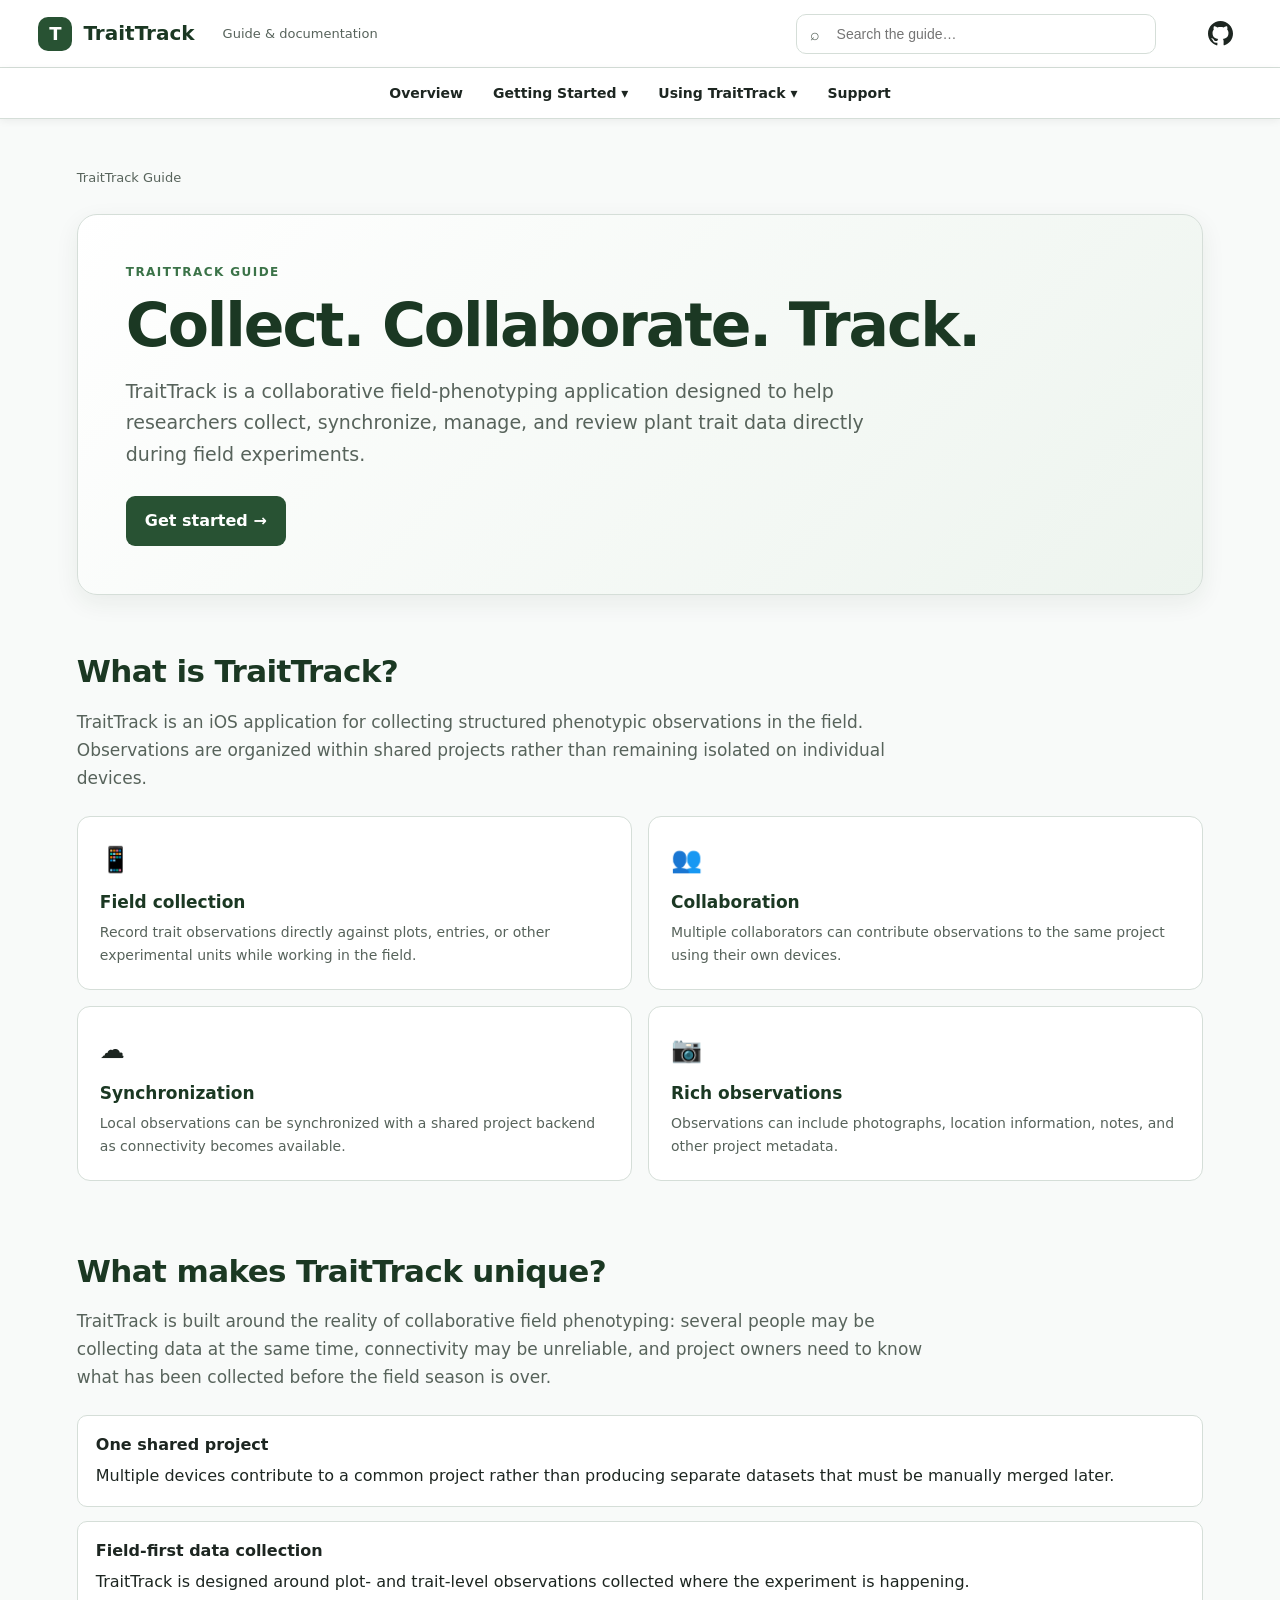
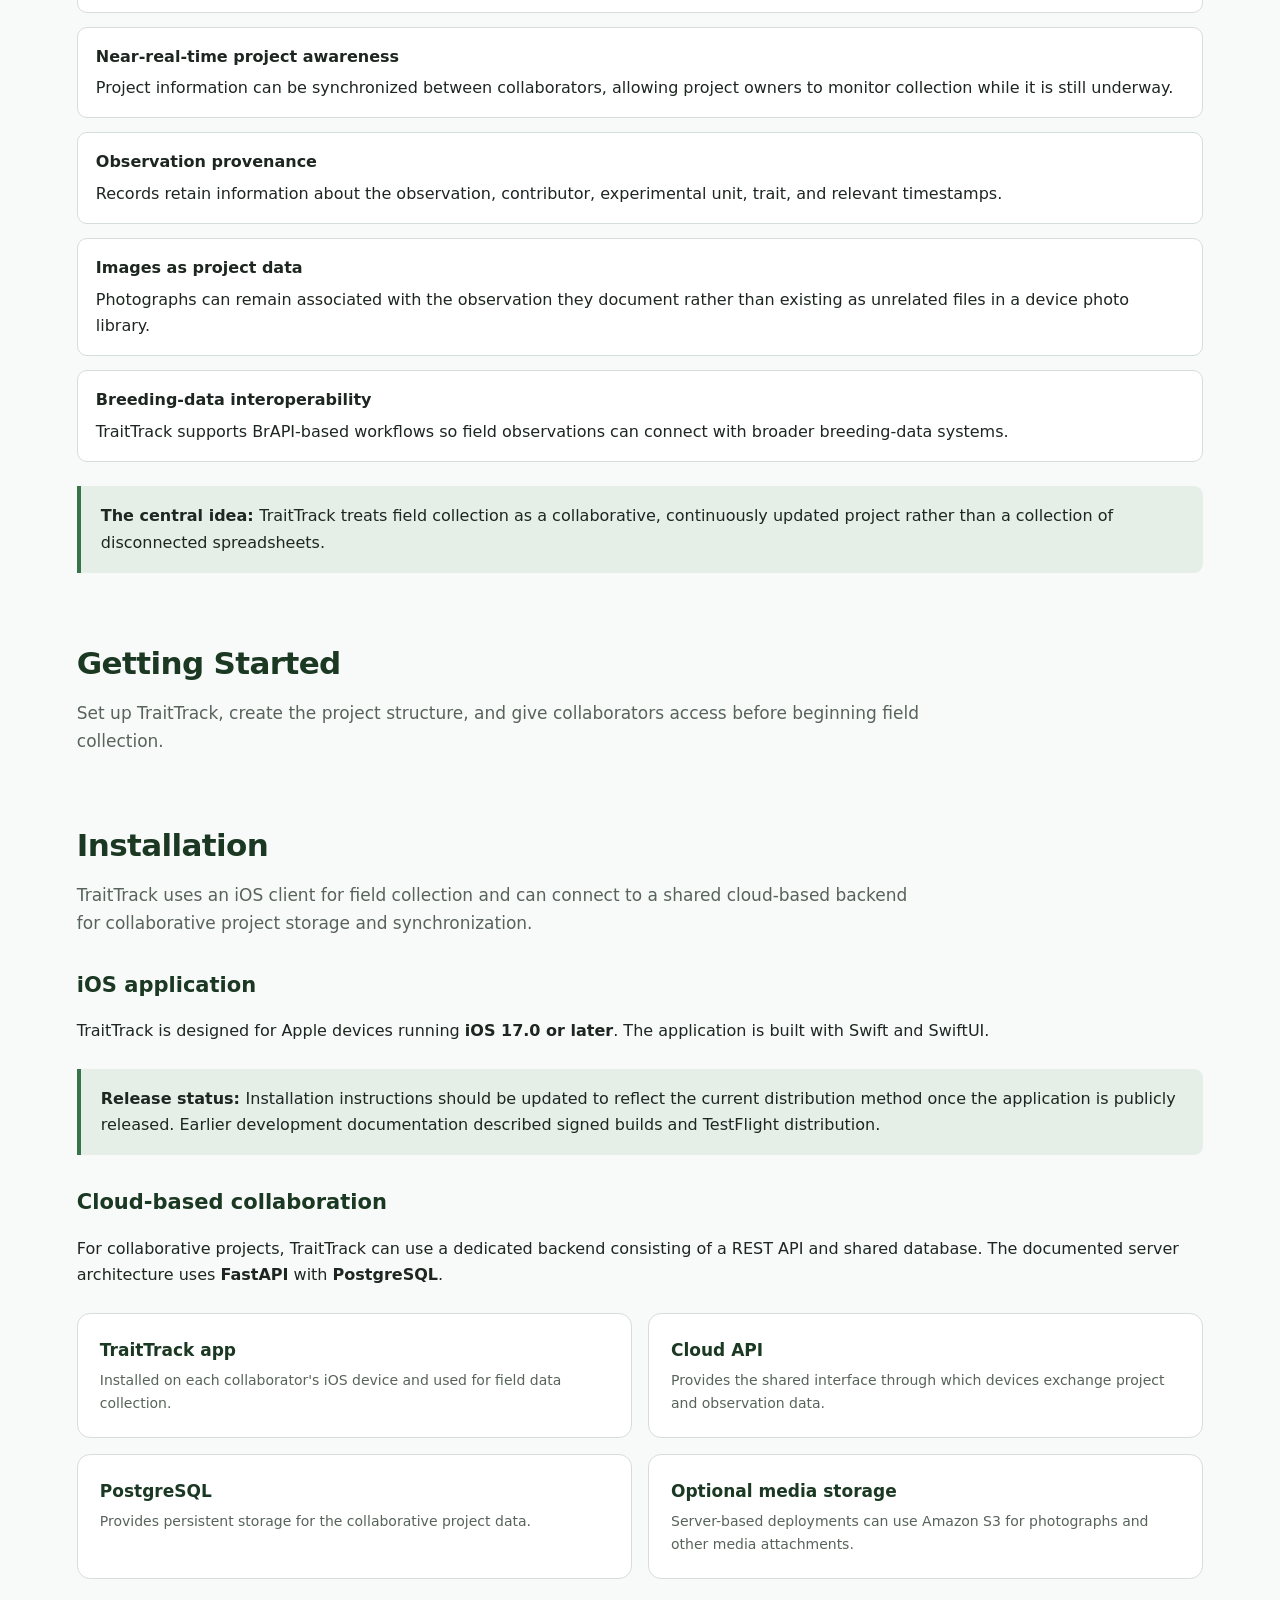
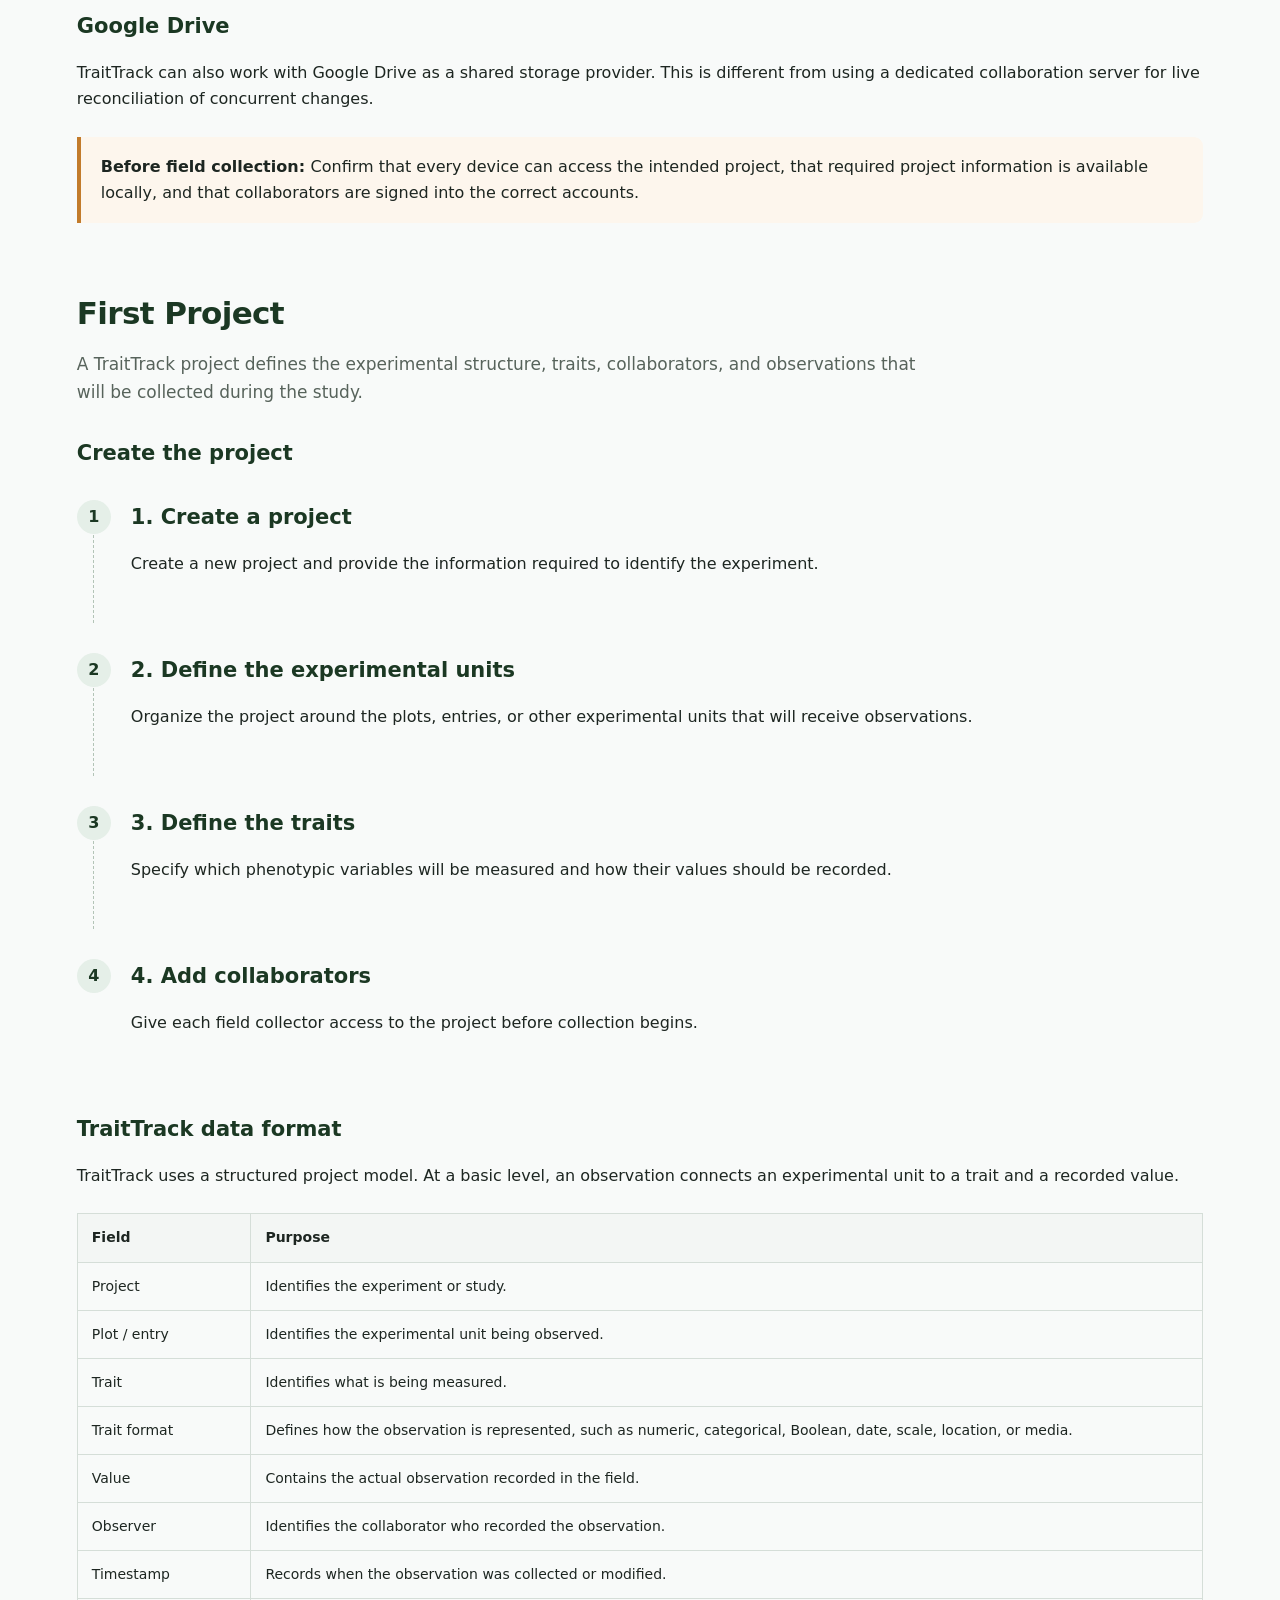
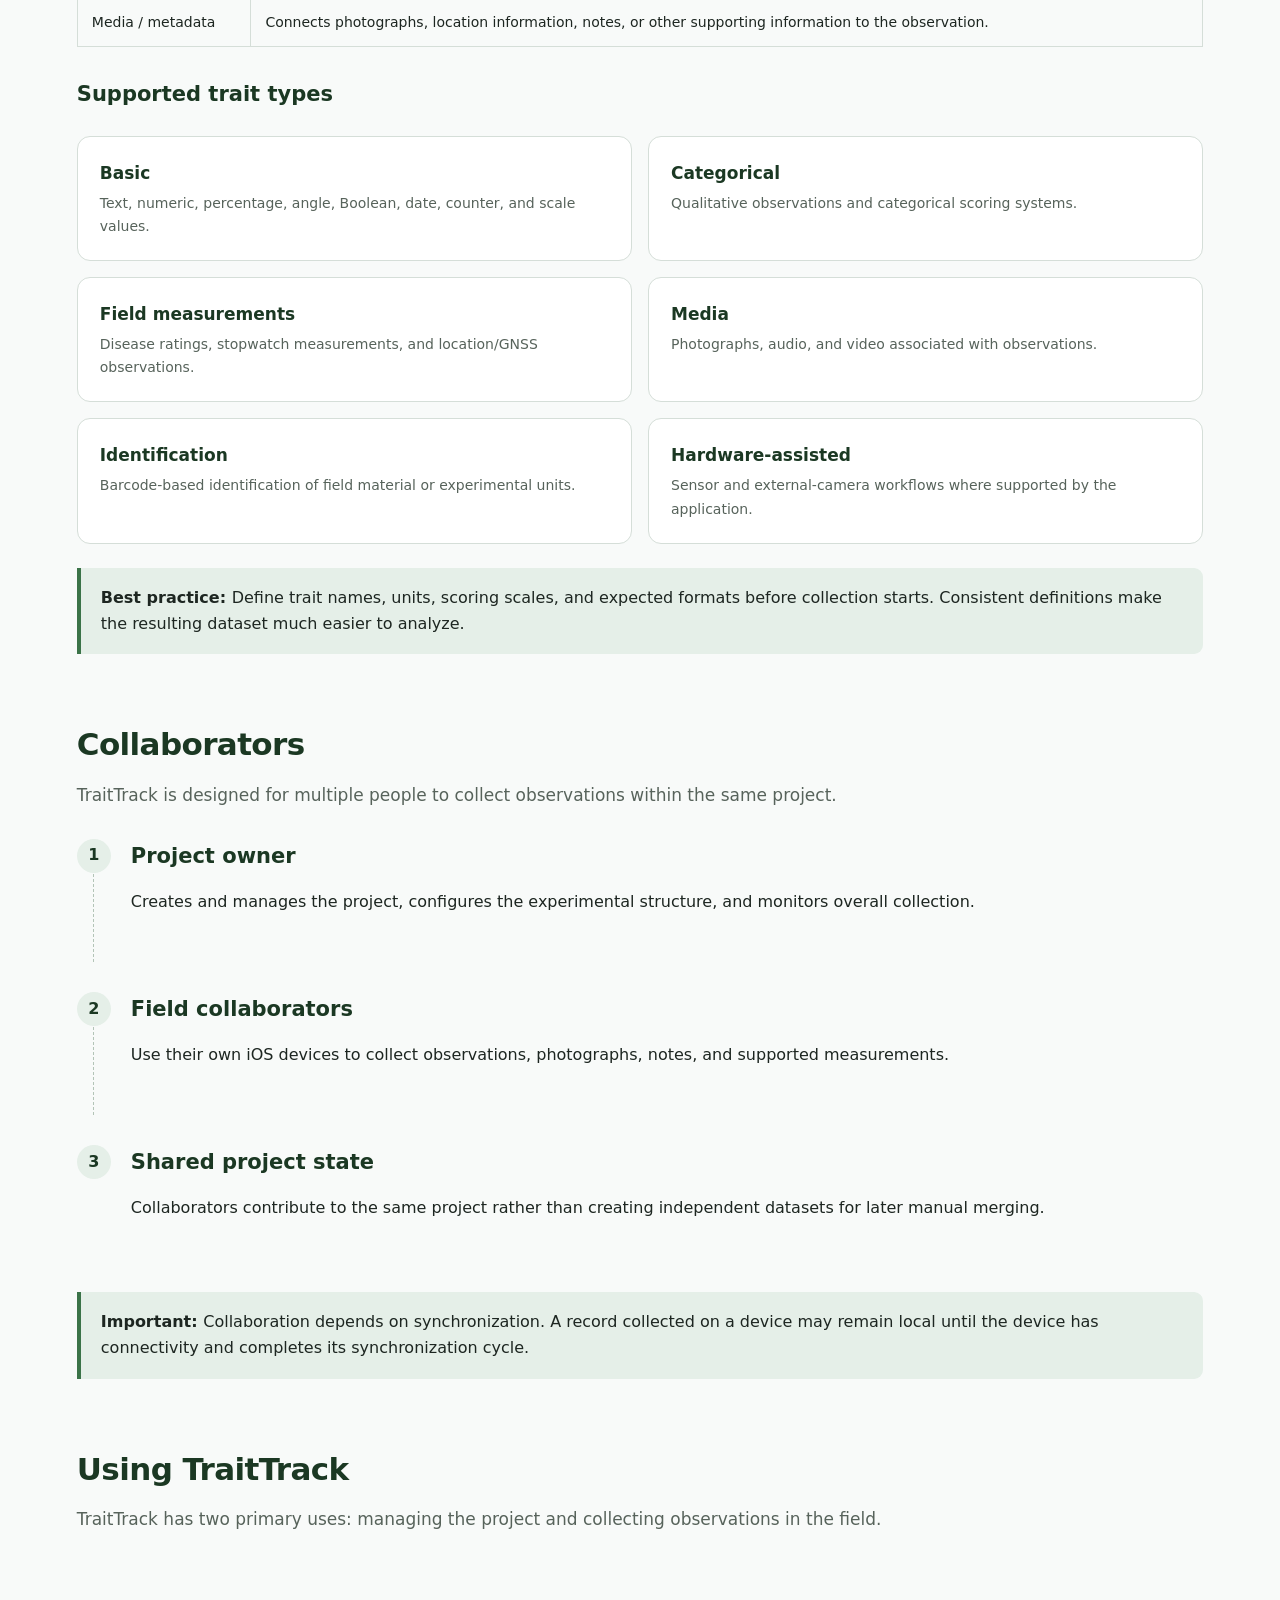
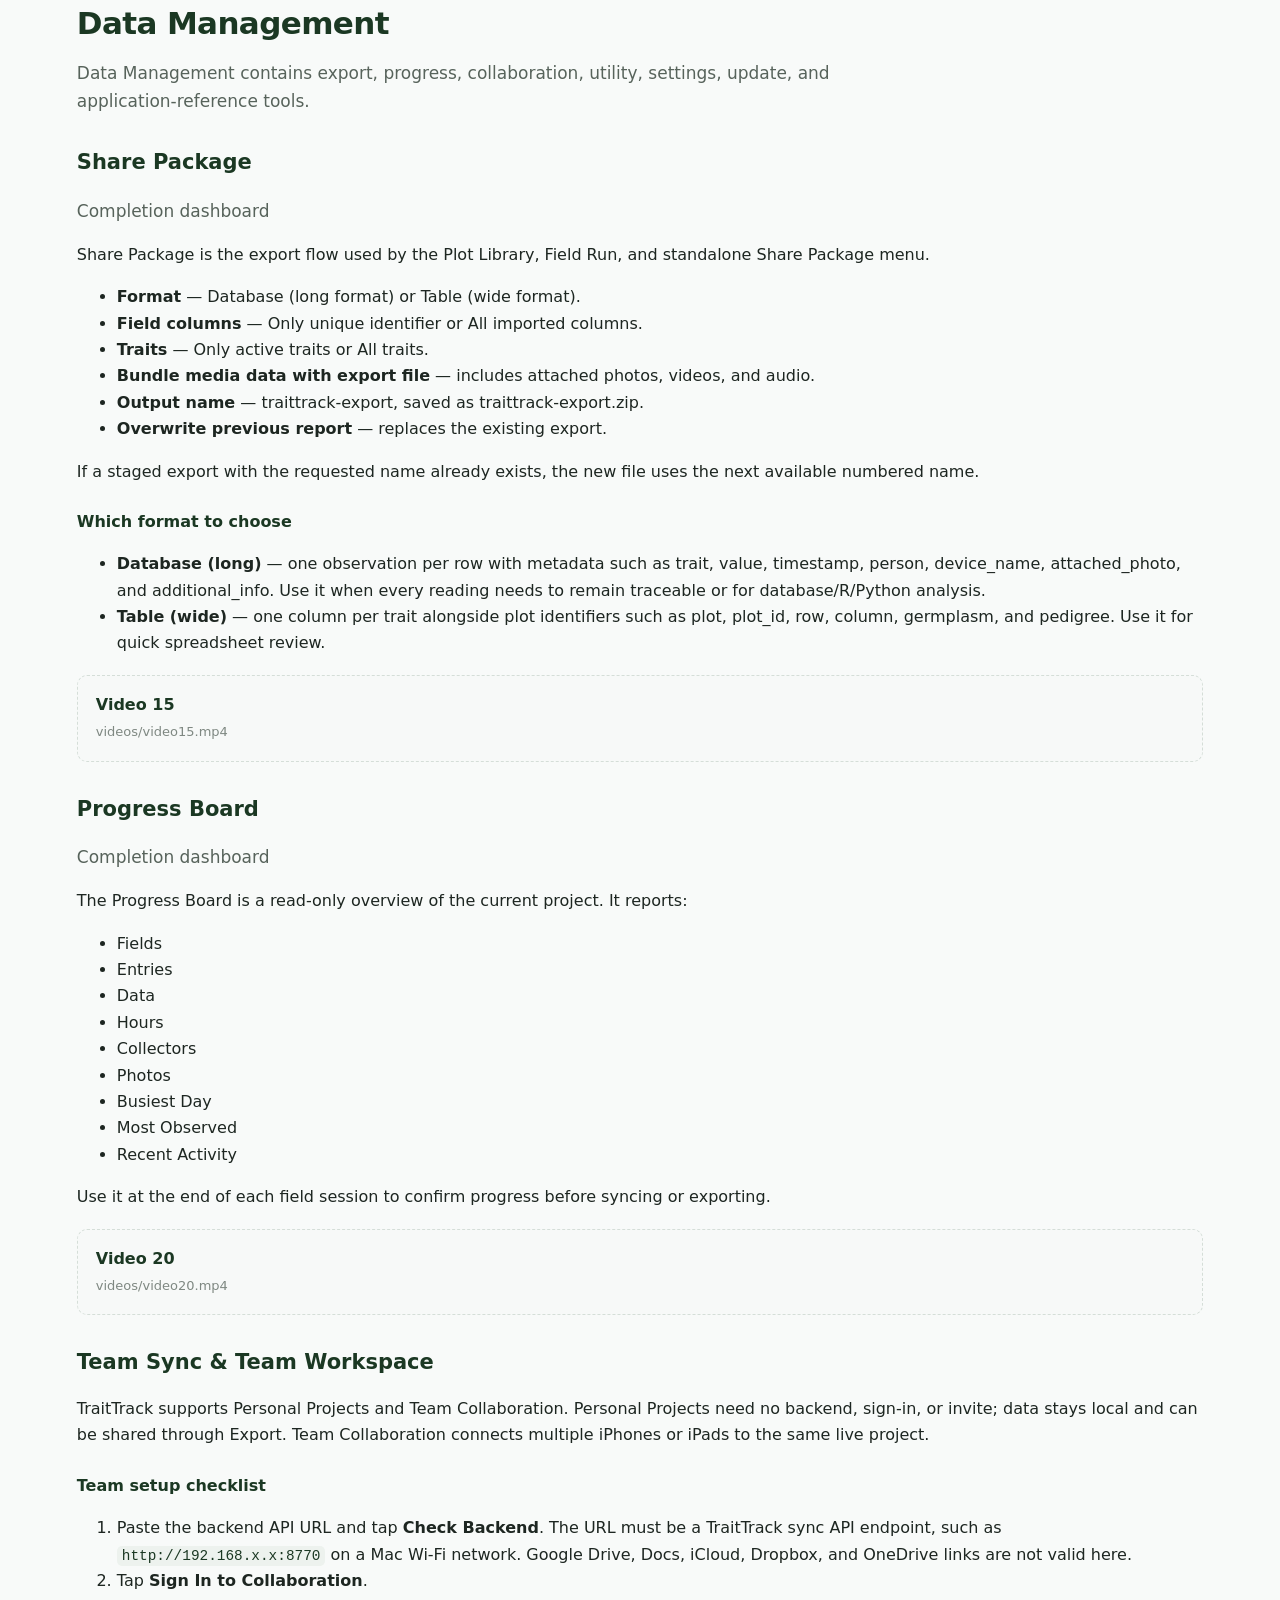
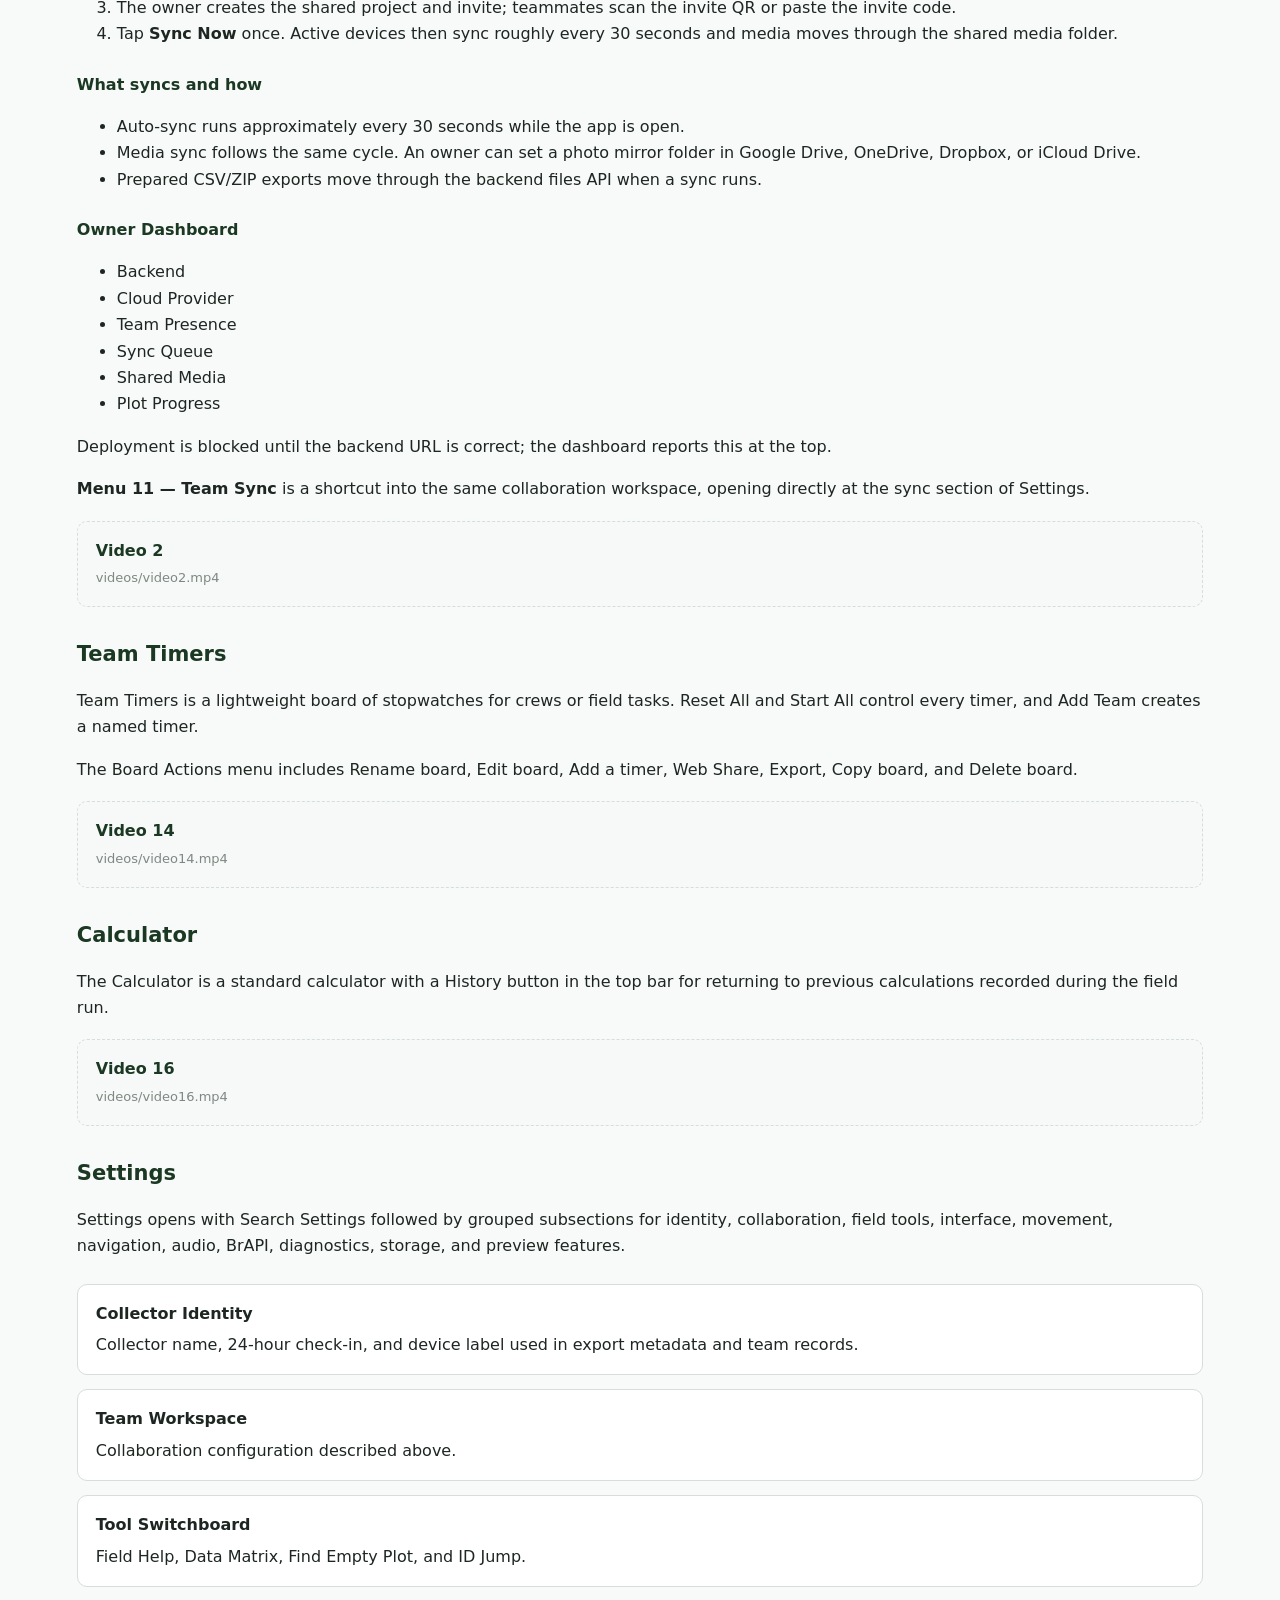
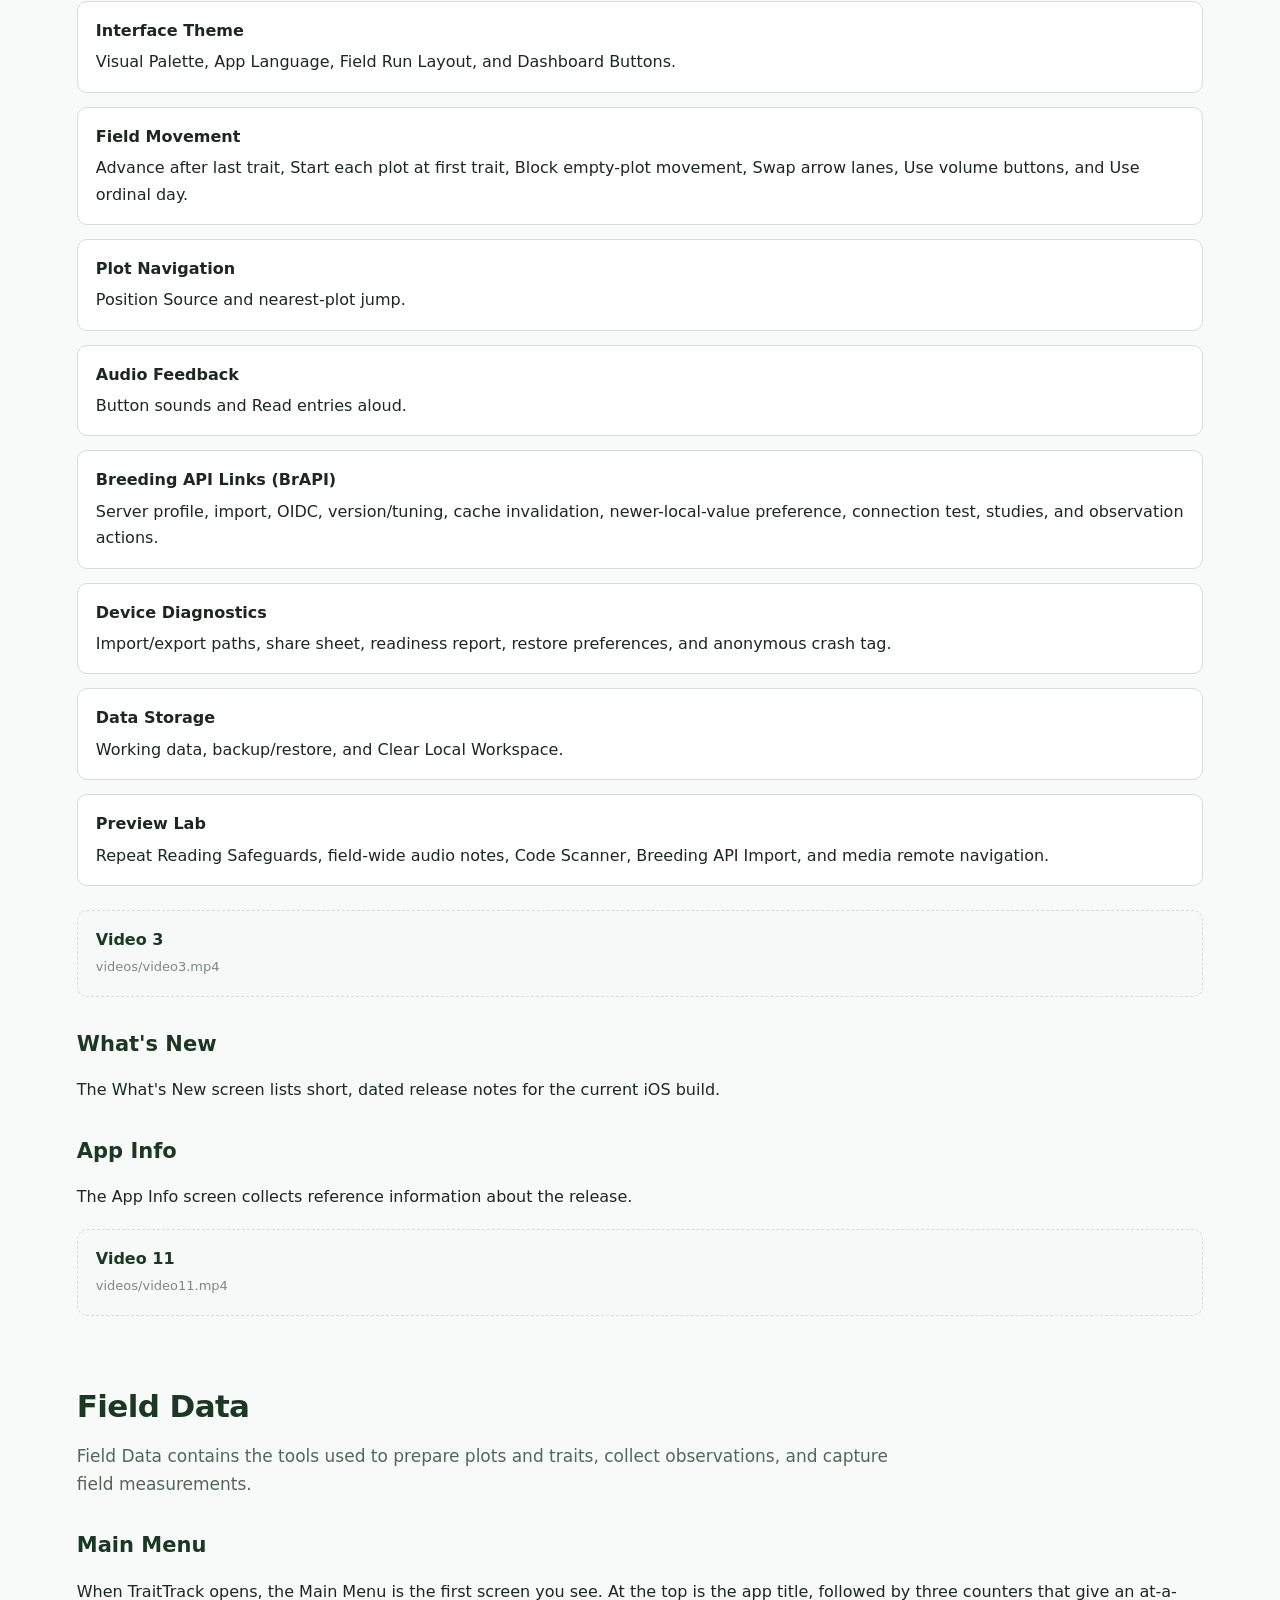
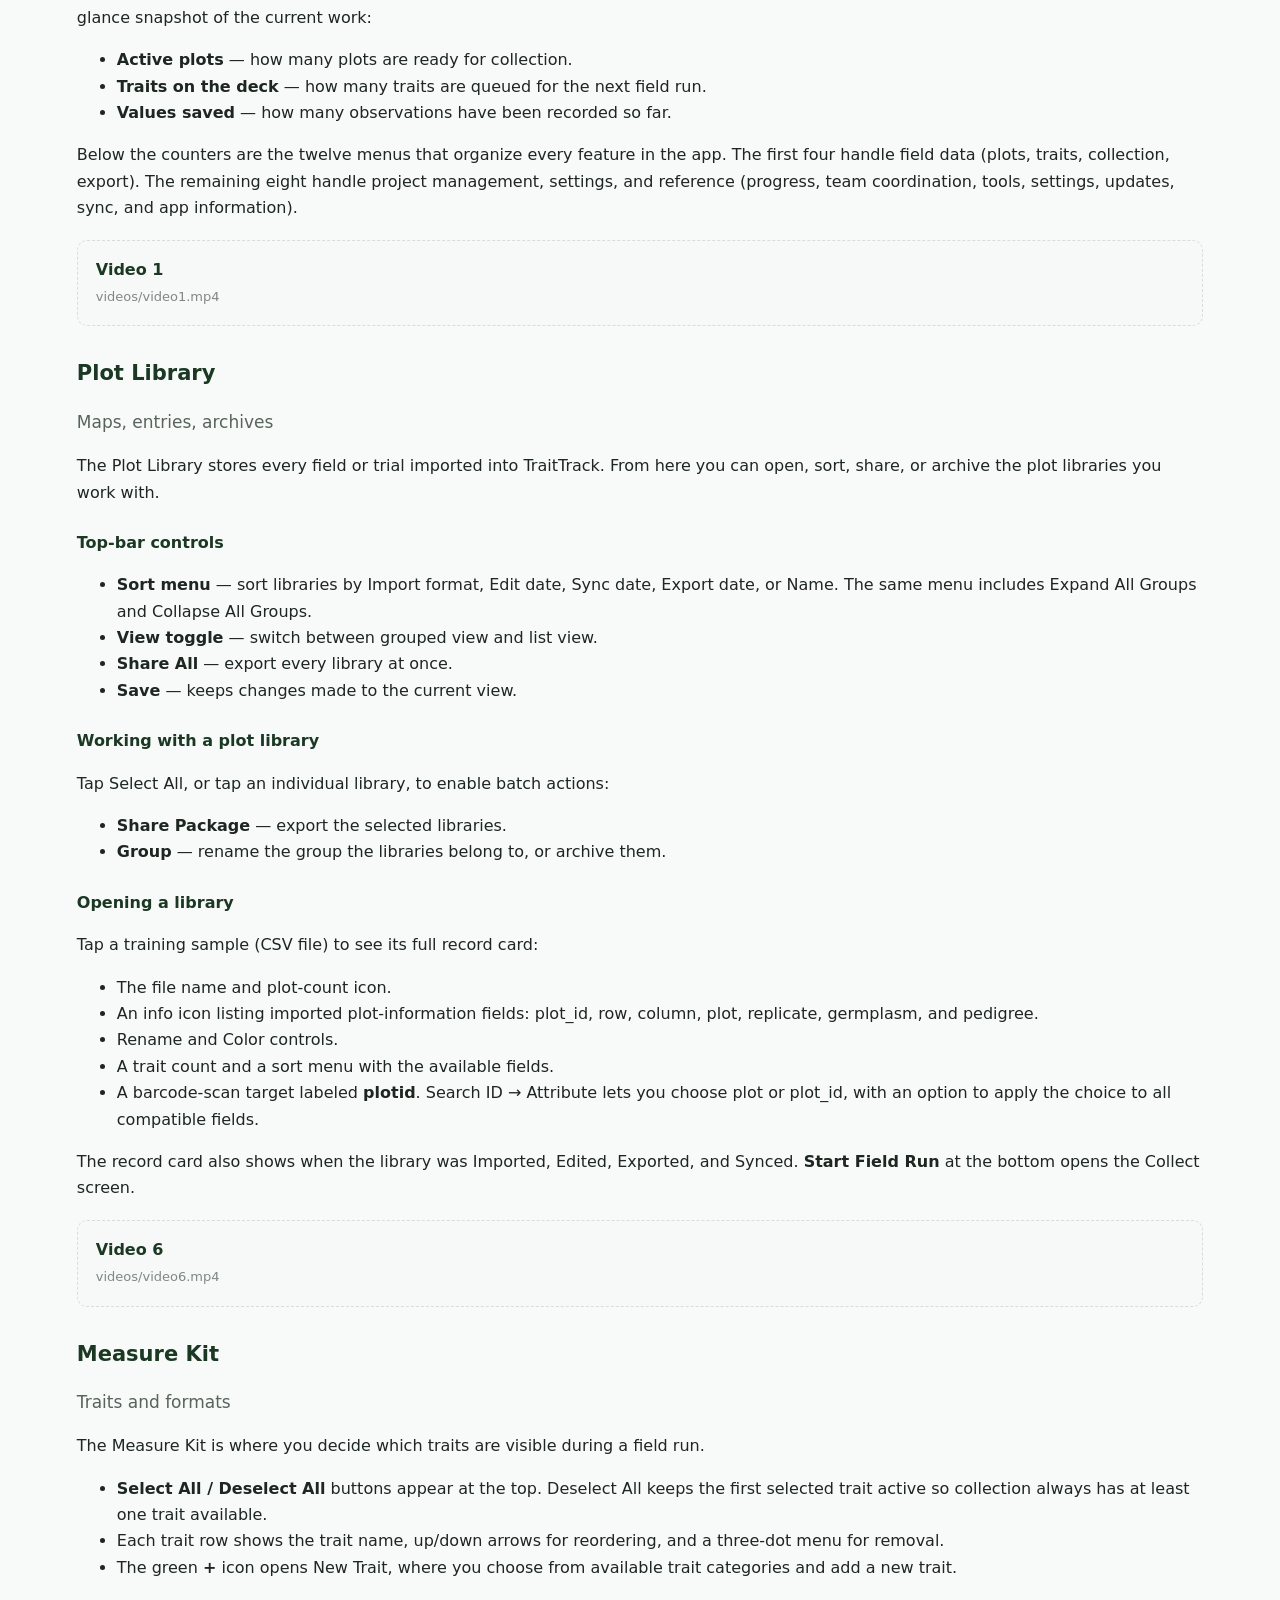
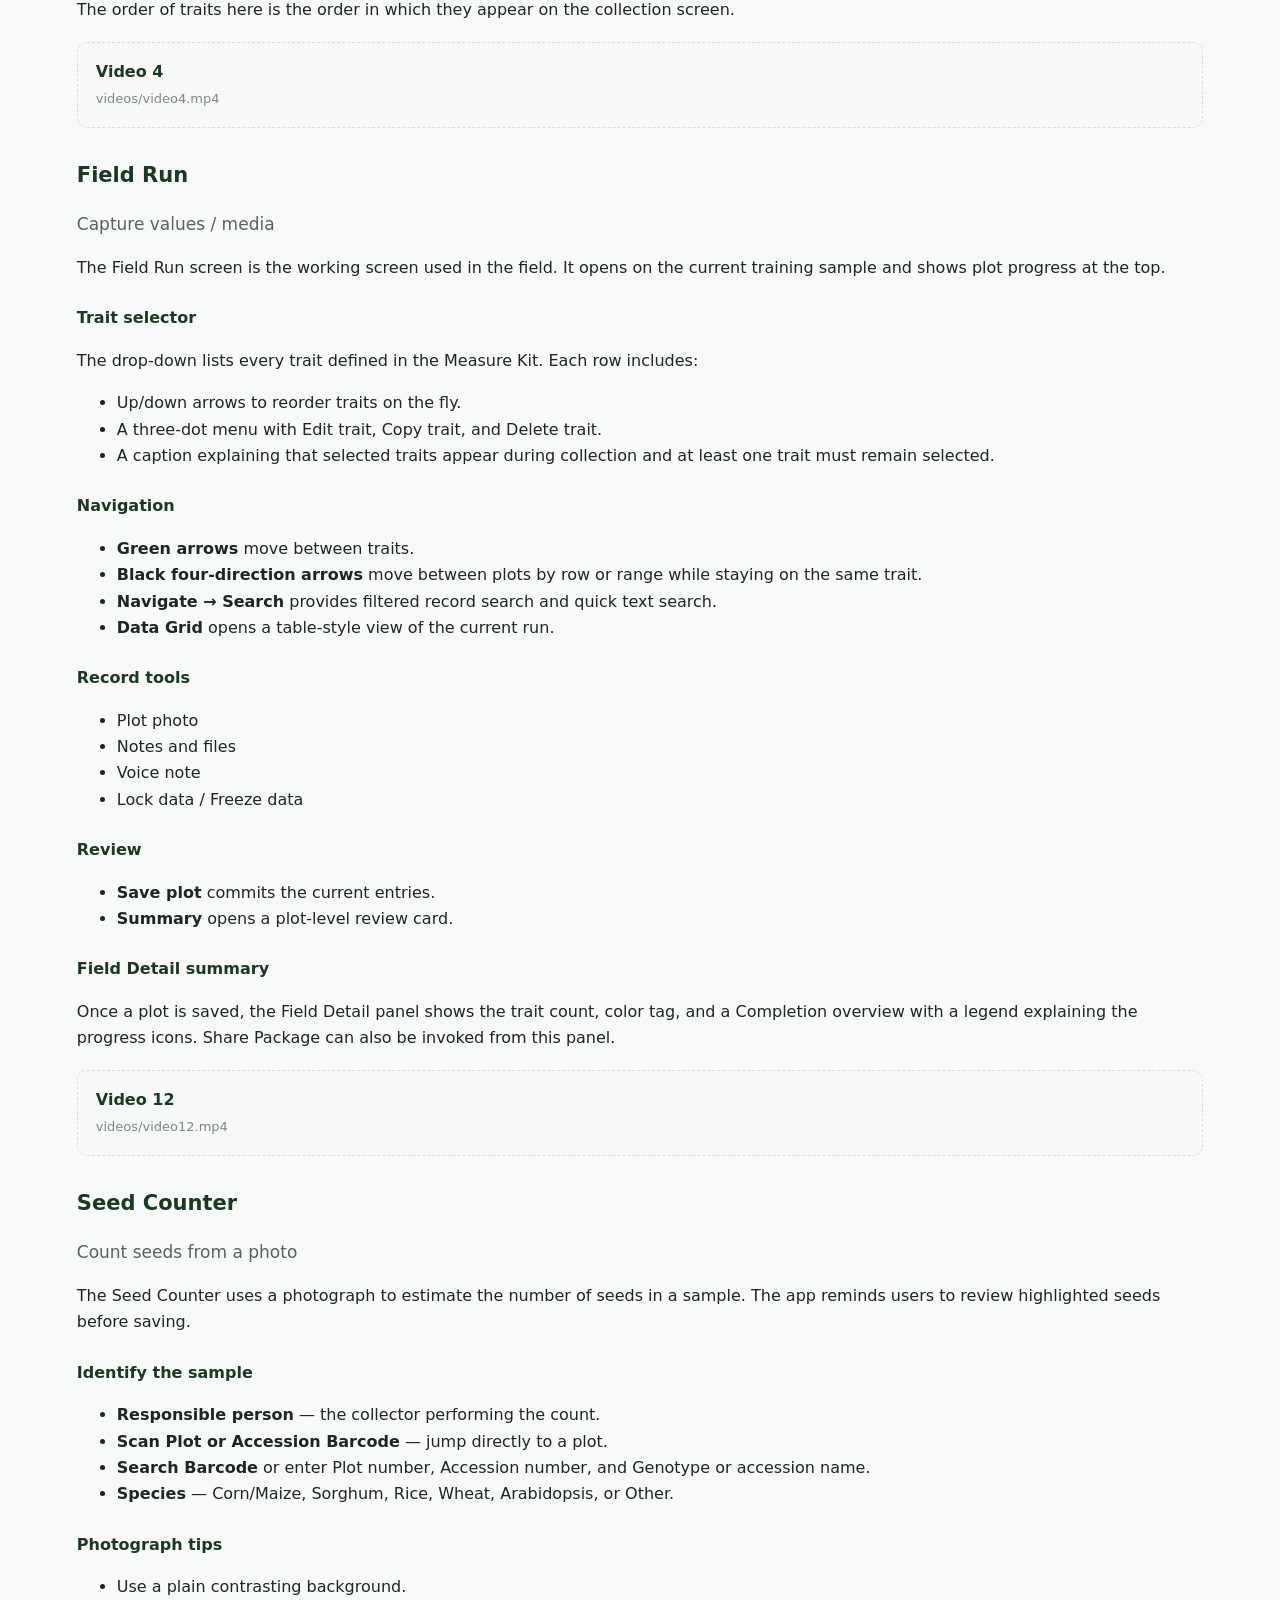
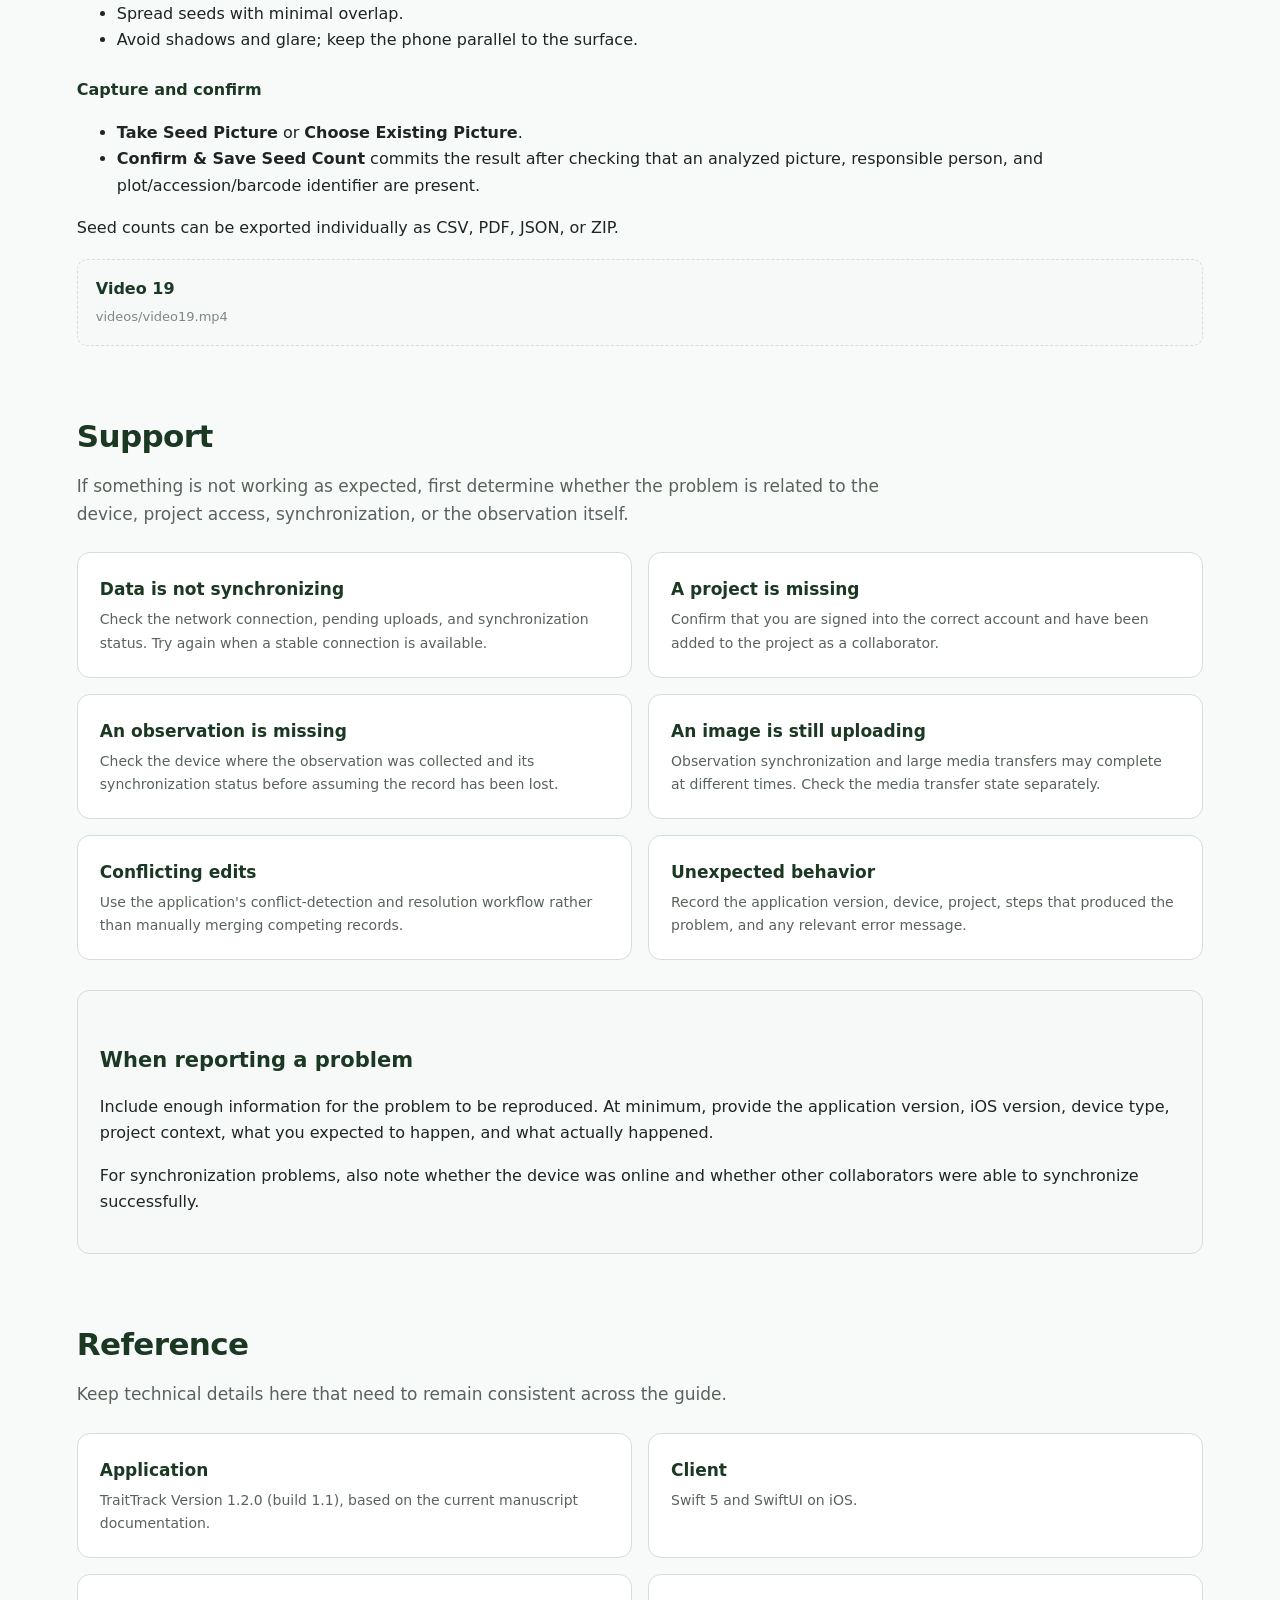
==== docs/index.html @ 4c983003 "Update TraitTrack documentation and styling" ====
<!DOCTYPE html>
<html lang="en">
<head>

<meta charset="UTF-8">
<meta name="viewport" content="width=device-width, initial-scale=1.0">

<title>TraitTrack Guide</title>

<link rel="stylesheet" href="TraitTrack_website_css_v3.css">

<style>

/* =========================================================
   VERSION 2 — NAVIGATION
   ========================================================= */

html {
  scroll-behavior: smooth;
  scroll-padding-top: 120px;
}

.top-nav {
  position: sticky;
  top: 0;
  z-index: 1000;

  display: flex;
  align-items: center;
  justify-content: center;
  flex-wrap: wrap;

  gap: 2px;
  padding: 0 20px;

  background: white;
  border-bottom: 1px solid var(--border);

  box-shadow: 0 2px 8px rgba(0, 0, 0, 0.06);
}

.nav-dropdown {
  position: relative;
}

.nav-dropdown-btn {
  border: none;
  background: transparent;

  padding: 17px 14px;

  font-family: inherit;
  font-size: 14px;
  font-weight: 600;

  color: var(--text);

  cursor: pointer;
  white-space: nowrap;

  transition:
    background 0.15s ease,
    color 0.15s ease;
}

.nav-dropdown-btn:hover,
.nav-dropdown:hover .nav-dropdown-btn {
  background: #f3f6f4;
  color: var(--accent);
}

.dropdown-content {
  display: none;

  position: absolute;
  top: 100%;
  left: 0;

  min-width: 235px;

  background: white;

  border: 1px solid var(--border);
  border-top: none;

  border-radius: 0 0 10px 10px;

  box-shadow: 0 10px 25px rgba(0, 0, 0, 0.12);

  padding: 8px 0;
}

.nav-dropdown:hover .dropdown-content {
  display: block;
}

.dropdown-content a {
  display: block;

  padding: 10px 16px;

  color: var(--text);
  text-decoration: none;

  font-size: 14px;
  line-height: 1.4;

  transition:
    background 0.15s ease,
    color 0.15s ease;
}

.dropdown-content a:hover {
  background: #f3f6f4;
  color: var(--accent);
}


/* =========================================================
   MOBILE NAVIGATION
   ========================================================= */

@media (max-width: 900px) {

  .top-nav {
    justify-content: flex-start;
    overflow-x: auto;
    flex-wrap: nowrap;

    padding: 0 10px;

    scrollbar-width: thin;
  }

  .nav-dropdown-btn {
    padding: 15px 11px;
    font-size: 13px;
  }

  .dropdown-content {
    position: fixed;

    left: 10px;
    right: 10px;

    min-width: auto;

    border: 1px solid var(--border);
    border-radius: 10px;

    margin-top: 0;
  }

}

@media (max-width: 650px) {

  .top-nav {
    display: none;
  }

  .menu-btn {
    display: block !important;
  }

}


/* =========================================================
   CONTENT / NAVIGATION SPACING
   ========================================================= */

main {
  width: 100%;
}

section {
  scroll-margin-top: 120px;
}


/* =========================================================
   VERSION LABEL
   ========================================================= */

.version-label {
  display: inline-block;

  margin-bottom: 12px;

  padding: 5px 10px;

  border: 1px solid var(--border);
  border-radius: 999px;

  font-size: 13px;
  font-weight: 700;

  color: var(--accent);

  background: #f3f6f4;
}


/* =========================================================
   SEARCH HIGHLIGHT
   ========================================================= */

.search-match {
  background: #fff3a8;
  border-radius: 3px;
  padding: 0 2px;
}


/* =========================================================
   SIMPLE TABLE
   ========================================================= */

.data-table {
  width: 100%;
  border-collapse: collapse;
  margin: 24px 0;
  font-size: 14px;
}

.data-table th,
.data-table td {
  padding: 12px 14px;
  border: 1px solid var(--border);
  text-align: left;
  vertical-align: top;
}

.data-table th {
  font-weight: 700;
  background: #f3f6f4;
}


/* =========================================================
   FEATURE LIST
   ========================================================= */

.feature-list {
  display: grid;
  gap: 14px;
  margin: 24px 0;
}

.feature-item {
  padding: 16px 18px;

  border: 1px solid var(--border);
  border-radius: 10px;

  background: white;
}

.feature-item strong {
  display: block;
  margin-bottom: 5px;
}


/* =========================================================
   SUPPORT BOX
   ========================================================= */

.support-box {
  margin-top: 30px;
  padding: 22px;

  border: 1px solid var(--border);
  border-radius: 12px;

  background: #f7f9f8;
}


.video-placeholder {
  margin: 18px 0 28px;
  padding: 16px 18px;
  border: 1px dashed var(--border);
  border-radius: 10px;
  background: #f7f9f8;
  color: var(--text);
}
.video-placeholder span {
  font-size: 13px;
  opacity: 0.75;
}

</style>

</head>


<body>


<!-- =======================================================
     HEADER
     ======================================================= -->

<header class="header">

  <div class="header-inner">

    <a class="logo" href="#top">
      <span class="logo-mark">T</span>TraitTrack
    </a>

    <span class="tagline">
      Guide & documentation
    </span>

    <div class="search">

      <span>⌕</span>

      <input
        id="searchInput"
        type="search"
        placeholder="Search the guide…"
      >

    </div>


    <!-- GitHub -->

    <a
      class="github-link"
      href="https://github.com/schnable-lab/TraitTrack/tree/main"
      target="_blank"
      rel="noopener noreferrer"
      aria-label="TraitTrack GitHub repository"
      title="View TraitTrack on GitHub"
    >

      <svg
        class="github-icon"
        viewBox="0 0 24 24"
        aria-hidden="true"
      >

        <path d="M12 0C5.37 0 0 5.37 0 12c0 5.3 3.438 9.8 8.205 11.385.6.113.82-.258.82-.577
        0-.285-.01-1.04-.015-2.04-3.338.725-4.042-1.61-4.042-1.61-.546-1.387-1.333-1.756-1.333-1.756
        -1.089-.745.084-.73.084-.73 1.205.085 1.84 1.237 1.84 1.237
        1.07 1.835 2.809 1.305 3.495.998.108-.776.418-1.305.762-1.605
        -2.665-.3-5.466-1.332-5.466-5.93 0-1.31.465-2.38 1.235-3.22
        -.124-.303-.535-1.523.117-3.176 0 0 1.008-.322 3.3 1.23
        .957-.266 1.98-.399 3-.405 1.02.006 2.043.139 3 .405
        2.29-1.552 3.295-1.23 3.295-1.23.655 1.653.244 2.873.12 3.176
        .77.84 1.233 1.91 1.233 3.22 0 4.61-2.805 5.625-5.475 5.92
        .43.372.823 1.102.823 2.222 0 1.606-.015 2.896-.015 3.286
        0 .322.216.696.825.576C20.565 21.796 24 17.297 24 12
        24 5.37 18.63 0 12 0z"/>

      </svg>

    </a>

  </div>

</header>



<!-- =======================================================
     TOP NAVIGATION
     ======================================================= -->

<nav class="top-nav" id="topNav">


  <!-- OVERVIEW -->

  <div class="nav-dropdown">

    <button class="nav-dropdown-btn">
      Overview
    </button>

    <div class="dropdown-content">

      <a href="#overview">
        What is TraitTrack?
      </a>

      <a href="#unique">
        What makes TraitTrack unique?
      </a>

    </div>

  </div>



  <!-- GETTING STARTED -->

  <div class="nav-dropdown">

    <button class="nav-dropdown-btn">
      Getting Started ▾
    </button>

    <div class="dropdown-content">

      <a href="#installation">
        Installation
      </a>

      <a href="#first-project">
        First Project
      </a>

      <a href="#collaborators">
        Collaborators
      </a>

    </div>

  </div>



  <!-- USING TRAITTRACK -->

  <div class="nav-dropdown">

    <button class="nav-dropdown-btn">
      Using TraitTrack ▾
    </button>

    <div class="dropdown-content">

      <a href="#field-data">
        Field Data
      </a>

      <a href="#data-management">
        Data Management
      </a>

    </div>

  </div>



  <!-- SUPPORT -->

  <div class="nav-dropdown">

    <button class="nav-dropdown-btn">
      Support
    </button>

    <div class="dropdown-content">

      <a href="#support">
        Troubleshooting
      </a>

      <a href="#reference">
        Reference
      </a>

    </div>

  </div>


</nav>



<!-- =======================================================
     MAIN CONTENT
     ======================================================= -->

<main id="top">


  <div class="breadcrumb">
    TraitTrack Guide
  </div>



  <!-- =====================================================
       VERSION 2 HERO
       ===================================================== -->

  <section class="hero" id="overview">

    <div class="eyebrow">
      TraitTrack Guide
    </div>

    <h1>
      Collect. Collaborate. Track.
    </h1>

    <p>
      TraitTrack is a collaborative field-phenotyping
      application designed to help researchers collect,
      synchronize, manage, and review plant trait data directly
      during field experiments.
    </p>

    <a class="button" href="#installation">
      Get started →
    </a>

  </section>



  <!-- =====================================================
       OVERVIEW — WHAT IS TRAITTRACK?
       ===================================================== -->

  <section>

    <h2>
      What is TraitTrack?
    </h2>

    <p class="lead">
      TraitTrack is an iOS application for collecting
      structured phenotypic observations in the field.
      Observations are organized within shared projects rather
      than remaining isolated on individual devices.
    </p>

    <div class="grid">

      <div class="card">

        <div class="card-icon">
          📱
        </div>

        <h3>
          Field collection
        </h3>

        <p>
          Record trait observations directly against plots,
          entries, or other experimental units while working
          in the field.
        </p>

      </div>


      <div class="card">

        <div class="card-icon">
          👥
        </div>

        <h3>
          Collaboration
        </h3>

        <p>
          Multiple collaborators can contribute observations
          to the same project using their own devices.
        </p>

      </div>


      <div class="card">

        <div class="card-icon">
          ☁️
        </div>

        <h3>
          Synchronization
        </h3>

        <p>
          Local observations can be synchronized with a shared
          project backend as connectivity becomes available.
        </p>

      </div>


      <div class="card">

        <div class="card-icon">
          📷
        </div>

        <h3>
          Rich observations
        </h3>

        <p>
          Observations can include photographs, location
          information, notes, and other project metadata.
        </p>

      </div>

    </div>

  </section>



  <!-- =====================================================
       WHAT MAKES TRAITTRACK UNIQUE?
       ===================================================== -->

  <section id="unique">

    <h2>
      What makes TraitTrack unique?
    </h2>

    <p class="lead">
      TraitTrack is built around the reality of collaborative
      field phenotyping: several people may be collecting data
      at the same time, connectivity may be unreliable, and
      project owners need to know what has been collected before
      the field season is over.
    </p>


    <div class="feature-list">

      <div class="feature-item">

        <strong>
          One shared project
        </strong>

        Multiple devices contribute to a common project rather
        than producing separate datasets that must be manually
        merged later.

      </div>


      <div class="feature-item">

        <strong>
          Field-first data collection
        </strong>

        TraitTrack is designed around plot- and trait-level
        observations collected where the experiment is happening.

      </div>


      <div class="feature-item">

        <strong>
          Near-real-time project awareness
        </strong>

        Project information can be synchronized between
        collaborators, allowing project owners to monitor
        collection while it is still underway.

      </div>


      <div class="feature-item">

        <strong>
          Observation provenance
        </strong>

        Records retain information about the observation,
        contributor, experimental unit, trait, and relevant
        timestamps.

      </div>


      <div class="feature-item">

        <strong>
          Images as project data
        </strong>

        Photographs can remain associated with the observation
        they document rather than existing as unrelated files
        in a device photo library.

      </div>


      <div class="feature-item">

        <strong>
          Breeding-data interoperability
        </strong>

        TraitTrack supports BrAPI-based workflows so field
        observations can connect with broader breeding-data
        systems.

      </div>

    </div>


    <div class="callout">

      <strong>
        The central idea:
      </strong>

      TraitTrack treats field collection as a collaborative,
      continuously updated project rather than a collection of
      disconnected spreadsheets.

    </div>

  </section>



  <!-- =====================================================
       GETTING STARTED
       ===================================================== -->

  <section>

    <h2>
      Getting Started
    </h2>

    <p class="lead">
      Set up TraitTrack, create the project structure, and give
      collaborators access before beginning field collection.
    </p>

  </section>



  <!-- =====================================================
       INSTALLATION
       ===================================================== -->

  <section id="installation">

    <h2>
      Installation
    </h2>

    <p class="lead">
      TraitTrack uses an iOS client for field collection and can
      connect to a shared cloud-based backend for collaborative
      project storage and synchronization.
    </p>


    <h3>
      iOS application
    </h3>

    <p>
      TraitTrack is designed for Apple devices running
      <strong>iOS 17.0 or later</strong>. The application is
      built with Swift and SwiftUI.
    </p>


    <div class="callout">

      <strong>
        Release status:
      </strong>

      Installation instructions should be updated to reflect
      the current distribution method once the application is
      publicly released. Earlier development documentation
      described signed builds and TestFlight distribution.

    </div>


    <h3>
      Cloud-based collaboration
    </h3>

    <p>
      For collaborative projects, TraitTrack can use a dedicated
      backend consisting of a REST API and shared database.
      The documented server architecture uses
      <strong>FastAPI</strong> with <strong>PostgreSQL</strong>.
    </p>


    <div class="grid">

      <div class="card">

        <h3>
          TraitTrack app
        </h3>

        <p>
          Installed on each collaborator's iOS device and used
          for field data collection.
        </p>

      </div>


      <div class="card">

        <h3>
          Cloud API
        </h3>

        <p>
          Provides the shared interface through which devices
          exchange project and observation data.
        </p>

      </div>


      <div class="card">

        <h3>
          PostgreSQL
        </h3>

        <p>
          Provides persistent storage for the collaborative
          project data.
        </p>

      </div>


      <div class="card">

        <h3>
          Optional media storage
        </h3>

        <p>
          Server-based deployments can use Amazon S3 for
          photographs and other media attachments.
        </p>

      </div>

    </div>


    <h3>
      Google Drive
    </h3>

    <p>
      TraitTrack can also work with Google Drive as a shared
      storage provider. This is different from using a dedicated
      collaboration server for live reconciliation of
      concurrent changes.
    </p>


    <div class="callout warning">

      <strong>
        Before field collection:
      </strong>

      Confirm that every device can access the intended project,
      that required project information is available locally,
      and that collaborators are signed into the correct accounts.

    </div>

  </section>



  <!-- =====================================================
       FIRST PROJECT
       ===================================================== -->

  <section id="first-project">

    <h2>
      First Project
    </h2>

    <p class="lead">
      A TraitTrack project defines the experimental structure,
      traits, collaborators, and observations that will be
      collected during the study.
    </p>


    <h3>
      Create the project
    </h3>

    <div class="steps">

      <div class="step">

        <h3>
          1. Create a project
        </h3>

        <p>
          Create a new project and provide the information
          required to identify the experiment.
        </p>

      </div>


      <div class="step">

        <h3>
          2. Define the experimental units
        </h3>

        <p>
          Organize the project around the plots, entries, or
          other experimental units that will receive observations.
        </p>

      </div>


      <div class="step">

        <h3>
          3. Define the traits
        </h3>

        <p>
          Specify which phenotypic variables will be measured
          and how their values should be recorded.
        </p>

      </div>


      <div class="step">

        <h3>
          4. Add collaborators
        </h3>

        <p>
          Give each field collector access to the project before
          collection begins.
        </p>

      </div>

    </div>



    <h3>
      TraitTrack data format
    </h3>

    <p>
      TraitTrack uses a structured project model. At a basic
      level, an observation connects an experimental unit to a
      trait and a recorded value.
    </p>


    <table class="data-table">

      <thead>

        <tr>
          <th>Field</th>
          <th>Purpose</th>
        </tr>

      </thead>

      <tbody>

        <tr>

          <td>
            Project
          </td>

          <td>
            Identifies the experiment or study.
          </td>

        </tr>


        <tr>

          <td>
            Plot / entry
          </td>

          <td>
            Identifies the experimental unit being observed.
          </td>

        </tr>


        <tr>

          <td>
            Trait
          </td>

          <td>
            Identifies what is being measured.
          </td>

        </tr>


        <tr>

          <td>
            Trait format
          </td>

          <td>
            Defines how the observation is represented, such as
            numeric, categorical, Boolean, date, scale, location,
            or media.
          </td>

        </tr>


        <tr>

          <td>
            Value
          </td>

          <td>
            Contains the actual observation recorded in the field.
          </td>

        </tr>


        <tr>

          <td>
            Observer
          </td>

          <td>
            Identifies the collaborator who recorded the observation.
          </td>

        </tr>


        <tr>

          <td>
            Timestamp
          </td>

          <td>
            Records when the observation was collected or modified.
          </td>

        </tr>


        <tr>

          <td>
            Media / metadata
          </td>

          <td>
            Connects photographs, location information, notes,
            or other supporting information to the observation.
          </td>

        </tr>

      </tbody>

    </table>


    <h3>
      Supported trait types
    </h3>

    <div class="grid">

      <div class="card">

        <h3>
          Basic
        </h3>

        <p>
          Text, numeric, percentage, angle, Boolean, date,
          counter, and scale values.
        </p>

      </div>


      <div class="card">

        <h3>
          Categorical
        </h3>

        <p>
          Qualitative observations and categorical scoring systems.
        </p>

      </div>


      <div class="card">

        <h3>
          Field measurements
        </h3>

        <p>
          Disease ratings, stopwatch measurements, and
          location/GNSS observations.
        </p>

      </div>


      <div class="card">

        <h3>
          Media
        </h3>

        <p>
          Photographs, audio, and video associated with observations.
        </p>

      </div>


      <div class="card">

        <h3>
          Identification
        </h3>

        <p>
          Barcode-based identification of field material or
          experimental units.
        </p>

      </div>


      <div class="card">

        <h3>
          Hardware-assisted
        </h3>

        <p>
          Sensor and external-camera workflows where supported
          by the application.
        </p>

      </div>

    </div>


    <div class="callout">

      <strong>
        Best practice:
      </strong>

      Define trait names, units, scoring scales, and expected
      formats before collection starts. Consistent definitions
      make the resulting dataset much easier to analyze.

    </div>

  </section>



  <!-- =====================================================
       COLLABORATORS
       ===================================================== -->

  <section id="collaborators">

    <h2>
      Collaborators
    </h2>

    <p class="lead">
      TraitTrack is designed for multiple people to collect
      observations within the same project.
    </p>


    <div class="steps">

      <div class="step">

        <h3>
          Project owner
        </h3>

        <p>
          Creates and manages the project, configures the
          experimental structure, and monitors overall collection.
        </p>

      </div>


      <div class="step">

        <h3>
          Field collaborators
        </h3>

        <p>
          Use their own iOS devices to collect observations,
          photographs, notes, and supported measurements.
        </p>

      </div>


      <div class="step">

        <h3>
          Shared project state
        </h3>

        <p>
          Collaborators contribute to the same project rather
          than creating independent datasets for later manual
          merging.
        </p>

      </div>

    </div>


    <div class="callout">

      <strong>
        Important:
      </strong>

      Collaboration depends on synchronization. A record
      collected on a device may remain local until the device
      has connectivity and completes its synchronization cycle.

    </div>

  </section>



  <!-- =====================================================
       USING TRAITTRACK
       ===================================================== -->

  <section>

    <h2>
      Using TraitTrack
    </h2>

    <p class="lead">
      TraitTrack has two primary uses: managing the project and
      collecting observations in the field.
    </p>

  </section>




  <section id="data-management">
    <h2>Data Management</h2>
    <p class="lead">
      Data Management contains export, progress, collaboration, utility, settings, update,
      and application-reference tools.
    </p>

    <h3 id="share-package">Share Package</h3>
    <p class="lead">Completion dashboard</p>
    <p>
      Share Package is the export flow used by the Plot Library, Field Run, and standalone
      Share Package menu.
    </p>
    <ul>
      <li><strong>Format</strong> — Database (long format) or Table (wide format).</li>
      <li><strong>Field columns</strong> — Only unique identifier or All imported columns.</li>
      <li><strong>Traits</strong> — Only active traits or All traits.</li>
      <li><strong>Bundle media data with export file</strong> — includes attached photos, videos, and audio.</li>
      <li><strong>Output name</strong> — traittrack-export, saved as traittrack-export.zip.</li>
      <li><strong>Overwrite previous report</strong> — replaces the existing export.</li>
    </ul>
    <p>
      If a staged export with the requested name already exists, the new file uses the next
      available numbered name.
    </p>
    <h4>Which format to choose</h4>
    <ul>
      <li><strong>Database (long)</strong> — one observation per row with metadata such as trait,
        value, timestamp, person, device_name, attached_photo, and additional_info. Use it when
        every reading needs to remain traceable or for database/R/Python analysis.</li>
      <li><strong>Table (wide)</strong> — one column per trait alongside plot identifiers such as
        plot, plot_id, row, column, germplasm, and pedigree. Use it for quick spreadsheet review.</li>
    </ul>
    <div class="video-placeholder"><strong>Video 15</strong><br><span>videos/video15.mp4</span></div>

    <h3 id="progress-board">Progress Board</h3>
    <p class="lead">Completion dashboard</p>
    <p>The Progress Board is a read-only overview of the current project. It reports:</p>
    <ul>
      <li>Fields</li><li>Entries</li><li>Data</li><li>Hours</li><li>Collectors</li>
      <li>Photos</li><li>Busiest Day</li><li>Most Observed</li><li>Recent Activity</li>
    </ul>
    <p>Use it at the end of each field session to confirm progress before syncing or exporting.</p>
    <div class="video-placeholder"><strong>Video 20</strong><br><span>videos/video20.mp4</span></div>

    <h3 id="team-sync">Team Sync &amp; Team Workspace</h3>
    <p>
      TraitTrack supports Personal Projects and Team Collaboration. Personal Projects need no
      backend, sign-in, or invite; data stays local and can be shared through Export. Team
      Collaboration connects multiple iPhones or iPads to the same live project.
    </p>
    <h4>Team setup checklist</h4>
    <ol>
      <li>Paste the backend API URL and tap <strong>Check Backend</strong>. The URL must be a
        TraitTrack sync API endpoint, such as <code>http://192.168.x.x:8770</code> on a Mac Wi-Fi
        network. Google Drive, Docs, iCloud, Dropbox, and OneDrive links are not valid here.</li>
      <li>Tap <strong>Sign In to Collaboration</strong>.</li>
      <li>The owner creates the shared project and invite; teammates scan the invite QR or paste the invite code.</li>
      <li>Tap <strong>Sync Now</strong> once. Active devices then sync roughly every 30 seconds and
        media moves through the shared media folder.</li>
    </ol>
    <h4>What syncs and how</h4>
    <ul>
      <li>Auto-sync runs approximately every 30 seconds while the app is open.</li>
      <li>Media sync follows the same cycle. An owner can set a photo mirror folder in Google Drive,
        OneDrive, Dropbox, or iCloud Drive.</li>
      <li>Prepared CSV/ZIP exports move through the backend files API when a sync runs.</li>
    </ul>
    <h4>Owner Dashboard</h4>
    <ul>
      <li>Backend</li><li>Cloud Provider</li><li>Team Presence</li><li>Sync Queue</li>
      <li>Shared Media</li><li>Plot Progress</li>
    </ul>
    <p>Deployment is blocked until the backend URL is correct; the dashboard reports this at the top.</p>
    <p><strong>Menu 11 — Team Sync</strong> is a shortcut into the same collaboration workspace,
      opening directly at the sync section of Settings.</p>
    <div class="video-placeholder"><strong>Video 2</strong><br><span>videos/video2.mp4</span></div>

    <h3 id="team-timers">Team Timers</h3>
    <p>
      Team Timers is a lightweight board of stopwatches for crews or field tasks. Reset All and
      Start All control every timer, and Add Team creates a named timer.
    </p>
    <p>The Board Actions menu includes Rename board, Edit board, Add a timer, Web Share, Export,
      Copy board, and Delete board.</p>
    <div class="video-placeholder"><strong>Video 14</strong><br><span>videos/video14.mp4</span></div>

    <h3 id="calculator">Calculator</h3>
    <p>
      The Calculator is a standard calculator with a History button in the top bar for returning
      to previous calculations recorded during the field run.
    </p>
    <div class="video-placeholder"><strong>Video 16</strong><br><span>videos/video16.mp4</span></div>

    <h3 id="settings">Settings</h3>
    <p>
      Settings opens with Search Settings followed by grouped subsections for identity,
      collaboration, field tools, interface, movement, navigation, audio, BrAPI, diagnostics,
      storage, and preview features.
    </p>
    <div class="feature-list">
      <div class="feature-item"><strong>Collector Identity</strong> Collector name, 24-hour check-in,
        and device label used in export metadata and team records.</div>
      <div class="feature-item"><strong>Team Workspace</strong> Collaboration configuration described above.</div>
      <div class="feature-item"><strong>Tool Switchboard</strong> Field Help, Data Matrix, Find Empty Plot, and ID Jump.</div>
      <div class="feature-item"><strong>Interface Theme</strong> Visual Palette, App Language, Field Run Layout, and Dashboard Buttons.</div>
      <div class="feature-item"><strong>Field Movement</strong> Advance after last trait, Start each plot at first trait,
        Block empty-plot movement, Swap arrow lanes, Use volume buttons, and Use ordinal day.</div>
      <div class="feature-item"><strong>Plot Navigation</strong> Position Source and nearest-plot jump.</div>
      <div class="feature-item"><strong>Audio Feedback</strong> Button sounds and Read entries aloud.</div>
      <div class="feature-item"><strong>Breeding API Links (BrAPI)</strong> Server profile, import, OIDC, version/tuning,
        cache invalidation, newer-local-value preference, connection test, studies, and observation actions.</div>
      <div class="feature-item"><strong>Device Diagnostics</strong> Import/export paths, share sheet, readiness report,
        restore preferences, and anonymous crash tag.</div>
      <div class="feature-item"><strong>Data Storage</strong> Working data, backup/restore, and Clear Local Workspace.</div>
      <div class="feature-item"><strong>Preview Lab</strong> Repeat Reading Safeguards, field-wide audio notes,
        Code Scanner, Breeding API Import, and media remote navigation.</div>
    </div>
    <div class="video-placeholder"><strong>Video 3</strong><br><span>videos/video3.mp4</span></div>

    <h3 id="whats-new">What's New</h3>
    <p>
      The What's New screen lists short, dated release notes for the current iOS build.
    </p>

    <h3 id="app-info">App Info</h3>
    <p>
      The App Info screen collects reference information about the release.
    </p>
    <div class="video-placeholder"><strong>Video 11</strong><br><span>videos/video11.mp4</span></div>
  </section>



  <section id="field-data">
    <h2>Field Data</h2>
    <p class="lead">
      Field Data contains the tools used to prepare plots and traits, collect observations,
      and capture field measurements.
    </p>

    <h3 id="main-menu">Main Menu</h3>
    <p>
      When TraitTrack opens, the Main Menu is the first screen you see. At the top is the app
      title, followed by three counters that give an at-a-glance snapshot of the current work:
    </p>
    <ul>
      <li><strong>Active plots</strong> — how many plots are ready for collection.</li>
      <li><strong>Traits on the deck</strong> — how many traits are queued for the next field run.</li>
      <li><strong>Values saved</strong> — how many observations have been recorded so far.</li>
    </ul>
    <p>
      Below the counters are the twelve menus that organize every feature in the app. The first
      four handle field data (plots, traits, collection, export). The remaining eight handle
      project management, settings, and reference (progress, team coordination, tools, settings,
      updates, sync, and app information).
    </p>
    <div class="video-placeholder"><strong>Video 1</strong><br><span>videos/video1.mp4</span></div>

    <h3 id="plot-library">Plot Library</h3>
    <p class="lead">Maps, entries, archives</p>
    <p>
      The Plot Library stores every field or trial imported into TraitTrack. From here you can
      open, sort, share, or archive the plot libraries you work with.
    </p>
    <h4>Top-bar controls</h4>
    <ul>
      <li><strong>Sort menu</strong> — sort libraries by Import format, Edit date, Sync date,
      Export date, or Name. The same menu includes Expand All Groups and Collapse All Groups.</li>
      <li><strong>View toggle</strong> — switch between grouped view and list view.</li>
      <li><strong>Share All</strong> — export every library at once.</li>
      <li><strong>Save</strong> — keeps changes made to the current view.</li>
    </ul>
    <h4>Working with a plot library</h4>
    <p>Tap Select All, or tap an individual library, to enable batch actions:</p>
    <ul>
      <li><strong>Share Package</strong> — export the selected libraries.</li>
      <li><strong>Group</strong> — rename the group the libraries belong to, or archive them.</li>
    </ul>
    <h4>Opening a library</h4>
    <p>Tap a training sample (CSV file) to see its full record card:</p>
    <ul>
      <li>The file name and plot-count icon.</li>
      <li>An info icon listing imported plot-information fields: plot_id, row, column, plot,
        replicate, germplasm, and pedigree.</li>
      <li>Rename and Color controls.</li>
      <li>A trait count and a sort menu with the available fields.</li>
      <li>A barcode-scan target labeled <strong>plotid</strong>. Search ID → Attribute lets you
        choose plot or plot_id, with an option to apply the choice to all compatible fields.</li>
    </ul>
    <p>
      The record card also shows when the library was Imported, Edited, Exported, and Synced.
      <strong>Start Field Run</strong> at the bottom opens the Collect screen.
    </p>
    <div class="video-placeholder"><strong>Video 6</strong><br><span>videos/video6.mp4</span></div>

    <h3 id="measure-kit">Measure Kit</h3>
    <p class="lead">Traits and formats</p>
    <p>
      The Measure Kit is where you decide which traits are visible during a field run.
    </p>
    <ul>
      <li><strong>Select All / Deselect All</strong> buttons appear at the top. Deselect All keeps
        the first selected trait active so collection always has at least one trait available.</li>
      <li>Each trait row shows the trait name, up/down arrows for reordering, and a three-dot menu
        for removal.</li>
      <li>The green <strong>+</strong> icon opens New Trait, where you choose from available trait
        categories and add a new trait.</li>
    </ul>
    <p>The order of traits here is the order in which they appear on the collection screen.</p>
    <div class="video-placeholder"><strong>Video 4</strong><br><span>videos/video4.mp4</span></div>

    <h3 id="field-run">Field Run</h3>
    <p class="lead">Capture values / media</p>
    <p>
      The Field Run screen is the working screen used in the field. It opens on the current
      training sample and shows plot progress at the top.
    </p>
    <h4>Trait selector</h4>
    <p>The drop-down lists every trait defined in the Measure Kit. Each row includes:</p>
    <ul>
      <li>Up/down arrows to reorder traits on the fly.</li>
      <li>A three-dot menu with Edit trait, Copy trait, and Delete trait.</li>
      <li>A caption explaining that selected traits appear during collection and at least one
        trait must remain selected.</li>
    </ul>
    <h4>Navigation</h4>
    <ul>
      <li><strong>Green arrows</strong> move between traits.</li>
      <li><strong>Black four-direction arrows</strong> move between plots by row or range while
        staying on the same trait.</li>
      <li><strong>Navigate → Search</strong> provides filtered record search and quick text search.</li>
      <li><strong>Data Grid</strong> opens a table-style view of the current run.</li>
    </ul>
    <h4>Record tools</h4>
    <ul>
      <li>Plot photo</li>
      <li>Notes and files</li>
      <li>Voice note</li>
      <li>Lock data / Freeze data</li>
    </ul>
    <h4>Review</h4>
    <ul>
      <li><strong>Save plot</strong> commits the current entries.</li>
      <li><strong>Summary</strong> opens a plot-level review card.</li>
    </ul>
    <h4>Field Detail summary</h4>
    <p>
      Once a plot is saved, the Field Detail panel shows the trait count, color tag, and a
      Completion overview with a legend explaining the progress icons. Share Package can also
      be invoked from this panel.
    </p>
    <div class="video-placeholder"><strong>Video 12</strong><br><span>videos/video12.mp4</span></div>

    <h3 id="seed-counter">Seed Counter</h3>
    <p class="lead">Count seeds from a photo</p>
    <p>
      The Seed Counter uses a photograph to estimate the number of seeds in a sample. The app
      reminds users to review highlighted seeds before saving.
    </p>
    <h4>Identify the sample</h4>
    <ul>
      <li><strong>Responsible person</strong> — the collector performing the count.</li>
      <li><strong>Scan Plot or Accession Barcode</strong> — jump directly to a plot.</li>
      <li><strong>Search Barcode</strong> or enter Plot number, Accession number, and Genotype or accession name.</li>
      <li><strong>Species</strong> — Corn/Maize, Sorghum, Rice, Wheat, Arabidopsis, or Other.</li>
    </ul>
    <h4>Photograph tips</h4>
    <ul>
      <li>Use a plain contrasting background.</li>
      <li>Spread seeds with minimal overlap.</li>
      <li>Avoid shadows and glare; keep the phone parallel to the surface.</li>
    </ul>
    <h4>Capture and confirm</h4>
    <ul>
      <li><strong>Take Seed Picture</strong> or <strong>Choose Existing Picture</strong>.</li>
      <li><strong>Confirm &amp; Save Seed Count</strong> commits the result after checking that an
        analyzed picture, responsible person, and plot/accession/barcode identifier are present.</li>
    </ul>
    <p>Seed counts can be exported individually as CSV, PDF, JSON, or ZIP.</p>
    <div class="video-placeholder"><strong>Video 19</strong><br><span>videos/video19.mp4</span></div>
  </section>


  <!-- =====================================================
       SUPPORT
       ===================================================== -->

  <section id="support">

    <h2>
      Support
    </h2>

    <p class="lead">
      If something is not working as expected, first determine
      whether the problem is related to the device, project
      access, synchronization, or the observation itself.
    </p>


    <div class="grid">

      <div class="card">

        <h3>
          Data is not synchronizing
        </h3>

        <p>
          Check the network connection, pending uploads, and
          synchronization status. Try again when a stable
          connection is available.
        </p>

      </div>


      <div class="card">

        <h3>
          A project is missing
        </h3>

        <p>
          Confirm that you are signed into the correct account
          and have been added to the project as a collaborator.
        </p>

      </div>


      <div class="card">

        <h3>
          An observation is missing
        </h3>

        <p>
          Check the device where the observation was collected
          and its synchronization status before assuming the
          record has been lost.
        </p>

      </div>


      <div class="card">

        <h3>
          An image is still uploading
        </h3>

        <p>
          Observation synchronization and large media transfers
          may complete at different times. Check the media
          transfer state separately.
        </p>

      </div>


      <div class="card">

        <h3>
          Conflicting edits
        </h3>

        <p>
          Use the application's conflict-detection and
          resolution workflow rather than manually merging
          competing records.
        </p>

      </div>


      <div class="card">

        <h3>
          Unexpected behavior
        </h3>

        <p>
          Record the application version, device, project,
          steps that produced the problem, and any relevant
          error message.
        </p>

      </div>

    </div>


    <div class="support-box">

      <h3>
        When reporting a problem
      </h3>

      <p>
        Include enough information for the problem to be
        reproduced. At minimum, provide the application version,
        iOS version, device type, project context, what you
        expected to happen, and what actually happened.
      </p>

      <p>
        For synchronization problems, also note whether the
        device was online and whether other collaborators were
        able to synchronize successfully.
      </p>

    </div>

  </section>



  <!-- =====================================================
       REFERENCE
       ===================================================== -->

  <section id="reference">

    <h2>
      Reference
    </h2>

    <p class="lead">
      Keep technical details here that need to remain consistent
      across the guide.
    </p>


    <div class="grid">

      <div class="card">

        <h3>
          Application
        </h3>

        <p>
          TraitTrack Version 1.2.0 (build 1.1), based on the
          current manuscript documentation.
        </p>

      </div>


      <div class="card">

        <h3>
          Client
        </h3>

        <p>
          Swift 5 and SwiftUI on iOS.
        </p>

      </div>


      <div class="card">

        <h3>
          Collaboration backend
        </h3>

        <p>
          FastAPI and PostgreSQL, with optional Amazon S3
          media storage.
        </p>

      </div>


      <div class="card">

        <h3>
          Interoperability
        </h3>

        <p>
          BrAPI support connects TraitTrack with breeding-data
          systems and existing breeding workflows.
        </p>

      </div>

    </div>


    <div class="callout warning">

      <strong>
        Version note:
      </strong>

      Update this guide whenever the application's interface,
      release status, supported operating systems, data model,
      synchronization behavior, or backend architecture changes.

    </div>

  </section>



  <!-- =====================================================
       FEEDBACK
       ===================================================== -->

  <div class="feedback">

    <strong>
      Was this guide helpful?
    </strong>

    <br>


    <button
      onclick="this.textContent='Thanks!'"
      style="
        margin-top:12px;
        border:1px solid var(--border);
        background:white;
        padding:9px 16px;
        border-radius:8px;
        cursor:pointer;
      "
    >
      👍 Yes
    </button>


    <button
      onclick="this.textContent='Thanks for the feedback!'"
      style="
        margin-top:12px;
        border:1px solid var(--border);
        background:white;
        padding:9px 16px;
        border-radius:8px;
        cursor:pointer;
      "
    >
      👎 No
    </button>

  </div>



  <!-- =====================================================
       FOOTER
       ===================================================== -->

  <footer class="footer">

    <p>
      <strong>
        TraitTrack Guide
      </strong>

      · Documentation for collaborative field phenotyping
      and plant trait data collection.
    </p>

    <p>
      Content should be updated as the TraitTrack application,
      backend, and release status change.
    </p>

  </footer>


</main>



<!-- =======================================================
     JAVASCRIPT
     ======================================================= -->

<!-- Cursor-following dog -->
<div class="cursor-dog" id="cursorDog">
  <img src="../jamesschnable.jpg" alt="">
</div>

</body>
</html>
---- docs/TraitTrack_website_css_v3.css ----
/* =========================================================
   TraitTrack Guide — shared site stylesheet
   ========================================================= */

:root {
  --green: #285233;
  --green-dark: #1b3823;
  --green-light: #e5efe8;
  --green-accent: #3b7348;
  --text: #1d2621;
  --muted: #57635b;
  --border: #d5ded8;
  --bg: #f8faf9;
  --sidebar: #eef2ef;
  --card: #ffffff;
  --surface: #ffffff;
  --shadow: 0 8px 24px rgba(27, 56, 35, .07);
}

* {
  box-sizing: border-box;
}

html {
  scroll-behavior: smooth;
  scroll-padding-top: 95px;
}

body {
  margin: 0;
  font-family: Inter, ui-sans-serif, system-ui, -apple-system, BlinkMacSystemFont,
    "Segoe UI", sans-serif;
  color: var(--text);
  background: var(--bg);
  line-height: 1.65;
}

a {
  color: var(--green-accent);
  text-decoration: none;
}

a:hover {
  text-decoration: underline;
}

/* =========================================================
   HEADER
   ========================================================= */

.header {
  position: sticky;
  top: 0;
  z-index: 20;
  height: 68px;
  background: rgba(255, 255, 255, .98);
  backdrop-filter: blur(12px);
  border-bottom: 1px solid var(--border);
  display: flex;
  align-items: center;
}

.header-inner {
  width: min(1400px, 94%);
  margin: auto;
  display: flex;
  align-items: center;
  gap: 28px;
}

.github-link {
  display: flex;
  align-items: center;
  justify-content: center;
  width: 42px;
  height: 42px;
  margin-left: 16px;
  color: var(--text);
  text-decoration: none;
  border-radius: 8px;
  transition: background-color .2s ease, transform .2s ease;
}

.github-link:hover {
  background: var(--surface);
  transform: translateY(-1px);
  text-decoration: none;
}

.github-icon {
  width: 25px;
  height: 25px;
  fill: currentColor;
}

.logo {
  display: flex;
  align-items: center;
  gap: 11px;
  font-weight: 800;
  font-size: 20px;
  color: var(--green-dark);
  white-space: nowrap;
}

.logo-mark {
  width: 34px;
  height: 34px;
  border-radius: 10px;
  background: var(--green);
  display: grid;
  place-items: center;
  color: white;
  font-size: 18px;
}

.tagline {
  color: var(--muted);
  font-size: 13px;
}

.search {
  margin-left: auto;
  position: relative;
  width: min(360px, 32vw);
}

.search input {
  width: 100%;
  padding: 11px 15px 11px 40px;
  border: 1px solid var(--border);
  border-radius: 10px;
  font-size: 14px;
  background: #fff;
  outline: none;
  transition: border-color .15s, box-shadow .15s;
}

.search input:focus {
  border-color: var(--green-accent);
  box-shadow: 0 0 0 3px var(--green-light);
}

.search span {
  position: absolute;
  left: 14px;
  top: 8px;
  color: var(--muted);
}

.menu-btn {
  display: none;
  border: 0;
  background: none;
  font-size: 24px;
  cursor: pointer;
}

/* =========================================================
   TWO-COLUMN LAYOUT
   ========================================================= */

.layout {
  display: grid;
  grid-template-columns: 260px minmax(0, 1fr);
  max-width: 1400px;
  width: 94%;
  margin: auto;
}

.sidebar {
  position: sticky;
  top: 68px;
  height: calc(100vh - 68px);
  overflow: auto;
  padding: 28px 16px 40px 0;
  background: var(--bg);
  border-right: 1px solid var(--border);
}

.nav-group {
  margin-bottom: 20px;
  padding-left: 8px;
  border-left: 2px solid transparent;
}

.nav-group:hover {
  border-left-color: var(--green-accent);
}

.nav-title {
  font-size: 11px;
  text-transform: uppercase;
  letter-spacing: .08em;
  color: var(--green-dark);
  font-weight: 800;
  margin: 0 0 6px 10px;
}

.nav a {
  display: block;
  padding: 6px 10px;
  border-radius: 6px;
  color: var(--muted);
  font-size: 13.5px;
  transition: all .15s ease;
}

.nav a:hover,
.nav a.active {
  background: var(--green-light);
  color: var(--green-dark);
  text-decoration: none;
  font-weight: 600;
}

main {
  min-width: 0;
  padding: 48px 6% 90px;
}

.breadcrumb {
  font-size: 13px;
  color: var(--muted);
  margin-bottom: 26px;
}

/* =========================================================
   CONTENT
   ========================================================= */

.hero {
  padding: 48px;
  border: 1px solid var(--border);
  border-radius: 20px;
  background: linear-gradient(135deg, #fff, #edf4ee);
  margin-bottom: 58px;
  box-shadow: var(--shadow);
}

.eyebrow {
  font-size: 12px;
  text-transform: uppercase;
  letter-spacing: .12em;
  color: var(--green-accent);
  font-weight: 800;
}

h1 {
  font-size: clamp(38px, 5vw, 60px);
  line-height: 1.08;
  letter-spacing: -.035em;
  margin: 10px 0 18px;
  color: var(--green-dark);
}

.hero p {
  font-size: 19px;
  max-width: 760px;
  color: var(--muted);
  margin: 0 0 26px;
}

.button {
  display: inline-block;
  background: var(--green);
  color: white;
  padding: 12px 19px;
  border-radius: 9px;
  font-weight: 700;
  transition: background .15s;
}

.button:hover {
  background: var(--green-dark);
  text-decoration: none;
}

section {
  scroll-margin-top: 95px;
  margin-bottom: 72px;
}

h2 {
  font-size: 31px;
  line-height: 1.2;
  letter-spacing: -.02em;
  color: var(--green-dark);
  margin: 0 0 12px;
}

h3 {
  font-size: 21px;
  color: var(--green-dark);
  margin: 30px 0 8px;
}

h4 {
  color: var(--green-dark);
  font-size: 16px;
  margin: 24px 0 8px;
}

.lead {
  font-size: 17px;
  color: var(--muted);
  max-width: 850px;
}

.grid {
  display: grid;
  grid-template-columns: repeat(2, minmax(0, 1fr));
  gap: 16px;
  margin-top: 24px;
}

.card {
  border: 1px solid var(--border);
  border-radius: 13px;
  padding: 22px;
  background: var(--card);
  transition: .18s;
}

.card:hover {
  transform: translateY(-2px);
  box-shadow: var(--shadow);
  border-color: #b5c7bc;
}

.card-icon {
  font-size: 25px;
  margin-bottom: 8px;
}

.card h3 {
  margin: 0 0 5px;
  font-size: 17px;
}

.card p {
  margin: 0;
  color: var(--muted);
  font-size: 14px;
}

.steps {
  counter-reset: step;
  margin-top: 25px;
}

.step {
  position: relative;
  padding: 0 0 30px 54px;
}

.step::before {
  counter-increment: step;
  content: counter(step);
  position: absolute;
  left: 0;
  top: 0;
  width: 34px;
  height: 34px;
  border-radius: 50%;
  background: var(--green-light);
  color: var(--green-dark);
  display: grid;
  place-items: center;
  font-weight: 800;
}

.step:not(:last-child)::after {
  content: "";
  position: absolute;
  left: 16px;
  top: 35px;
  bottom: 0;
  border-left: 1px dashed #b3c4b7;
}

.screenshot {
  height: 230px;
  border: 1px dashed #aab9ae;
  border-radius: 14px;
  background: #f2f6f3;
  display: flex;
  align-items: center;
  justify-content: center;
  color: var(--muted);
  margin: 18px 0 26px;
  text-align: center;
  padding: 20px;
}

.callout {
  border-left: 4px solid var(--green-accent);
  background: var(--green-light);
  padding: 17px 20px;
  border-radius: 0 9px 9px 0;
  margin: 24px 0;
}

.warning {
  border-left-color: #c27b2b;
  background: #fdf6ed;
}

.code,
code {
  font-family: ui-monospace, SFMono-Regular, Menlo, monospace;
}

.code {
  background: #1b241e;
  color: #e3ebe5;
  border-radius: 10px;
  padding: 18px;
  overflow: auto;
  font-size: 13px;
}

code {
  padding: 2px 5px;
  border-radius: 5px;
  background: #edf2ee;
  color: var(--green-dark);
  font-size: .9em;
}

.feature-list {
  display: grid;
  gap: 14px;
  margin: 24px 0;
}

.feature-item {
  padding: 16px 18px;
  border: 1px solid var(--border);
  border-radius: 10px;
  background: white;
}

.feature-item strong {
  display: block;
  margin-bottom: 5px;
}

.data-table {
  width: 100%;
  border-collapse: collapse;
  margin: 24px 0;
  font-size: 14px;
}

.data-table th,
.data-table td {
  padding: 12px 14px;
  border: 1px solid var(--border);
  text-align: left;
  vertical-align: top;
}

.data-table th {
  font-weight: 700;
  background: #f3f6f4;
}

.video-placeholder {
  margin: 18px 0 28px;
  padding: 16px 18px;
  border: 1px dashed #aab9ae;
  border-radius: 10px;
  background: #f7f9f8;
  color: var(--text);
}

.video-placeholder strong {
  color: var(--green-dark);
}

.video-placeholder span {
  font-size: 13px;
  color: var(--muted);
}

.support-box {
  margin-top: 30px;
  padding: 22px;
  border: 1px solid var(--border);
  border-radius: 12px;
  background: #f7f9f8;
}

.footer {
  border-top: 1px solid var(--border);
  padding-top: 28px;
  color: var(--muted);
  font-size: 13px;
}

.feedback {
  margin-top: 55px;
  padding: 25px;
  border: 1px solid var(--border);
  border-radius: 12px;
  text-align: center;
  background: var(--card);
}

.no-results {
  display: none;
  padding: 20px;
  color: var(--muted);
}

/* =========================================================
   RESPONSIVE
   ========================================================= */

@media (max-width: 900px) {
  .tagline {
    display: none;
  }

  .search {
    width: 250px;
  }

  .layout {
    display: block;
    width: 100%;
  }

  .sidebar {
    position: fixed;
    left: -290px;
    top: 68px;
    width: 275px;
    background: white;
    z-index: 15;
    padding: 25px 22px;
    height: calc(100vh - 68px);
    transition: .2s;
    box-shadow: 8px 0 25px rgba(0, 0, 0, .08);
  }

  .sidebar.open {
    left: 0;
  }

  .menu-btn {
    display: block;
  }

  main {
    padding: 36px 6% 70px;
  }

  .data-table {
    display: block;
    overflow-x: auto;
    white-space: normal;
  }
}

@media (max-width: 650px) {
  .header-inner {
    gap: 10px;
  }

  .logo {
    font-size: 17px;
  }

  .search {
    display: none;
  }

  .github-link {
    margin-left: auto;
  }

  .hero {
    padding: 30px 24px;
  }

  .grid {
    grid-template-columns: 1fr;
  }

  h1 {
    font-size: 42px;
  }

  h2 {
    font-size: 27px;
  }

  h3 {
    font-size: 20px;
  }
}
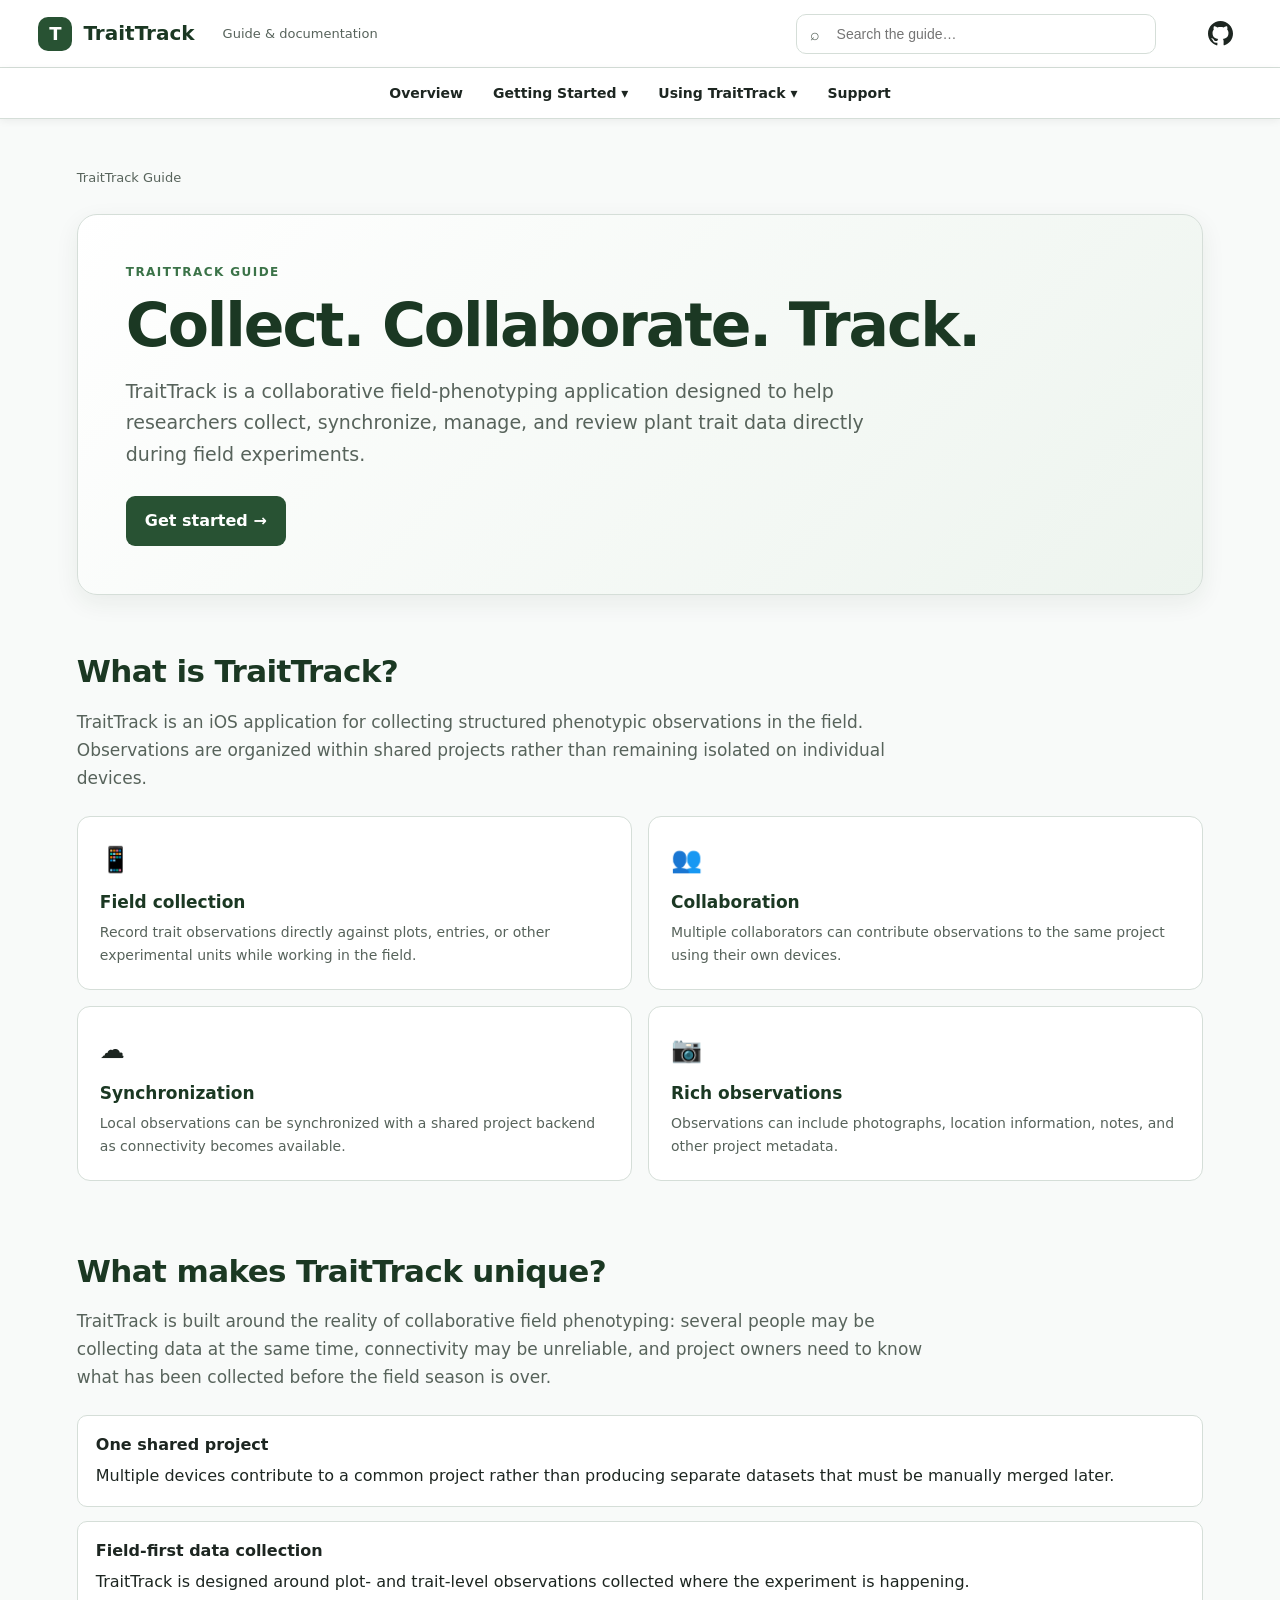
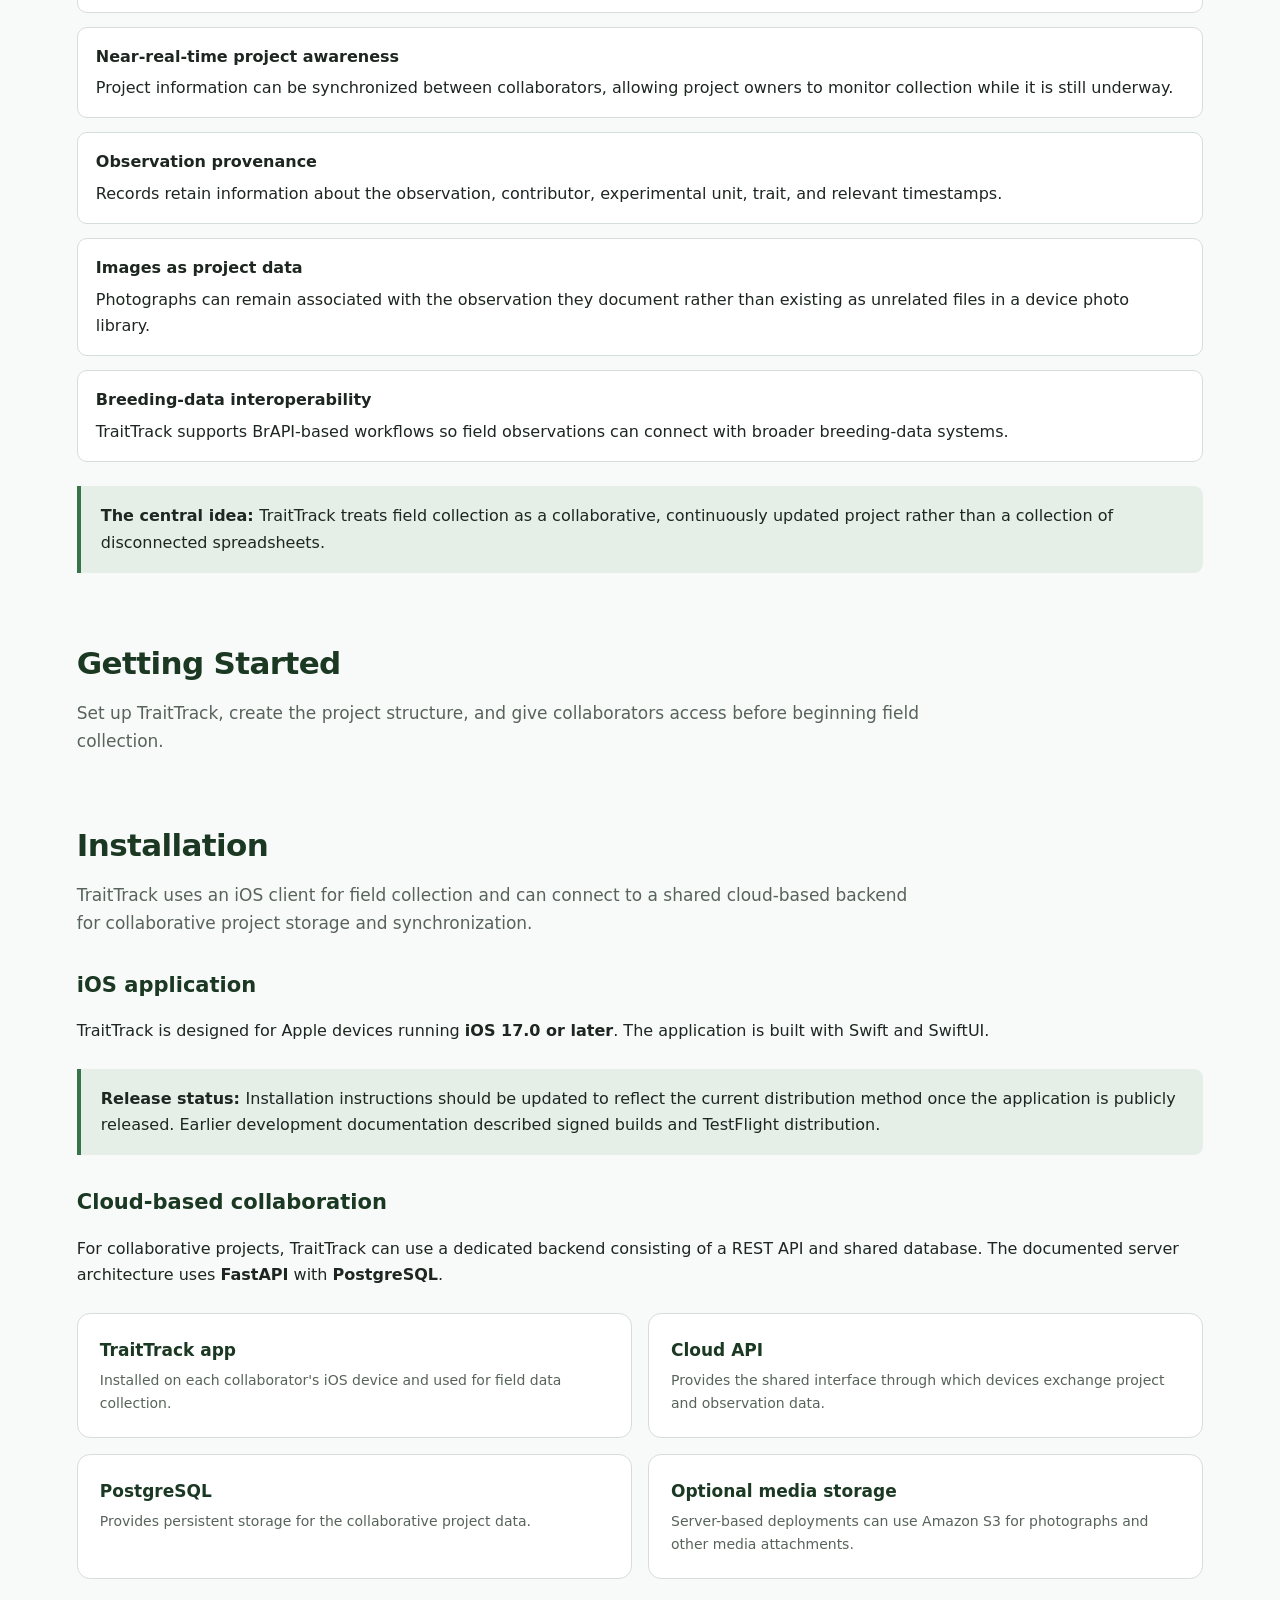
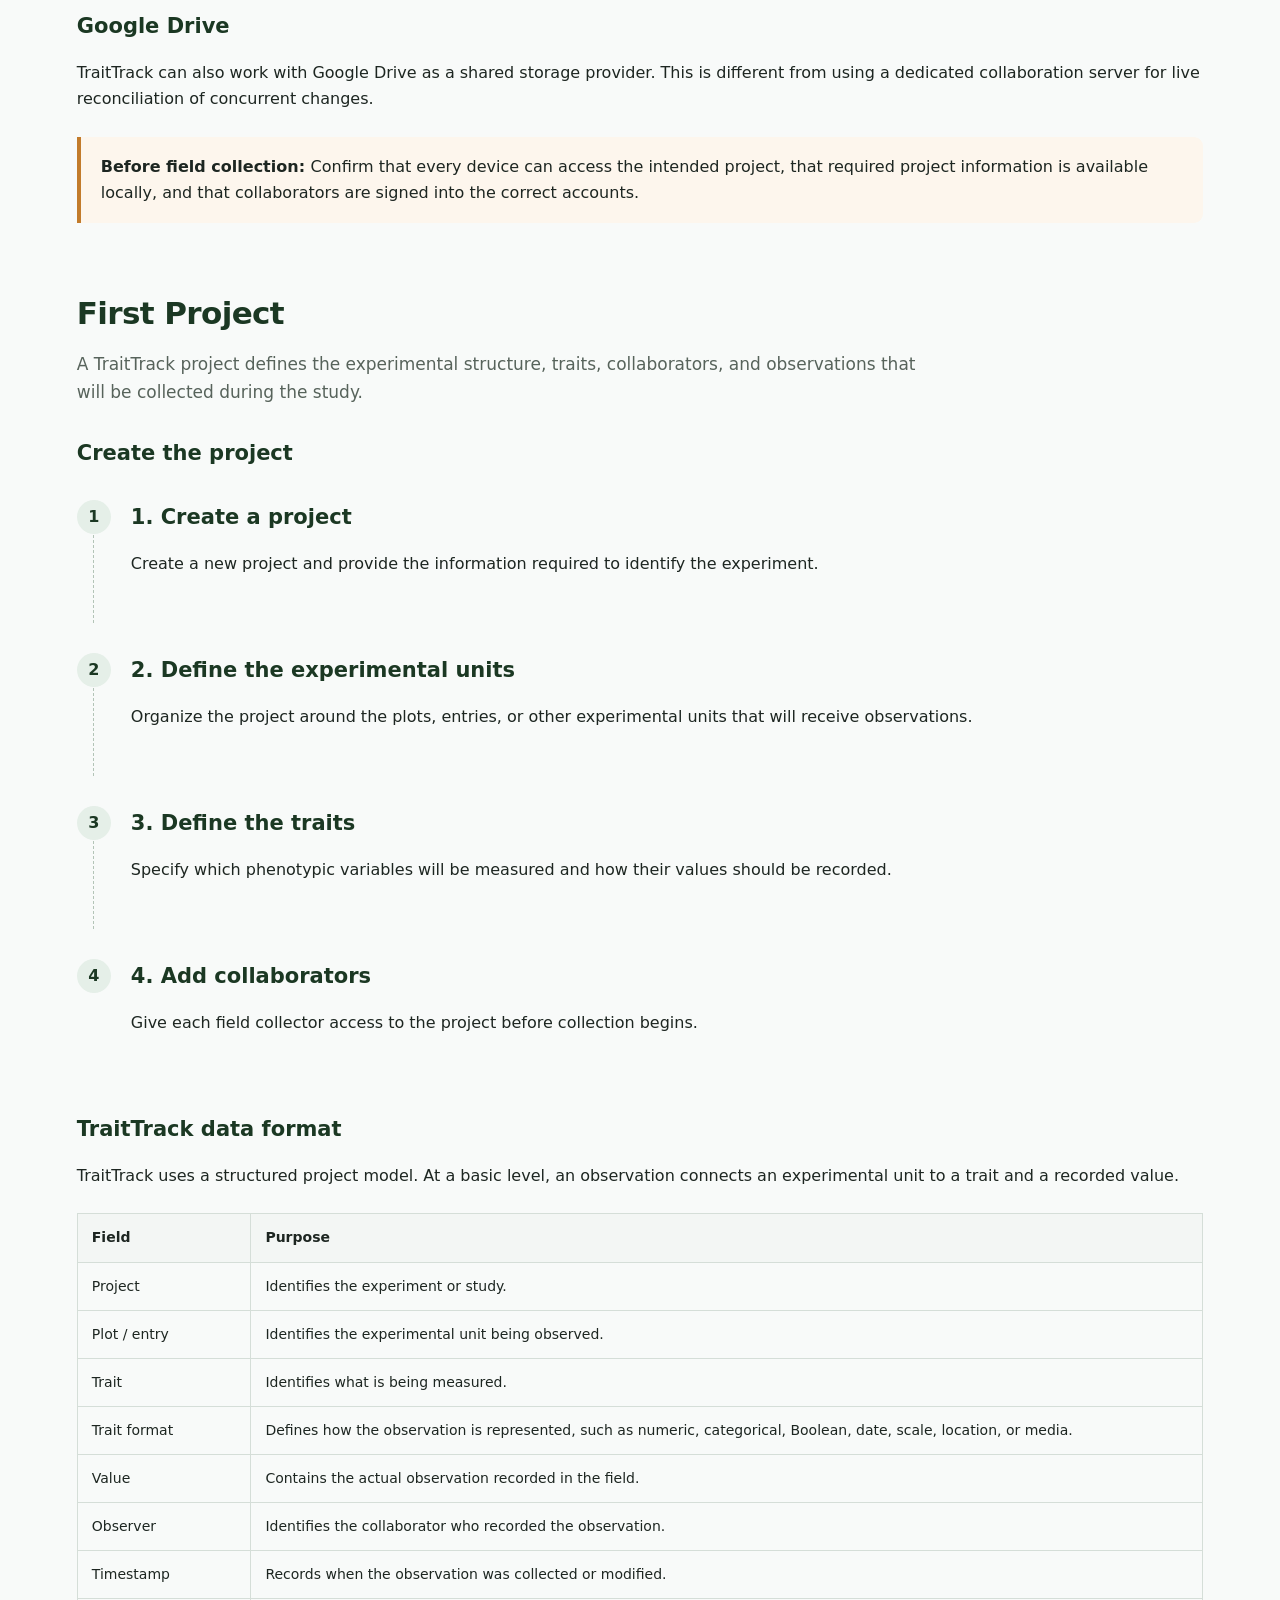
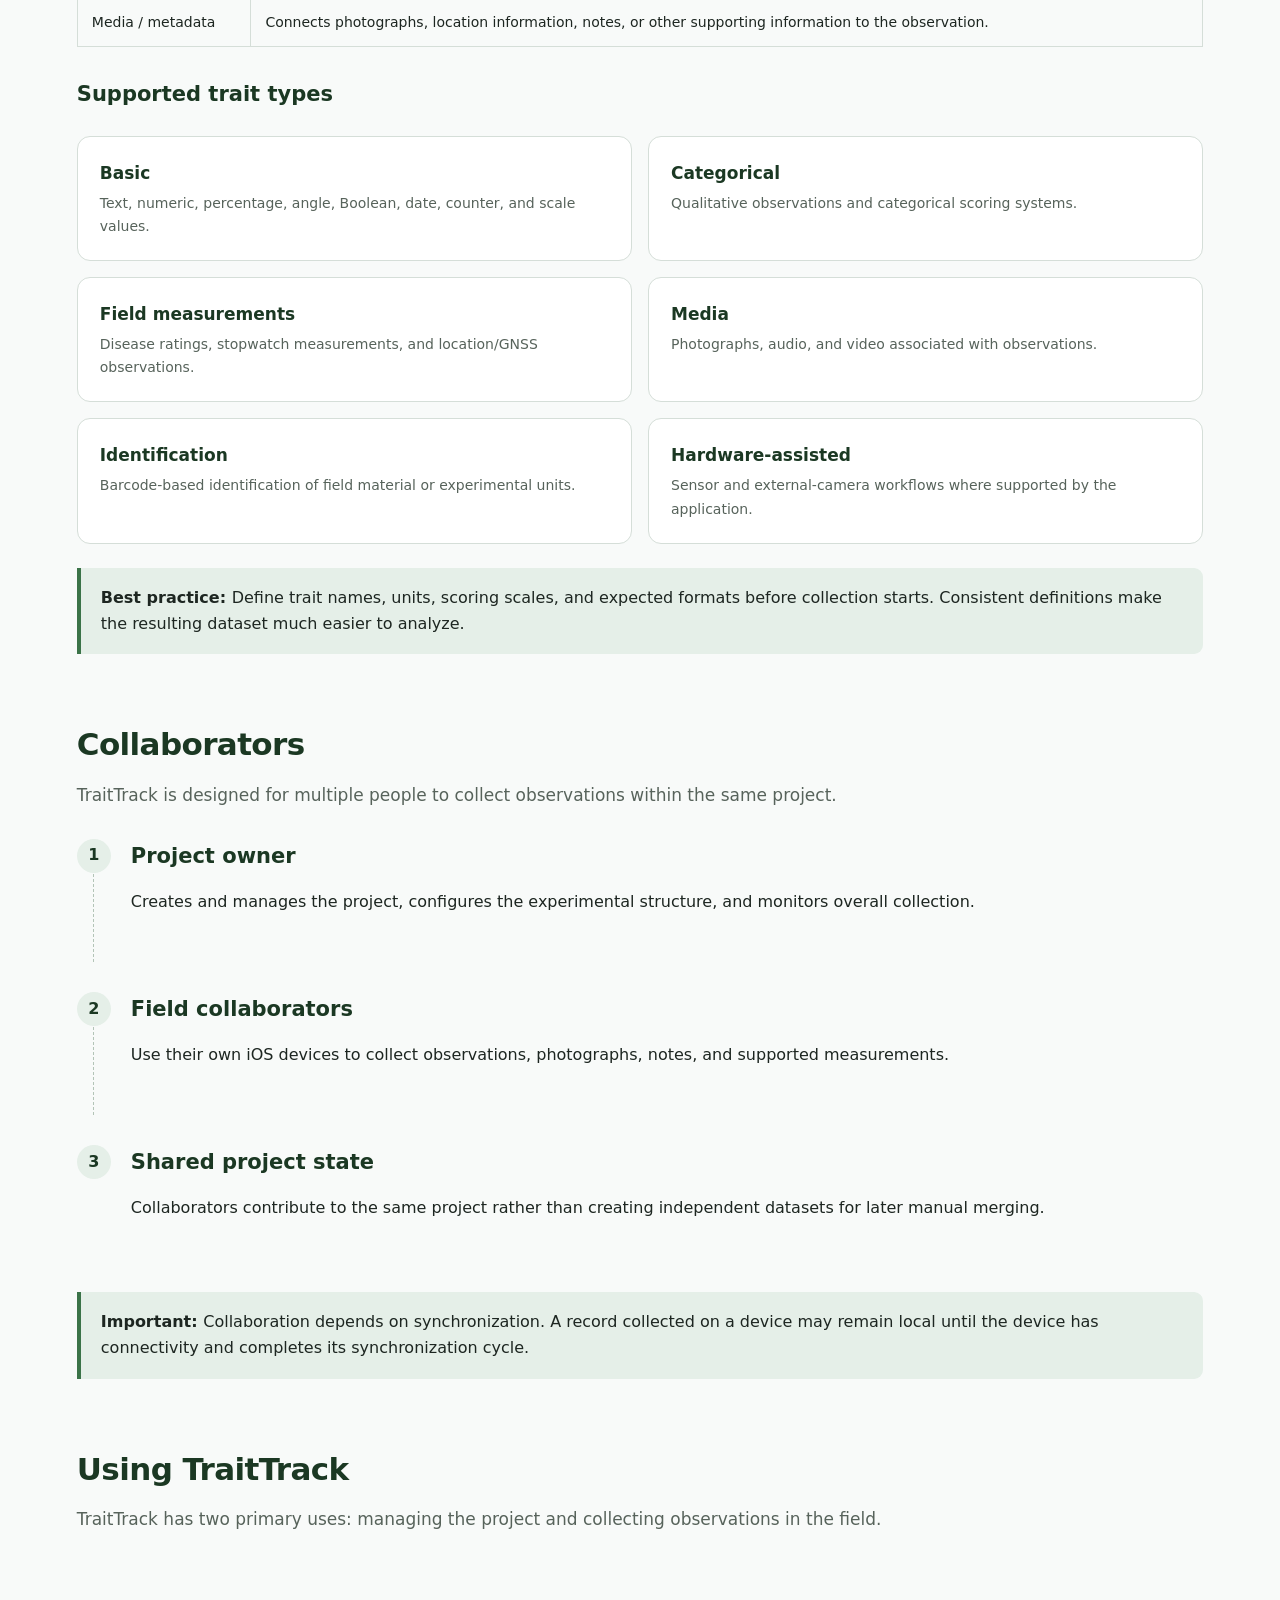
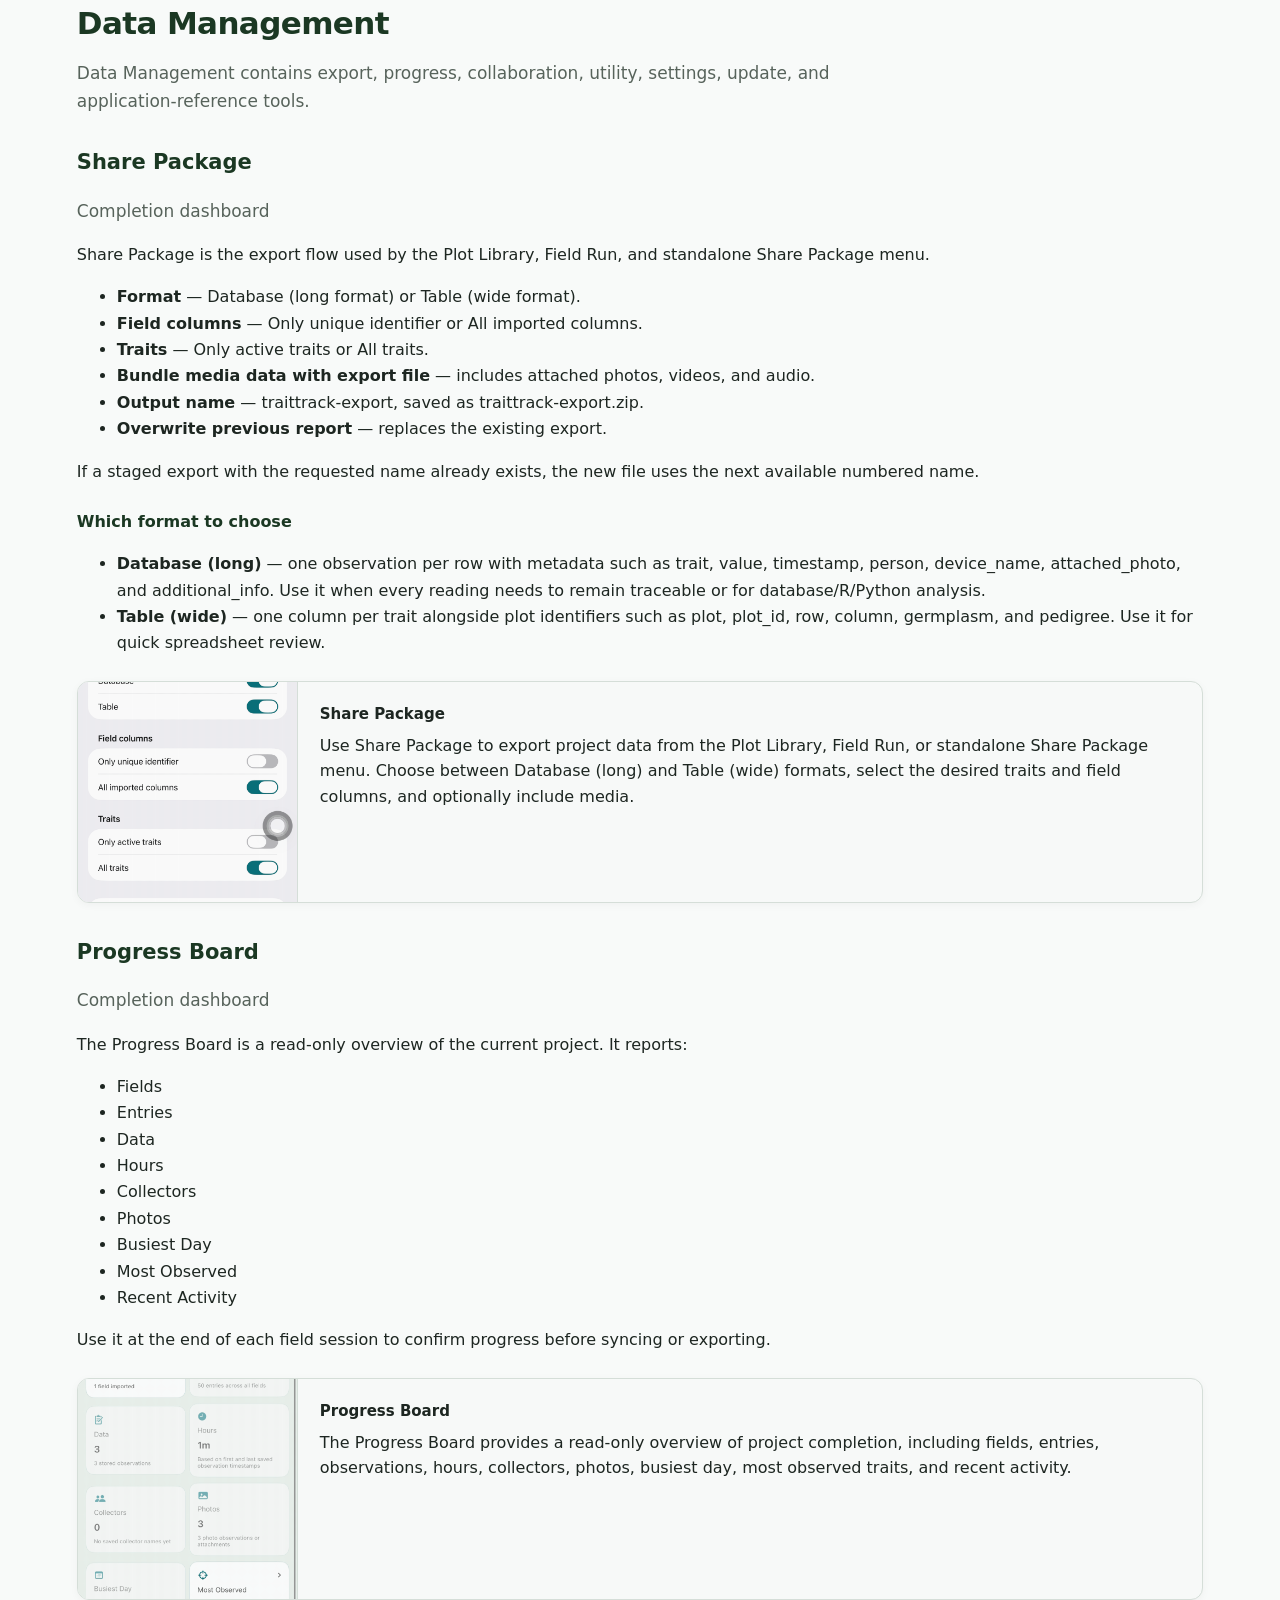
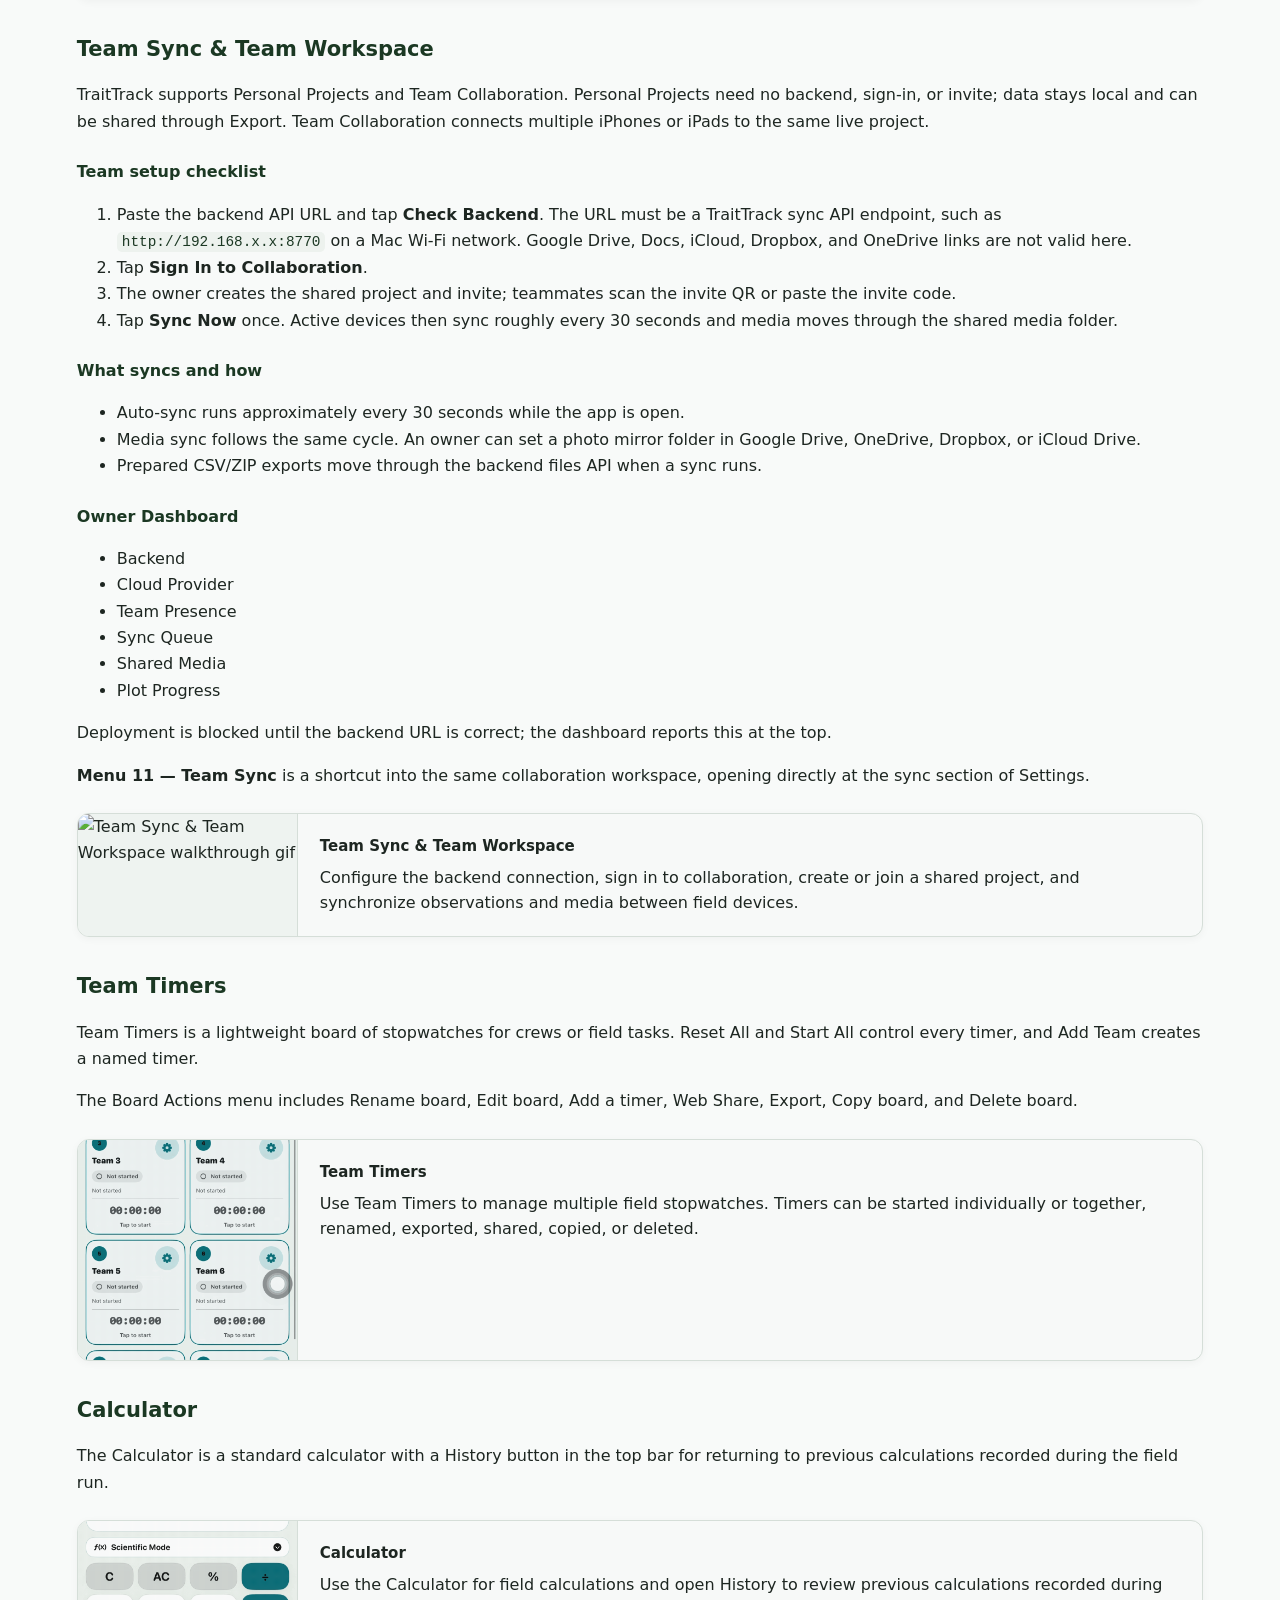
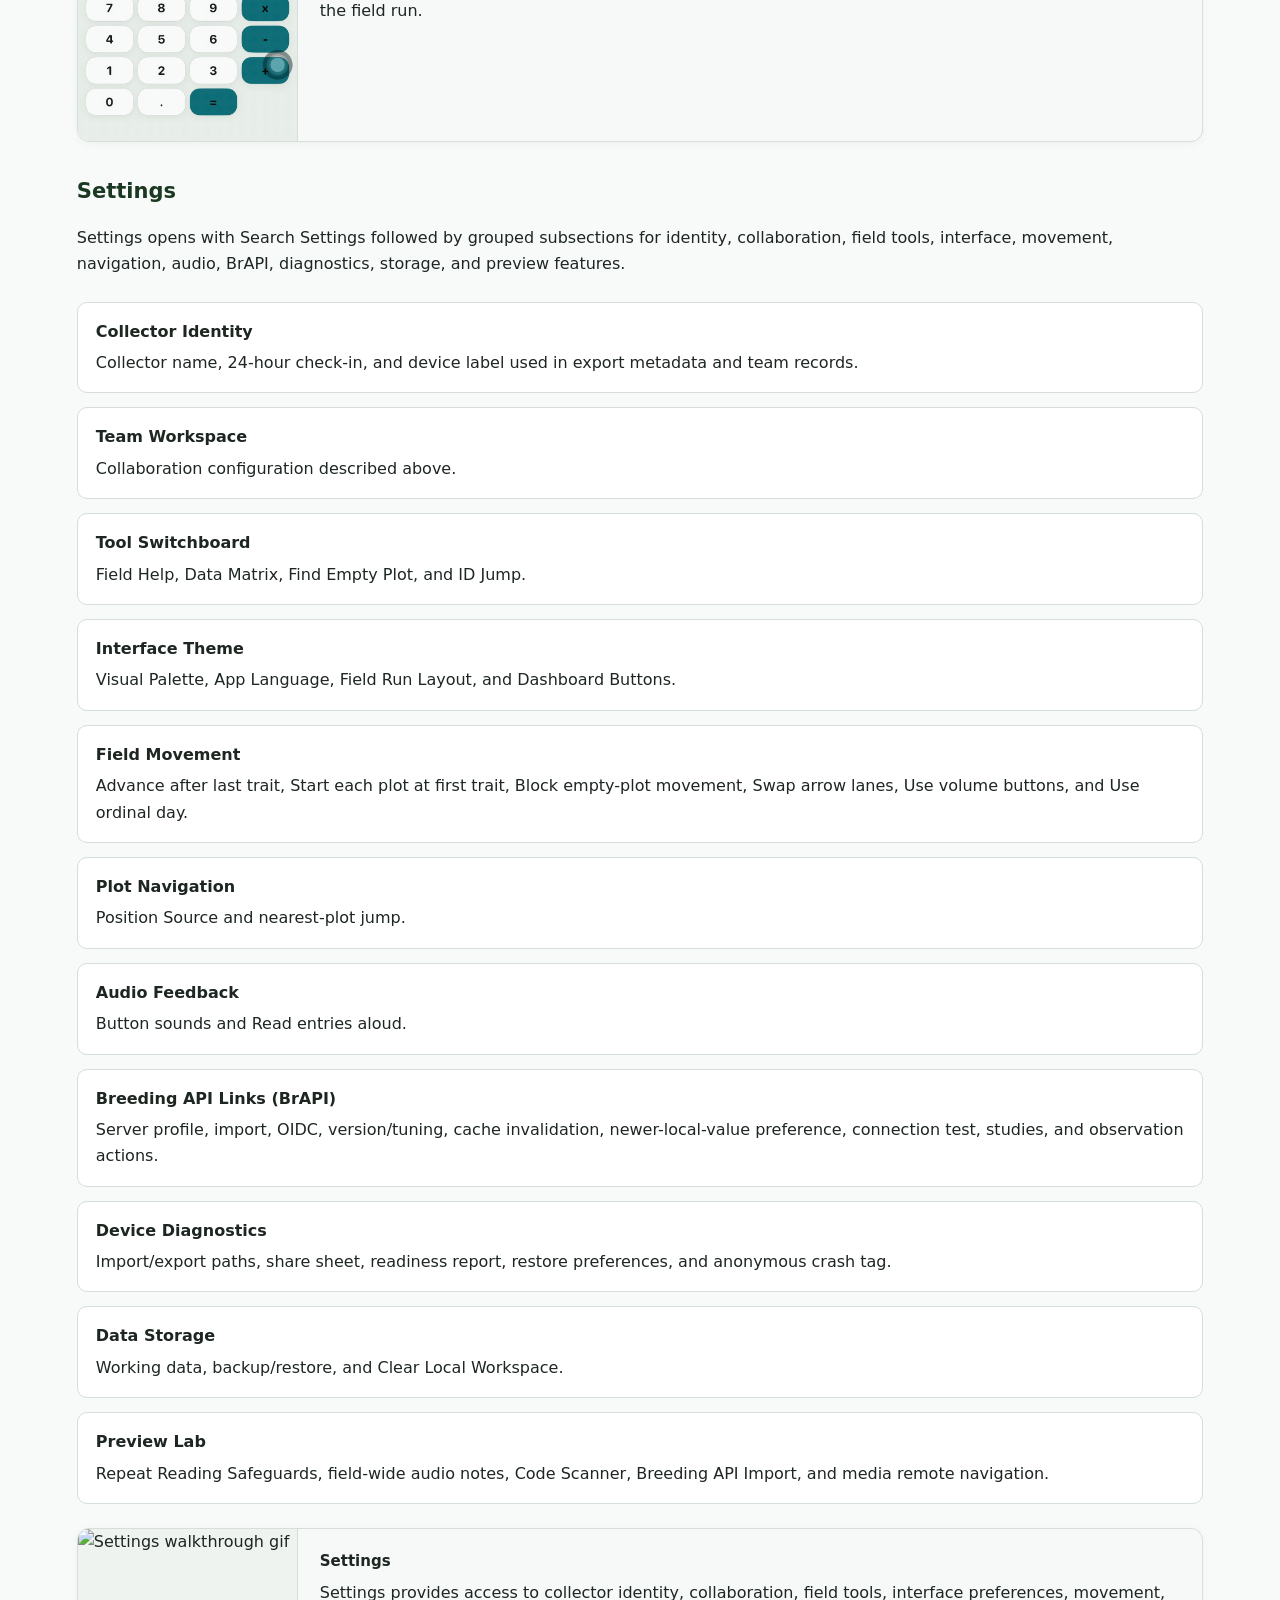
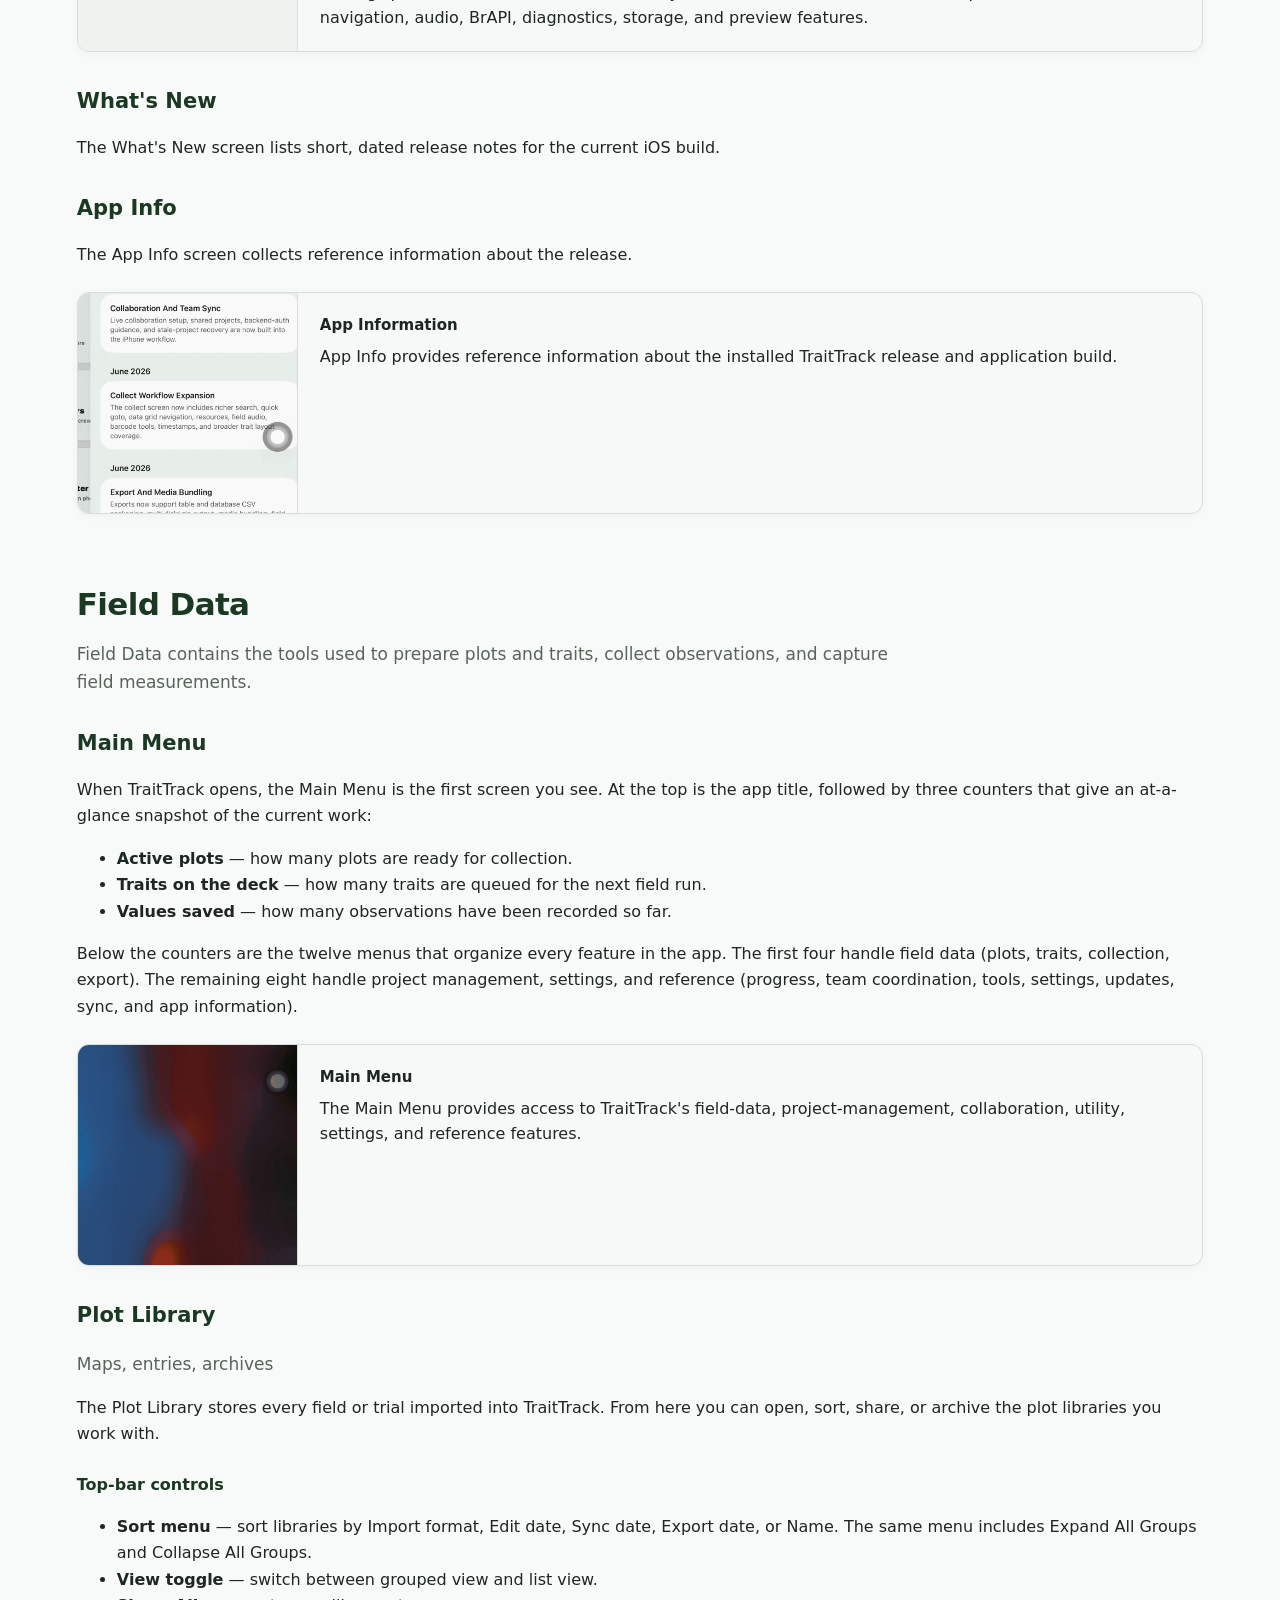
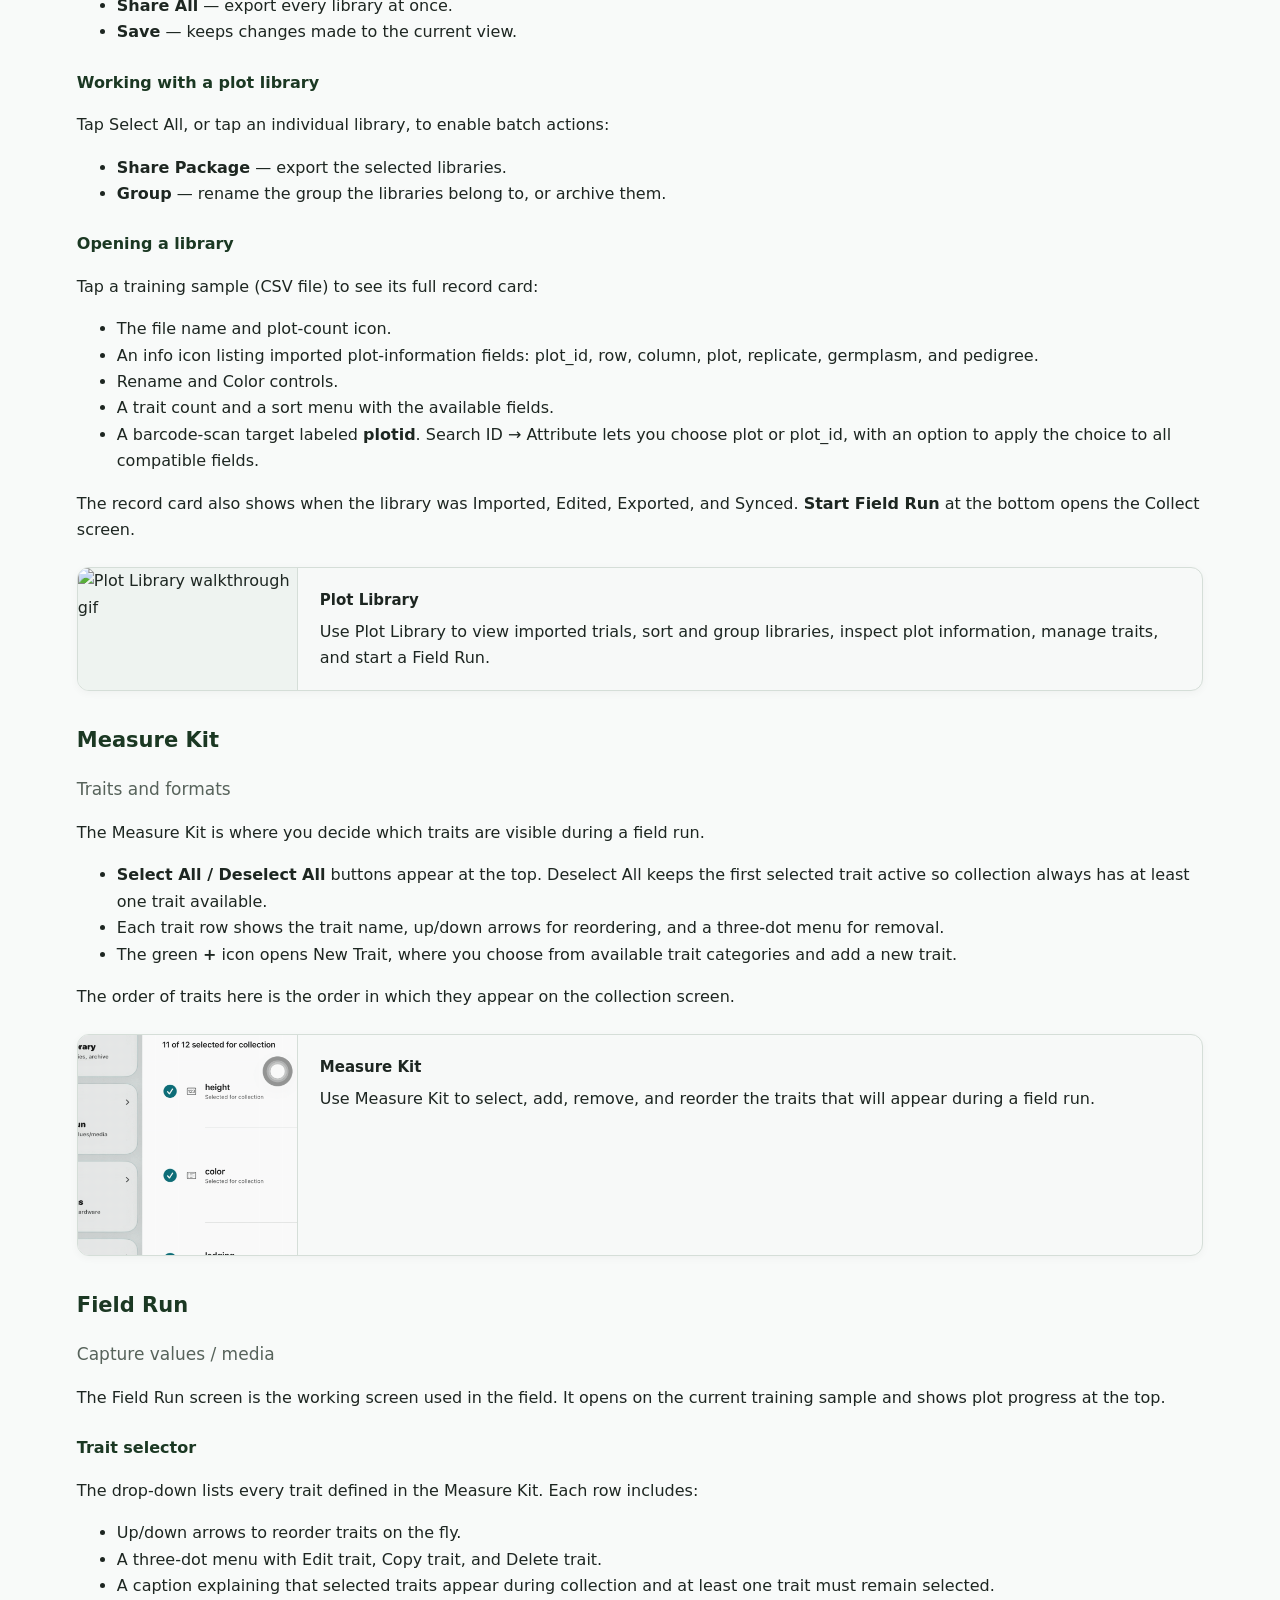
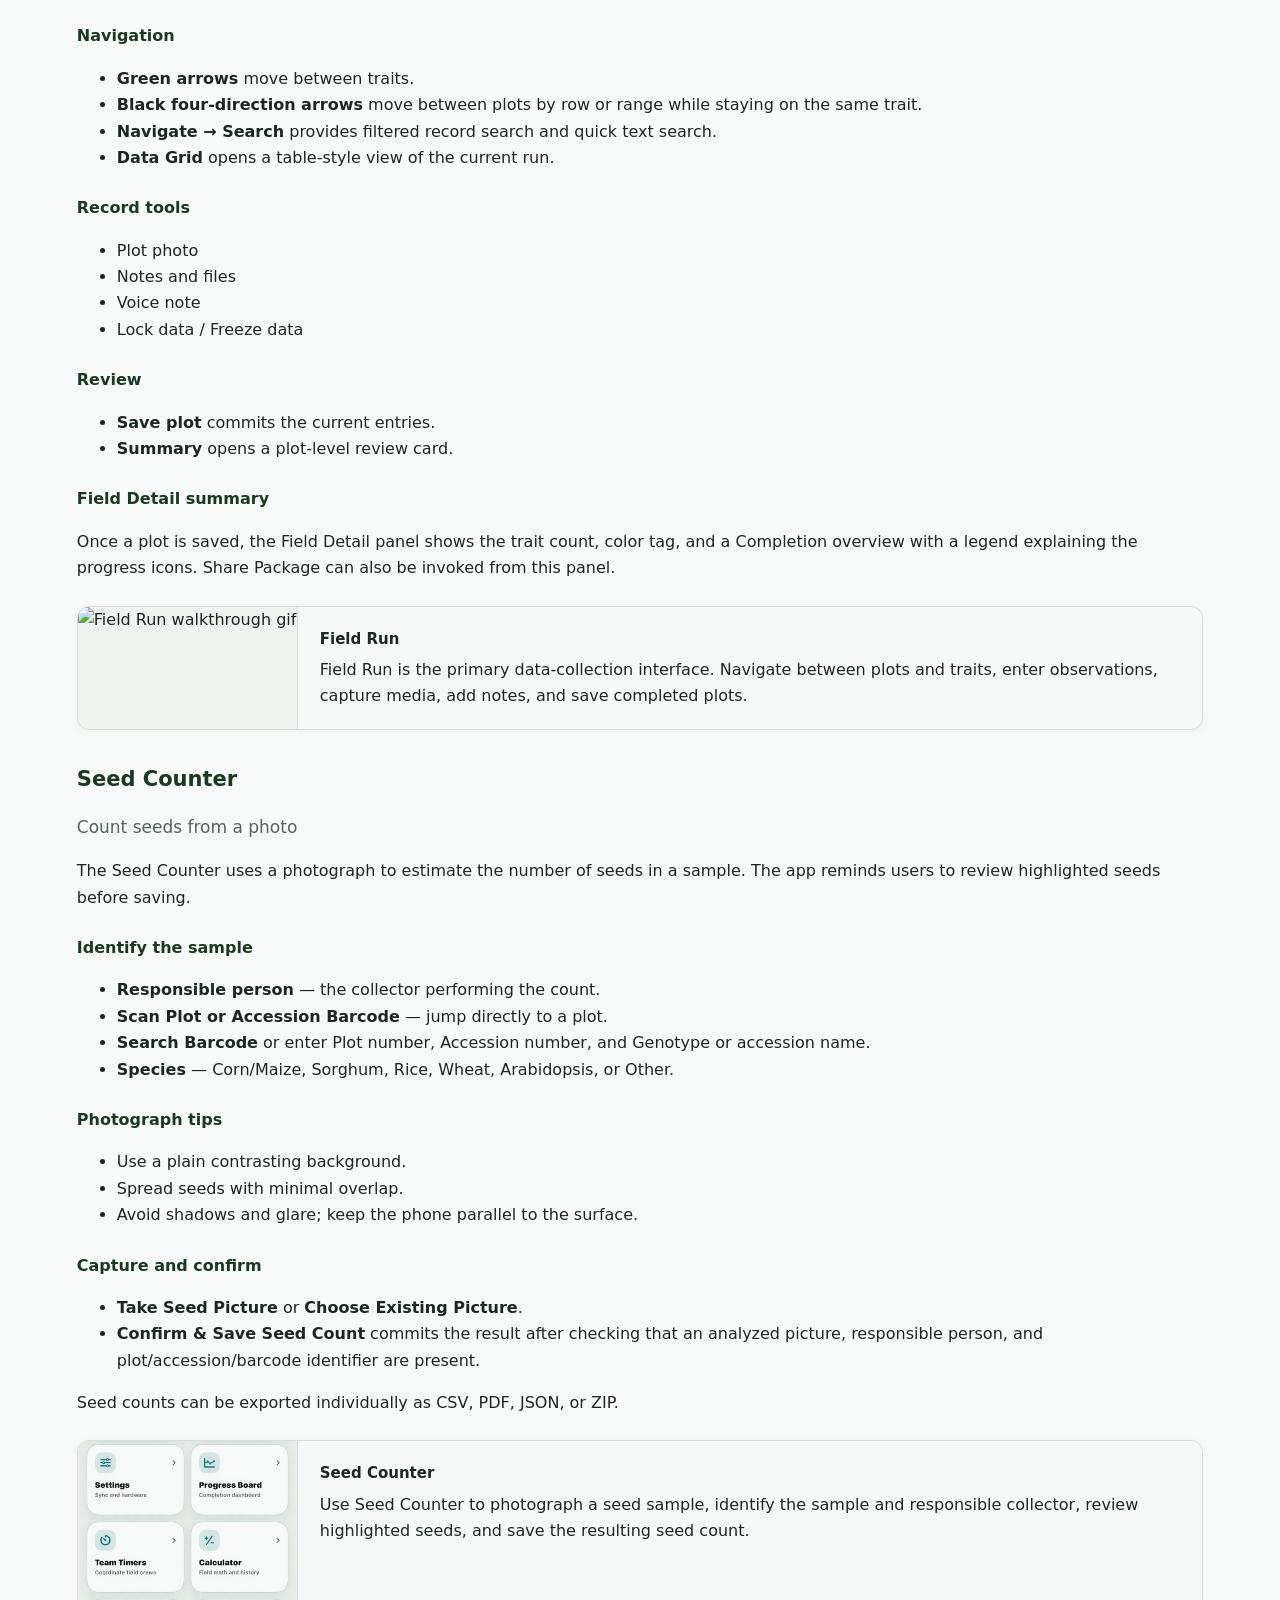
==== commit fda630a5: "Add gifs" ====
--- a/docs/index.html
+++ b/docs/index.html
@@ -1349,7 +1349,19 @@
       <li><strong>Table (wide)</strong> — one column per trait alongside plot identifiers such as
         plot, plot_id, row, column, germplasm, and pedigree. Use it for quick spreadsheet review.</li>
     </ul>
-    <div class="video-placeholder"><strong>Video 15</strong><br><span>videos/video15.mp4</span></div>
+
+    <div class="guide-placeholder">
+      <img class="guide-gif" src="images/15.gif" alt="Share Package walkthrough gif" loading="lazy">
+      <div class="guide-placeholder-content">
+        <strong>Share Package</strong>
+        <p>
+          Use Share Package to export project data from the Plot Library,
+          Field Run, or standalone Share Package menu. Choose between
+          Database (long) and Table (wide) formats, select the desired
+          traits and field columns, and optionally include media.
+        </p>
+      </div>
+    </div>
 
     <h3 id="progress-board">Progress Board</h3>
     <p class="lead">Completion dashboard</p>
@@ -1359,7 +1371,19 @@
       <li>Photos</li><li>Busiest Day</li><li>Most Observed</li><li>Recent Activity</li>
     </ul>
     <p>Use it at the end of each field session to confirm progress before syncing or exporting.</p>
-    <div class="video-placeholder"><strong>Video 20</strong><br><span>videos/video20.mp4</span></div>
+
+    <div class="guide-placeholder">
+      <img class="guide-gif" src="images/20.gif" alt="Progress Board walkthrough gif" loading="lazy">
+      <div class="guide-placeholder-content">
+        <strong>Progress Board</strong>
+        <p>
+          The Progress Board provides a read-only overview of project
+          completion, including fields, entries, observations, hours,
+          collectors, photos, busiest day, most observed traits, and
+          recent activity.
+        </p>
+      </div>
+    </div>
 
     <h3 id="team-sync">Team Sync &amp; Team Workspace</h3>
     <p>
@@ -1392,7 +1416,18 @@
     <p>Deployment is blocked until the backend URL is correct; the dashboard reports this at the top.</p>
     <p><strong>Menu 11 — Team Sync</strong> is a shortcut into the same collaboration workspace,
       opening directly at the sync section of Settings.</p>
-    <div class="video-placeholder"><strong>Video 2</strong><br><span>videos/video2.mp4</span></div>
+
+    <div class="guide-placeholder">
+      <img class="guide-gif" src="images/2.gif" alt="Team Sync &amp; Team Workspace walkthrough gif" loading="lazy">
+      <div class="guide-placeholder-content">
+        <strong>Team Sync &amp; Team Workspace</strong>
+        <p>
+          Configure the backend connection, sign in to collaboration,
+          create or join a shared project, and synchronize observations
+          and media between field devices.
+        </p>
+      </div>
+    </div>
 
     <h3 id="team-timers">Team Timers</h3>
     <p>
@@ -1401,14 +1436,35 @@
     </p>
     <p>The Board Actions menu includes Rename board, Edit board, Add a timer, Web Share, Export,
       Copy board, and Delete board.</p>
-    <div class="video-placeholder"><strong>Video 14</strong><br><span>videos/video14.mp4</span></div>
+
+    <div class="guide-placeholder">
+      <img class="guide-gif" src="images/14.gif" alt="Team Timers walkthrough gif" loading="lazy">
+      <div class="guide-placeholder-content">
+        <strong>Team Timers</strong>
+        <p>
+          Use Team Timers to manage multiple field stopwatches. Timers
+          can be started individually or together, renamed, exported,
+          shared, copied, or deleted.
+        </p>
+      </div>
+    </div>
 
     <h3 id="calculator">Calculator</h3>
     <p>
       The Calculator is a standard calculator with a History button in the top bar for returning
       to previous calculations recorded during the field run.
     </p>
-    <div class="video-placeholder"><strong>Video 16</strong><br><span>videos/video16.mp4</span></div>
+
+    <div class="guide-placeholder">
+      <img class="guide-gif" src="images/16.gif" alt="Calculator walkthrough gif" loading="lazy">
+      <div class="guide-placeholder-content">
+        <strong>Calculator</strong>
+        <p>
+          Use the Calculator for field calculations and open History
+          to review previous calculations recorded during the field run.
+        </p>
+      </div>
+    </div>
 
     <h3 id="settings">Settings</h3>
     <p>
@@ -1434,7 +1490,18 @@
       <div class="feature-item"><strong>Preview Lab</strong> Repeat Reading Safeguards, field-wide audio notes,
         Code Scanner, Breeding API Import, and media remote navigation.</div>
     </div>
-    <div class="video-placeholder"><strong>Video 3</strong><br><span>videos/video3.mp4</span></div>
+
+    <div class="guide-placeholder">
+      <img class="guide-gif" src="images/3.gif" alt="Settings walkthrough gif" loading="lazy">
+      <div class="guide-placeholder-content">
+        <strong>Settings</strong>
+        <p>
+          Settings provides access to collector identity, collaboration,
+          field tools, interface preferences, movement, navigation,
+          audio, BrAPI, diagnostics, storage, and preview features.
+        </p>
+      </div>
+    </div>
 
     <h3 id="whats-new">What's New</h3>
     <p>
@@ -1445,7 +1512,18 @@
     <p>
       The App Info screen collects reference information about the release.
     </p>
-    <div class="video-placeholder"><strong>Video 11</strong><br><span>videos/video11.mp4</span></div>
+
+    <div class="guide-placeholder">
+      <img class="guide-gif" src="images/11.gif" alt="App Information walkthrough gif" loading="lazy">
+      <div class="guide-placeholder-content">
+        <strong>App Information</strong>
+        <p>
+          App Info provides reference information about the installed
+          TraitTrack release and application build.
+        </p>
+      </div>
+    </div>
+
   </section>
 
 
@@ -1473,7 +1551,19 @@
       project management, settings, and reference (progress, team coordination, tools, settings,
       updates, sync, and app information).
     </p>
-    <div class="video-placeholder"><strong>Video 1</strong><br><span>videos/video1.mp4</span></div>
+
+    <div class="guide-placeholder">
+      <img class="guide-gif" src="images/1.gif" alt="Main Menu walkthrough gif" loading="lazy">
+      <div class="guide-placeholder-content">
+        <strong>Main Menu</strong>
+
+        <p>
+          The Main Menu provides access to TraitTrack's field-data,
+          project-management, collaboration, utility, settings, and
+          reference features.
+        </p>
+      </div>
+    </div>
 
     <h3 id="plot-library">Plot Library</h3>
     <p class="lead">Maps, entries, archives</p>
@@ -1510,7 +1600,18 @@
       The record card also shows when the library was Imported, Edited, Exported, and Synced.
       <strong>Start Field Run</strong> at the bottom opens the Collect screen.
     </p>
-    <div class="video-placeholder"><strong>Video 6</strong><br><span>videos/video6.mp4</span></div>
+
+    <div class="guide-placeholder">
+      <img class="guide-gif" src="images/6.gif" alt="Plot Library walkthrough gif" loading="lazy">
+      <div class="guide-placeholder-content">
+        <strong>Plot Library</strong>
+        <p>
+          Use Plot Library to view imported trials, sort and group
+          libraries, inspect plot information, manage traits, and
+          start a Field Run.
+        </p>
+      </div>
+    </div>
 
     <h3 id="measure-kit">Measure Kit</h3>
     <p class="lead">Traits and formats</p>
@@ -1526,7 +1627,17 @@
         categories and add a new trait.</li>
     </ul>
     <p>The order of traits here is the order in which they appear on the collection screen.</p>
-    <div class="video-placeholder"><strong>Video 4</strong><br><span>videos/video4.mp4</span></div>
+
+    <div class="guide-placeholder">
+      <img class="guide-gif" src="images/4.gif" alt="Measure Kit walkthrough gif" loading="lazy">
+      <div class="guide-placeholder-content">
+        <strong>Measure Kit</strong>
+        <p>
+          Use Measure Kit to select, add, remove, and reorder the traits
+          that will appear during a field run.
+        </p>
+      </div>
+    </div>
 
     <h3 id="field-run">Field Run</h3>
     <p class="lead">Capture values / media</p>
@@ -1568,7 +1679,18 @@
       Completion overview with a legend explaining the progress icons. Share Package can also
       be invoked from this panel.
     </p>
-    <div class="video-placeholder"><strong>Video 12</strong><br><span>videos/video12.mp4</span></div>
+
+    <div class="guide-placeholder">
+      <img class="guide-gif" src="images/12.gif" alt="Field Run walkthrough gif" loading="lazy">
+      <div class="guide-placeholder-content">
+        <strong>Field Run</strong>
+        <p>
+          Field Run is the primary data-collection interface. Navigate
+          between plots and traits, enter observations, capture media,
+          add notes, and save completed plots.
+        </p>
+      </div>
+    </div>
 
     <h3 id="seed-counter">Seed Counter</h3>
     <p class="lead">Count seeds from a photo</p>
@@ -1596,7 +1718,19 @@
         analyzed picture, responsible person, and plot/accession/barcode identifier are present.</li>
     </ul>
     <p>Seed counts can be exported individually as CSV, PDF, JSON, or ZIP.</p>
-    <div class="video-placeholder"><strong>Video 19</strong><br><span>videos/video19.mp4</span></div>
+
+    <div class="guide-placeholder">
+      <img class="guide-gif" src="images/19.gif" alt="Seed Counter walkthrough gif" loading="lazy">
+      <div class="guide-placeholder-content">
+        <strong>Seed Counter</strong>
+        <p>
+          Use Seed Counter to photograph a seed sample, identify the
+          sample and responsible collector, review highlighted seeds,
+          and save the resulting seed count.
+        </p>
+      </div>
+    </div>
+
   </section>
 
 
@@ -1903,10 +2037,5 @@
      JAVASCRIPT
      ======================================================= -->
 
-<!-- Cursor-following dog -->
-<div class="cursor-dog" id="cursorDog">
-  <img src="../jamesschnable.jpg" alt="">
-</div>
-
 </body>
 </html>
--- a/docs/TraitTrack_website_css_v3.css
+++ b/docs/TraitTrack_website_css_v3.css
@@ -601,3 +601,90 @@
     font-size: 20px;
   }
 }
+
+.video-placeholder {
+    margin: 18px 0 28px;
+    padding: 16px 18px;
+    border: 1px solid var(--border);
+    border-radius: 10px;
+    background: #f7f9f8;
+    color: var(--text);
+}
+
+.video-placeholder strong {
+    display: block;
+    margin-bottom: 12px;
+}
+
+/* =========================================================
+   NUMBERED GUIDE / VISUAL PLACEHOLDERS
+   Replaces embedded instructional videos
+   ========================================================= */
+
+.guide-gif {
+  display: block;
+  width: 100%;
+  max-width: 700px;
+  height: auto;
+  margin: 16px 0;
+  border: 1px solid var(--border);
+  border-radius: 8px;
+}
+
+.guide-placeholder {
+  display: flex;
+  align-items: stretch;
+  gap: 0;
+  margin: 24px 0 32px;
+  border: 1px solid var(--border);
+  border-radius: 12px;
+  overflow: hidden;
+  background: #f7f9f8;
+  box-shadow: 0 2px 8px rgba(0, 0, 0, 0.04);
+}
+
+.guide-placeholder .guide-gif {
+  display: block;
+  width: 220px;
+  flex: 0 0 220px;
+  max-width: none;
+  height: auto;
+  max-height: 220px;
+  object-fit: cover;
+  margin: 0;
+  border: none;
+  border-right: 1px solid var(--border);
+  border-radius: 0;
+  background: #eef3f0;
+}
+
+.guide-placeholder-content {
+  flex: 1;
+  min-width: 0;
+  padding: 20px 22px;
+}
+
+.guide-placeholder-content strong {
+  display: block;
+  margin-bottom: 6px;
+  font-size: 15px;
+}
+
+.guide-placeholder-content p {
+  margin: 0;
+  line-height: 1.6;
+}
+
+@media (max-width: 650px) {
+  .guide-placeholder {
+    flex-direction: column;
+  }
+
+  .guide-placeholder .guide-gif {
+    width: 100%;
+    flex: 0 0 auto;
+    max-height: 200px;
+    border-right: none;
+    border-bottom: 1px solid var(--border);
+  }
+}
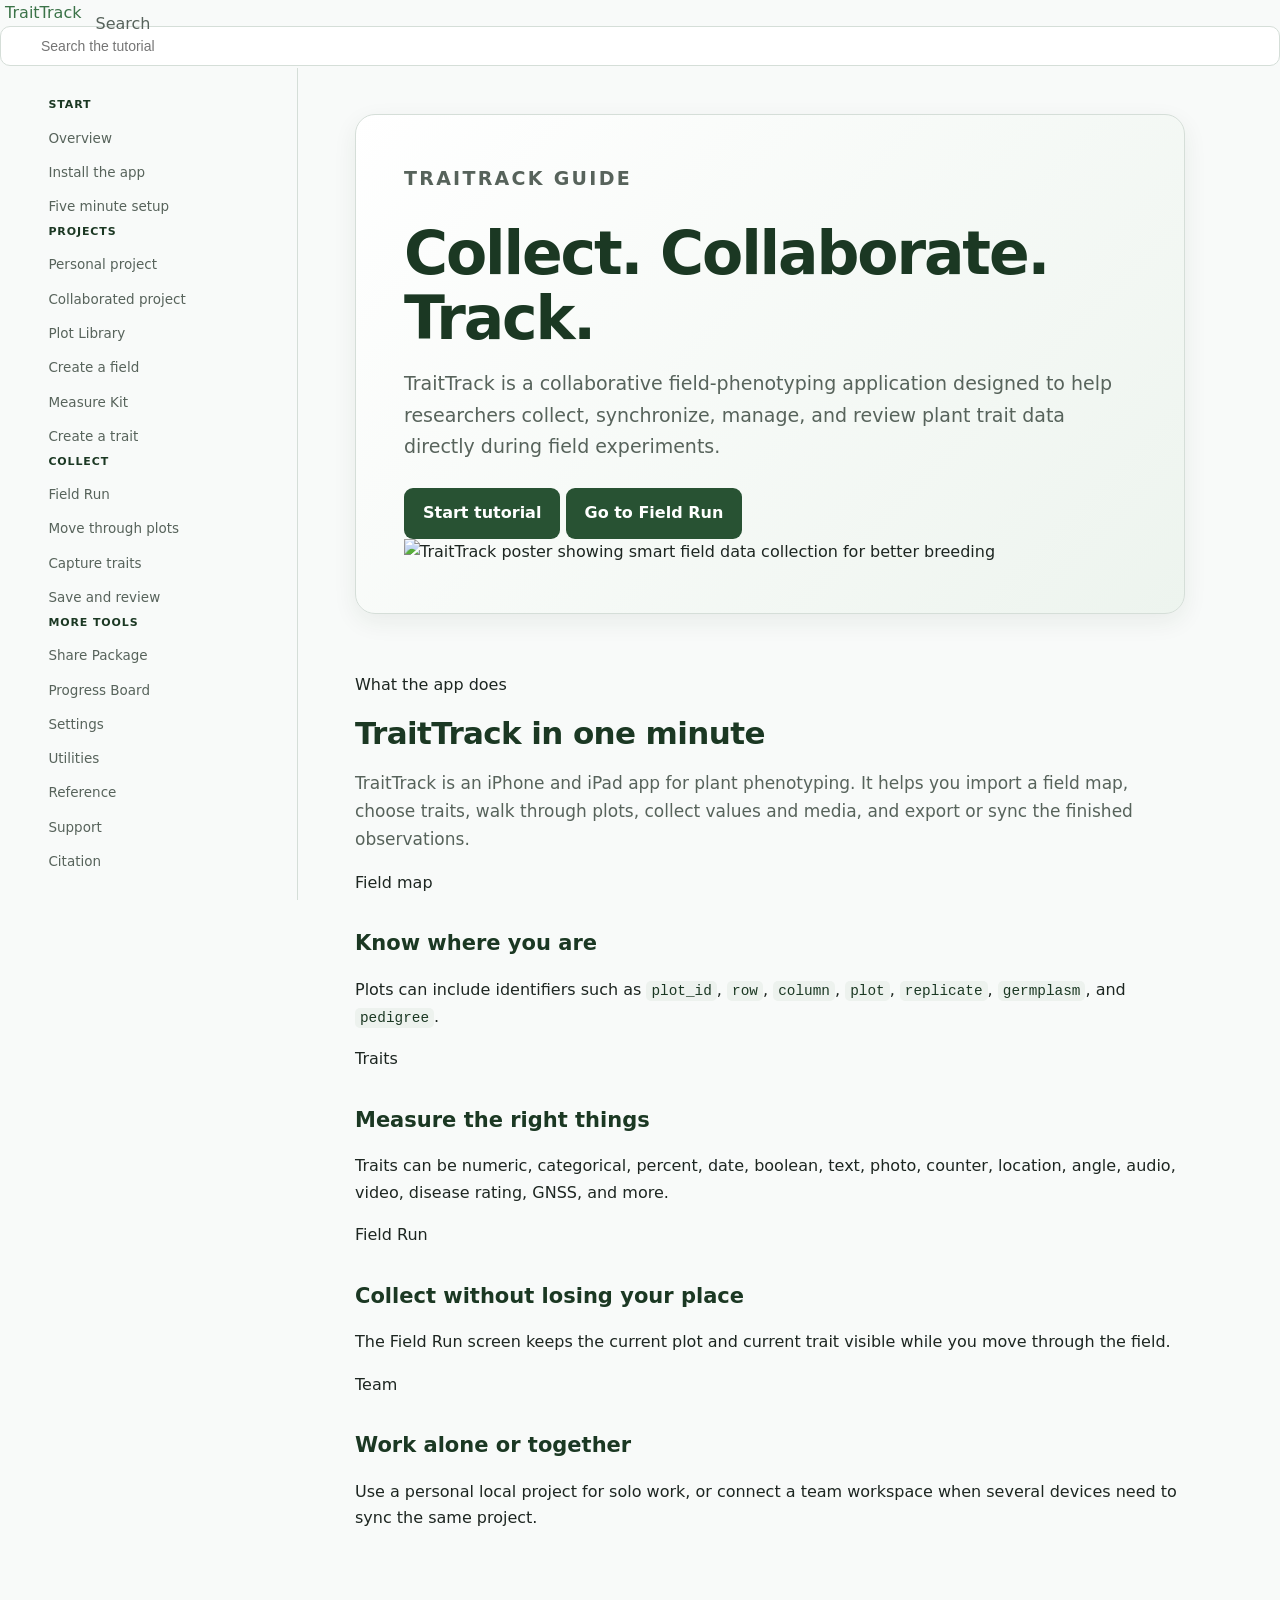
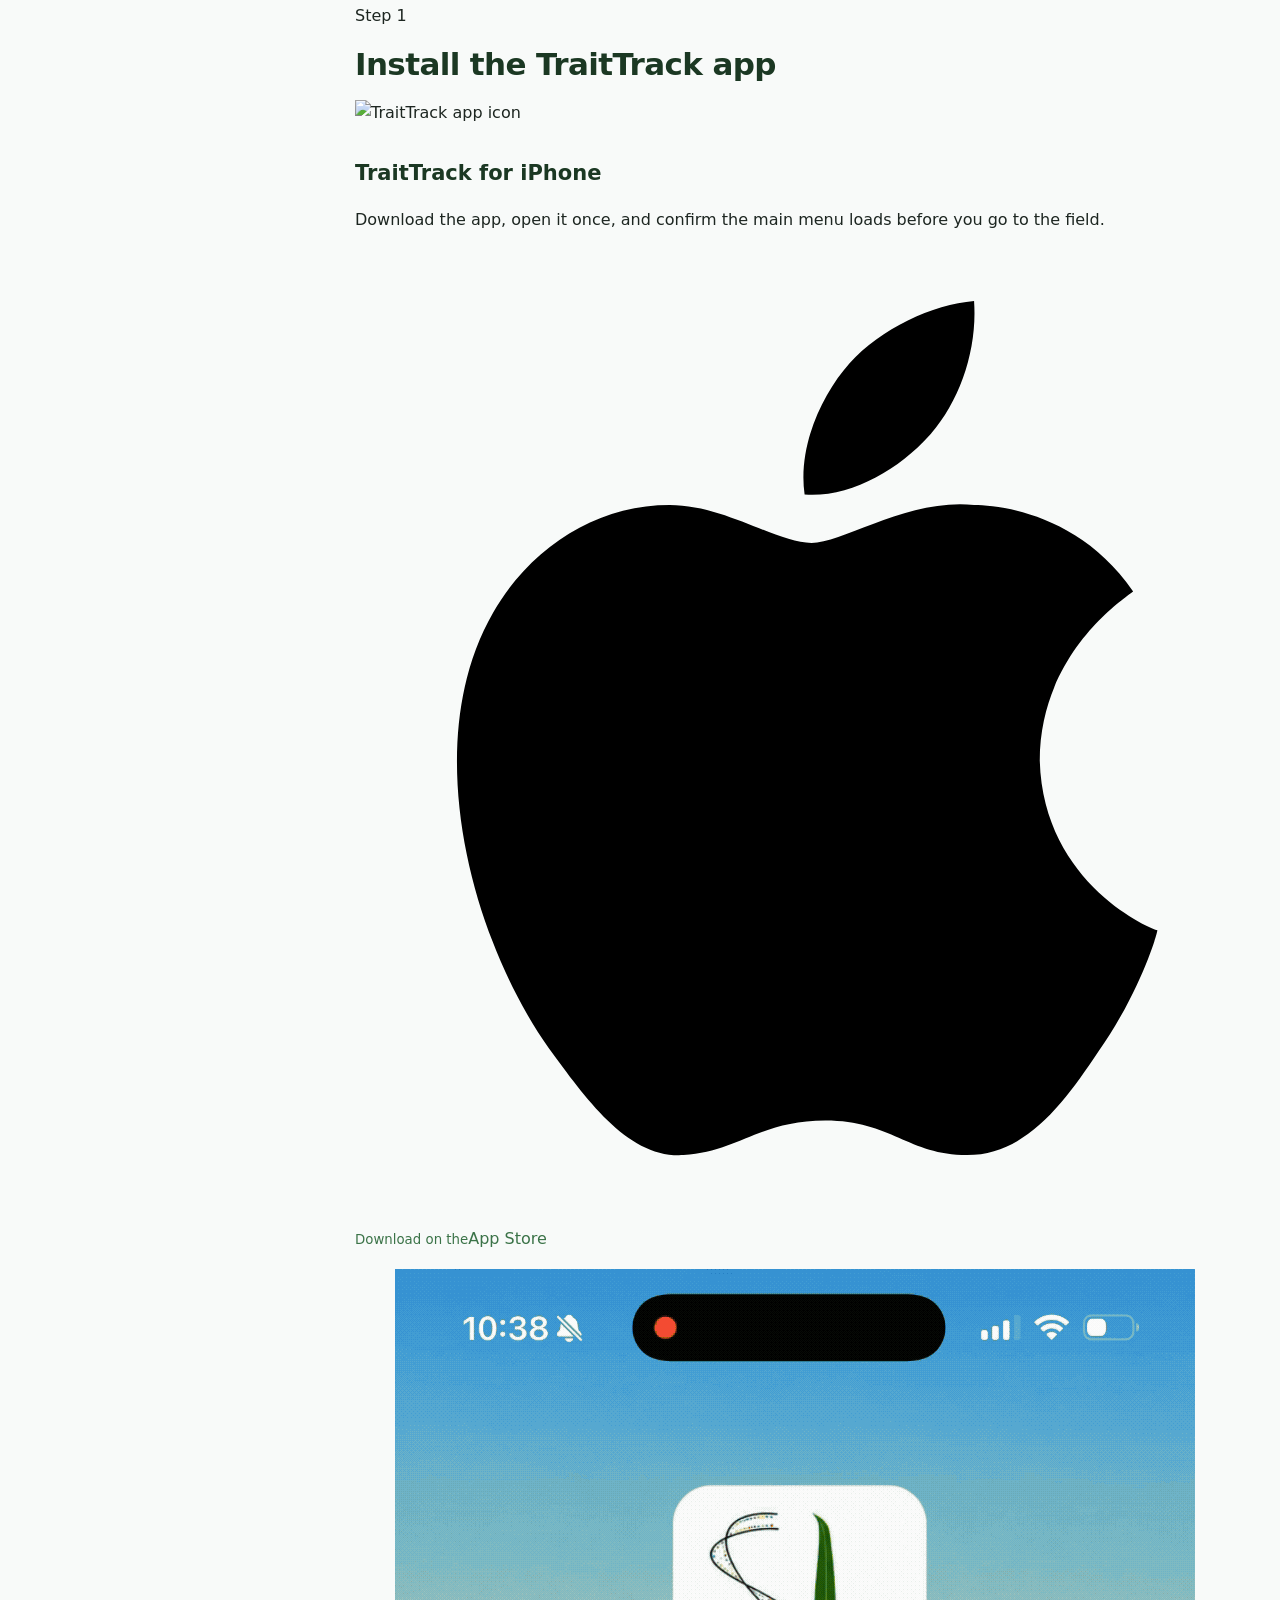
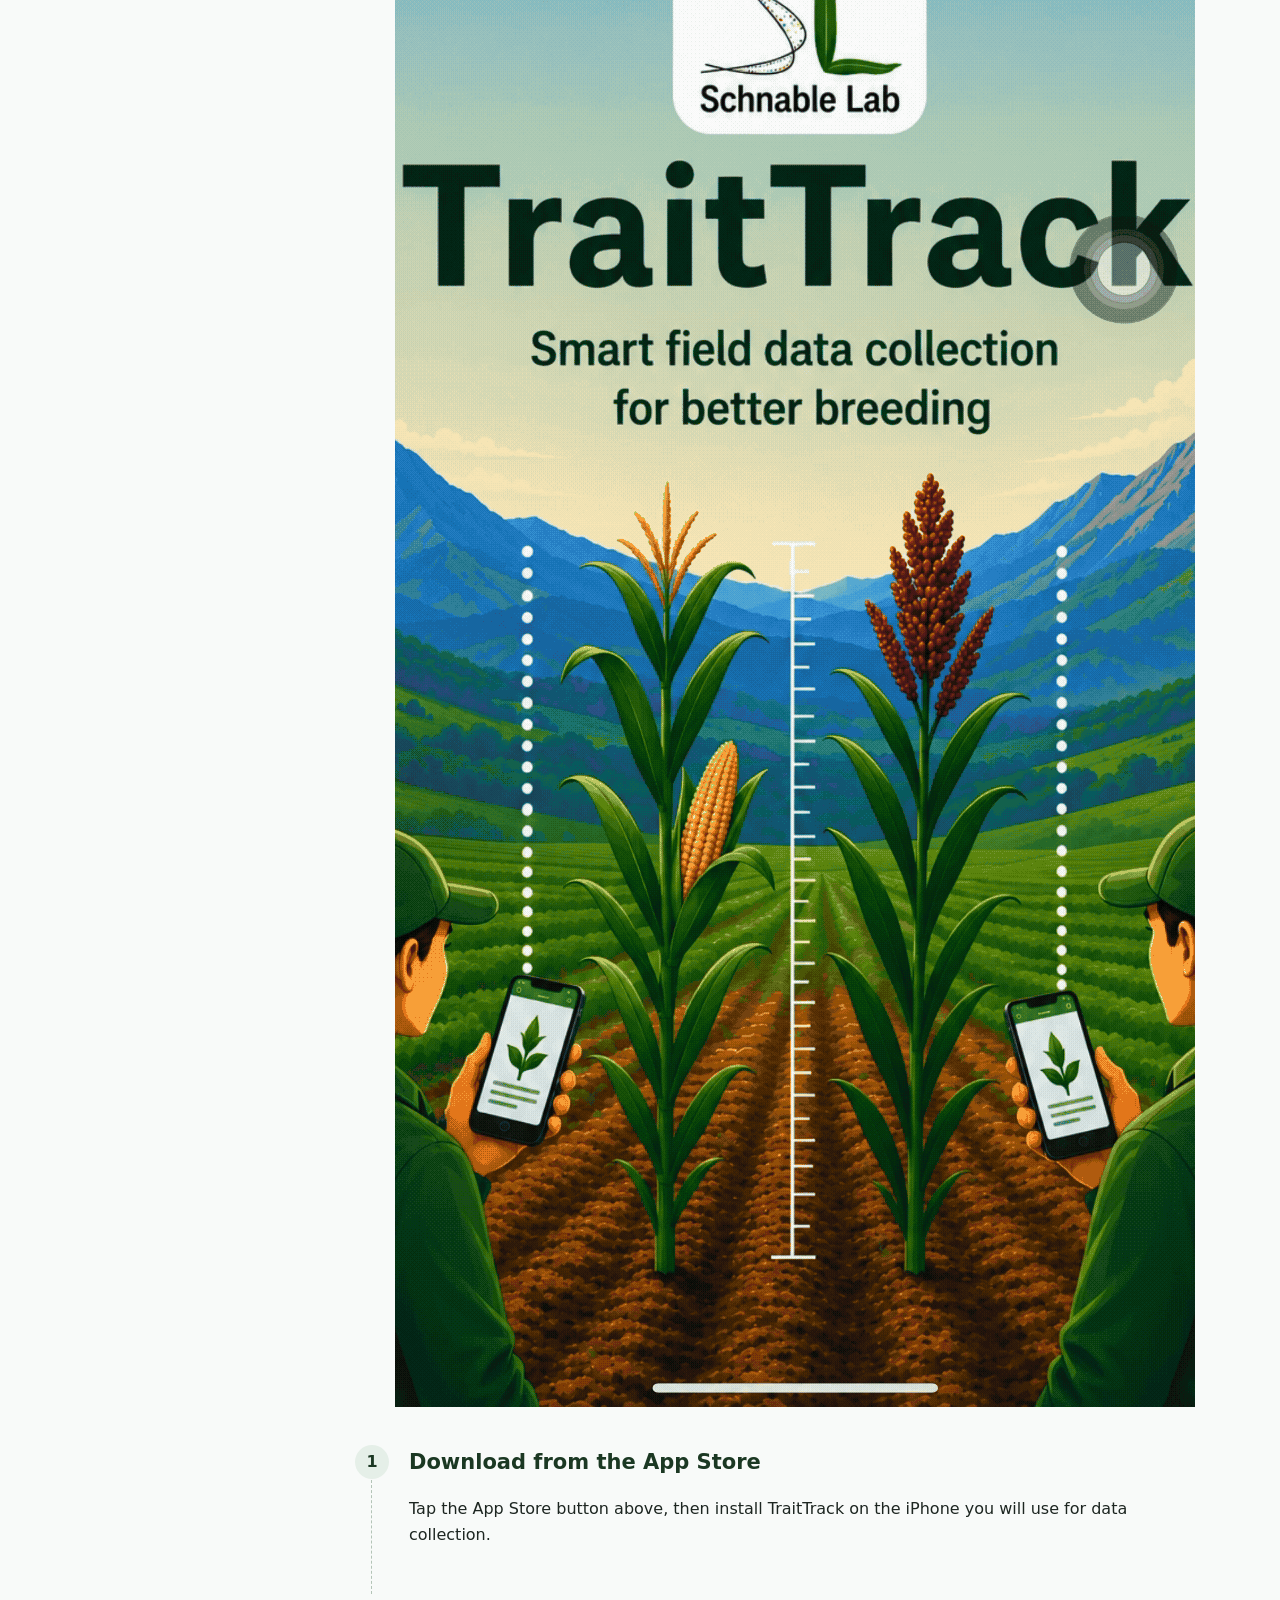
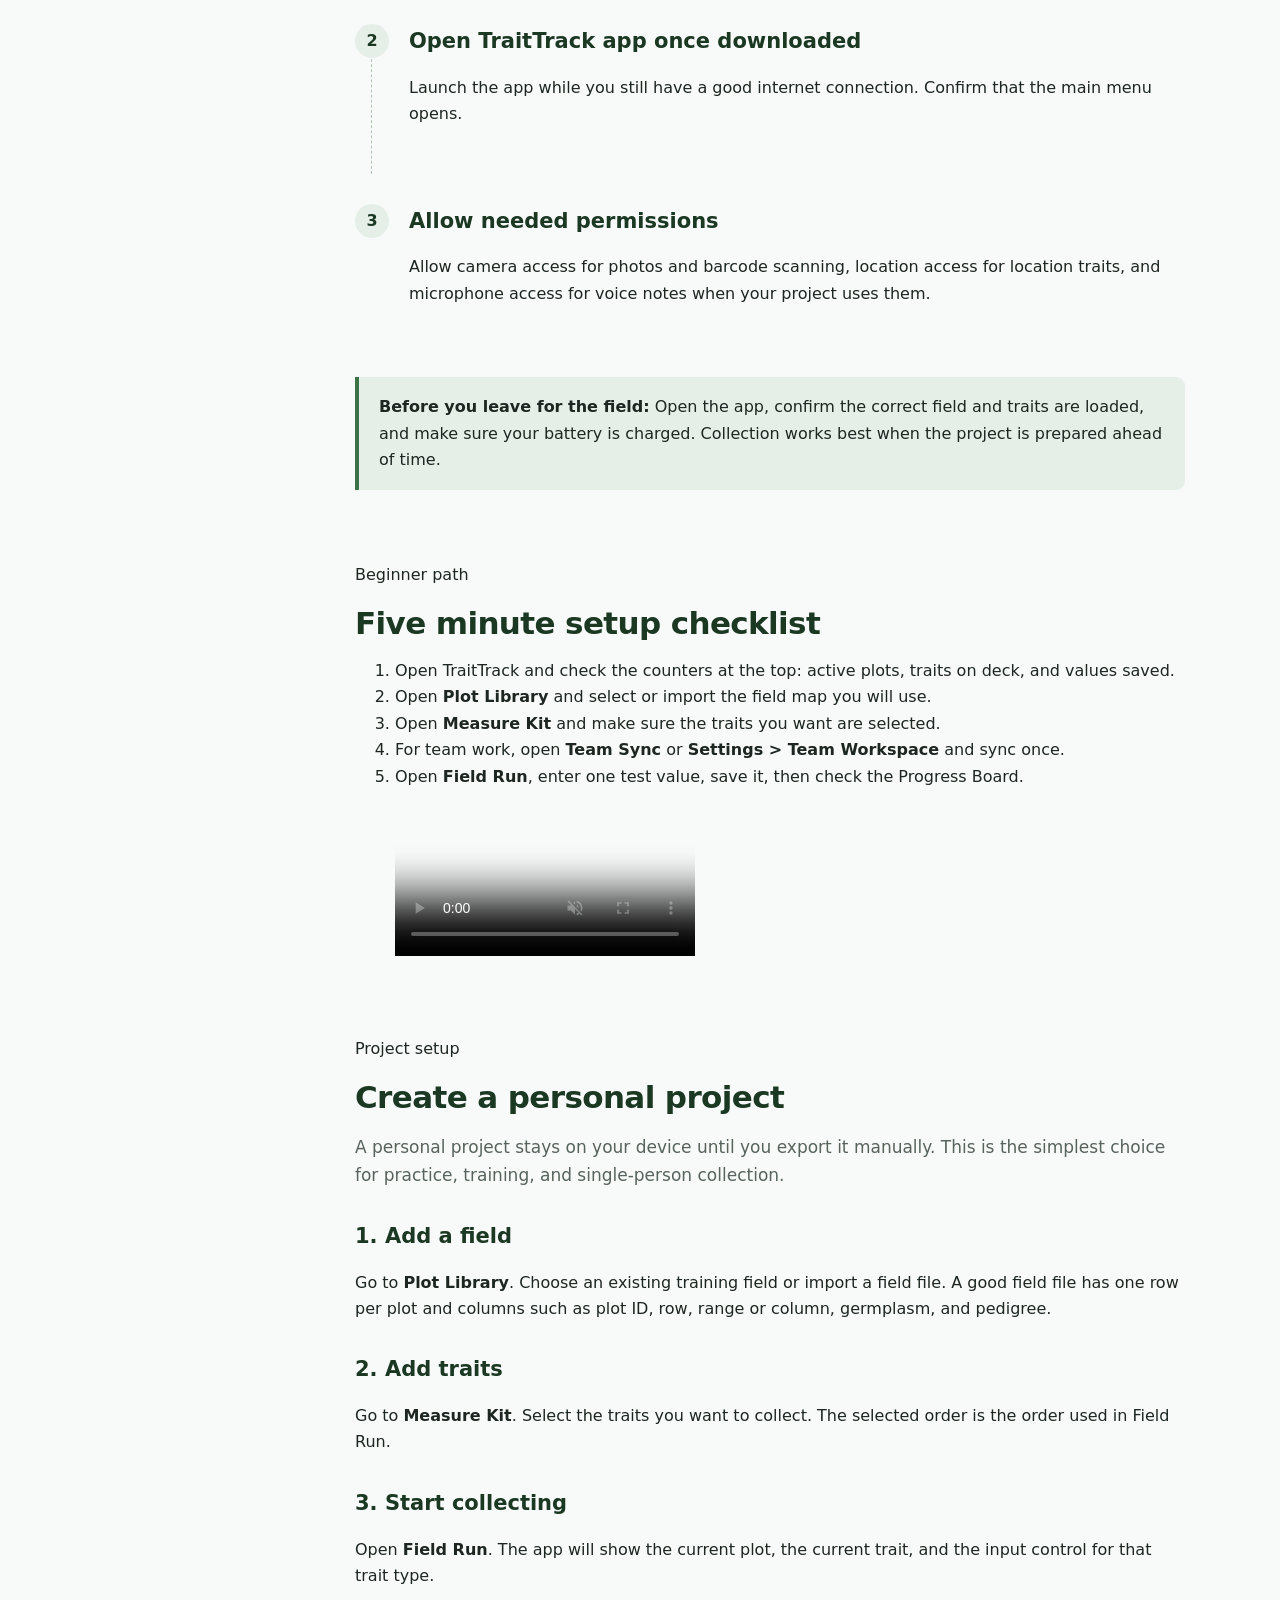
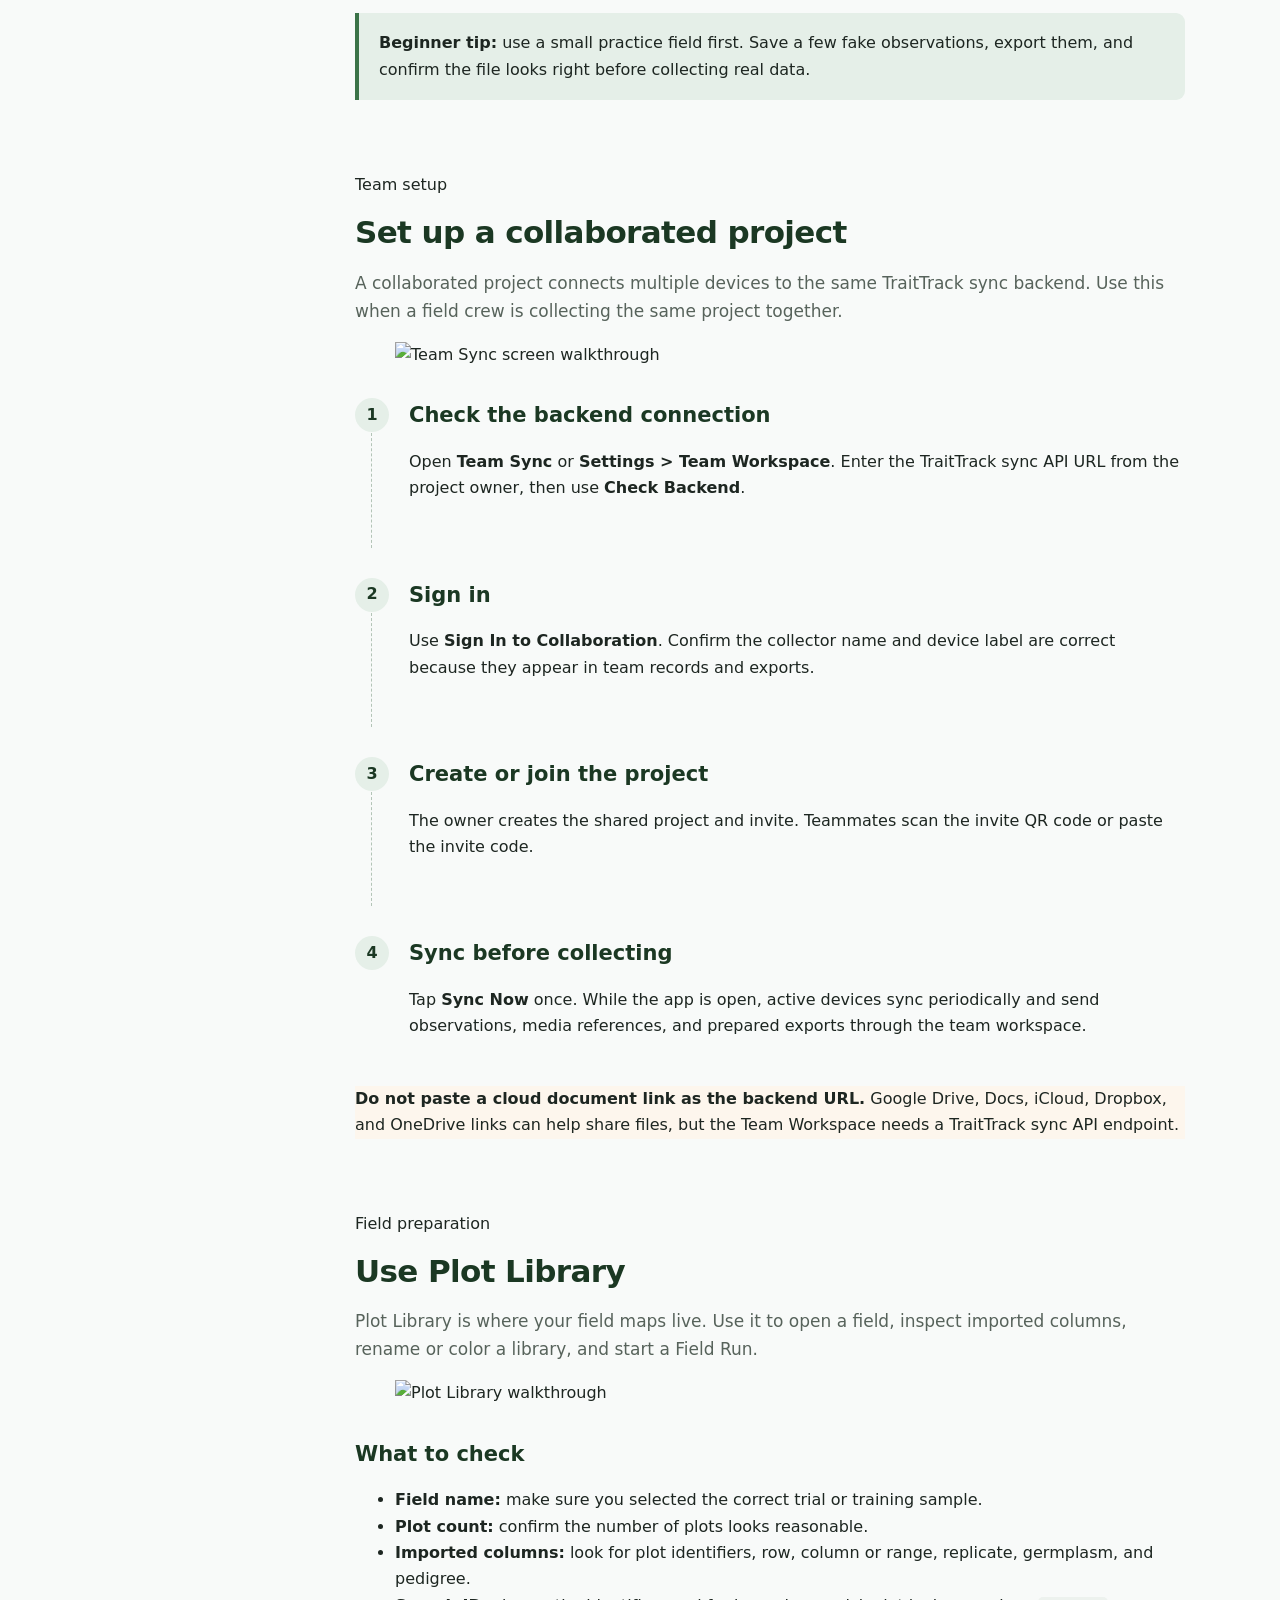
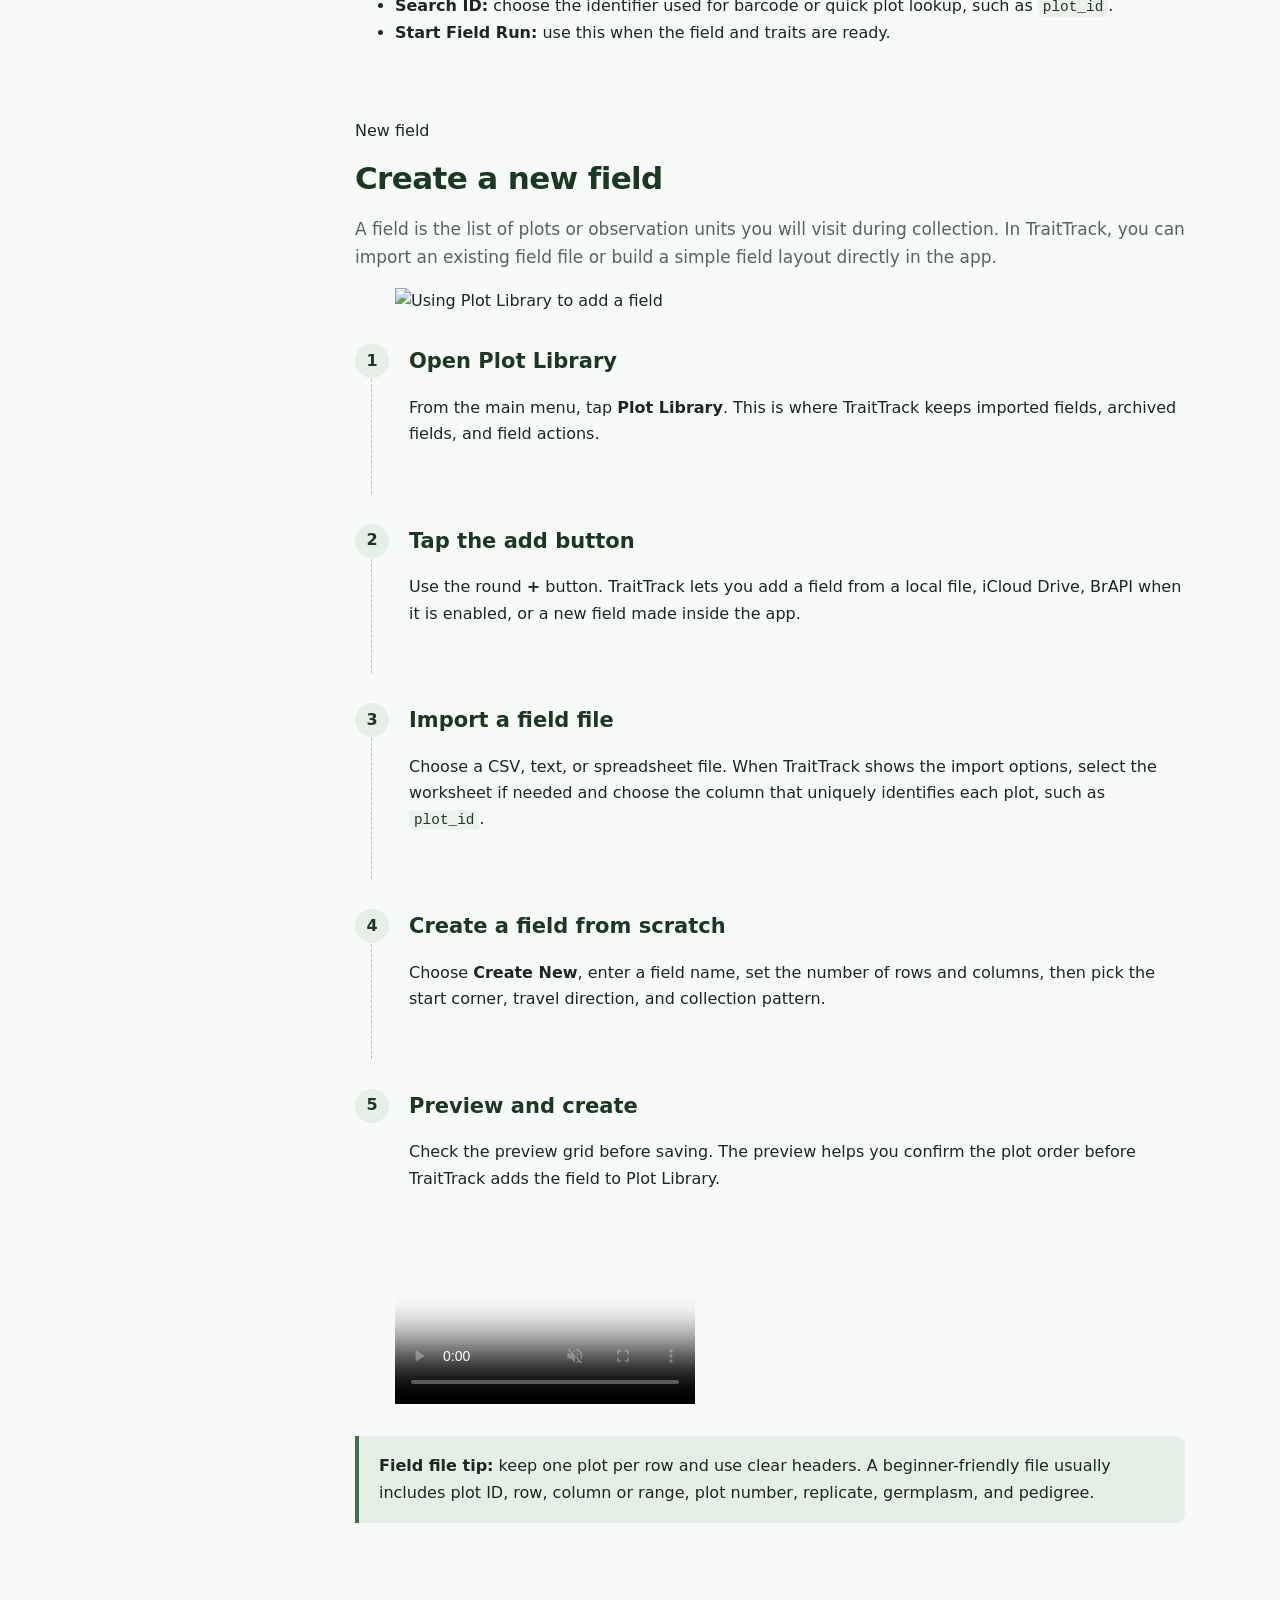
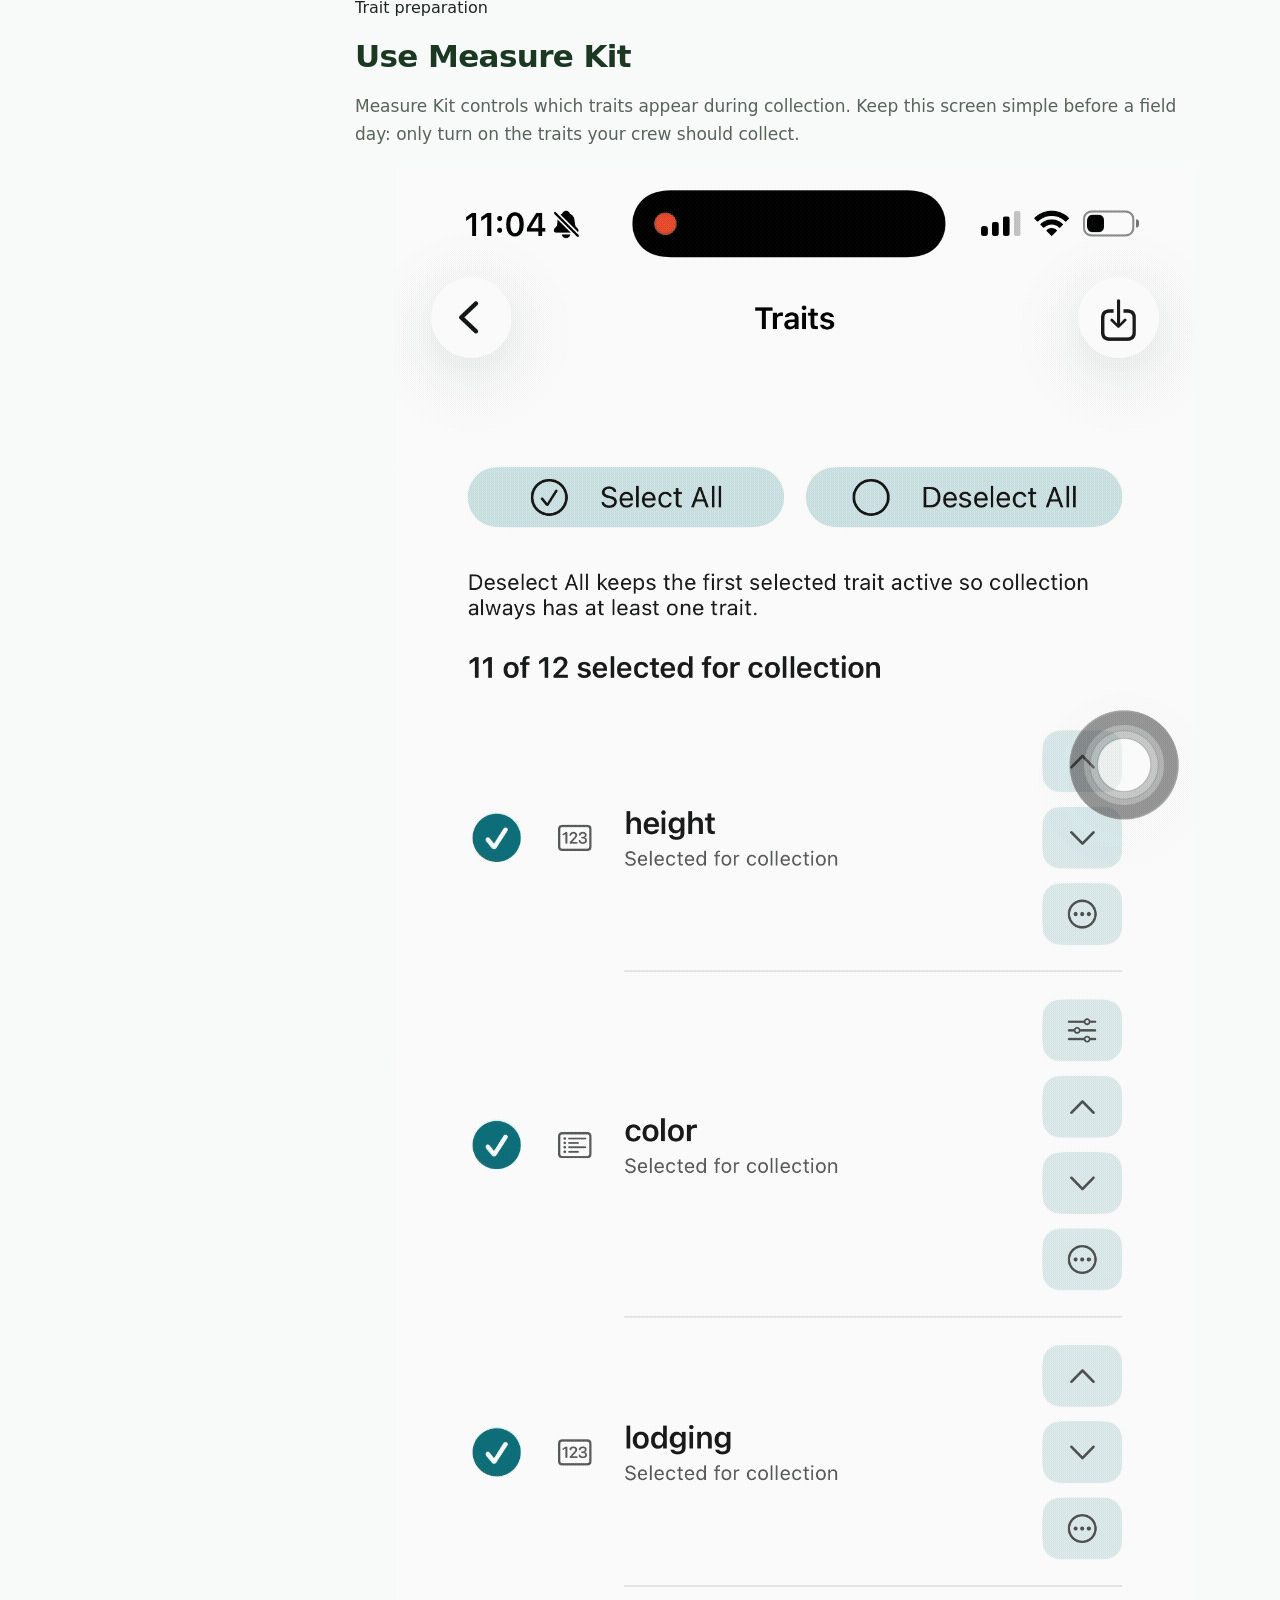
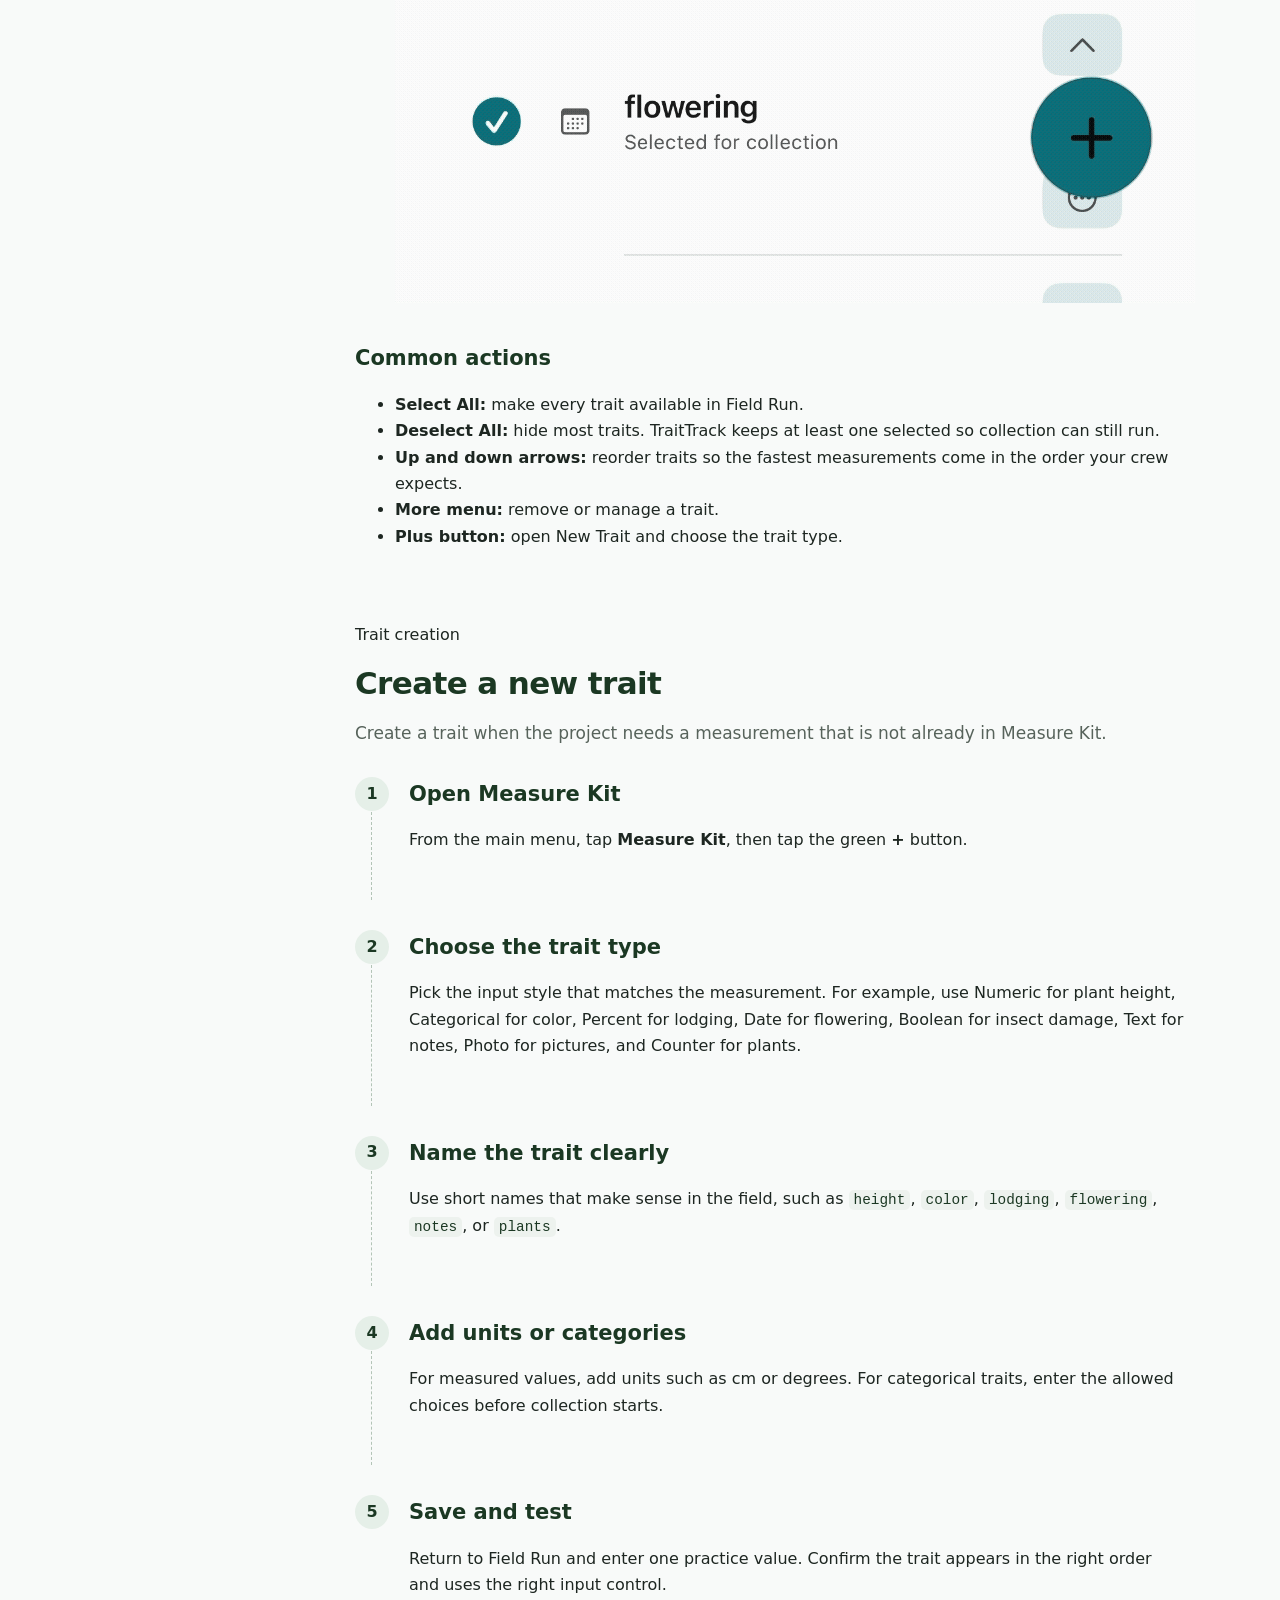
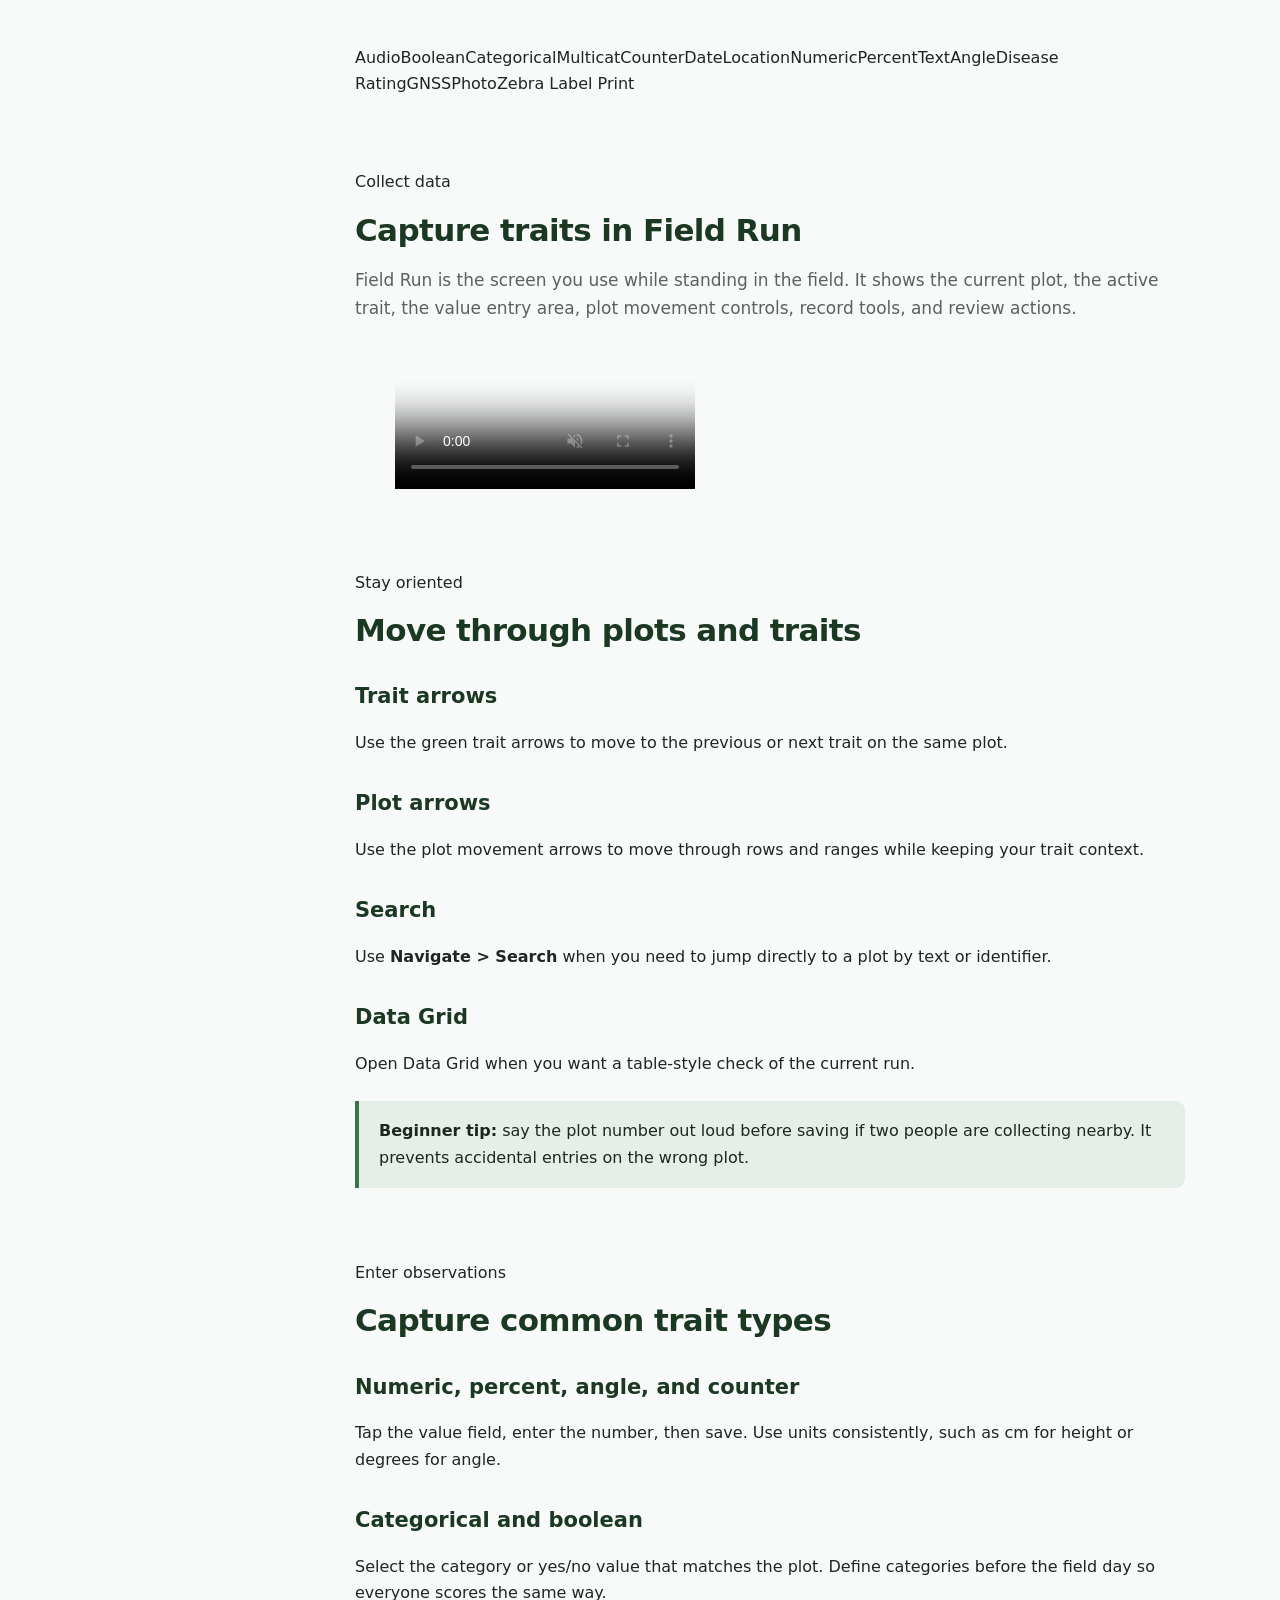
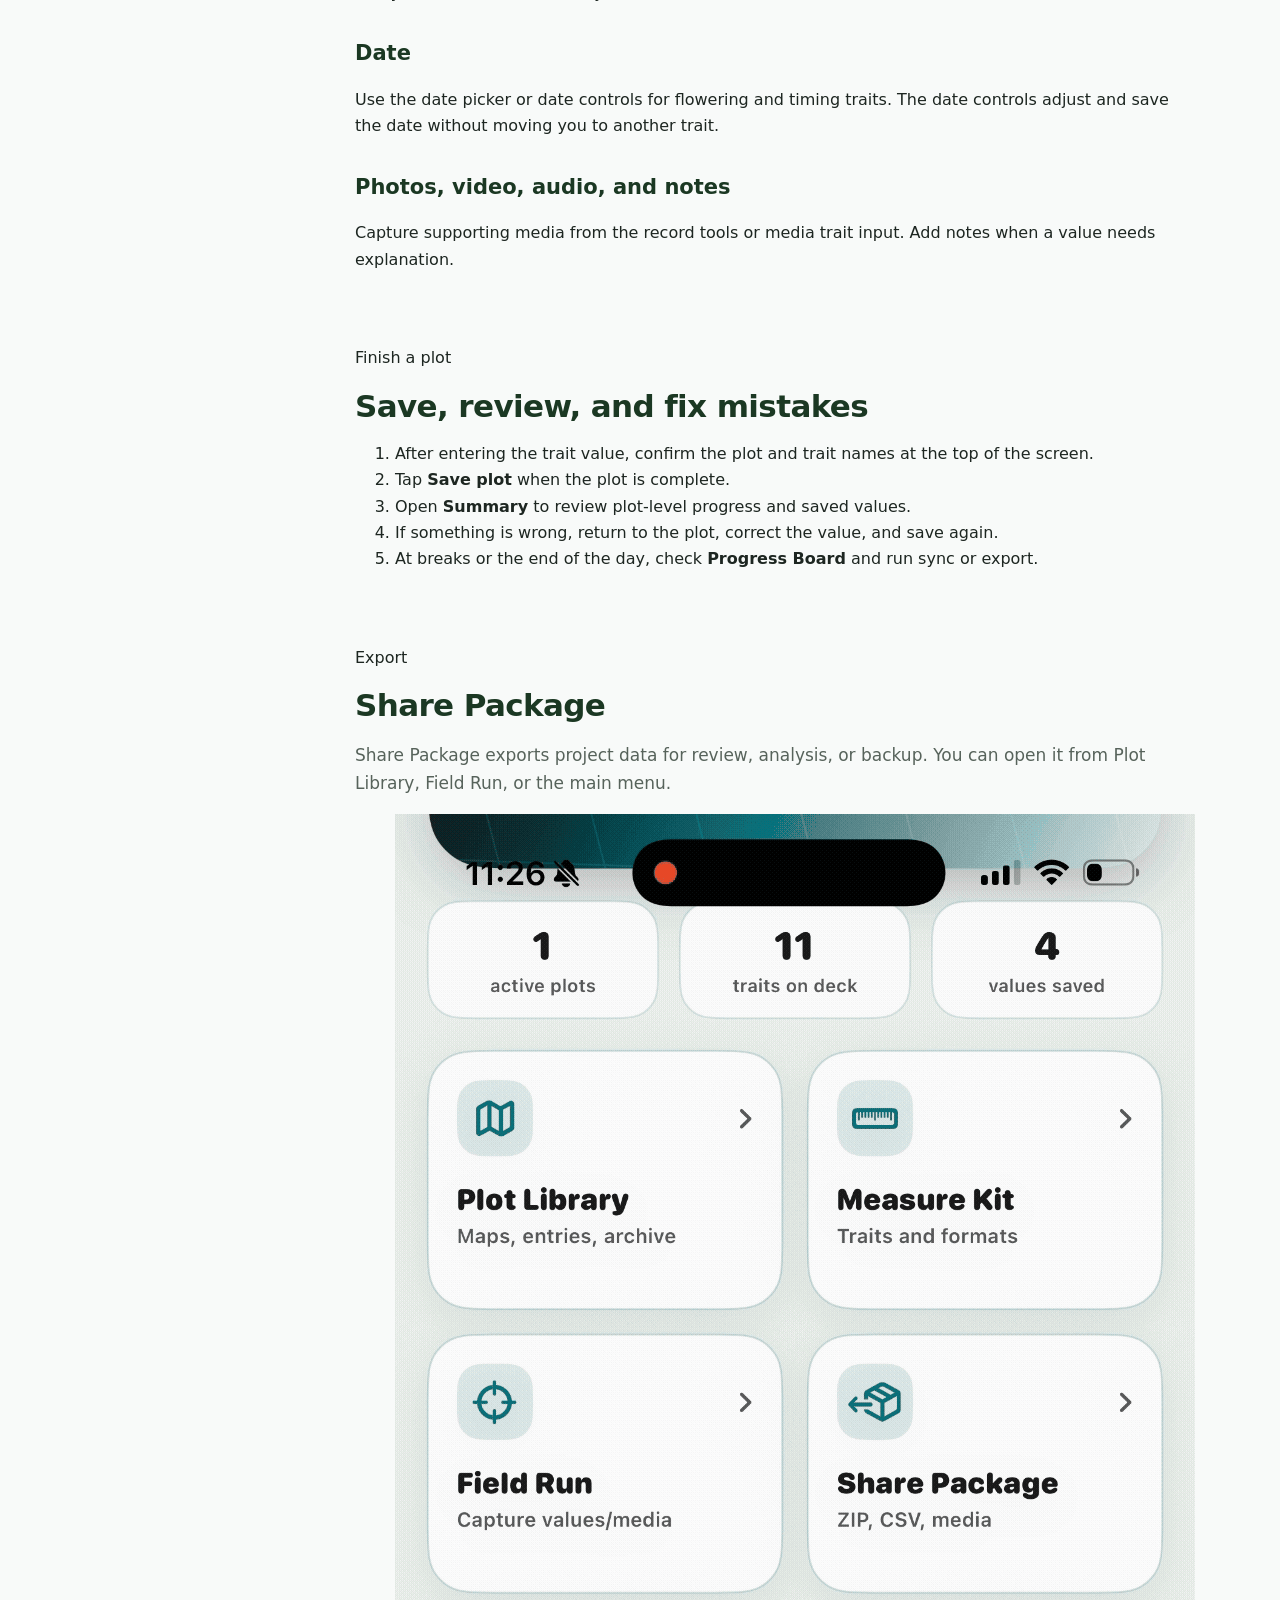
==== commit 663ddfdf: "Add files via upload" ====
--- a/docs/index.html
+++ b/docs/index.html
@@ -1,2041 +1,961 @@
-<!DOCTYPE html>
+<!doctype html>
 <html lang="en">
-<head>
-
-<meta charset="UTF-8">
-<meta name="viewport" content="width=device-width, initial-scale=1.0">
-
-<title>TraitTrack Guide</title>
-
-<link rel="stylesheet" href="TraitTrack_website_css_v3.css">
-
-<style>
-
-/* =========================================================
-   VERSION 2 — NAVIGATION
-   ========================================================= */
-
-html {
-  scroll-behavior: smooth;
-  scroll-padding-top: 120px;
-}
-
-.top-nav {
-  position: sticky;
-  top: 0;
-  z-index: 1000;
-
-  display: flex;
-  align-items: center;
-  justify-content: center;
-  flex-wrap: wrap;
-
-  gap: 2px;
-  padding: 0 20px;
-
-  background: white;
-  border-bottom: 1px solid var(--border);
-
-  box-shadow: 0 2px 8px rgba(0, 0, 0, 0.06);
-}
-
-.nav-dropdown {
-  position: relative;
-}
-
-.nav-dropdown-btn {
-  border: none;
-  background: transparent;
-
-  padding: 17px 14px;
-
-  font-family: inherit;
-  font-size: 14px;
-  font-weight: 600;
-
-  color: var(--text);
-
-  cursor: pointer;
-  white-space: nowrap;
-
-  transition:
-    background 0.15s ease,
-    color 0.15s ease;
-}
-
-.nav-dropdown-btn:hover,
-.nav-dropdown:hover .nav-dropdown-btn {
-  background: #f3f6f4;
-  color: var(--accent);
-}
-
-.dropdown-content {
-  display: none;
-
-  position: absolute;
-  top: 100%;
-  left: 0;
-
-  min-width: 235px;
-
-  background: white;
-
-  border: 1px solid var(--border);
-  border-top: none;
-
-  border-radius: 0 0 10px 10px;
-
-  box-shadow: 0 10px 25px rgba(0, 0, 0, 0.12);
-
-  padding: 8px 0;
-}
-
-.nav-dropdown:hover .dropdown-content {
-  display: block;
-}
-
-.dropdown-content a {
-  display: block;
-
-  padding: 10px 16px;
-
-  color: var(--text);
-  text-decoration: none;
-
-  font-size: 14px;
-  line-height: 1.4;
-
-  transition:
-    background 0.15s ease,
-    color 0.15s ease;
-}
-
-.dropdown-content a:hover {
-  background: #f3f6f4;
-  color: var(--accent);
-}
-
-
-/* =========================================================
-   MOBILE NAVIGATION
-   ========================================================= */
-
-@media (max-width: 900px) {
-
-  .top-nav {
-    justify-content: flex-start;
-    overflow-x: auto;
-    flex-wrap: nowrap;
-
-    padding: 0 10px;
-
-    scrollbar-width: thin;
-  }
-
-  .nav-dropdown-btn {
-    padding: 15px 11px;
-    font-size: 13px;
-  }
-
-  .dropdown-content {
-    position: fixed;
-
-    left: 10px;
-    right: 10px;
-
-    min-width: auto;
-
-    border: 1px solid var(--border);
-    border-radius: 10px;
-
-    margin-top: 0;
-  }
-
-}
-
-@media (max-width: 650px) {
-
-  .top-nav {
-    display: none;
-  }
-
-  .menu-btn {
-    display: block !important;
-  }
-
-}
-
-
-/* =========================================================
-   CONTENT / NAVIGATION SPACING
-   ========================================================= */
-
-main {
-  width: 100%;
-}
-
-section {
-  scroll-margin-top: 120px;
-}
-
-
-/* =========================================================
-   VERSION LABEL
-   ========================================================= */
-
-.version-label {
-  display: inline-block;
-
-  margin-bottom: 12px;
-
-  padding: 5px 10px;
-
-  border: 1px solid var(--border);
-  border-radius: 999px;
-
-  font-size: 13px;
-  font-weight: 700;
-
-  color: var(--accent);
-
-  background: #f3f6f4;
-}
-
-
-/* =========================================================
-   SEARCH HIGHLIGHT
-   ========================================================= */
-
-.search-match {
-  background: #fff3a8;
-  border-radius: 3px;
-  padding: 0 2px;
-}
-
-
-/* =========================================================
-   SIMPLE TABLE
-   ========================================================= */
-
-.data-table {
-  width: 100%;
-  border-collapse: collapse;
-  margin: 24px 0;
-  font-size: 14px;
-}
-
-.data-table th,
-.data-table td {
-  padding: 12px 14px;
-  border: 1px solid var(--border);
-  text-align: left;
-  vertical-align: top;
-}
-
-.data-table th {
-  font-weight: 700;
-  background: #f3f6f4;
-}
-
-
-/* =========================================================
-   FEATURE LIST
-   ========================================================= */
-
-.feature-list {
-  display: grid;
-  gap: 14px;
-  margin: 24px 0;
-}
-
-.feature-item {
-  padding: 16px 18px;
-
-  border: 1px solid var(--border);
-  border-radius: 10px;
-
-  background: white;
-}
-
-.feature-item strong {
-  display: block;
-  margin-bottom: 5px;
-}
-
-
-/* =========================================================
-   SUPPORT BOX
-   ========================================================= */
-
-.support-box {
-  margin-top: 30px;
-  padding: 22px;
-
-  border: 1px solid var(--border);
-  border-radius: 12px;
-
-  background: #f7f9f8;
-}
-
-
-.video-placeholder {
-  margin: 18px 0 28px;
-  padding: 16px 18px;
-  border: 1px dashed var(--border);
-  border-radius: 10px;
-  background: #f7f9f8;
-  color: var(--text);
-}
-.video-placeholder span {
-  font-size: 13px;
-  opacity: 0.75;
-}
-
-</style>
-
-</head>
-
-
-<body>
-
-
-<!-- =======================================================
-     HEADER
-     ======================================================= -->
-
-<header class="header">
-
-  <div class="header-inner">
-
-    <a class="logo" href="#top">
-      <span class="logo-mark">T</span>TraitTrack
-    </a>
-
-    <span class="tagline">
-      Guide & documentation
-    </span>
-
-    <div class="search">
-
-      <span>⌕</span>
-
-      <input
-        id="searchInput"
-        type="search"
-        placeholder="Search the guide…"
+  <head>
+    <meta charset="UTF-8" />
+    <meta name="viewport" content="width=device-width, initial-scale=1.0" />
+    <meta
+      name="description"
+      content="Beginner tutorial for installing TraitTrack, creating projects, collaborating, collecting field traits, and using every major app screen."
+    />
+    <title>TraitTrack Beginner Tutorial</title>
+    <link rel="icon" href="media/traittrack-app-icon.png" />
+    <link rel="stylesheet" href="TraitTrack_website_css_v3.css" />
+  </head>
+  <body>
+    <header class="site-header">
+      <a class="brand" href="#top" aria-label="TraitTrack tutorial home">
+        <img src="media/traittrack-app-icon.png" alt="" class="brand-icon" />
+        <span>TraitTrack</span>
+      </a>
+      <button
+        class="menu-btn"
+        id="menuBtn"
+        aria-label="Open tutorial menu"
+        aria-expanded="false"
       >
-
+        Menu
+      </button>
+      <label class="search" aria-label="Search tutorial">
+        <span>Search</span>
+        <input
+          id="searchInput"
+          type="search"
+          placeholder="Search the tutorial"
+        />
+      </label>
+    </header>
+
+    <div class="layout" id="top">
+      <aside class="sidebar" id="sidebar" aria-label="Tutorial sections">
+        <nav class="nav">
+          <p class="nav-title">Start</p>
+          <a href="#overview">Overview</a>
+          <a href="#install">Install the app</a>
+          <a href="#quick-start">Five minute setup</a>
+          <p class="nav-title">Projects</p>
+          <a href="#personal-project">Personal project</a>
+          <a href="#team-project">Collaborated project</a>
+          <a href="#plot-library">Plot Library</a>
+          <a href="#create-field">Create a field</a>
+          <a href="#measure-kit">Measure Kit</a>
+          <a href="#new-trait">Create a trait</a>
+          <p class="nav-title">Collect</p>
+          <a href="#field-run">Field Run</a>
+          <a href="#field-run-navigation">Move through plots</a>
+          <a href="#capture-traits">Capture traits</a>
+          <a href="#save-review">Save and review</a>
+          <p class="nav-title">More Tools</p>
+          <a href="#share-package">Share Package</a>
+          <a href="#progress-board">Progress Board</a>
+          <a href="#settings">Settings</a>
+          <a href="#utilities">Utilities</a>
+          <a href="#reference">Reference</a>
+          <a href="#support">Support</a>
+          <a href="#citation">Citation</a>
+        </nav>
+      </aside>
+
+      <main>
+        <section class="hero" id="overview">
+          <div class="hero-copy">
+            <p class="eyebrow">TRAITRACK GUIDE</p>
+            <h1>Collect. Collaborate. Track.</h1>
+            <p class="lead">
+              TraitTrack is a collaborative field-phenotyping application
+              designed to help researchers collect, synchronize, manage, and
+              review plant trait data directly during field experiments.
+            </p>
+            <div class="hero-actions">
+              <a class="button" href="#install">Start tutorial</a>
+              <a class="button ghost" href="#field-run">Go to Field Run</a>
+            </div>
+          </div>
+          <div class="hero-media">
+            <img
+              src="media/traittrack-overview-poster.png"
+              alt="TraitTrack poster showing smart field data collection for better breeding"
+              class="field-art overview-poster"
+            />
+          </div>
+        </section>
+
+        <p class="no-results" id="noResults">
+          No tutorial sections match that search.
+        </p>
+
+        <section id="what-is-traittrack">
+          <p class="section-kicker">What the app does</p>
+          <h2>TraitTrack in one minute</h2>
+          <p class="lead">
+            TraitTrack is an iPhone and iPad app for plant phenotyping. It helps
+            you import a field map, choose traits, walk through plots, collect
+            values and media, and export or sync the finished observations.
+          </p>
+          <div class="feature-grid">
+            <article class="feature">
+              <span class="feature-tag">Field map</span>
+              <h3>Know where you are</h3>
+              <p>
+                Plots can include identifiers such as <code>plot_id</code>,
+                <code>row</code>, <code>column</code>, <code>plot</code>,
+                <code>replicate</code>, <code>germplasm</code>, and
+                <code>pedigree</code>.
+              </p>
+            </article>
+            <article class="feature">
+              <span class="feature-tag">Traits</span>
+              <h3>Measure the right things</h3>
+              <p>
+                Traits can be numeric, categorical, percent, date, boolean,
+                text, photo, counter, location, angle, audio, video, disease
+                rating, GNSS, and more.
+              </p>
+            </article>
+            <article class="feature">
+              <span class="feature-tag">Field Run</span>
+              <h3>Collect without losing your place</h3>
+              <p>
+                The Field Run screen keeps the current plot and current trait
+                visible while you move through the field.
+              </p>
+            </article>
+            <article class="feature">
+              <span class="feature-tag">Team</span>
+              <h3>Work alone or together</h3>
+              <p>
+                Use a personal local project for solo work, or connect a team
+                workspace when several devices need to sync the same project.
+              </p>
+            </article>
+          </div>
+        </section>
+
+        <section id="install">
+          <p class="section-kicker">Step 1</p>
+          <h2>Install the TraitTrack app</h2>
+          <p class="lead"></p>
+
+          <div class="app-download">
+            <img
+              src="media/traittrack-app-icon.png"
+              alt="TraitTrack app icon"
+              class="download-app-icon"
+            />
+            <div>
+              <h3>TraitTrack for iPhone</h3>
+              <p>
+                Download the app, open it once, and confirm the main menu loads
+                before you go to the field.
+              </p>
+            </div>
+            <a
+              class="app-store-badge"
+              href="https://apps.apple.com/us/app/traittrack/id6798378635"
+              target="_blank"
+              rel="noopener noreferrer"
+              aria-label="Download TraitTrack on the App Store"
+            >
+              <svg class="apple-mark" viewBox="0 0 24 28" aria-hidden="true">
+                <path
+                  d="M19.8 14.8c0-3.2 2.6-4.8 2.7-4.9-1.5-2.2-3.8-2.5-4.6-2.5-1.9-.2-3.8 1.1-4.7 1.1-1 0-2.5-1.1-4.1-1.1-2.1 0-4 1.2-5.1 3.1-2.2 3.8-.6 9.5 1.6 12.6 1.1 1.5 2.3 3.2 3.9 3.1 1.6-.1 2.2-1 4.1-1s2.4 1 4.1 1c1.7 0 2.8-1.5 3.8-3 1.2-1.7 1.7-3.4 1.7-3.5-.1 0-3.3-1.3-3.4-4.9zM16.6 5.4c.9-1 1.4-2.5 1.3-3.9-1.2.1-2.7.8-3.6 1.8-.8.9-1.5 2.4-1.3 3.8 1.3.1 2.7-.7 3.6-1.7z"
+                />
+              </svg>
+              <span><small>Download on the</small>App Store</span>
+            </a>
+          </div>
+          <div class="media-row">
+            <figure class="phone-media">
+              <img
+                src="images/1.gif"
+                alt="Opening TraitTrack from the iPhone home screen"
+              />
+            </figure>
+            <div class="steps compact">
+              <article class="step">
+                <h3>Download from the App Store</h3>
+                <p>
+                  Tap the App Store button above, then install TraitTrack on the
+                  iPhone you will use for data collection.
+                </p>
+              </article>
+              <article class="step">
+                <h3>Open TraitTrack app once downloaded</h3>
+                <p>
+                  Launch the app while you still have a good internet
+                  connection. Confirm that the main menu opens.
+                </p>
+              </article>
+              <article class="step">
+                <h3>Allow needed permissions</h3>
+                <p>
+                  Allow camera access for photos and barcode scanning, location
+                  access for location traits, and microphone access for voice
+                  notes when your project uses them.
+                </p>
+              </article>
+            </div>
+          </div>
+          <div class="callout">
+            <strong>Before you leave for the field:</strong> Open the app,
+            confirm the correct field and traits are loaded, and make sure your
+            battery is charged. Collection works best when the project is
+            prepared ahead of time.
+          </div>
+        </section>
+
+        <section id="quick-start">
+          <p class="section-kicker">Beginner path</p>
+          <h2>Five minute setup checklist</h2>
+          <ol class="checklist">
+            <li>
+              Open TraitTrack and check the counters at the top: active plots,
+              traits on deck, and values saved.
+            </li>
+            <li>
+              Open <strong>Plot Library</strong> and select or import the field
+              map you will use.
+            </li>
+            <li>
+              Open <strong>Measure Kit</strong> and make sure the traits you
+              want are selected.
+            </li>
+            <li>
+              For team work, open <strong>Team Sync</strong> or
+              <strong>Settings > Team Workspace</strong> and sync once.
+            </li>
+            <li>
+              Open <strong>Field Run</strong>, enter one test value, save it,
+              then check the Progress Board.
+            </li>
+          </ol>
+          <figure class="wide-video">
+            <video
+              controls
+              muted
+              playsinline
+              preload="metadata"
+              poster="media/screenshots/2-poster.jpg"
+            >
+              <source src="media/videos/2.mp4" type="video/mp4" />
+            </video>
+          </figure>
+        </section>
+
+        <section id="personal-project">
+          <p class="section-kicker">Project setup</p>
+          <h2>Create a personal project</h2>
+          <p class="lead">
+            A personal project stays on your device until you export it
+            manually. This is the simplest choice for practice, training, and
+            single-person collection.
+          </p>
+          <div class="tutorial-grid">
+            <article class="tutorial-card">
+              <h3>1. Add a field</h3>
+              <p>
+                Go to <strong>Plot Library</strong>. Choose an existing training
+                field or import a field file. A good field file has one row per
+                plot and columns such as plot ID, row, range or column,
+                germplasm, and pedigree.
+              </p>
+            </article>
+            <article class="tutorial-card">
+              <h3>2. Add traits</h3>
+              <p>
+                Go to <strong>Measure Kit</strong>. Select the traits you want
+                to collect. The selected order is the order used in Field Run.
+              </p>
+            </article>
+            <article class="tutorial-card">
+              <h3>3. Start collecting</h3>
+              <p>
+                Open <strong>Field Run</strong>. The app will show the current
+                plot, the current trait, and the input control for that trait
+                type.
+              </p>
+            </article>
+          </div>
+          <div class="callout">
+            <strong>Beginner tip:</strong> use a small practice field first.
+            Save a few fake observations, export them, and confirm the file
+            looks right before collecting real data.
+          </div>
+        </section>
+
+        <section id="team-project">
+          <p class="section-kicker">Team setup</p>
+          <h2>Set up a collaborated project</h2>
+          <p class="lead">
+            A collaborated project connects multiple devices to the same
+            TraitTrack sync backend. Use this when a field crew is collecting
+            the same project together.
+          </p>
+          <div class="media-row reverse">
+            <figure class="phone-media">
+              <img src="images/2.gif" alt="Team Sync screen walkthrough" />
+            </figure>
+            <div class="steps compact">
+              <article class="step">
+                <h3>Check the backend connection</h3>
+                <p>
+                  Open <strong>Team Sync</strong> or
+                  <strong>Settings > Team Workspace</strong>. Enter the
+                  TraitTrack sync API URL from the project owner, then use
+                  <strong>Check Backend</strong>.
+                </p>
+              </article>
+              <article class="step">
+                <h3>Sign in</h3>
+                <p>
+                  Use <strong>Sign In to Collaboration</strong>. Confirm the
+                  collector name and device label are correct because they
+                  appear in team records and exports.
+                </p>
+              </article>
+              <article class="step">
+                <h3>Create or join the project</h3>
+                <p>
+                  The owner creates the shared project and invite. Teammates
+                  scan the invite QR code or paste the invite code.
+                </p>
+              </article>
+              <article class="step">
+                <h3>Sync before collecting</h3>
+                <p>
+                  Tap <strong>Sync Now</strong> once. While the app is open,
+                  active devices sync periodically and send observations, media
+                  references, and prepared exports through the team workspace.
+                </p>
+              </article>
+            </div>
+          </div>
+          <div class="warning">
+            <strong
+              >Do not paste a cloud document link as the backend URL.</strong
+            >
+            Google Drive, Docs, iCloud, Dropbox, and OneDrive links can help
+            share files, but the Team Workspace needs a TraitTrack sync API
+            endpoint.
+          </div>
+        </section>
+
+        <section id="plot-library">
+          <p class="section-kicker">Field preparation</p>
+          <h2>Use Plot Library</h2>
+          <p class="lead">
+            Plot Library is where your field maps live. Use it to open a field,
+            inspect imported columns, rename or color a library, and start a
+            Field Run.
+          </p>
+          <div class="media-row">
+            <figure class="phone-media">
+              <img src="images/6.gif" alt="Plot Library walkthrough" />
+            </figure>
+            <div>
+              <h3>What to check</h3>
+              <ul class="plain-list">
+                <li>
+                  <strong>Field name:</strong> make sure you selected the
+                  correct trial or training sample.
+                </li>
+                <li>
+                  <strong>Plot count:</strong> confirm the number of plots looks
+                  reasonable.
+                </li>
+                <li>
+                  <strong>Imported columns:</strong> look for plot identifiers,
+                  row, column or range, replicate, germplasm, and pedigree.
+                </li>
+                <li>
+                  <strong>Search ID:</strong> choose the identifier used for
+                  barcode or quick plot lookup, such as <code>plot_id</code>.
+                </li>
+                <li>
+                  <strong>Start Field Run:</strong> use this when the field and
+                  traits are ready.
+                </li>
+              </ul>
+            </div>
+          </div>
+        </section>
+
+        <section id="create-field">
+          <p class="section-kicker">New field</p>
+          <h2>Create a new field</h2>
+          <p class="lead">
+            A field is the list of plots or observation units you will visit
+            during collection. In TraitTrack, you can import an existing field
+            file or build a simple field layout directly in the app.
+          </p>
+
+          <div class="media-row reverse">
+            <figure class="phone-media">
+              <img src="images/6.gif" alt="Using Plot Library to add a field" />
+            </figure>
+            <div class="steps compact">
+              <article class="step">
+                <h3>Open Plot Library</h3>
+                <p>
+                  From the main menu, tap <strong>Plot Library</strong>. This is
+                  where TraitTrack keeps imported fields, archived fields, and
+                  field actions.
+                </p>
+              </article>
+              <article class="step">
+                <h3>Tap the add button</h3>
+                <p>
+                  Use the round <strong>+</strong> button. TraitTrack lets you
+                  add a field from a local file, iCloud Drive, BrAPI when it is
+                  enabled, or a new field made inside the app.
+                </p>
+              </article>
+              <article class="step">
+                <h3>Import a field file</h3>
+                <p>
+                  Choose a CSV, text, or spreadsheet file. When TraitTrack shows
+                  the import options, select the worksheet if needed and choose
+                  the column that uniquely identifies each plot, such as
+                  <code>plot_id</code>.
+                </p>
+              </article>
+              <article class="step">
+                <h3>Create a field from scratch</h3>
+                <p>
+                  Choose <strong>Create New</strong>, enter a field name, set
+                  the number of rows and columns, then pick the start corner,
+                  travel direction, and collection pattern.
+                </p>
+              </article>
+              <article class="step">
+                <h3>Preview and create</h3>
+                <p>
+                  Check the preview grid before saving. The preview helps you
+                  confirm the plot order before TraitTrack adds the field to
+                  Plot Library.
+                </p>
+              </article>
+            </div>
+          </div>
+
+          <figure class="wide-video">
+            <video
+              controls
+              muted
+              playsinline
+              preload="metadata"
+              poster="media/screenshots/6-poster.jpg"
+            >
+              <source src="media/videos/6.mp4" type="video/mp4" />
+            </video>
+          </figure>
+
+          <div class="callout">
+            <strong>Field file tip:</strong> keep one plot per row and use clear
+            headers. A beginner-friendly file usually includes plot ID, row,
+            column or range, plot number, replicate, germplasm, and pedigree.
+          </div>
+        </section>
+
+        <section id="measure-kit">
+          <p class="section-kicker">Trait preparation</p>
+          <h2>Use Measure Kit</h2>
+          <p class="lead">
+            Measure Kit controls which traits appear during collection. Keep
+            this screen simple before a field day: only turn on the traits your
+            crew should collect.
+          </p>
+          <div class="media-row reverse">
+            <figure class="phone-media">
+              <img src="images/4.gif" alt="Measure Kit walkthrough" />
+            </figure>
+            <div>
+              <h3>Common actions</h3>
+              <ul class="plain-list">
+                <li>
+                  <strong>Select All:</strong> make every trait available in
+                  Field Run.
+                </li>
+                <li>
+                  <strong>Deselect All:</strong> hide most traits. TraitTrack
+                  keeps at least one selected so collection can still run.
+                </li>
+                <li>
+                  <strong>Up and down arrows:</strong> reorder traits so the
+                  fastest measurements come in the order your crew expects.
+                </li>
+                <li><strong>More menu:</strong> remove or manage a trait.</li>
+                <li>
+                  <strong>Plus button:</strong> open New Trait and choose the
+                  trait type.
+                </li>
+              </ul>
+            </div>
+          </div>
+        </section>
+
+        <section id="new-trait">
+          <p class="section-kicker">Trait creation</p>
+          <h2>Create a new trait</h2>
+          <p class="lead">
+            Create a trait when the project needs a measurement that is not
+            already in Measure Kit.
+          </p>
+          <div class="steps">
+            <article class="step">
+              <h3>Open Measure Kit</h3>
+              <p>
+                From the main menu, tap <strong>Measure Kit</strong>, then tap
+                the green <strong>+</strong> button.
+              </p>
+            </article>
+            <article class="step">
+              <h3>Choose the trait type</h3>
+              <p>
+                Pick the input style that matches the measurement. For example,
+                use Numeric for plant height, Categorical for color, Percent for
+                lodging, Date for flowering, Boolean for insect damage, Text for
+                notes, Photo for pictures, and Counter for plants.
+              </p>
+            </article>
+            <article class="step">
+              <h3>Name the trait clearly</h3>
+              <p>
+                Use short names that make sense in the field, such as
+                <code>height</code>, <code>color</code>, <code>lodging</code>,
+                <code>flowering</code>, <code>notes</code>, or
+                <code>plants</code>.
+              </p>
+            </article>
+            <article class="step">
+              <h3>Add units or categories</h3>
+              <p>
+                For measured values, add units such as cm or degrees. For
+                categorical traits, enter the allowed choices before collection
+                starts.
+              </p>
+            </article>
+            <article class="step">
+              <h3>Save and test</h3>
+              <p>
+                Return to Field Run and enter one practice value. Confirm the
+                trait appears in the right order and uses the right input
+                control.
+              </p>
+            </article>
+          </div>
+          <div class="trait-types">
+            <span>Audio</span><span>Boolean</span><span>Categorical</span
+            ><span>Multicat</span><span>Counter</span><span>Date</span
+            ><span>Location</span><span>Numeric</span><span>Percent</span
+            ><span>Text</span><span>Angle</span><span>Disease Rating</span
+            ><span>GNSS</span><span>Photo</span><span>Zebra Label Print</span>
+          </div>
+        </section>
+
+        <section id="field-run">
+          <p class="section-kicker">Collect data</p>
+          <h2>Capture traits in Field Run</h2>
+          <p class="lead">
+            Field Run is the screen you use while standing in the field. It
+            shows the current plot, the active trait, the value entry area, plot
+            movement controls, record tools, and review actions.
+          </p>
+          <figure class="wide-video">
+            <video
+              controls
+              muted
+              playsinline
+              preload="metadata"
+              poster="media/screenshots/8-poster.jpg"
+            >
+              <source src="media/videos/8.mp4" type="video/mp4" />
+            </video>
+          </figure>
+        </section>
+
+        <section id="field-run-navigation">
+          <p class="section-kicker">Stay oriented</p>
+          <h2>Move through plots and traits</h2>
+          <div class="tutorial-grid">
+            <article class="tutorial-card">
+              <h3>Trait arrows</h3>
+              <p>
+                Use the green trait arrows to move to the previous or next trait
+                on the same plot.
+              </p>
+            </article>
+            <article class="tutorial-card">
+              <h3>Plot arrows</h3>
+              <p>
+                Use the plot movement arrows to move through rows and ranges
+                while keeping your trait context.
+              </p>
+            </article>
+            <article class="tutorial-card">
+              <h3>Search</h3>
+              <p>
+                Use <strong>Navigate > Search</strong> when you need to jump
+                directly to a plot by text or identifier.
+              </p>
+            </article>
+            <article class="tutorial-card">
+              <h3>Data Grid</h3>
+              <p>
+                Open Data Grid when you want a table-style check of the current
+                run.
+              </p>
+            </article>
+          </div>
+          <div class="callout">
+            <strong>Beginner tip:</strong> say the plot number out loud before
+            saving if two people are collecting nearby. It prevents accidental
+            entries on the wrong plot.
+          </div>
+        </section>
+
+        <section id="capture-traits">
+          <p class="section-kicker">Enter observations</p>
+          <h2>Capture common trait types</h2>
+          <div class="feature-grid">
+            <article class="feature">
+              <h3>Numeric, percent, angle, and counter</h3>
+              <p>
+                Tap the value field, enter the number, then save. Use units
+                consistently, such as cm for height or degrees for angle.
+              </p>
+            </article>
+            <article class="feature">
+              <h3>Categorical and boolean</h3>
+              <p>
+                Select the category or yes/no value that matches the plot.
+                Define categories before the field day so everyone scores the
+                same way.
+              </p>
+            </article>
+            <article class="feature">
+              <h3>Date</h3>
+              <p>
+                Use the date picker or date controls for flowering and timing
+                traits. The date controls adjust and save the date without
+                moving you to another trait.
+              </p>
+            </article>
+            <article class="feature">
+              <h3>Photos, video, audio, and notes</h3>
+              <p>
+                Capture supporting media from the record tools or media trait
+                input. Add notes when a value needs explanation.
+              </p>
+            </article>
+          </div>
+        </section>
+
+        <section id="save-review">
+          <p class="section-kicker">Finish a plot</p>
+          <h2>Save, review, and fix mistakes</h2>
+          <ol class="checklist">
+            <li>
+              After entering the trait value, confirm the plot and trait names
+              at the top of the screen.
+            </li>
+            <li>Tap <strong>Save plot</strong> when the plot is complete.</li>
+            <li>
+              Open <strong>Summary</strong> to review plot-level progress and
+              saved values.
+            </li>
+            <li>
+              If something is wrong, return to the plot, correct the value, and
+              save again.
+            </li>
+            <li>
+              At breaks or the end of the day, check
+              <strong>Progress Board</strong> and run sync or export.
+            </li>
+          </ol>
+        </section>
+
+        <section id="share-package">
+          <p class="section-kicker">Export</p>
+          <h2>Share Package</h2>
+          <p class="lead">
+            Share Package exports project data for review, analysis, or backup.
+            You can open it from Plot Library, Field Run, or the main menu.
+          </p>
+          <div class="media-row">
+            <figure class="phone-media">
+              <img src="images/15.gif" alt="Share Package walkthrough" />
+            </figure>
+            <div>
+              <h3>Choose the right format</h3>
+              <ul class="plain-list">
+                <li>
+                  <strong>Database or long format:</strong> best for full
+                  traceability. Each row is an observation with metadata such as
+                  trait, value, timestamp, person, device name, and attached
+                  media.
+                </li>
+                <li>
+                  <strong>Table or wide format:</strong> best for quick
+                  spreadsheet review. Each trait becomes a column beside plot
+                  identifiers.
+                </li>
+                <li>
+                  <strong>Bundle media:</strong> include photos, videos, and
+                  audio when those files are part of the observation record.
+                </li>
+              </ul>
+            </div>
+          </div>
+        </section>
+
+        <section id="progress-board">
+          <p class="section-kicker">Check progress</p>
+          <h2>Progress Board</h2>
+          <p class="lead">
+            Progress Board is a read-only dashboard for checking the current
+            project before syncing, exporting, or leaving the field.
+          </p>
+          <div class="media-row reverse">
+            <figure class="phone-media">
+              <img src="images/20.gif" alt="Progress Board walkthrough" />
+            </figure>
+            <div>
+              <h3>What it summarizes</h3>
+              <ul class="plain-list">
+                <li>Fields, entries, observations, and hours.</li>
+                <li>Collectors and recent activity.</li>
+                <li>Photos and media progress.</li>
+                <li>Busiest day and most observed traits.</li>
+              </ul>
+            </div>
+          </div>
+        </section>
+
+        <section id="settings">
+          <p class="section-kicker">App setup</p>
+          <h2>Settings</h2>
+          <p class="lead">
+            Settings controls identity, collaboration, field tools, interface
+            choices, movement behavior, navigation, audio feedback, BrAPI links,
+            diagnostics, storage, and preview tools.
+          </p>
+          <div class="media-row">
+            <figure class="phone-media">
+              <img src="images/3.gif" alt="Settings walkthrough" />
+            </figure>
+            <div class="settings-list">
+              <p>
+                <strong>Collector Identity:</strong> collector name, check-in,
+                and device label.
+              </p>
+              <p>
+                <strong>Team Workspace:</strong> backend URL, sign-in, invites,
+                sync queue, and shared media.
+              </p>
+              <p>
+                <strong>Field Movement:</strong> auto-advance, plot movement,
+                arrow lanes, and volume buttons.
+              </p>
+              <p>
+                <strong>Breeding API Links:</strong> BrAPI server profiles,
+                imports, connection tests, studies, variables, and observations.
+              </p>
+              <p>
+                <strong>Data Storage:</strong> backup, restore, and clear local
+                workspace.
+              </p>
+            </div>
+          </div>
+        </section>
+
+        <section id="utilities">
+          <p class="section-kicker">Other screens</p>
+          <h2>Useful tools in the main menu</h2>
+          <div class="utility-grid">
+            <article>
+              <img
+                src="media/screenshots/team-timers.png"
+                alt="Team Timers screen in TraitTrack"
+              />
+              <h3>Team Timers</h3>
+              <p>
+                Create timers for crews or field tasks. Start timers one by one
+                or all together.
+              </p>
+            </article>
+            <article>
+              <img
+                src="media/screenshots/seed-counter.png"
+                alt="Seed Counter screen in TraitTrack"
+              />
+              <h3>Seed Counter</h3>
+              <p>
+                Photograph a seed sample, review highlighted seeds, and save a
+                count with sample identifiers.
+              </p>
+            </article>
+            <article>
+              <img
+                src="media/screenshots/calculator.png"
+                alt="Calculator screen in TraitTrack"
+              />
+              <h3>Calculator</h3>
+              <p>
+                Run quick field calculations and review calculation history.
+              </p>
+            </article>
+            <article>
+              <img
+                src="media/screenshots/app-information.png"
+                alt="App Info screen in TraitTrack"
+              />
+              <h3>App Info</h3>
+              <p>
+                Read version details, contributor information, tutorials, and
+                citation references.
+              </p>
+            </article>
+          </div>
+        </section>
+
+        <section id="reference">
+          <p class="section-kicker">Quick reference</p>
+          <h2>Before a real field run</h2>
+          <div class="reference-table">
+            <div>
+              <strong>Field file</strong
+              ><span
+                >One row per plot, with clear identifiers such as plot ID, row,
+                column or range, germplasm, and pedigree.</span
+              >
+            </div>
+            <div>
+              <strong>Trait list</strong
+              ><span
+                >Only collect traits that are selected in Measure Kit. Put them
+                in the order your team will measure them.</span
+              >
+            </div>
+            <div>
+              <strong>Personal project</strong
+              ><span
+                >Best for one device, training, or work that will be shared
+                later by export.</span
+              >
+            </div>
+            <div>
+              <strong>Collaborated project</strong
+              ><span
+                >Best for multiple devices collecting into a shared project
+                through the TraitTrack sync API.</span
+              >
+            </div>
+            <div>
+              <strong>End of day</strong
+              ><span
+                >Check Progress Board, sync if working with a team, then export
+                a Share Package backup.</span
+              >
+            </div>
+          </div>
+        </section>
+
+        <section id="support">
+          <p class="section-kicker">Support</p>
+          <h2>How to get help</h2>
+          <p class="lead">
+            Use the project support page when you need help with installation,
+            field setup, data collection, exports, or team sync.
+          </p>
+
+          <div class="feature-grid">
+            <article class="feature">
+              <span class="feature-tag">Project page</span>
+              <h3>Open TraitTrack support</h3>
+              <p>
+                Visit the TraitTrack repository for project files, updates, and
+                support information.
+              </p>
+              <a
+                class="text-link"
+                href="https://github.com/sumeetmankar171/TraitTrack"
+                target="_blank"
+                rel="noopener noreferrer"
+              >
+                github.com/sumeetmankar171/TraitTrack
+              </a>
+            </article>
+            <article class="feature">
+              <span class="feature-tag">Report details</span>
+              <h3>Include useful context</h3>
+              <p>
+                Share the app version, device model, iOS version, project name,
+                the screen you were using, and the steps that caused the issue.
+              </p>
+            </article>
+          </div>
+
+          <div class="callout">
+            <strong>For sync problems:</strong> include whether the device was
+            online, whether the backend check passed, and whether other
+            collaborators can sync the same project.
+          </div>
+        </section>
+
+        <section id="citation">
+          <p class="section-kicker">Citation</p>
+          <h2>How to cite TraitTrack</h2>
+          <p class="lead">
+            If TraitTrack supports your field work, include the app citation in
+            methods, acknowledgments, or project documentation.
+          </p>
+
+          <div class="citation-card">
+            <p>
+              TraitTrack. (2026).
+              <em
+                >TraitTrack: Smart field data collection for better breeding</em
+              >
+              (Version 2).
+            </p>
+          </div>
+
+          <div class="reference-table">
+            <div>
+              <strong>App name</strong>
+              <span>TraitTrack</span>
+            </div>
+            <div>
+              <strong>Version shown in App Info</strong>
+              <span>2 (build 1)</span>
+            </div>
+            <div>
+              <strong>Funding note</strong>
+              <span
+                >TraitTrack project is supported by Schnable Lab and University
+                of Nebraska-Lincoln.</span
+              >
+            </div>
+          </div>
+        </section>
+
+        <footer class="footer">
+          <strong>Copyright © Schnable Lab</strong>
+          <p>TraitTrack tutorial for smart field data collection.</p>
+        </footer>
+      </main>
     </div>
 
-
-    <!-- GitHub -->
-
-    <a
-      class="github-link"
-      href="https://github.com/schnable-lab/TraitTrack/tree/main"
-      target="_blank"
-      rel="noopener noreferrer"
-      aria-label="TraitTrack GitHub repository"
-      title="View TraitTrack on GitHub"
-    >
-
-      <svg
-        class="github-icon"
-        viewBox="0 0 24 24"
-        aria-hidden="true"
-      >
-
-        <path d="M12 0C5.37 0 0 5.37 0 12c0 5.3 3.438 9.8 8.205 11.385.6.113.82-.258.82-.577
-        0-.285-.01-1.04-.015-2.04-3.338.725-4.042-1.61-4.042-1.61-.546-1.387-1.333-1.756-1.333-1.756
-        -1.089-.745.084-.73.084-.73 1.205.085 1.84 1.237 1.84 1.237
-        1.07 1.835 2.809 1.305 3.495.998.108-.776.418-1.305.762-1.605
-        -2.665-.3-5.466-1.332-5.466-5.93 0-1.31.465-2.38 1.235-3.22
-        -.124-.303-.535-1.523.117-3.176 0 0 1.008-.322 3.3 1.23
-        .957-.266 1.98-.399 3-.405 1.02.006 2.043.139 3 .405
-        2.29-1.552 3.295-1.23 3.295-1.23.655 1.653.244 2.873.12 3.176
-        .77.84 1.233 1.91 1.233 3.22 0 4.61-2.805 5.625-5.475 5.92
-        .43.372.823 1.102.823 2.222 0 1.606-.015 2.896-.015 3.286
-        0 .322.216.696.825.576C20.565 21.796 24 17.297 24 12
-        24 5.37 18.63 0 12 0z"/>
-
-      </svg>
-
-    </a>
-
-  </div>
-
-</header>
-
-
-
-<!-- =======================================================
-     TOP NAVIGATION
-     ======================================================= -->
-
-<nav class="top-nav" id="topNav">
-
-
-  <!-- OVERVIEW -->
-
-  <div class="nav-dropdown">
-
-    <button class="nav-dropdown-btn">
-      Overview
-    </button>
-
-    <div class="dropdown-content">
-
-      <a href="#overview">
-        What is TraitTrack?
-      </a>
-
-      <a href="#unique">
-        What makes TraitTrack unique?
-      </a>
-
-    </div>
-
-  </div>
-
-
-
-  <!-- GETTING STARTED -->
-
-  <div class="nav-dropdown">
-
-    <button class="nav-dropdown-btn">
-      Getting Started ▾
-    </button>
-
-    <div class="dropdown-content">
-
-      <a href="#installation">
-        Installation
-      </a>
-
-      <a href="#first-project">
-        First Project
-      </a>
-
-      <a href="#collaborators">
-        Collaborators
-      </a>
-
-    </div>
-
-  </div>
-
-
-
-  <!-- USING TRAITTRACK -->
-
-  <div class="nav-dropdown">
-
-    <button class="nav-dropdown-btn">
-      Using TraitTrack ▾
-    </button>
-
-    <div class="dropdown-content">
-
-      <a href="#field-data">
-        Field Data
-      </a>
-
-      <a href="#data-management">
-        Data Management
-      </a>
-
-    </div>
-
-  </div>
-
-
-
-  <!-- SUPPORT -->
-
-  <div class="nav-dropdown">
-
-    <button class="nav-dropdown-btn">
-      Support
-    </button>
-
-    <div class="dropdown-content">
-
-      <a href="#support">
-        Troubleshooting
-      </a>
-
-      <a href="#reference">
-        Reference
-      </a>
-
-    </div>
-
-  </div>
-
-
-</nav>
-
-
-
-<!-- =======================================================
-     MAIN CONTENT
-     ======================================================= -->
-
-<main id="top">
-
-
-  <div class="breadcrumb">
-    TraitTrack Guide
-  </div>
-
-
-
-  <!-- =====================================================
-       VERSION 2 HERO
-       ===================================================== -->
-
-  <section class="hero" id="overview">
-
-    <div class="eyebrow">
-      TraitTrack Guide
-    </div>
-
-    <h1>
-      Collect. Collaborate. Track.
-    </h1>
-
-    <p>
-      TraitTrack is a collaborative field-phenotyping
-      application designed to help researchers collect,
-      synchronize, manage, and review plant trait data directly
-      during field experiments.
-    </p>
-
-    <a class="button" href="#installation">
-      Get started →
-    </a>
-
-  </section>
-
-
-
-  <!-- =====================================================
-       OVERVIEW — WHAT IS TRAITTRACK?
-       ===================================================== -->
-
-  <section>
-
-    <h2>
-      What is TraitTrack?
-    </h2>
-
-    <p class="lead">
-      TraitTrack is an iOS application for collecting
-      structured phenotypic observations in the field.
-      Observations are organized within shared projects rather
-      than remaining isolated on individual devices.
-    </p>
-
-    <div class="grid">
-
-      <div class="card">
-
-        <div class="card-icon">
-          📱
-        </div>
-
-        <h3>
-          Field collection
-        </h3>
-
-        <p>
-          Record trait observations directly against plots,
-          entries, or other experimental units while working
-          in the field.
-        </p>
-
-      </div>
-
-
-      <div class="card">
-
-        <div class="card-icon">
-          👥
-        </div>
-
-        <h3>
-          Collaboration
-        </h3>
-
-        <p>
-          Multiple collaborators can contribute observations
-          to the same project using their own devices.
-        </p>
-
-      </div>
-
-
-      <div class="card">
-
-        <div class="card-icon">
-          ☁️
-        </div>
-
-        <h3>
-          Synchronization
-        </h3>
-
-        <p>
-          Local observations can be synchronized with a shared
-          project backend as connectivity becomes available.
-        </p>
-
-      </div>
-
-
-      <div class="card">
-
-        <div class="card-icon">
-          📷
-        </div>
-
-        <h3>
-          Rich observations
-        </h3>
-
-        <p>
-          Observations can include photographs, location
-          information, notes, and other project metadata.
-        </p>
-
-      </div>
-
-    </div>
-
-  </section>
-
-
-
-  <!-- =====================================================
-       WHAT MAKES TRAITTRACK UNIQUE?
-       ===================================================== -->
-
-  <section id="unique">
-
-    <h2>
-      What makes TraitTrack unique?
-    </h2>
-
-    <p class="lead">
-      TraitTrack is built around the reality of collaborative
-      field phenotyping: several people may be collecting data
-      at the same time, connectivity may be unreliable, and
-      project owners need to know what has been collected before
-      the field season is over.
-    </p>
-
-
-    <div class="feature-list">
-
-      <div class="feature-item">
-
-        <strong>
-          One shared project
-        </strong>
-
-        Multiple devices contribute to a common project rather
-        than producing separate datasets that must be manually
-        merged later.
-
-      </div>
-
-
-      <div class="feature-item">
-
-        <strong>
-          Field-first data collection
-        </strong>
-
-        TraitTrack is designed around plot- and trait-level
-        observations collected where the experiment is happening.
-
-      </div>
-
-
-      <div class="feature-item">
-
-        <strong>
-          Near-real-time project awareness
-        </strong>
-
-        Project information can be synchronized between
-        collaborators, allowing project owners to monitor
-        collection while it is still underway.
-
-      </div>
-
-
-      <div class="feature-item">
-
-        <strong>
-          Observation provenance
-        </strong>
-
-        Records retain information about the observation,
-        contributor, experimental unit, trait, and relevant
-        timestamps.
-
-      </div>
-
-
-      <div class="feature-item">
-
-        <strong>
-          Images as project data
-        </strong>
-
-        Photographs can remain associated with the observation
-        they document rather than existing as unrelated files
-        in a device photo library.
-
-      </div>
-
-
-      <div class="feature-item">
-
-        <strong>
-          Breeding-data interoperability
-        </strong>
-
-        TraitTrack supports BrAPI-based workflows so field
-        observations can connect with broader breeding-data
-        systems.
-
-      </div>
-
-    </div>
-
-
-    <div class="callout">
-
-      <strong>
-        The central idea:
-      </strong>
-
-      TraitTrack treats field collection as a collaborative,
-      continuously updated project rather than a collection of
-      disconnected spreadsheets.
-
-    </div>
-
-  </section>
-
-
-
-  <!-- =====================================================
-       GETTING STARTED
-       ===================================================== -->
-
-  <section>
-
-    <h2>
-      Getting Started
-    </h2>
-
-    <p class="lead">
-      Set up TraitTrack, create the project structure, and give
-      collaborators access before beginning field collection.
-    </p>
-
-  </section>
-
-
-
-  <!-- =====================================================
-       INSTALLATION
-       ===================================================== -->
-
-  <section id="installation">
-
-    <h2>
-      Installation
-    </h2>
-
-    <p class="lead">
-      TraitTrack uses an iOS client for field collection and can
-      connect to a shared cloud-based backend for collaborative
-      project storage and synchronization.
-    </p>
-
-
-    <h3>
-      iOS application
-    </h3>
-
-    <p>
-      TraitTrack is designed for Apple devices running
-      <strong>iOS 17.0 or later</strong>. The application is
-      built with Swift and SwiftUI.
-    </p>
-
-
-    <div class="callout">
-
-      <strong>
-        Release status:
-      </strong>
-
-      Installation instructions should be updated to reflect
-      the current distribution method once the application is
-      publicly released. Earlier development documentation
-      described signed builds and TestFlight distribution.
-
-    </div>
-
-
-    <h3>
-      Cloud-based collaboration
-    </h3>
-
-    <p>
-      For collaborative projects, TraitTrack can use a dedicated
-      backend consisting of a REST API and shared database.
-      The documented server architecture uses
-      <strong>FastAPI</strong> with <strong>PostgreSQL</strong>.
-    </p>
-
-
-    <div class="grid">
-
-      <div class="card">
-
-        <h3>
-          TraitTrack app
-        </h3>
-
-        <p>
-          Installed on each collaborator's iOS device and used
-          for field data collection.
-        </p>
-
-      </div>
-
-
-      <div class="card">
-
-        <h3>
-          Cloud API
-        </h3>
-
-        <p>
-          Provides the shared interface through which devices
-          exchange project and observation data.
-        </p>
-
-      </div>
-
-
-      <div class="card">
-
-        <h3>
-          PostgreSQL
-        </h3>
-
-        <p>
-          Provides persistent storage for the collaborative
-          project data.
-        </p>
-
-      </div>
-
-
-      <div class="card">
-
-        <h3>
-          Optional media storage
-        </h3>
-
-        <p>
-          Server-based deployments can use Amazon S3 for
-          photographs and other media attachments.
-        </p>
-
-      </div>
-
-    </div>
-
-
-    <h3>
-      Google Drive
-    </h3>
-
-    <p>
-      TraitTrack can also work with Google Drive as a shared
-      storage provider. This is different from using a dedicated
-      collaboration server for live reconciliation of
-      concurrent changes.
-    </p>
-
-
-    <div class="callout warning">
-
-      <strong>
-        Before field collection:
-      </strong>
-
-      Confirm that every device can access the intended project,
-      that required project information is available locally,
-      and that collaborators are signed into the correct accounts.
-
-    </div>
-
-  </section>
-
-
-
-  <!-- =====================================================
-       FIRST PROJECT
-       ===================================================== -->
-
-  <section id="first-project">
-
-    <h2>
-      First Project
-    </h2>
-
-    <p class="lead">
-      A TraitTrack project defines the experimental structure,
-      traits, collaborators, and observations that will be
-      collected during the study.
-    </p>
-
-
-    <h3>
-      Create the project
-    </h3>
-
-    <div class="steps">
-
-      <div class="step">
-
-        <h3>
-          1. Create a project
-        </h3>
-
-        <p>
-          Create a new project and provide the information
-          required to identify the experiment.
-        </p>
-
-      </div>
-
-
-      <div class="step">
-
-        <h3>
-          2. Define the experimental units
-        </h3>
-
-        <p>
-          Organize the project around the plots, entries, or
-          other experimental units that will receive observations.
-        </p>
-
-      </div>
-
-
-      <div class="step">
-
-        <h3>
-          3. Define the traits
-        </h3>
-
-        <p>
-          Specify which phenotypic variables will be measured
-          and how their values should be recorded.
-        </p>
-
-      </div>
-
-
-      <div class="step">
-
-        <h3>
-          4. Add collaborators
-        </h3>
-
-        <p>
-          Give each field collector access to the project before
-          collection begins.
-        </p>
-
-      </div>
-
-    </div>
-
-
-
-    <h3>
-      TraitTrack data format
-    </h3>
-
-    <p>
-      TraitTrack uses a structured project model. At a basic
-      level, an observation connects an experimental unit to a
-      trait and a recorded value.
-    </p>
-
-
-    <table class="data-table">
-
-      <thead>
-
-        <tr>
-          <th>Field</th>
-          <th>Purpose</th>
-        </tr>
-
-      </thead>
-
-      <tbody>
-
-        <tr>
-
-          <td>
-            Project
-          </td>
-
-          <td>
-            Identifies the experiment or study.
-          </td>
-
-        </tr>
-
-
-        <tr>
-
-          <td>
-            Plot / entry
-          </td>
-
-          <td>
-            Identifies the experimental unit being observed.
-          </td>
-
-        </tr>
-
-
-        <tr>
-
-          <td>
-            Trait
-          </td>
-
-          <td>
-            Identifies what is being measured.
-          </td>
-
-        </tr>
-
-
-        <tr>
-
-          <td>
-            Trait format
-          </td>
-
-          <td>
-            Defines how the observation is represented, such as
-            numeric, categorical, Boolean, date, scale, location,
-            or media.
-          </td>
-
-        </tr>
-
-
-        <tr>
-
-          <td>
-            Value
-          </td>
-
-          <td>
-            Contains the actual observation recorded in the field.
-          </td>
-
-        </tr>
-
-
-        <tr>
-
-          <td>
-            Observer
-          </td>
-
-          <td>
-            Identifies the collaborator who recorded the observation.
-          </td>
-
-        </tr>
-
-
-        <tr>
-
-          <td>
-            Timestamp
-          </td>
-
-          <td>
-            Records when the observation was collected or modified.
-          </td>
-
-        </tr>
-
-
-        <tr>
-
-          <td>
-            Media / metadata
-          </td>
-
-          <td>
-            Connects photographs, location information, notes,
-            or other supporting information to the observation.
-          </td>
-
-        </tr>
-
-      </tbody>
-
-    </table>
-
-
-    <h3>
-      Supported trait types
-    </h3>
-
-    <div class="grid">
-
-      <div class="card">
-
-        <h3>
-          Basic
-        </h3>
-
-        <p>
-          Text, numeric, percentage, angle, Boolean, date,
-          counter, and scale values.
-        </p>
-
-      </div>
-
-
-      <div class="card">
-
-        <h3>
-          Categorical
-        </h3>
-
-        <p>
-          Qualitative observations and categorical scoring systems.
-        </p>
-
-      </div>
-
-
-      <div class="card">
-
-        <h3>
-          Field measurements
-        </h3>
-
-        <p>
-          Disease ratings, stopwatch measurements, and
-          location/GNSS observations.
-        </p>
-
-      </div>
-
-
-      <div class="card">
-
-        <h3>
-          Media
-        </h3>
-
-        <p>
-          Photographs, audio, and video associated with observations.
-        </p>
-
-      </div>
-
-
-      <div class="card">
-
-        <h3>
-          Identification
-        </h3>
-
-        <p>
-          Barcode-based identification of field material or
-          experimental units.
-        </p>
-
-      </div>
-
-
-      <div class="card">
-
-        <h3>
-          Hardware-assisted
-        </h3>
-
-        <p>
-          Sensor and external-camera workflows where supported
-          by the application.
-        </p>
-
-      </div>
-
-    </div>
-
-
-    <div class="callout">
-
-      <strong>
-        Best practice:
-      </strong>
-
-      Define trait names, units, scoring scales, and expected
-      formats before collection starts. Consistent definitions
-      make the resulting dataset much easier to analyze.
-
-    </div>
-
-  </section>
-
-
-
-  <!-- =====================================================
-       COLLABORATORS
-       ===================================================== -->
-
-  <section id="collaborators">
-
-    <h2>
-      Collaborators
-    </h2>
-
-    <p class="lead">
-      TraitTrack is designed for multiple people to collect
-      observations within the same project.
-    </p>
-
-
-    <div class="steps">
-
-      <div class="step">
-
-        <h3>
-          Project owner
-        </h3>
-
-        <p>
-          Creates and manages the project, configures the
-          experimental structure, and monitors overall collection.
-        </p>
-
-      </div>
-
-
-      <div class="step">
-
-        <h3>
-          Field collaborators
-        </h3>
-
-        <p>
-          Use their own iOS devices to collect observations,
-          photographs, notes, and supported measurements.
-        </p>
-
-      </div>
-
-
-      <div class="step">
-
-        <h3>
-          Shared project state
-        </h3>
-
-        <p>
-          Collaborators contribute to the same project rather
-          than creating independent datasets for later manual
-          merging.
-        </p>
-
-      </div>
-
-    </div>
-
-
-    <div class="callout">
-
-      <strong>
-        Important:
-      </strong>
-
-      Collaboration depends on synchronization. A record
-      collected on a device may remain local until the device
-      has connectivity and completes its synchronization cycle.
-
-    </div>
-
-  </section>
-
-
-
-  <!-- =====================================================
-       USING TRAITTRACK
-       ===================================================== -->
-
-  <section>
-
-    <h2>
-      Using TraitTrack
-    </h2>
-
-    <p class="lead">
-      TraitTrack has two primary uses: managing the project and
-      collecting observations in the field.
-    </p>
-
-  </section>
-
-
-
-
-  <section id="data-management">
-    <h2>Data Management</h2>
-    <p class="lead">
-      Data Management contains export, progress, collaboration, utility, settings, update,
-      and application-reference tools.
-    </p>
-
-    <h3 id="share-package">Share Package</h3>
-    <p class="lead">Completion dashboard</p>
-    <p>
-      Share Package is the export flow used by the Plot Library, Field Run, and standalone
-      Share Package menu.
-    </p>
-    <ul>
-      <li><strong>Format</strong> — Database (long format) or Table (wide format).</li>
-      <li><strong>Field columns</strong> — Only unique identifier or All imported columns.</li>
-      <li><strong>Traits</strong> — Only active traits or All traits.</li>
-      <li><strong>Bundle media data with export file</strong> — includes attached photos, videos, and audio.</li>
-      <li><strong>Output name</strong> — traittrack-export, saved as traittrack-export.zip.</li>
-      <li><strong>Overwrite previous report</strong> — replaces the existing export.</li>
-    </ul>
-    <p>
-      If a staged export with the requested name already exists, the new file uses the next
-      available numbered name.
-    </p>
-    <h4>Which format to choose</h4>
-    <ul>
-      <li><strong>Database (long)</strong> — one observation per row with metadata such as trait,
-        value, timestamp, person, device_name, attached_photo, and additional_info. Use it when
-        every reading needs to remain traceable or for database/R/Python analysis.</li>
-      <li><strong>Table (wide)</strong> — one column per trait alongside plot identifiers such as
-        plot, plot_id, row, column, germplasm, and pedigree. Use it for quick spreadsheet review.</li>
-    </ul>
-
-    <div class="guide-placeholder">
-      <img class="guide-gif" src="images/15.gif" alt="Share Package walkthrough gif" loading="lazy">
-      <div class="guide-placeholder-content">
-        <strong>Share Package</strong>
-        <p>
-          Use Share Package to export project data from the Plot Library,
-          Field Run, or standalone Share Package menu. Choose between
-          Database (long) and Table (wide) formats, select the desired
-          traits and field columns, and optionally include media.
-        </p>
-      </div>
-    </div>
-
-    <h3 id="progress-board">Progress Board</h3>
-    <p class="lead">Completion dashboard</p>
-    <p>The Progress Board is a read-only overview of the current project. It reports:</p>
-    <ul>
-      <li>Fields</li><li>Entries</li><li>Data</li><li>Hours</li><li>Collectors</li>
-      <li>Photos</li><li>Busiest Day</li><li>Most Observed</li><li>Recent Activity</li>
-    </ul>
-    <p>Use it at the end of each field session to confirm progress before syncing or exporting.</p>
-
-    <div class="guide-placeholder">
-      <img class="guide-gif" src="images/20.gif" alt="Progress Board walkthrough gif" loading="lazy">
-      <div class="guide-placeholder-content">
-        <strong>Progress Board</strong>
-        <p>
-          The Progress Board provides a read-only overview of project
-          completion, including fields, entries, observations, hours,
-          collectors, photos, busiest day, most observed traits, and
-          recent activity.
-        </p>
-      </div>
-    </div>
-
-    <h3 id="team-sync">Team Sync &amp; Team Workspace</h3>
-    <p>
-      TraitTrack supports Personal Projects and Team Collaboration. Personal Projects need no
-      backend, sign-in, or invite; data stays local and can be shared through Export. Team
-      Collaboration connects multiple iPhones or iPads to the same live project.
-    </p>
-    <h4>Team setup checklist</h4>
-    <ol>
-      <li>Paste the backend API URL and tap <strong>Check Backend</strong>. The URL must be a
-        TraitTrack sync API endpoint, such as <code>http://192.168.x.x:8770</code> on a Mac Wi-Fi
-        network. Google Drive, Docs, iCloud, Dropbox, and OneDrive links are not valid here.</li>
-      <li>Tap <strong>Sign In to Collaboration</strong>.</li>
-      <li>The owner creates the shared project and invite; teammates scan the invite QR or paste the invite code.</li>
-      <li>Tap <strong>Sync Now</strong> once. Active devices then sync roughly every 30 seconds and
-        media moves through the shared media folder.</li>
-    </ol>
-    <h4>What syncs and how</h4>
-    <ul>
-      <li>Auto-sync runs approximately every 30 seconds while the app is open.</li>
-      <li>Media sync follows the same cycle. An owner can set a photo mirror folder in Google Drive,
-        OneDrive, Dropbox, or iCloud Drive.</li>
-      <li>Prepared CSV/ZIP exports move through the backend files API when a sync runs.</li>
-    </ul>
-    <h4>Owner Dashboard</h4>
-    <ul>
-      <li>Backend</li><li>Cloud Provider</li><li>Team Presence</li><li>Sync Queue</li>
-      <li>Shared Media</li><li>Plot Progress</li>
-    </ul>
-    <p>Deployment is blocked until the backend URL is correct; the dashboard reports this at the top.</p>
-    <p><strong>Menu 11 — Team Sync</strong> is a shortcut into the same collaboration workspace,
-      opening directly at the sync section of Settings.</p>
-
-    <div class="guide-placeholder">
-      <img class="guide-gif" src="images/2.gif" alt="Team Sync &amp; Team Workspace walkthrough gif" loading="lazy">
-      <div class="guide-placeholder-content">
-        <strong>Team Sync &amp; Team Workspace</strong>
-        <p>
-          Configure the backend connection, sign in to collaboration,
-          create or join a shared project, and synchronize observations
-          and media between field devices.
-        </p>
-      </div>
-    </div>
-
-    <h3 id="team-timers">Team Timers</h3>
-    <p>
-      Team Timers is a lightweight board of stopwatches for crews or field tasks. Reset All and
-      Start All control every timer, and Add Team creates a named timer.
-    </p>
-    <p>The Board Actions menu includes Rename board, Edit board, Add a timer, Web Share, Export,
-      Copy board, and Delete board.</p>
-
-    <div class="guide-placeholder">
-      <img class="guide-gif" src="images/14.gif" alt="Team Timers walkthrough gif" loading="lazy">
-      <div class="guide-placeholder-content">
-        <strong>Team Timers</strong>
-        <p>
-          Use Team Timers to manage multiple field stopwatches. Timers
-          can be started individually or together, renamed, exported,
-          shared, copied, or deleted.
-        </p>
-      </div>
-    </div>
-
-    <h3 id="calculator">Calculator</h3>
-    <p>
-      The Calculator is a standard calculator with a History button in the top bar for returning
-      to previous calculations recorded during the field run.
-    </p>
-
-    <div class="guide-placeholder">
-      <img class="guide-gif" src="images/16.gif" alt="Calculator walkthrough gif" loading="lazy">
-      <div class="guide-placeholder-content">
-        <strong>Calculator</strong>
-        <p>
-          Use the Calculator for field calculations and open History
-          to review previous calculations recorded during the field run.
-        </p>
-      </div>
-    </div>
-
-    <h3 id="settings">Settings</h3>
-    <p>
-      Settings opens with Search Settings followed by grouped subsections for identity,
-      collaboration, field tools, interface, movement, navigation, audio, BrAPI, diagnostics,
-      storage, and preview features.
-    </p>
-    <div class="feature-list">
-      <div class="feature-item"><strong>Collector Identity</strong> Collector name, 24-hour check-in,
-        and device label used in export metadata and team records.</div>
-      <div class="feature-item"><strong>Team Workspace</strong> Collaboration configuration described above.</div>
-      <div class="feature-item"><strong>Tool Switchboard</strong> Field Help, Data Matrix, Find Empty Plot, and ID Jump.</div>
-      <div class="feature-item"><strong>Interface Theme</strong> Visual Palette, App Language, Field Run Layout, and Dashboard Buttons.</div>
-      <div class="feature-item"><strong>Field Movement</strong> Advance after last trait, Start each plot at first trait,
-        Block empty-plot movement, Swap arrow lanes, Use volume buttons, and Use ordinal day.</div>
-      <div class="feature-item"><strong>Plot Navigation</strong> Position Source and nearest-plot jump.</div>
-      <div class="feature-item"><strong>Audio Feedback</strong> Button sounds and Read entries aloud.</div>
-      <div class="feature-item"><strong>Breeding API Links (BrAPI)</strong> Server profile, import, OIDC, version/tuning,
-        cache invalidation, newer-local-value preference, connection test, studies, and observation actions.</div>
-      <div class="feature-item"><strong>Device Diagnostics</strong> Import/export paths, share sheet, readiness report,
-        restore preferences, and anonymous crash tag.</div>
-      <div class="feature-item"><strong>Data Storage</strong> Working data, backup/restore, and Clear Local Workspace.</div>
-      <div class="feature-item"><strong>Preview Lab</strong> Repeat Reading Safeguards, field-wide audio notes,
-        Code Scanner, Breeding API Import, and media remote navigation.</div>
-    </div>
-
-    <div class="guide-placeholder">
-      <img class="guide-gif" src="images/3.gif" alt="Settings walkthrough gif" loading="lazy">
-      <div class="guide-placeholder-content">
-        <strong>Settings</strong>
-        <p>
-          Settings provides access to collector identity, collaboration,
-          field tools, interface preferences, movement, navigation,
-          audio, BrAPI, diagnostics, storage, and preview features.
-        </p>
-      </div>
-    </div>
-
-    <h3 id="whats-new">What's New</h3>
-    <p>
-      The What's New screen lists short, dated release notes for the current iOS build.
-    </p>
-
-    <h3 id="app-info">App Info</h3>
-    <p>
-      The App Info screen collects reference information about the release.
-    </p>
-
-    <div class="guide-placeholder">
-      <img class="guide-gif" src="images/11.gif" alt="App Information walkthrough gif" loading="lazy">
-      <div class="guide-placeholder-content">
-        <strong>App Information</strong>
-        <p>
-          App Info provides reference information about the installed
-          TraitTrack release and application build.
-        </p>
-      </div>
-    </div>
-
-  </section>
-
-
-
-  <section id="field-data">
-    <h2>Field Data</h2>
-    <p class="lead">
-      Field Data contains the tools used to prepare plots and traits, collect observations,
-      and capture field measurements.
-    </p>
-
-    <h3 id="main-menu">Main Menu</h3>
-    <p>
-      When TraitTrack opens, the Main Menu is the first screen you see. At the top is the app
-      title, followed by three counters that give an at-a-glance snapshot of the current work:
-    </p>
-    <ul>
-      <li><strong>Active plots</strong> — how many plots are ready for collection.</li>
-      <li><strong>Traits on the deck</strong> — how many traits are queued for the next field run.</li>
-      <li><strong>Values saved</strong> — how many observations have been recorded so far.</li>
-    </ul>
-    <p>
-      Below the counters are the twelve menus that organize every feature in the app. The first
-      four handle field data (plots, traits, collection, export). The remaining eight handle
-      project management, settings, and reference (progress, team coordination, tools, settings,
-      updates, sync, and app information).
-    </p>
-
-    <div class="guide-placeholder">
-      <img class="guide-gif" src="images/1.gif" alt="Main Menu walkthrough gif" loading="lazy">
-      <div class="guide-placeholder-content">
-        <strong>Main Menu</strong>
-
-        <p>
-          The Main Menu provides access to TraitTrack's field-data,
-          project-management, collaboration, utility, settings, and
-          reference features.
-        </p>
-      </div>
-    </div>
-
-    <h3 id="plot-library">Plot Library</h3>
-    <p class="lead">Maps, entries, archives</p>
-    <p>
-      The Plot Library stores every field or trial imported into TraitTrack. From here you can
-      open, sort, share, or archive the plot libraries you work with.
-    </p>
-    <h4>Top-bar controls</h4>
-    <ul>
-      <li><strong>Sort menu</strong> — sort libraries by Import format, Edit date, Sync date,
-      Export date, or Name. The same menu includes Expand All Groups and Collapse All Groups.</li>
-      <li><strong>View toggle</strong> — switch between grouped view and list view.</li>
-      <li><strong>Share All</strong> — export every library at once.</li>
-      <li><strong>Save</strong> — keeps changes made to the current view.</li>
-    </ul>
-    <h4>Working with a plot library</h4>
-    <p>Tap Select All, or tap an individual library, to enable batch actions:</p>
-    <ul>
-      <li><strong>Share Package</strong> — export the selected libraries.</li>
-      <li><strong>Group</strong> — rename the group the libraries belong to, or archive them.</li>
-    </ul>
-    <h4>Opening a library</h4>
-    <p>Tap a training sample (CSV file) to see its full record card:</p>
-    <ul>
-      <li>The file name and plot-count icon.</li>
-      <li>An info icon listing imported plot-information fields: plot_id, row, column, plot,
-        replicate, germplasm, and pedigree.</li>
-      <li>Rename and Color controls.</li>
-      <li>A trait count and a sort menu with the available fields.</li>
-      <li>A barcode-scan target labeled <strong>plotid</strong>. Search ID → Attribute lets you
-        choose plot or plot_id, with an option to apply the choice to all compatible fields.</li>
-    </ul>
-    <p>
-      The record card also shows when the library was Imported, Edited, Exported, and Synced.
-      <strong>Start Field Run</strong> at the bottom opens the Collect screen.
-    </p>
-
-    <div class="guide-placeholder">
-      <img class="guide-gif" src="images/6.gif" alt="Plot Library walkthrough gif" loading="lazy">
-      <div class="guide-placeholder-content">
-        <strong>Plot Library</strong>
-        <p>
-          Use Plot Library to view imported trials, sort and group
-          libraries, inspect plot information, manage traits, and
-          start a Field Run.
-        </p>
-      </div>
-    </div>
-
-    <h3 id="measure-kit">Measure Kit</h3>
-    <p class="lead">Traits and formats</p>
-    <p>
-      The Measure Kit is where you decide which traits are visible during a field run.
-    </p>
-    <ul>
-      <li><strong>Select All / Deselect All</strong> buttons appear at the top. Deselect All keeps
-        the first selected trait active so collection always has at least one trait available.</li>
-      <li>Each trait row shows the trait name, up/down arrows for reordering, and a three-dot menu
-        for removal.</li>
-      <li>The green <strong>+</strong> icon opens New Trait, where you choose from available trait
-        categories and add a new trait.</li>
-    </ul>
-    <p>The order of traits here is the order in which they appear on the collection screen.</p>
-
-    <div class="guide-placeholder">
-      <img class="guide-gif" src="images/4.gif" alt="Measure Kit walkthrough gif" loading="lazy">
-      <div class="guide-placeholder-content">
-        <strong>Measure Kit</strong>
-        <p>
-          Use Measure Kit to select, add, remove, and reorder the traits
-          that will appear during a field run.
-        </p>
-      </div>
-    </div>
-
-    <h3 id="field-run">Field Run</h3>
-    <p class="lead">Capture values / media</p>
-    <p>
-      The Field Run screen is the working screen used in the field. It opens on the current
-      training sample and shows plot progress at the top.
-    </p>
-    <h4>Trait selector</h4>
-    <p>The drop-down lists every trait defined in the Measure Kit. Each row includes:</p>
-    <ul>
-      <li>Up/down arrows to reorder traits on the fly.</li>
-      <li>A three-dot menu with Edit trait, Copy trait, and Delete trait.</li>
-      <li>A caption explaining that selected traits appear during collection and at least one
-        trait must remain selected.</li>
-    </ul>
-    <h4>Navigation</h4>
-    <ul>
-      <li><strong>Green arrows</strong> move between traits.</li>
-      <li><strong>Black four-direction arrows</strong> move between plots by row or range while
-        staying on the same trait.</li>
-      <li><strong>Navigate → Search</strong> provides filtered record search and quick text search.</li>
-      <li><strong>Data Grid</strong> opens a table-style view of the current run.</li>
-    </ul>
-    <h4>Record tools</h4>
-    <ul>
-      <li>Plot photo</li>
-      <li>Notes and files</li>
-      <li>Voice note</li>
-      <li>Lock data / Freeze data</li>
-    </ul>
-    <h4>Review</h4>
-    <ul>
-      <li><strong>Save plot</strong> commits the current entries.</li>
-      <li><strong>Summary</strong> opens a plot-level review card.</li>
-    </ul>
-    <h4>Field Detail summary</h4>
-    <p>
-      Once a plot is saved, the Field Detail panel shows the trait count, color tag, and a
-      Completion overview with a legend explaining the progress icons. Share Package can also
-      be invoked from this panel.
-    </p>
-
-    <div class="guide-placeholder">
-      <img class="guide-gif" src="images/12.gif" alt="Field Run walkthrough gif" loading="lazy">
-      <div class="guide-placeholder-content">
-        <strong>Field Run</strong>
-        <p>
-          Field Run is the primary data-collection interface. Navigate
-          between plots and traits, enter observations, capture media,
-          add notes, and save completed plots.
-        </p>
-      </div>
-    </div>
-
-    <h3 id="seed-counter">Seed Counter</h3>
-    <p class="lead">Count seeds from a photo</p>
-    <p>
-      The Seed Counter uses a photograph to estimate the number of seeds in a sample. The app
-      reminds users to review highlighted seeds before saving.
-    </p>
-    <h4>Identify the sample</h4>
-    <ul>
-      <li><strong>Responsible person</strong> — the collector performing the count.</li>
-      <li><strong>Scan Plot or Accession Barcode</strong> — jump directly to a plot.</li>
-      <li><strong>Search Barcode</strong> or enter Plot number, Accession number, and Genotype or accession name.</li>
-      <li><strong>Species</strong> — Corn/Maize, Sorghum, Rice, Wheat, Arabidopsis, or Other.</li>
-    </ul>
-    <h4>Photograph tips</h4>
-    <ul>
-      <li>Use a plain contrasting background.</li>
-      <li>Spread seeds with minimal overlap.</li>
-      <li>Avoid shadows and glare; keep the phone parallel to the surface.</li>
-    </ul>
-    <h4>Capture and confirm</h4>
-    <ul>
-      <li><strong>Take Seed Picture</strong> or <strong>Choose Existing Picture</strong>.</li>
-      <li><strong>Confirm &amp; Save Seed Count</strong> commits the result after checking that an
-        analyzed picture, responsible person, and plot/accession/barcode identifier are present.</li>
-    </ul>
-    <p>Seed counts can be exported individually as CSV, PDF, JSON, or ZIP.</p>
-
-    <div class="guide-placeholder">
-      <img class="guide-gif" src="images/19.gif" alt="Seed Counter walkthrough gif" loading="lazy">
-      <div class="guide-placeholder-content">
-        <strong>Seed Counter</strong>
-        <p>
-          Use Seed Counter to photograph a seed sample, identify the
-          sample and responsible collector, review highlighted seeds,
-          and save the resulting seed count.
-        </p>
-      </div>
-    </div>
-
-  </section>
-
-
-  <!-- =====================================================
-       SUPPORT
-       ===================================================== -->
-
-  <section id="support">
-
-    <h2>
-      Support
-    </h2>
-
-    <p class="lead">
-      If something is not working as expected, first determine
-      whether the problem is related to the device, project
-      access, synchronization, or the observation itself.
-    </p>
-
-
-    <div class="grid">
-
-      <div class="card">
-
-        <h3>
-          Data is not synchronizing
-        </h3>
-
-        <p>
-          Check the network connection, pending uploads, and
-          synchronization status. Try again when a stable
-          connection is available.
-        </p>
-
-      </div>
-
-
-      <div class="card">
-
-        <h3>
-          A project is missing
-        </h3>
-
-        <p>
-          Confirm that you are signed into the correct account
-          and have been added to the project as a collaborator.
-        </p>
-
-      </div>
-
-
-      <div class="card">
-
-        <h3>
-          An observation is missing
-        </h3>
-
-        <p>
-          Check the device where the observation was collected
-          and its synchronization status before assuming the
-          record has been lost.
-        </p>
-
-      </div>
-
-
-      <div class="card">
-
-        <h3>
-          An image is still uploading
-        </h3>
-
-        <p>
-          Observation synchronization and large media transfers
-          may complete at different times. Check the media
-          transfer state separately.
-        </p>
-
-      </div>
-
-
-      <div class="card">
-
-        <h3>
-          Conflicting edits
-        </h3>
-
-        <p>
-          Use the application's conflict-detection and
-          resolution workflow rather than manually merging
-          competing records.
-        </p>
-
-      </div>
-
-
-      <div class="card">
-
-        <h3>
-          Unexpected behavior
-        </h3>
-
-        <p>
-          Record the application version, device, project,
-          steps that produced the problem, and any relevant
-          error message.
-        </p>
-
-      </div>
-
-    </div>
-
-
-    <div class="support-box">
-
-      <h3>
-        When reporting a problem
-      </h3>
-
-      <p>
-        Include enough information for the problem to be
-        reproduced. At minimum, provide the application version,
-        iOS version, device type, project context, what you
-        expected to happen, and what actually happened.
-      </p>
-
-      <p>
-        For synchronization problems, also note whether the
-        device was online and whether other collaborators were
-        able to synchronize successfully.
-      </p>
-
-    </div>
-
-  </section>
-
-
-
-  <!-- =====================================================
-       REFERENCE
-       ===================================================== -->
-
-  <section id="reference">
-
-    <h2>
-      Reference
-    </h2>
-
-    <p class="lead">
-      Keep technical details here that need to remain consistent
-      across the guide.
-    </p>
-
-
-    <div class="grid">
-
-      <div class="card">
-
-        <h3>
-          Application
-        </h3>
-
-        <p>
-          TraitTrack Version 1.2.0 (build 1.1), based on the
-          current manuscript documentation.
-        </p>
-
-      </div>
-
-
-      <div class="card">
-
-        <h3>
-          Client
-        </h3>
-
-        <p>
-          Swift 5 and SwiftUI on iOS.
-        </p>
-
-      </div>
-
-
-      <div class="card">
-
-        <h3>
-          Collaboration backend
-        </h3>
-
-        <p>
-          FastAPI and PostgreSQL, with optional Amazon S3
-          media storage.
-        </p>
-
-      </div>
-
-
-      <div class="card">
-
-        <h3>
-          Interoperability
-        </h3>
-
-        <p>
-          BrAPI support connects TraitTrack with breeding-data
-          systems and existing breeding workflows.
-        </p>
-
-      </div>
-
-    </div>
-
-
-    <div class="callout warning">
-
-      <strong>
-        Version note:
-      </strong>
-
-      Update this guide whenever the application's interface,
-      release status, supported operating systems, data model,
-      synchronization behavior, or backend architecture changes.
-
-    </div>
-
-  </section>
-
-
-
-  <!-- =====================================================
-       FEEDBACK
-       ===================================================== -->
-
-  <div class="feedback">
-
-    <strong>
-      Was this guide helpful?
-    </strong>
-
-    <br>
-
-
-    <button
-      onclick="this.textContent='Thanks!'"
-      style="
-        margin-top:12px;
-        border:1px solid var(--border);
-        background:white;
-        padding:9px 16px;
-        border-radius:8px;
-        cursor:pointer;
-      "
-    >
-      👍 Yes
-    </button>
-
-
-    <button
-      onclick="this.textContent='Thanks for the feedback!'"
-      style="
-        margin-top:12px;
-        border:1px solid var(--border);
-        background:white;
-        padding:9px 16px;
-        border-radius:8px;
-        cursor:pointer;
-      "
-    >
-      👎 No
-    </button>
-
-  </div>
-
-
-
-  <!-- =====================================================
-       FOOTER
-       ===================================================== -->
-
-  <footer class="footer">
-
-    <p>
-      <strong>
-        TraitTrack Guide
-      </strong>
-
-      · Documentation for collaborative field phenotyping
-      and plant trait data collection.
-    </p>
-
-    <p>
-      Content should be updated as the TraitTrack application,
-      backend, and release status change.
-    </p>
-
-  </footer>
-
-
-</main>
-
-
-
-<!-- =======================================================
-     JAVASCRIPT
-     ======================================================= -->
-
-</body>
+    <script src="TraitTrack_website_js_v2.js?v=5"></script>
+  </body>
 </html>
--- a/docs/TraitTrack_website_css_v3.css
+++ b/docs/TraitTrack_website_css_v3.css
@@ -633,7 +633,8 @@
 
 .guide-placeholder {
   display: flex;
-  align-items: stretch;
+  align-items: center;
+  justify-content: flex-start;
   gap: 0;
   margin: 24px 0 32px;
   border: 1px solid var(--border);
@@ -645,11 +646,11 @@
 
 .guide-placeholder .guide-gif {
   display: block;
-  width: 220px;
-  flex: 0 0 220px;
+  width: 640px;
+  flex: 0 0 640px;
   max-width: none;
   height: auto;
-  max-height: 220px;
+  max-height: 600px;
   object-fit: cover;
   margin: 0;
   border: none;
@@ -662,17 +663,19 @@
   flex: 1;
   min-width: 0;
   padding: 20px 22px;
+  text-align: left;
 }
 
 .guide-placeholder-content strong {
   display: block;
-  margin-bottom: 6px;
-  font-size: 15px;
+  margin-bottom: 10px;
+  font-size: 24px;
 }
 
 .guide-placeholder-content p {
   margin: 0;
-  line-height: 1.6;
+  font-size: 19px;
+  line-height: 1.65;
 }
 
 @media (max-width: 650px) {
@@ -683,8 +686,13 @@
   .guide-placeholder .guide-gif {
     width: 100%;
     flex: 0 0 auto;
-    max-height: 200px;
+    max-height: 260px;
     border-right: none;
     border-bottom: 1px solid var(--border);
   }
+
+  .guide-placeholder-content {
+    flex: 1 1 auto;
+    width: 100%;
+  }
 }
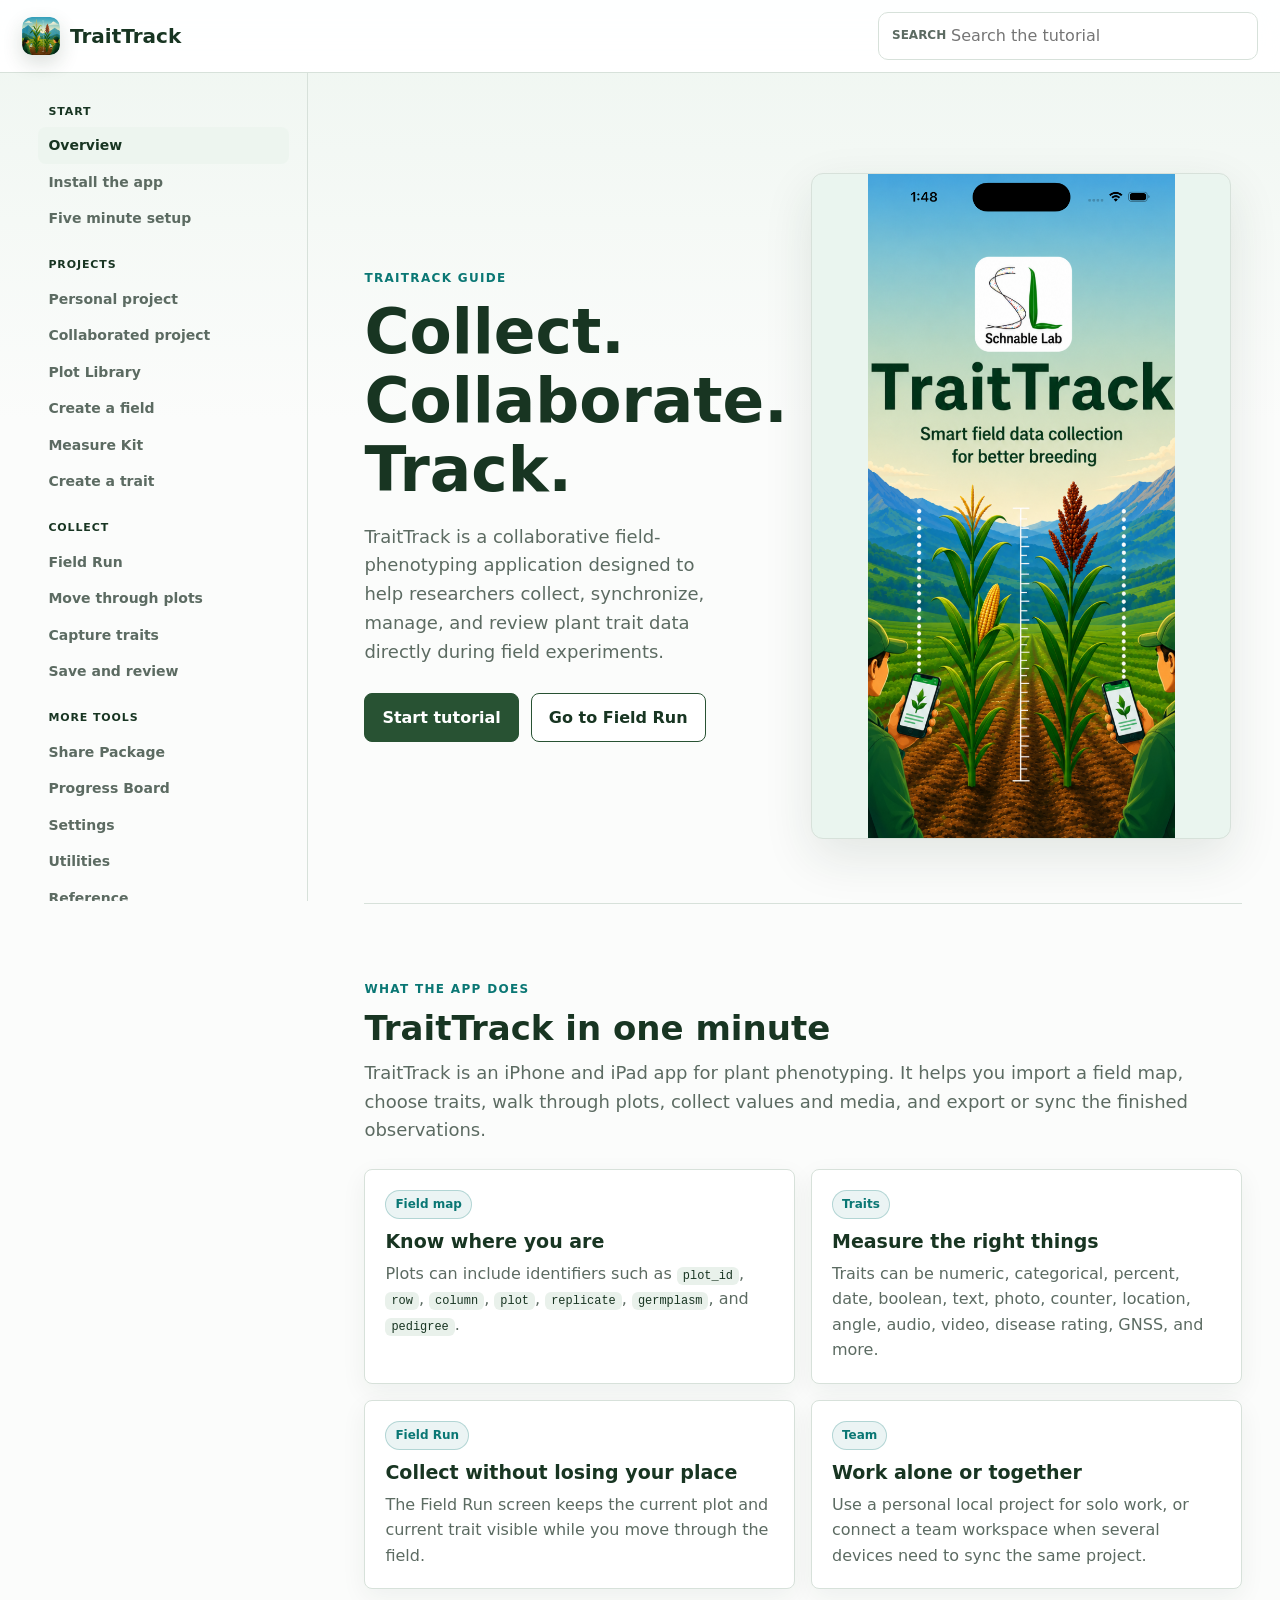
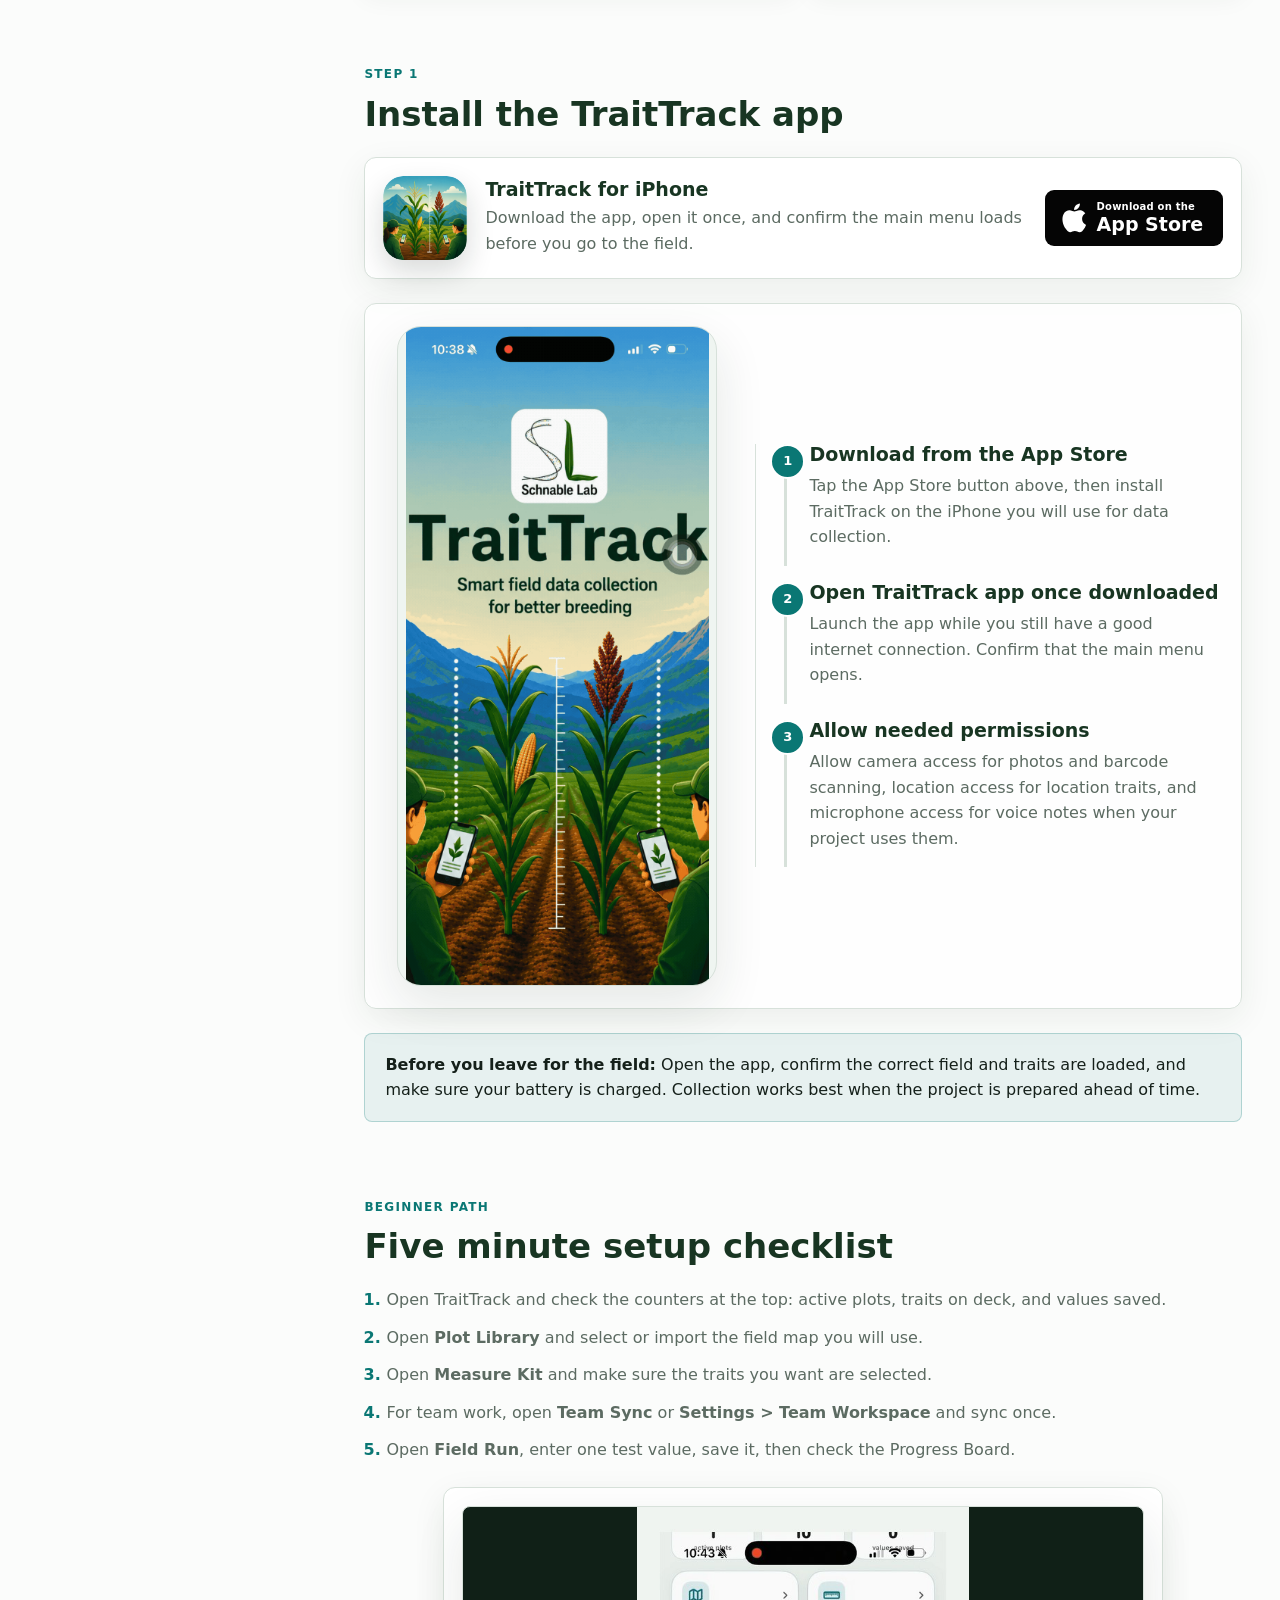
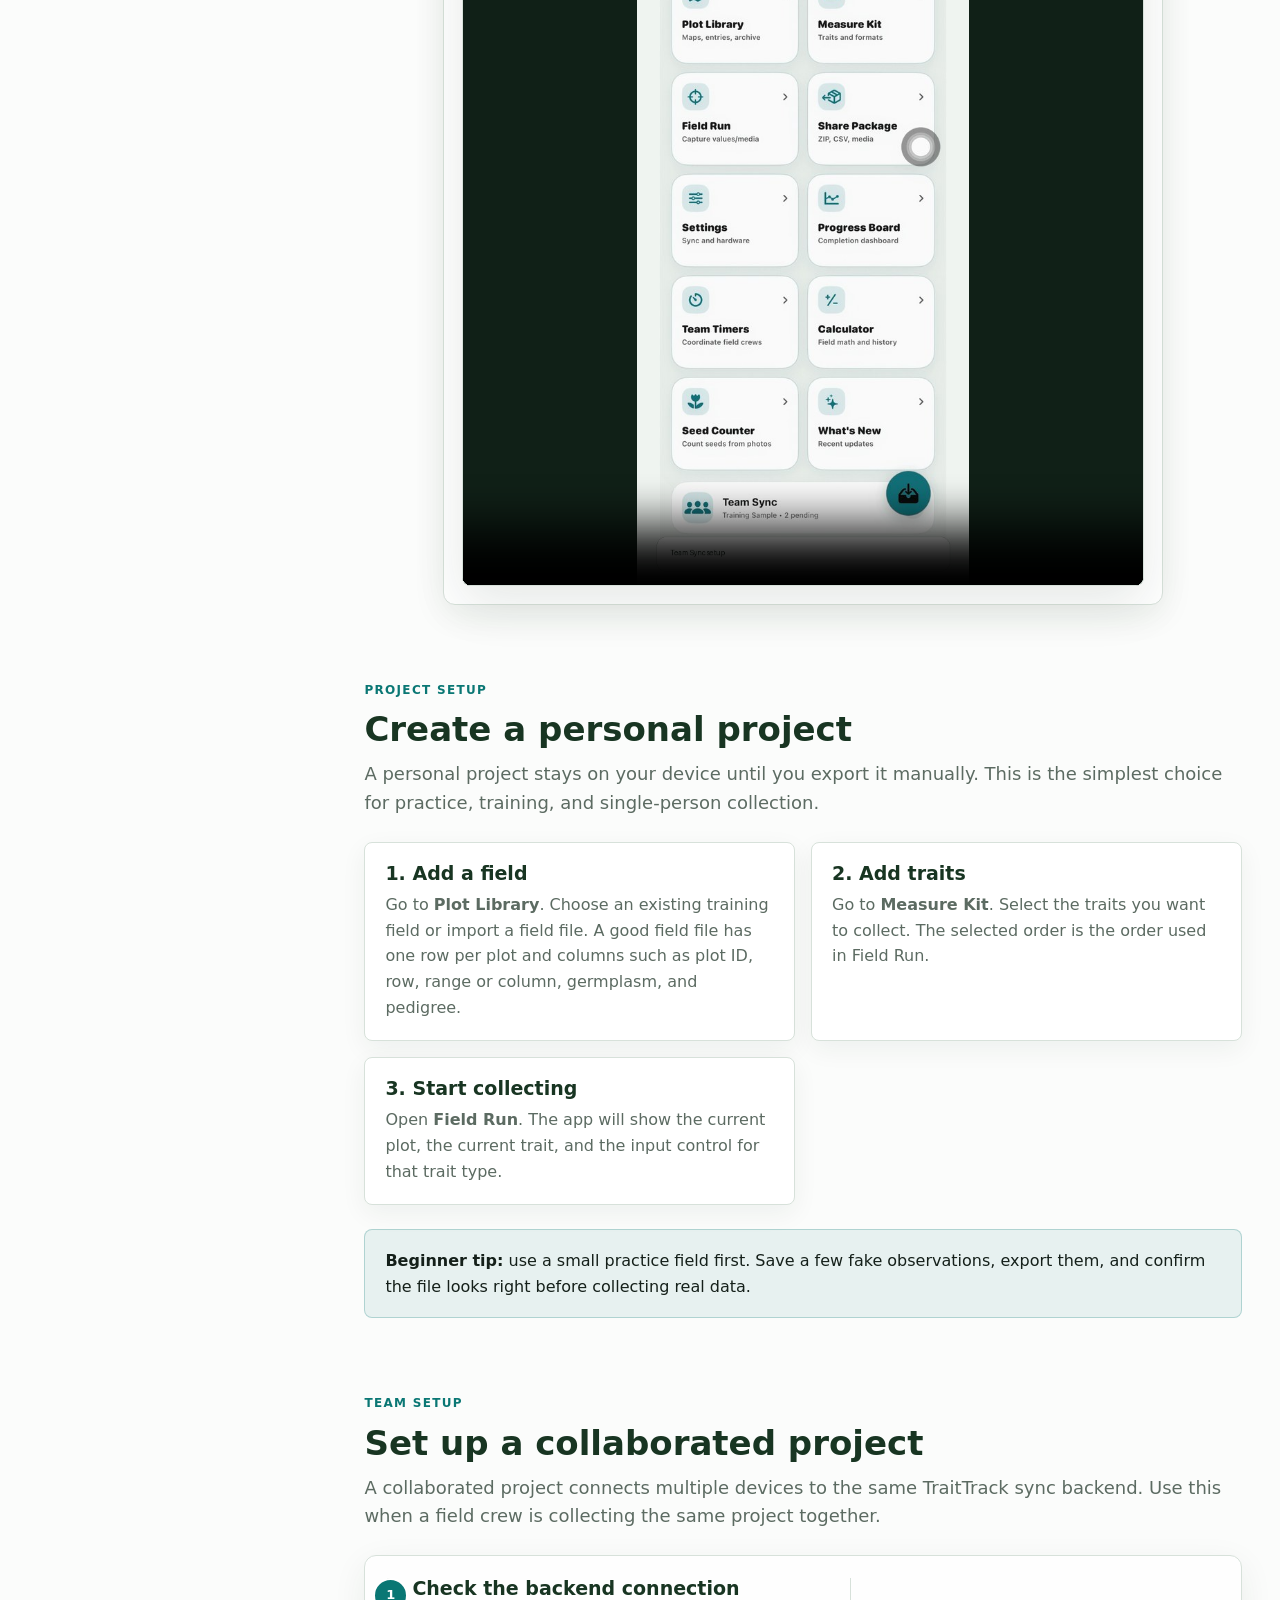
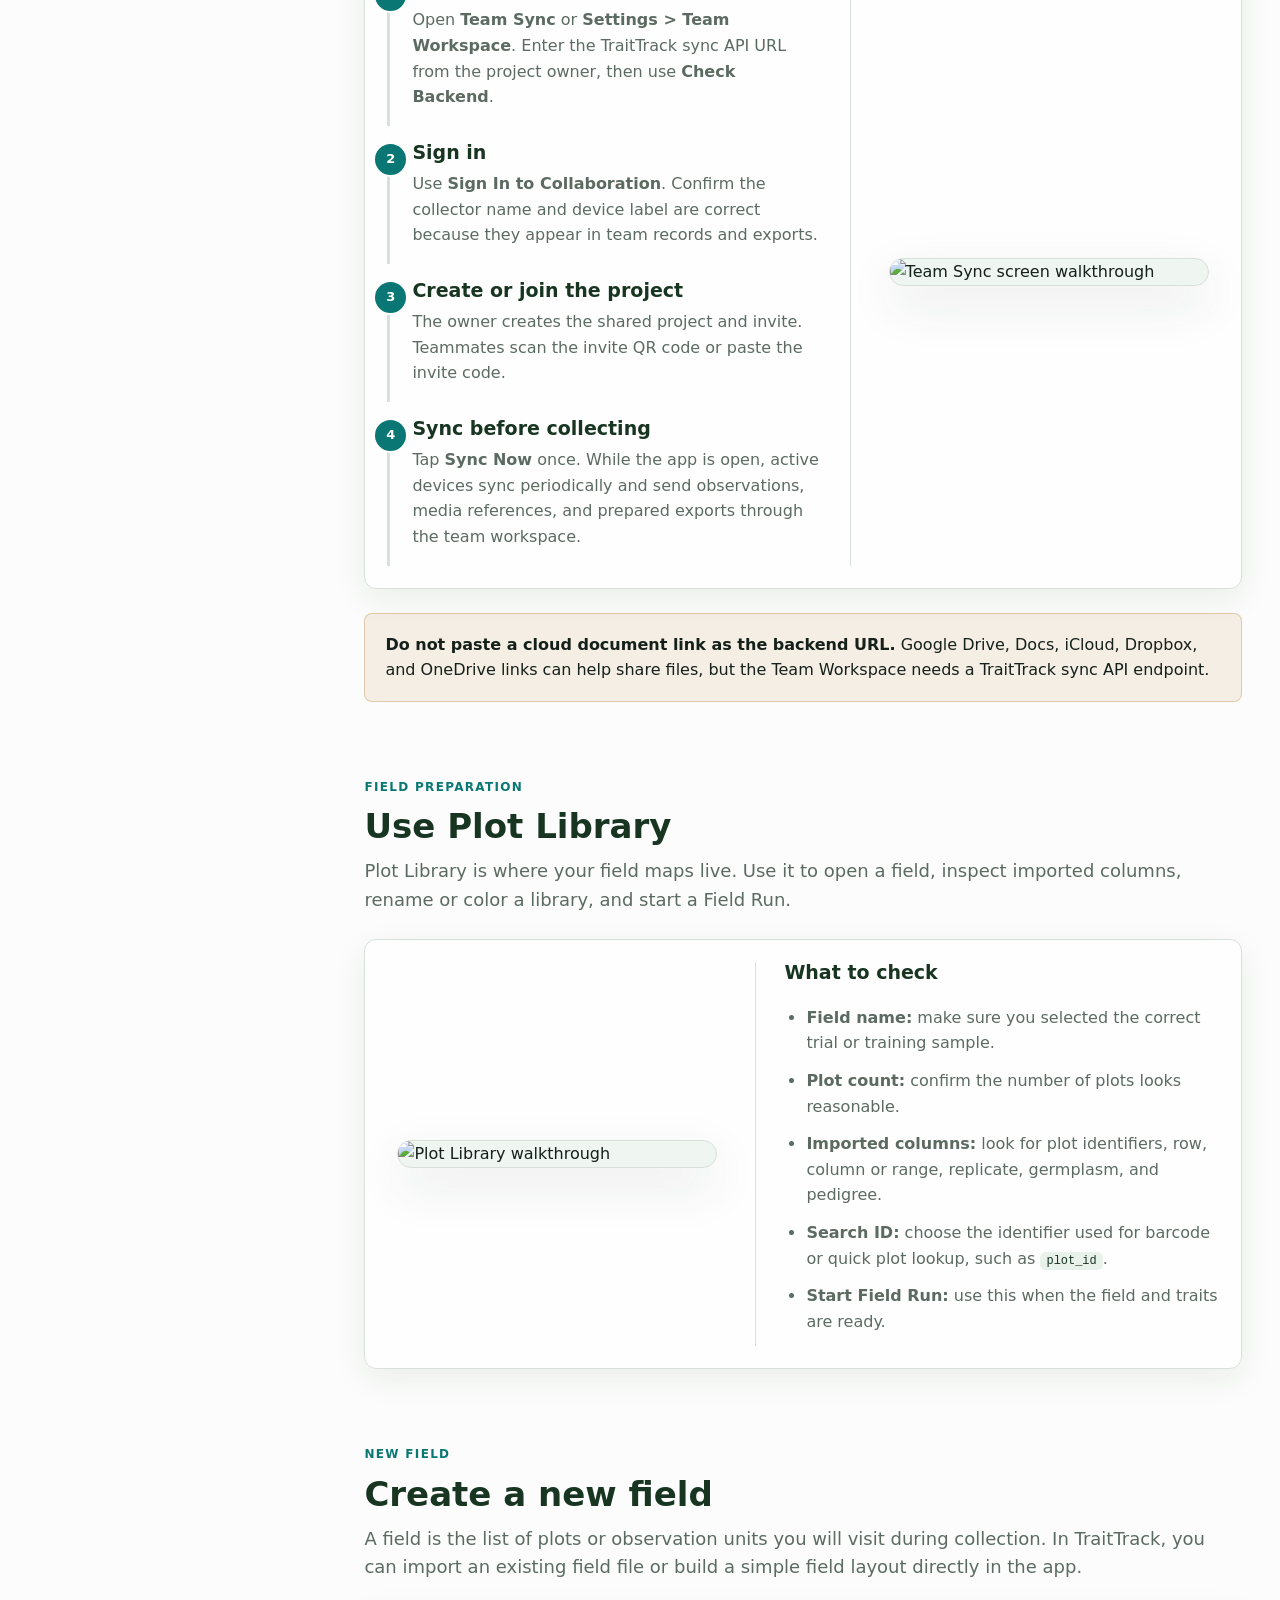
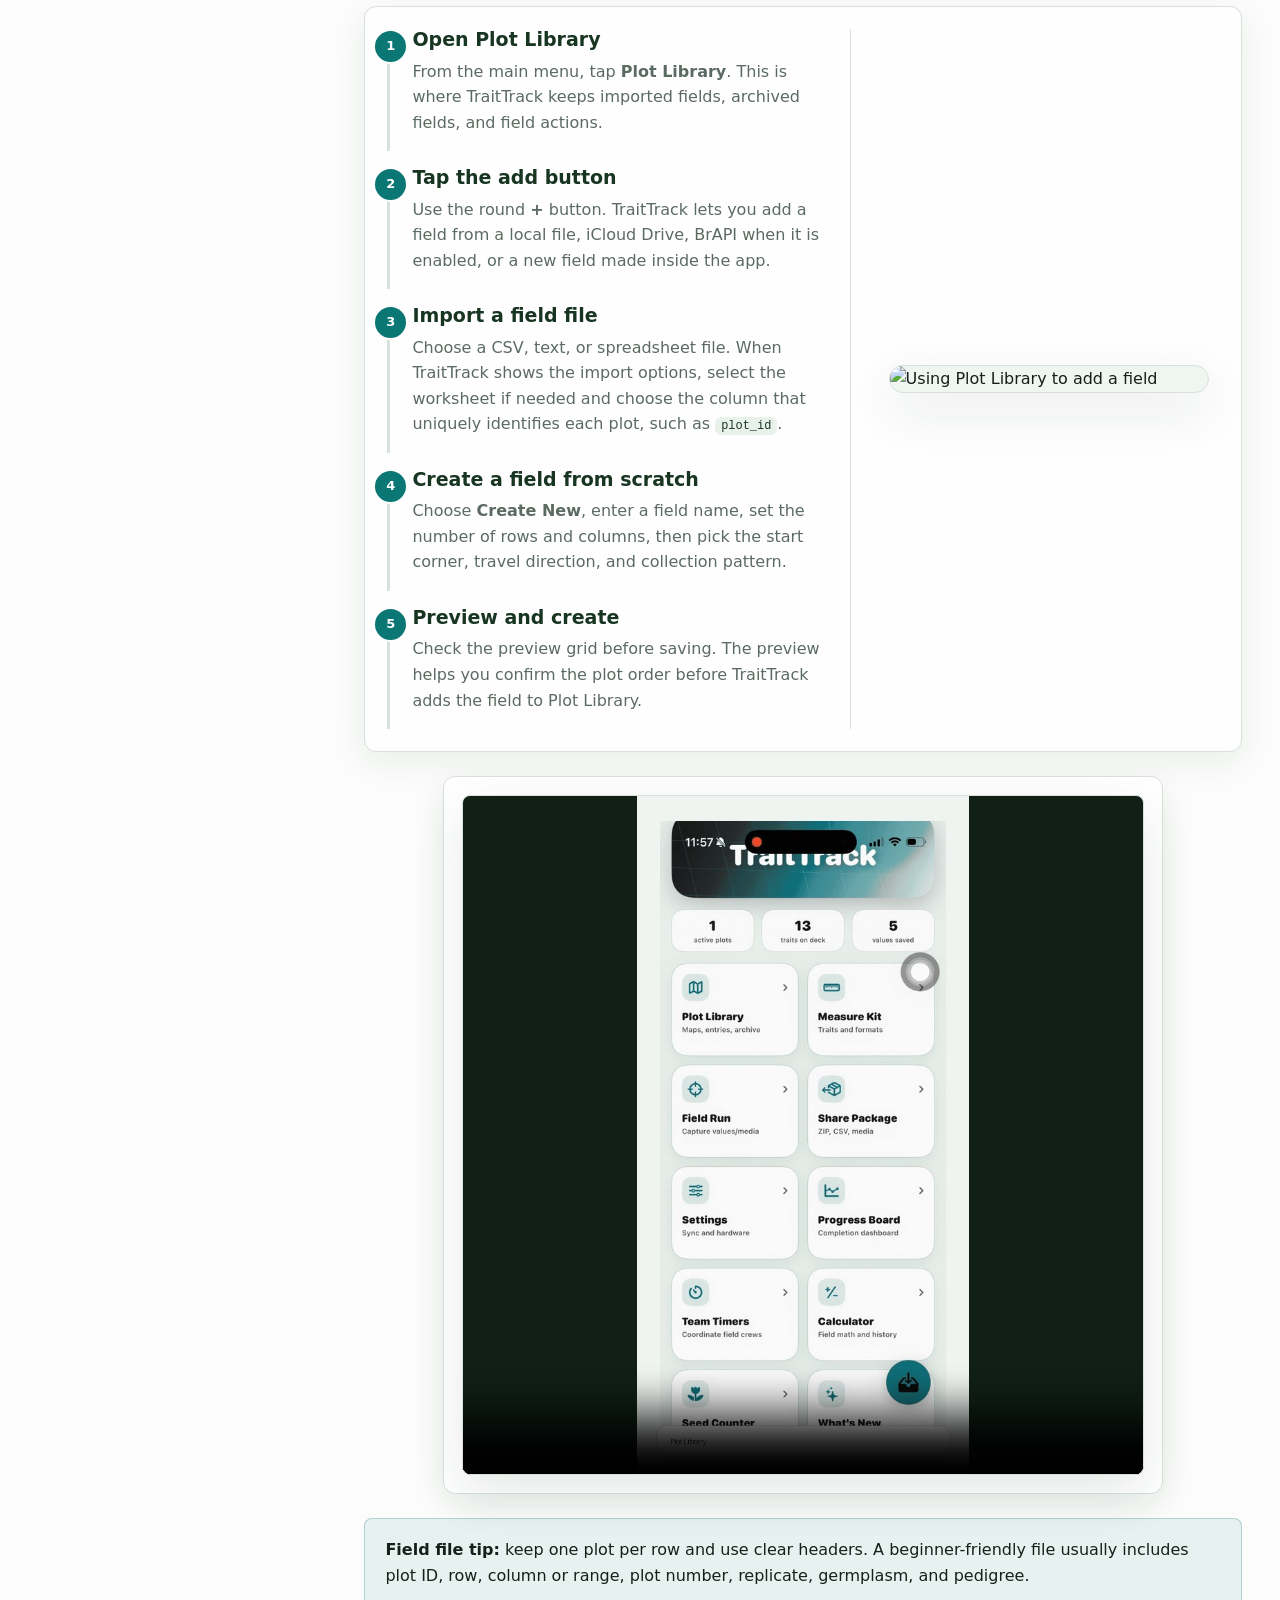
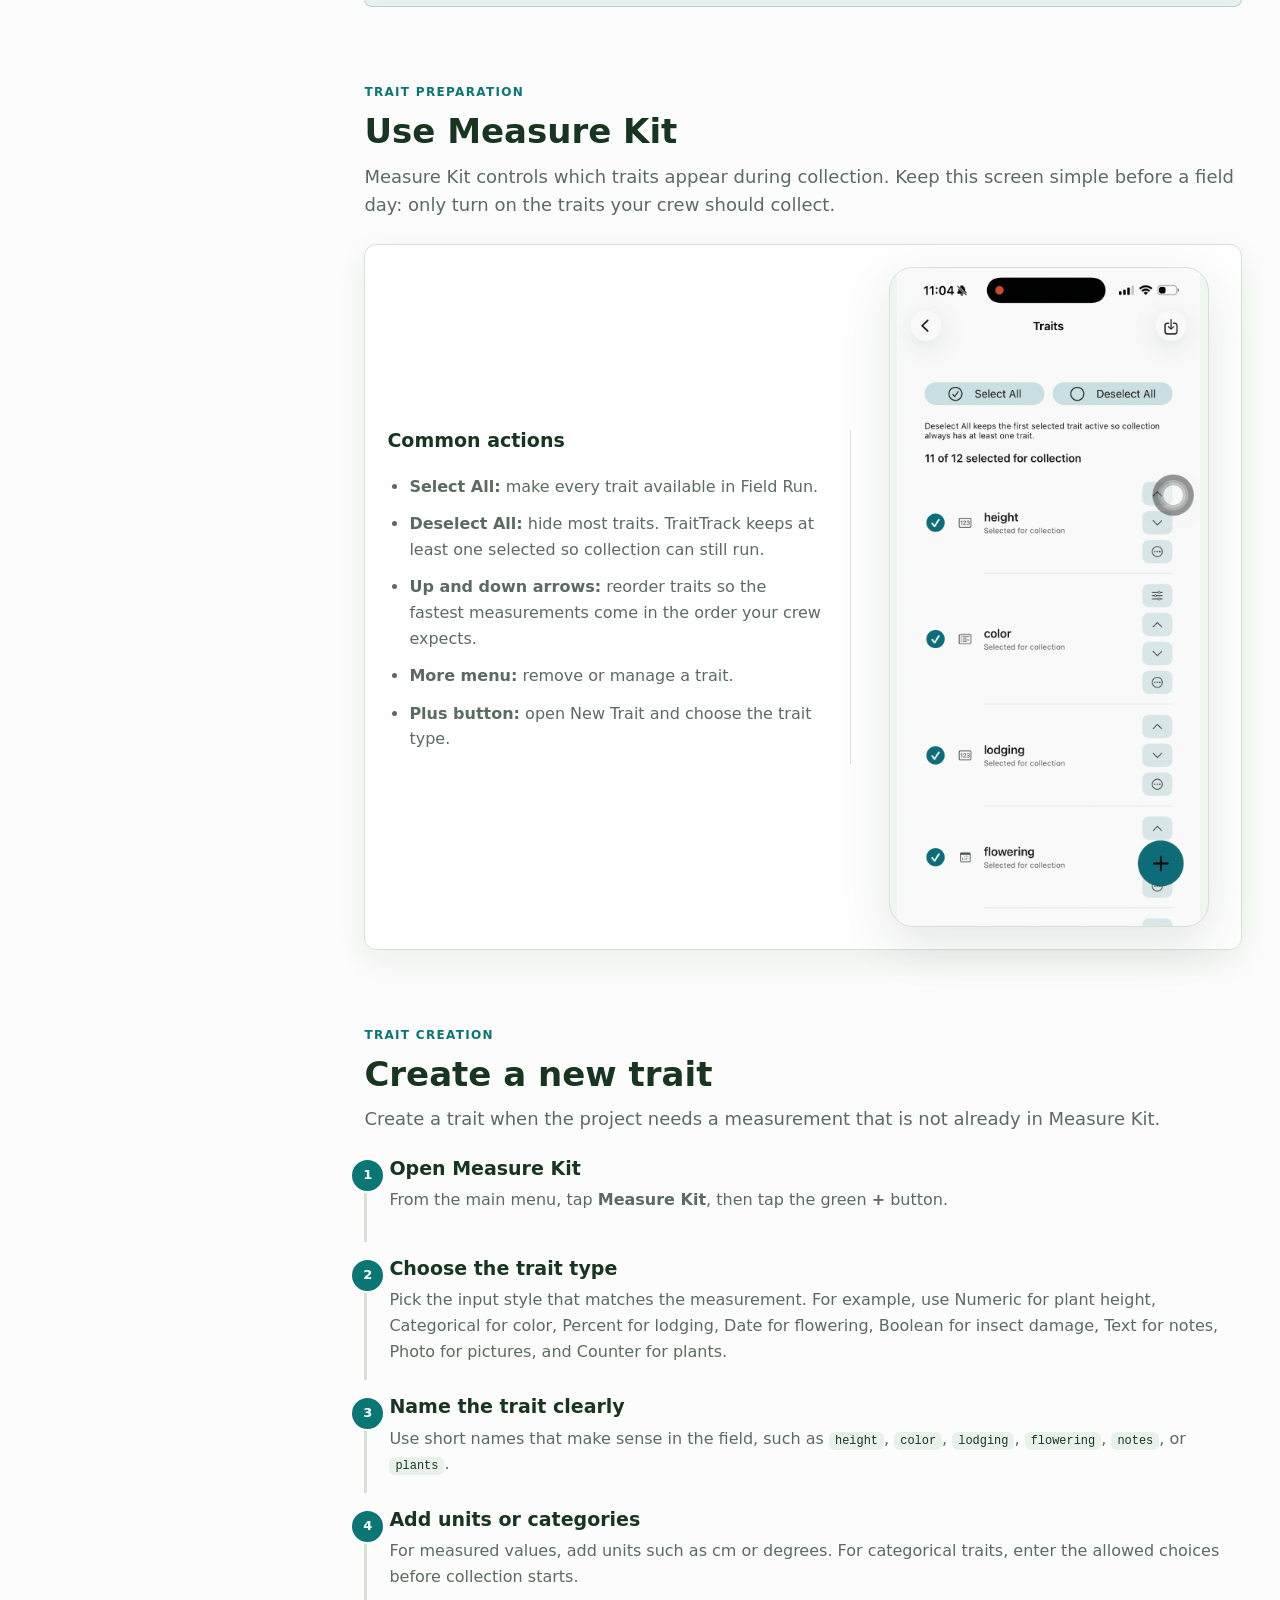
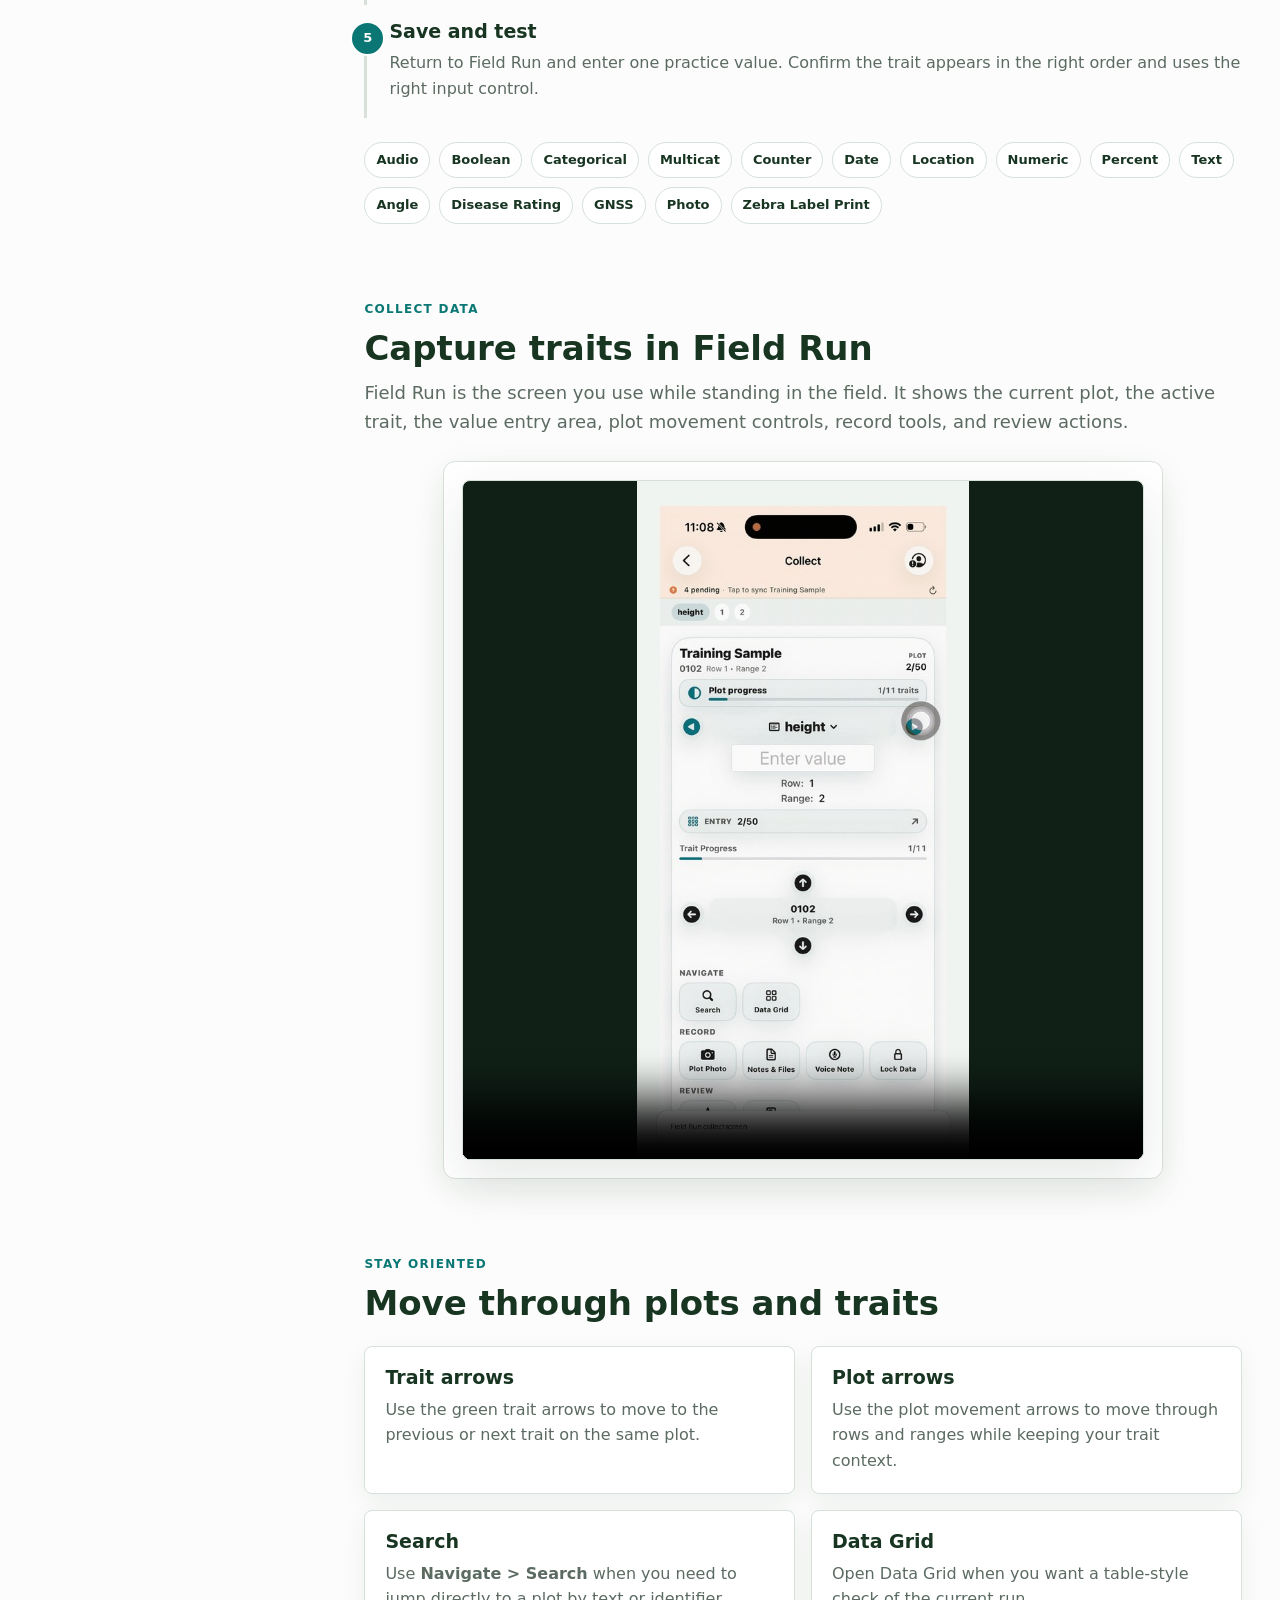
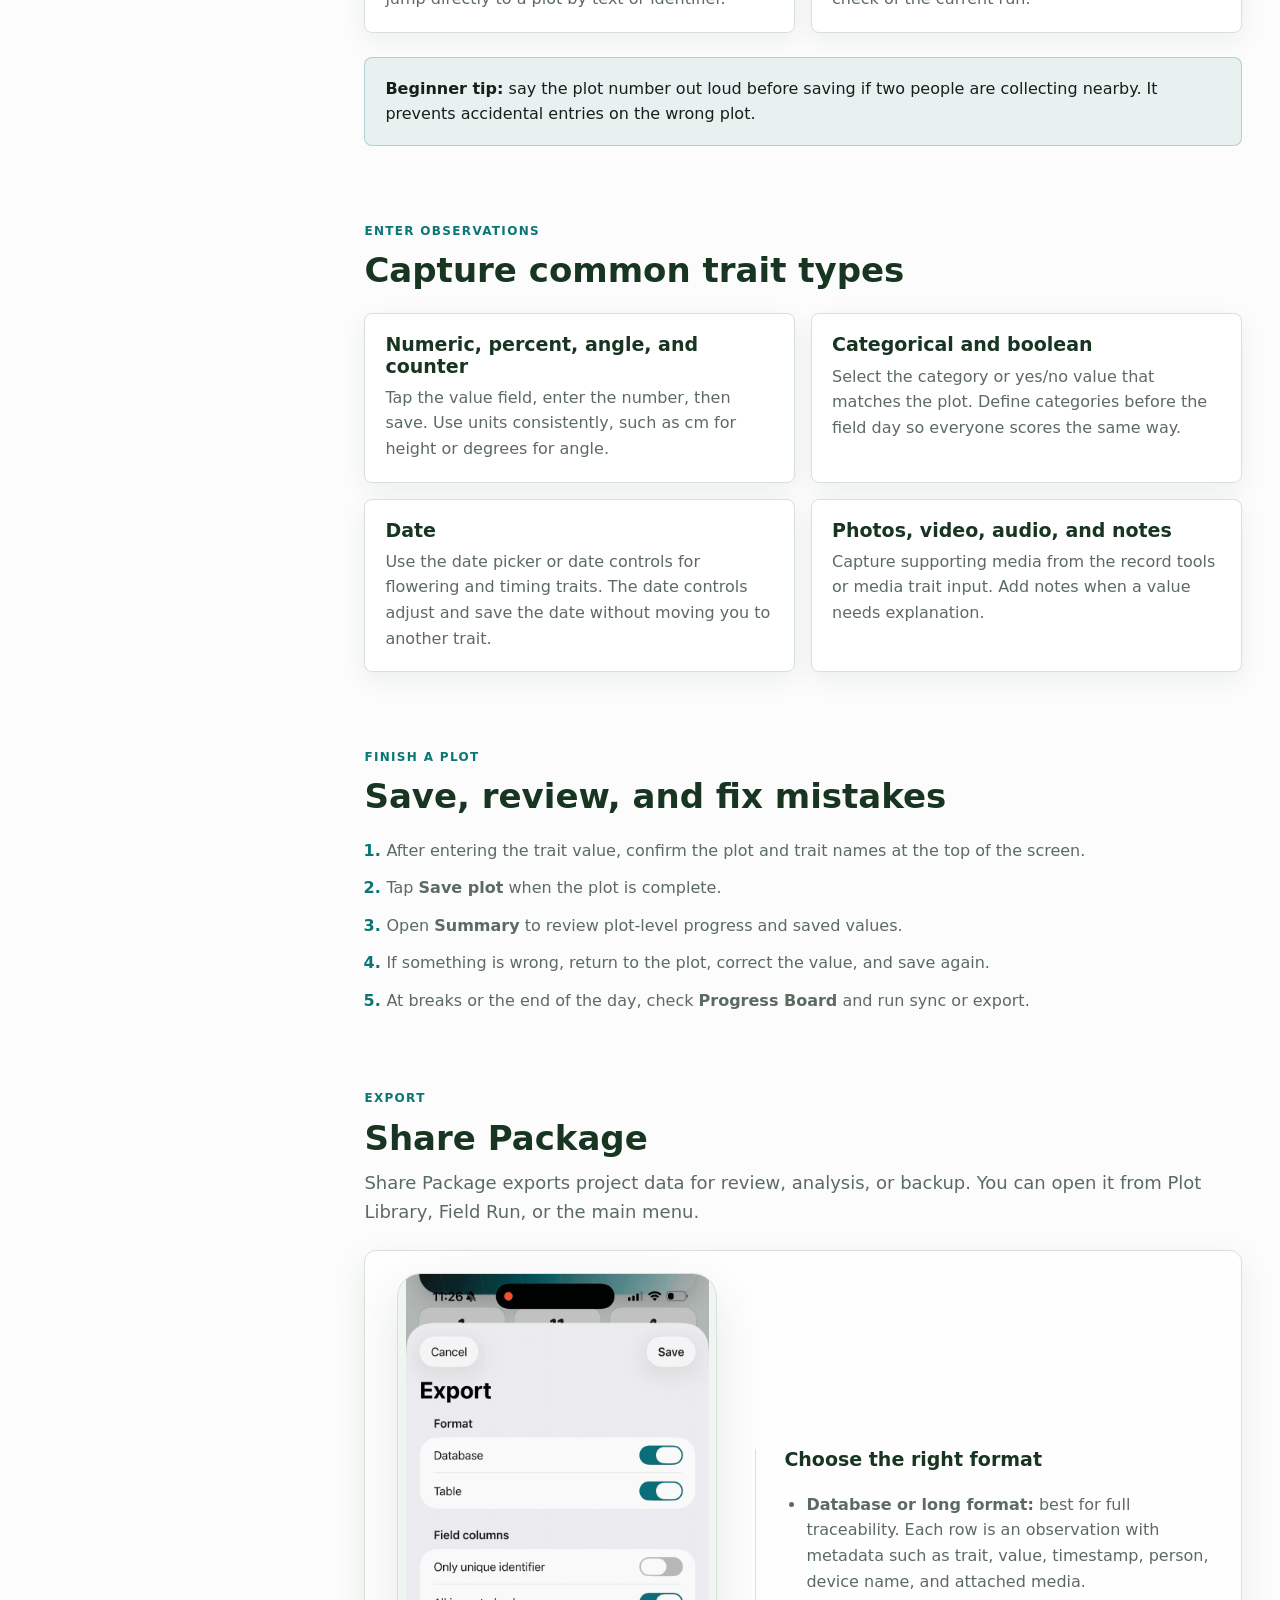
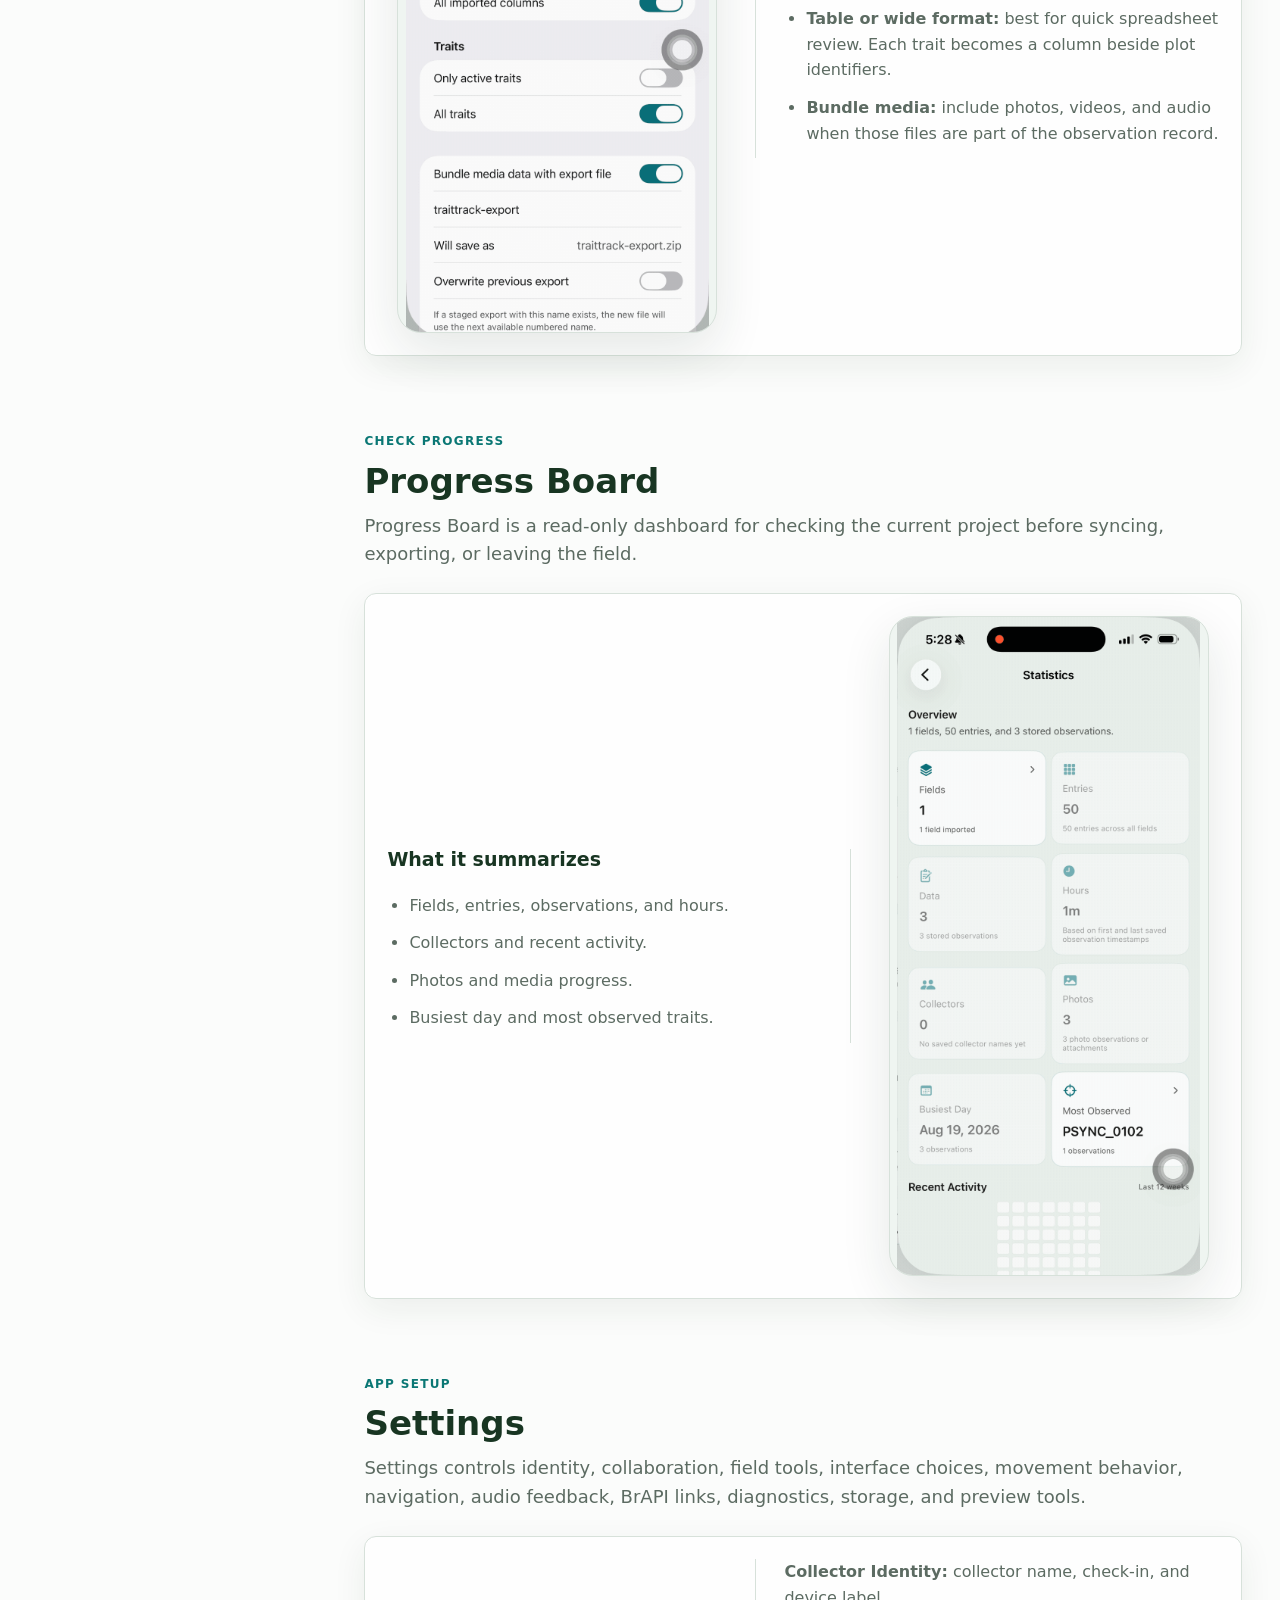
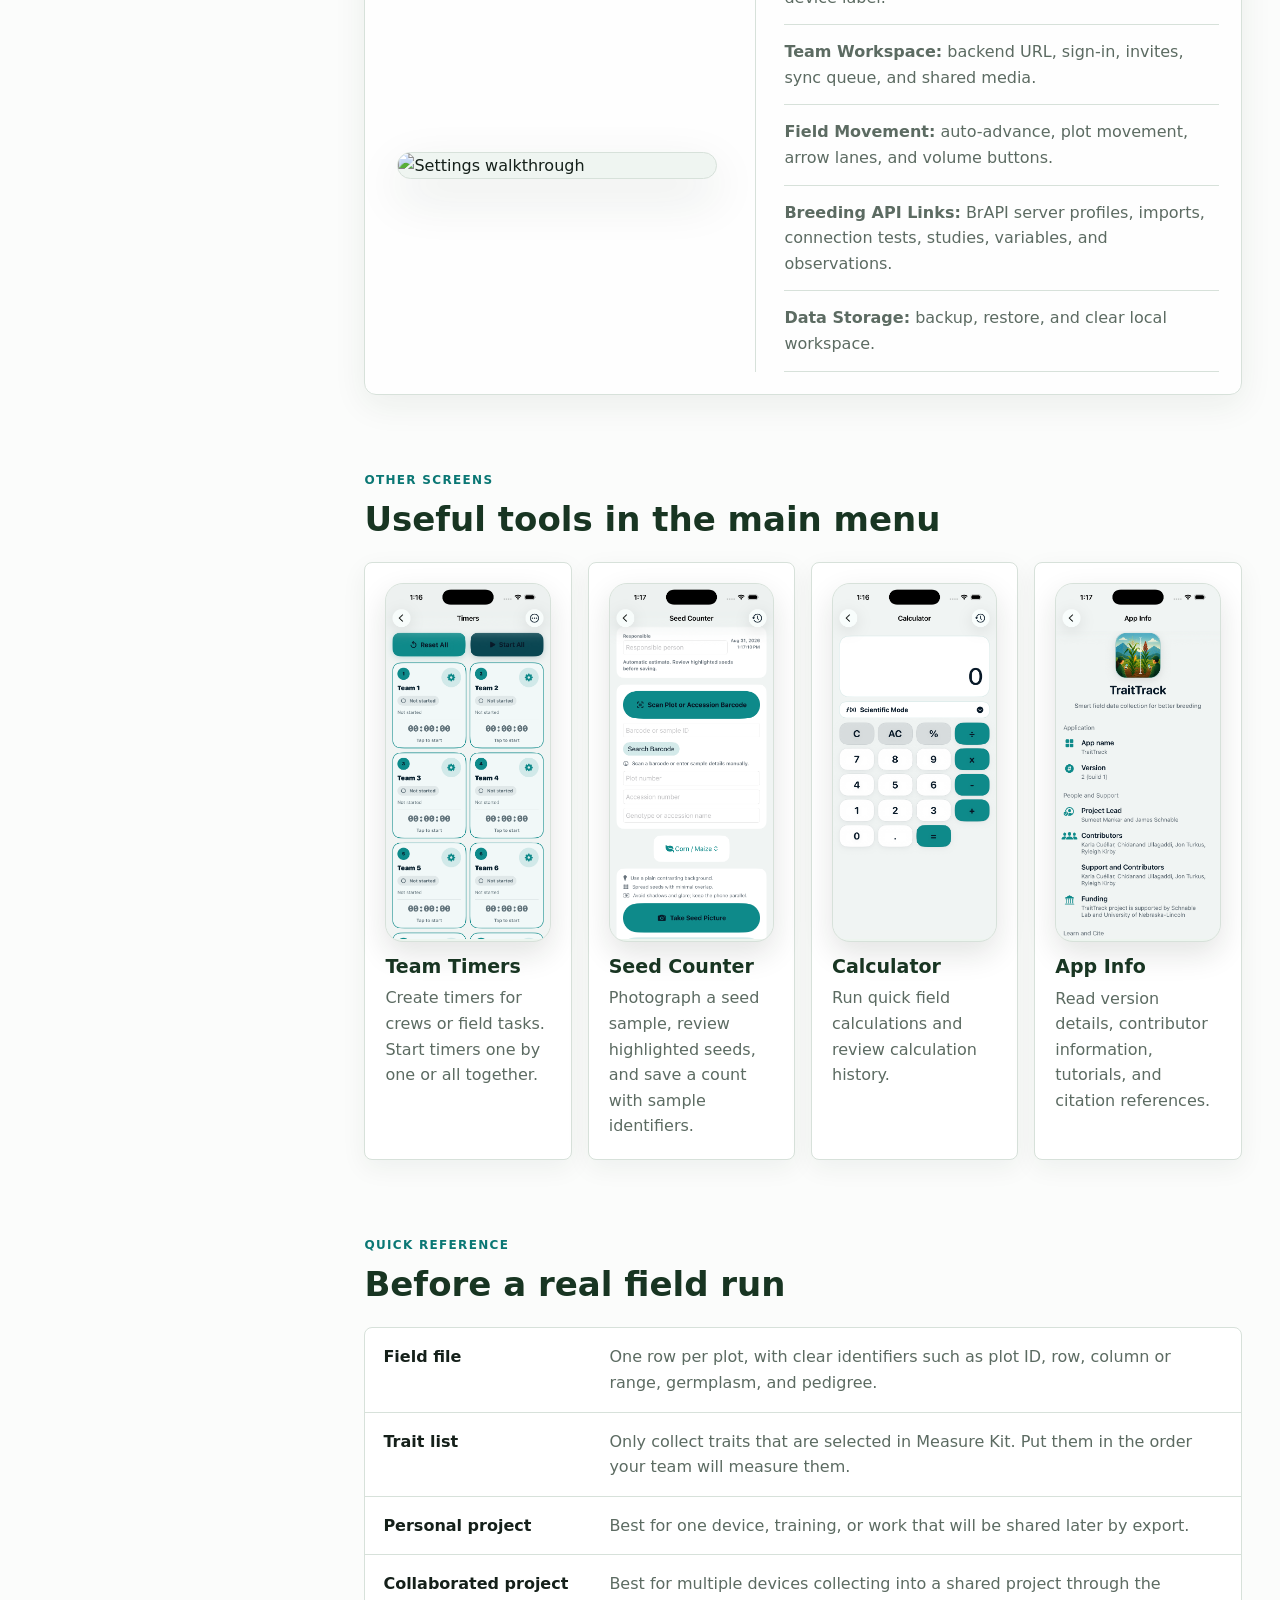
==== commit ea04220e: "Rename index .html to index.html" ====
--- a/docs/index.html
+++ b/docs/index.html
@@ -950,12 +950,15 @@
         </section>
 
         <footer class="footer">
-          <strong>Copyright © Schnable Lab</strong>
+          <strong>Copyright &copy; Schnable Lab</strong>
           <p>TraitTrack tutorial for smart field data collection.</p>
         </footer>
       </main>
     </div>
 
-    <script src="TraitTrack_website_js_v2.js?v=5"></script>
+    <!-- Overlay backdrop for mobile menu -->
+    <div class="overlay" id="overlay"></div>
+
+    <script src="TraitTrack_website_js_v2.js?v=6"></script>
   </body>
 </html>
--- a/docs/TraitTrack_website_css_v3.css
+++ b/docs/TraitTrack_website_css_v3.css
@@ -1,698 +1,787 @@
-/* =========================================================
-   TraitTrack Guide — shared site stylesheet
-   ========================================================= */
-
 :root {
-  --green: #285233;
-  --green-dark: #1b3823;
-  --green-light: #e5efe8;
-  --green-accent: #3b7348;
-  --text: #1d2621;
-  --muted: #57635b;
-  --border: #d5ded8;
-  --bg: #f8faf9;
-  --sidebar: #eef2ef;
-  --card: #ffffff;
-  --surface: #ffffff;
-  --shadow: 0 8px 24px rgba(27, 56, 35, .07);
-}
-
-* {
-  box-sizing: border-box;
-}
+--ink: #15201a;
+--muted: #5c6b62;
+--line: #d7e1da;
+--paper: #fbfcfb;
+--surface: #ffffff;
+--wash: #edf5ef;
+--brand: #285233;
+--brand-dark: #183522;
+--teal: #0a7774;
+--gold: #b7791f;
+--shadow: 0 18px 50px rgba(24, 53, 34, 0.11);
+}
+
+* { box-sizing: border-box; }
 
 html {
-  scroll-behavior: smooth;
-  scroll-padding-top: 95px;
+scroll-behavior: smooth;
+scroll-padding-top: 88px;
 }
 
 body {
-  margin: 0;
-  font-family: Inter, ui-sans-serif, system-ui, -apple-system, BlinkMacSystemFont,
-    "Segoe UI", sans-serif;
-  color: var(--text);
-  background: var(--bg);
-  line-height: 1.65;
+margin: 0;
+font-family: Inter, ui-sans-serif, system-ui, -apple-system, BlinkMacSystemFont, "Segoe UI", sans-serif;
+color: var(--ink);
+background: linear-gradient(180deg, rgba(237, 245, 239, 0.9), rgba(251, 252, 251, 0.95) 420px), var(--paper);
+line-height: 1.6;
 }
 
 a {
-  color: var(--green-accent);
-  text-decoration: none;
-}
-
-a:hover {
-  text-decoration: underline;
-}
-
-/* =========================================================
-   HEADER
-   ========================================================= */
-
-.header {
-  position: sticky;
-  top: 0;
-  z-index: 20;
-  height: 68px;
-  background: rgba(255, 255, 255, .98);
-  backdrop-filter: blur(12px);
-  border-bottom: 1px solid var(--border);
-  display: flex;
-  align-items: center;
-}
-
-.header-inner {
-  width: min(1400px, 94%);
-  margin: auto;
-  display: flex;
-  align-items: center;
-  gap: 28px;
-}
-
-.github-link {
-  display: flex;
-  align-items: center;
-  justify-content: center;
-  width: 42px;
-  height: 42px;
-  margin-left: 16px;
-  color: var(--text);
-  text-decoration: none;
-  border-radius: 8px;
-  transition: background-color .2s ease, transform .2s ease;
-}
-
-.github-link:hover {
-  background: var(--surface);
-  transform: translateY(-1px);
-  text-decoration: none;
-}
-
-.github-icon {
-  width: 25px;
-  height: 25px;
-  fill: currentColor;
-}
-
-.logo {
-  display: flex;
-  align-items: center;
-  gap: 11px;
-  font-weight: 800;
-  font-size: 20px;
-  color: var(--green-dark);
-  white-space: nowrap;
-}
-
-.logo-mark {
-  width: 34px;
-  height: 34px;
-  border-radius: 10px;
-  background: var(--green);
-  display: grid;
-  place-items: center;
-  color: white;
-  font-size: 18px;
-}
-
-.tagline {
-  color: var(--muted);
-  font-size: 13px;
+color: var(--teal);
+text-decoration: none;
+}
+
+a:hover { text-decoration: underline; }
+
+code {
+padding: 2px 6px;
+border-radius: 6px;
+color: var(--brand-dark);
+background: #e9f1eb;
+font-size: 0.92em;
+}
+
+.site-header {
+position: sticky;
+top: 0;
+z-index: 20;
+display: flex;
+align-items: center;
+gap: 18px;
+min-height: 72px;
+padding: 12px max(22px, calc((100vw - 1420px) / 2));
+background: rgba(255, 255, 255, 0.94);
+border-bottom: 1px solid var(--line);
+backdrop-filter: blur(16px);
+}
+
+.brand {
+display: inline-flex;
+align-items: center;
+gap: 10px;
+color: var(--brand-dark);
+font-size: 20px;
+font-weight: 850;
+white-space: nowrap;
+}
+
+.brand:hover { text-decoration: none; }
+
+.brand-icon {
+width: 38px;
+height: 38px;
+border-radius: 10px;
+box-shadow: 0 8px 20px rgba(24, 53, 34, 0.16);
+}
+
+.menu-btn {
+display: none;
+margin-left: auto;
+border: 1px solid var(--line);
+border-radius: 8px;
+padding: 9px 12px;
+color: var(--brand-dark);
+background: var(--surface);
+font-weight: 750;
+cursor: pointer;
 }
 
 .search {
-  margin-left: auto;
-  position: relative;
-  width: min(360px, 32vw);
+position: relative;
+display: flex;
+align-items: center;
+margin-left: auto;
+width: min(380px, 34vw);
+}
+
+.search span {
+position: absolute;
+left: 14px;
+color: var(--muted);
+font-size: 12px;
+font-weight: 800;
+text-transform: uppercase;
 }
 
 .search input {
-  width: 100%;
-  padding: 11px 15px 11px 40px;
-  border: 1px solid var(--border);
-  border-radius: 10px;
-  font-size: 14px;
-  background: #fff;
-  outline: none;
-  transition: border-color .15s, box-shadow .15s;
+width: 100%;
+min-height: 44px;
+border: 1px solid var(--line);
+border-radius: 10px;
+padding: 10px 14px 10px 72px;
+background: white;
+color: var(--ink);
+font: inherit;
+outline: none;
 }
 
 .search input:focus {
-  border-color: var(--green-accent);
-  box-shadow: 0 0 0 3px var(--green-light);
-}
-
-.search span {
-  position: absolute;
-  left: 14px;
-  top: 8px;
-  color: var(--muted);
-}
-
-.menu-btn {
-  display: none;
-  border: 0;
-  background: none;
-  font-size: 24px;
-  cursor: pointer;
-}
-
-/* =========================================================
-   TWO-COLUMN LAYOUT
-   ========================================================= */
+border-color: var(--teal);
+box-shadow: 0 0 0 4px rgba(10, 119, 116, 0.12);
+}
 
 .layout {
-  display: grid;
-  grid-template-columns: 260px minmax(0, 1fr);
-  max-width: 1400px;
-  width: 94%;
-  margin: auto;
+display: grid;
+grid-template-columns: 270px minmax(0, 1fr);
+width: min(1420px, 94vw);
+margin: 0 auto;
 }
 
 .sidebar {
-  position: sticky;
-  top: 68px;
-  height: calc(100vh - 68px);
-  overflow: auto;
-  padding: 28px 16px 40px 0;
-  background: var(--bg);
-  border-right: 1px solid var(--border);
-}
-
-.nav-group {
-  margin-bottom: 20px;
-  padding-left: 8px;
-  border-left: 2px solid transparent;
-}
-
-.nav-group:hover {
-  border-left-color: var(--green-accent);
+position: sticky;
+top: 72px;
+height: calc(100vh - 72px);
+overflow: auto;
+padding: 30px 18px 48px 0;
+border-right: 1px solid var(--line);
 }
 
 .nav-title {
-  font-size: 11px;
-  text-transform: uppercase;
-  letter-spacing: .08em;
-  color: var(--green-dark);
-  font-weight: 800;
-  margin: 0 0 6px 10px;
-}
+margin: 20px 0 7px;
+padding-left: 10px;
+color: var(--brand-dark);
+font-size: 11px;
+font-weight: 850;
+letter-spacing: 0.08em;
+text-transform: uppercase;
+}
+
+.nav-title:first-child { margin-top: 0; }
 
 .nav a {
-  display: block;
-  padding: 6px 10px;
-  border-radius: 6px;
-  color: var(--muted);
-  font-size: 13.5px;
-  transition: all .15s ease;
+display: flex;
+align-items: center;
+gap: 8px;
+border-radius: 8px;
+padding: 7px 10px;
+color: var(--muted);
+font-size: 14px;
+font-weight: 620;
 }
 
 .nav a:hover,
 .nav a.active {
-  background: var(--green-light);
-  color: var(--green-dark);
-  text-decoration: none;
-  font-weight: 600;
+color: var(--brand-dark);
+background: var(--wash);
+text-decoration: none;
+}
+
+.search-hidden {
+display: none !important;
+}
+
+.tt-icon {
+display: inline-grid;
+place-items: center;
+width: 28px;
+height: 28px;
+flex: 0 0 auto;
+border-radius: 8px;
+color: var(--teal);
+background: rgba(10, 119, 116, 0.12);
+}
+
+.tt-icon svg {
+width: 17px;
+height: 17px;
+stroke: currentColor;
+stroke-width: 2;
+stroke-linecap: round;
+stroke-linejoin: round;
+fill: none;
+}
+
+.nav .tt-icon {
+width: 22px;
+height: 22px;
+border-radius: 7px;
+}
+
+.nav .tt-icon svg {
+width: 14px;
+height: 14px;
+}
+
+.heading-with-icon {
+display: flex;
+align-items: center;
+gap: 10px;
+}
+
+h3.heading-with-icon {
+gap: 8px;
 }
 
 main {
-  min-width: 0;
-  padding: 48px 6% 90px;
-}
-
-.breadcrumb {
-  font-size: 13px;
-  color: var(--muted);
-  margin-bottom: 26px;
-}
-
-/* =========================================================
-   CONTENT
-   ========================================================= */
+min-width: 0;
+padding: 46px 0 80px 6%;
+}
+
+section {
+scroll-margin-top: 94px;
+margin: 0 0 76px;
+}
 
 .hero {
-  padding: 48px;
-  border: 1px solid var(--border);
-  border-radius: 20px;
-  background: linear-gradient(135deg, #fff, #edf4ee);
-  margin-bottom: 58px;
-  box-shadow: var(--shadow);
-}
-
-.eyebrow {
-  font-size: 12px;
-  text-transform: uppercase;
-  letter-spacing: .12em;
-  color: var(--green-accent);
-  font-weight: 800;
+display: grid;
+grid-template-columns: minmax(360px, 0.86fr) minmax(420px, 1.14fr);
+gap: clamp(42px, 6vw, 88px);
+align-items: center;
+min-height: min(760px, calc(100vh - 72px));
+padding: 54px 0 64px;
+border-bottom: 1px solid var(--line);
+}
+
+.eyebrow,
+.section-kicker {
+margin: 0 0 10px;
+color: var(--teal);
+font-size: 12px;
+font-weight: 850;
+letter-spacing: 0.11em;
+text-transform: uppercase;
+}
+
+h1,
+h2,
+h3 {
+color: var(--brand-dark);
+line-height: 1.12;
 }
 
 h1 {
-  font-size: clamp(38px, 5vw, 60px);
-  line-height: 1.08;
-  letter-spacing: -.035em;
-  margin: 10px 0 18px;
-  color: var(--green-dark);
-}
-
-.hero p {
-  font-size: 19px;
-  max-width: 760px;
-  color: var(--muted);
-  margin: 0 0 26px;
+max-width: 640px;
+margin: 0 0 18px;
+font-size: clamp(44px, 4.8vw, 66px);
+letter-spacing: 0;
+}
+
+h2 {
+margin: 0 0 12px;
+font-size: 34px;
+letter-spacing: 0;
+}
+
+h3 {
+margin: 0 0 8px;
+font-size: 19px;
+}
+
+p { margin: 0 0 16px; }
+
+.lead {
+max-width: 880px;
+color: var(--muted);
+font-size: 18px;
+}
+
+.hero-actions {
+display: flex;
+flex-wrap: wrap;
+gap: 12px;
+margin-top: 26px;
 }
 
 .button {
-  display: inline-block;
-  background: var(--green);
-  color: white;
-  padding: 12px 19px;
-  border-radius: 9px;
-  font-weight: 700;
-  transition: background .15s;
+display: inline-flex;
+align-items: center;
+justify-content: center;
+min-height: 46px;
+border: 1px solid var(--brand);
+border-radius: 8px;
+padding: 11px 17px;
+color: white;
+background: var(--brand);
+font-weight: 800;
 }
 
 .button:hover {
-  background: var(--green-dark);
-  text-decoration: none;
-}
-
-section {
-  scroll-margin-top: 95px;
-  margin-bottom: 72px;
-}
-
-h2 {
-  font-size: 31px;
-  line-height: 1.2;
-  letter-spacing: -.02em;
-  color: var(--green-dark);
-  margin: 0 0 12px;
-}
-
-h3 {
-  font-size: 21px;
-  color: var(--green-dark);
-  margin: 30px 0 8px;
-}
-
-h4 {
-  color: var(--green-dark);
-  font-size: 16px;
-  margin: 24px 0 8px;
-}
-
-.lead {
-  font-size: 17px;
-  color: var(--muted);
-  max-width: 850px;
-}
-
-.grid {
-  display: grid;
-  grid-template-columns: repeat(2, minmax(0, 1fr));
-  gap: 16px;
-  margin-top: 24px;
-}
-
-.card {
-  border: 1px solid var(--border);
-  border-radius: 13px;
-  padding: 22px;
-  background: var(--card);
-  transition: .18s;
-}
-
-.card:hover {
-  transform: translateY(-2px);
-  box-shadow: var(--shadow);
-  border-color: #b5c7bc;
-}
-
-.card-icon {
-  font-size: 25px;
-  margin-bottom: 8px;
-}
-
-.card h3 {
-  margin: 0 0 5px;
-  font-size: 17px;
-}
-
-.card p {
-  margin: 0;
-  color: var(--muted);
-  font-size: 14px;
+background: var(--brand-dark);
+text-decoration: none;
+}
+
+.button.ghost {
+color: var(--brand-dark);
+background: white;
+}
+
+.app-download {
+display: grid;
+grid-template-columns: 84px minmax(0, 1fr) auto;
+gap: 18px;
+align-items: center;
+margin-top: 24px;
+border: 1px solid var(--line);
+border-radius: 12px;
+padding: 18px;
+background: white;
+box-shadow: 0 10px 34px rgba(24, 53, 34, 0.07);
+}
+
+.download-app-icon {
+width: 84px;
+height: 84px;
+border-radius: 20px;
+box-shadow: 0 12px 28px rgba(21, 32, 26, 0.16);
+}
+
+.app-download h3 {
+margin-bottom: 5px;
+}
+
+.app-download p {
+margin-bottom: 0;
+color: var(--muted);
+}
+
+.app-store-badge {
+display: inline-flex;
+align-items: center;
+gap: 10px;
+min-width: 178px;
+min-height: 56px;
+border-radius: 9px;
+padding: 8px 14px;
+color: white;
+background: #050505;
+font-size: 19px;
+font-weight: 800;
+line-height: 1;
+}
+
+.app-store-badge:hover {
+background: #202020;
+text-decoration: none;
+}
+
+.app-store-badge small {
+display: block;
+margin-bottom: 3px;
+font-size: 10px;
+font-weight: 700;
+letter-spacing: 0.02em;
+}
+
+.apple-mark {
+width: 28px;
+height: 34px;
+flex: 0 0 auto;
+fill: currentColor;
+}
+
+.hero-media {
+min-height: 0;
+}
+
+.field-art {
+width: 100%;
+height: clamp(430px, 44vw, 640px);
+object-fit: cover;
+border: 1px solid var(--line);
+border-radius: 12px;
+box-shadow: var(--shadow);
+}
+
+.overview-poster {
+display: block;
+width: min(100%, 420px);
+height: min(74vh, 720px);
+margin: 0 auto;
+object-fit: contain;
+background: #eaf5ef;
+}
+
+.feature-grid,
+.tutorial-grid,
+.utility-grid {
+display: grid;
+grid-template-columns: repeat(2, minmax(0, 1fr));
+gap: 16px;
+margin-top: 24px;
+}
+
+.feature,
+.tutorial-card,
+.utility-grid article {
+border: 1px solid var(--line);
+border-radius: 8px;
+padding: 20px;
+background: var(--surface);
+box-shadow: 0 8px 26px rgba(24, 53, 34, 0.06);
+}
+
+.feature p,
+.tutorial-card p,
+.utility-grid p,
+.settings-list p {
+color: var(--muted);
+margin-bottom: 0;
+}
+
+.feature-tag {
+display: inline-block;
+margin-bottom: 12px;
+border: 1px solid rgba(10, 119, 116, 0.25);
+border-radius: 999px;
+padding: 4px 9px;
+color: var(--teal);
+background: rgba(10, 119, 116, 0.08);
+font-size: 12px;
+font-weight: 800;
+}
+
+.media-row {
+display: grid;
+grid-template-columns: minmax(240px, 340px) minmax(0, 1fr);
+gap: 28px;
+align-items: center;
+margin-top: 24px;
+border: 1px solid var(--line);
+border-radius: 12px;
+padding: 22px;
+background: rgba(255, 255, 255, 0.72);
+box-shadow: 0 10px 34px rgba(24, 53, 34, 0.07);
+}
+
+.media-row.reverse {
+grid-template-columns: minmax(0, 1fr) minmax(240px, 340px);
+}
+
+.media-row.reverse .phone-media { order: 2; }
+
+.phone-media,
+.wide-video { margin: 0; }
+
+.phone-media {
+justify-self: center;
+width: 100%;
+max-width: 320px;
+}
+
+.phone-media img,
+.phone-media video {
+display: block;
+width: 100%;
+max-height: 660px;
+object-fit: contain;
+object-position: top;
+border: 1px solid var(--line);
+border-radius: 24px;
+background: #eff5f1;
+box-shadow: var(--shadow);
+}
+
+.media-row > div {
+align-self: center;
+border-left: 1px solid var(--line);
+padding-left: 28px;
+}
+
+.media-row.reverse > div {
+border-right: 1px solid var(--line);
+border-left: 0;
+padding-right: 28px;
+padding-left: 0;
+}
+
+.wide-video {
+margin: 24px auto 0;
+max-width: 720px;
+border: 1px solid var(--line);
+border-radius: 12px;
+padding: 18px;
+background: white;
+box-shadow: 0 10px 34px rgba(24, 53, 34, 0.07);
+}
+
+.wide-video video {
+display: block;
+width: 100%;
+max-height: 680px;
+object-fit: contain;
+border: 1px solid var(--line);
+border-radius: 8px;
+background: #102017;
+box-shadow: var(--shadow);
+}
+
+figcaption {
+margin-top: 10px;
+color: var(--muted);
+font-size: 13px;
 }
 
 .steps {
-  counter-reset: step;
-  margin-top: 25px;
-}
+display: grid;
+gap: 16px;
+margin-top: 24px;
+counter-reset: steps;
+}
+
+.steps.compact { margin-top: 0; }
 
 .step {
-  position: relative;
-  padding: 0 0 30px 54px;
+position: relative;
+min-height: 84px;
+border-left: 3px solid var(--line);
+padding: 0 0 0 22px;
 }
 
 .step::before {
-  counter-increment: step;
-  content: counter(step);
-  position: absolute;
-  left: 0;
-  top: 0;
-  width: 34px;
-  height: 34px;
-  border-radius: 50%;
-  background: var(--green-light);
-  color: var(--green-dark);
-  display: grid;
-  place-items: center;
-  font-weight: 800;
-}
-
-.step:not(:last-child)::after {
-  content: "";
-  position: absolute;
-  left: 16px;
-  top: 35px;
-  bottom: 0;
-  border-left: 1px dashed #b3c4b7;
-}
-
-.screenshot {
-  height: 230px;
-  border: 1px dashed #aab9ae;
-  border-radius: 14px;
-  background: #f2f6f3;
-  display: flex;
-  align-items: center;
-  justify-content: center;
-  color: var(--muted);
-  margin: 18px 0 26px;
-  text-align: center;
-  padding: 20px;
+counter-increment: steps;
+content: counter(steps);
+position: absolute;
+left: -17px;
+top: 0;
+display: grid;
+place-items: center;
+width: 31px;
+height: 31px;
+border: 2px solid white;
+border-radius: 50%;
+color: white;
+background: var(--teal);
+font-size: 13px;
+font-weight: 850;
+}
+
+.step p { color: var(--muted); }
+
+.callout,
+.warning {
+margin-top: 24px;
+border-radius: 8px;
+padding: 18px 20px;
 }
 
 .callout {
-  border-left: 4px solid var(--green-accent);
-  background: var(--green-light);
-  padding: 17px 20px;
-  border-radius: 0 9px 9px 0;
-  margin: 24px 0;
+border: 1px solid rgba(10, 119, 116, 0.25);
+background: rgba(10, 119, 116, 0.08);
 }
 
 .warning {
-  border-left-color: #c27b2b;
-  background: #fdf6ed;
-}
-
-.code,
-code {
-  font-family: ui-monospace, SFMono-Regular, Menlo, monospace;
-}
-
-.code {
-  background: #1b241e;
-  color: #e3ebe5;
-  border-radius: 10px;
-  padding: 18px;
-  overflow: auto;
-  font-size: 13px;
-}
-
-code {
-  padding: 2px 5px;
-  border-radius: 5px;
-  background: #edf2ee;
-  color: var(--green-dark);
-  font-size: .9em;
-}
-
-.feature-list {
-  display: grid;
-  gap: 14px;
-  margin: 24px 0;
-}
-
-.feature-item {
-  padding: 16px 18px;
-  border: 1px solid var(--border);
-  border-radius: 10px;
-  background: white;
-}
-
-.feature-item strong {
-  display: block;
-  margin-bottom: 5px;
-}
-
-.data-table {
-  width: 100%;
-  border-collapse: collapse;
-  margin: 24px 0;
-  font-size: 14px;
-}
-
-.data-table th,
-.data-table td {
-  padding: 12px 14px;
-  border: 1px solid var(--border);
-  text-align: left;
-  vertical-align: top;
-}
-
-.data-table th {
-  font-weight: 700;
-  background: #f3f6f4;
-}
-
-.video-placeholder {
-  margin: 18px 0 28px;
-  padding: 16px 18px;
-  border: 1px dashed #aab9ae;
-  border-radius: 10px;
-  background: #f7f9f8;
-  color: var(--text);
-}
-
-.video-placeholder strong {
-  color: var(--green-dark);
-}
-
-.video-placeholder span {
-  font-size: 13px;
-  color: var(--muted);
-}
-
-.support-box {
-  margin-top: 30px;
-  padding: 22px;
-  border: 1px solid var(--border);
-  border-radius: 12px;
-  background: #f7f9f8;
+border: 1px solid rgba(183, 121, 31, 0.3);
+background: rgba(183, 121, 31, 0.1);
+}
+
+.checklist,
+.plain-list {
+margin: 22px 0 0;
+padding-left: 22px;
+}
+
+.checklist li,
+.plain-list li {
+margin-bottom: 12px;
+color: var(--muted);
+}
+
+.checklist li::marker {
+color: var(--teal);
+font-weight: 850;
+}
+
+.trait-types {
+display: flex;
+flex-wrap: wrap;
+gap: 9px;
+margin-top: 24px;
+}
+
+.trait-types span {
+border: 1px solid var(--line);
+border-radius: 999px;
+padding: 7px 11px;
+color: var(--brand-dark);
+background: white;
+font-size: 13px;
+font-weight: 760;
+}
+
+.settings-list {
+display: grid;
+gap: 14px;
+}
+
+.settings-list p {
+border-bottom: 1px solid var(--line);
+padding-bottom: 14px;
+}
+
+.utility-grid {
+grid-template-columns: repeat(4, minmax(0, 1fr));
+}
+
+.utility-grid img {
+display: block;
+width: 100%;
+aspect-ratio: 1206 / 2622;
+object-fit: contain;
+object-position: top;
+border: 1px solid var(--line);
+border-radius: 18px;
+margin-bottom: 14px;
+background: var(--wash);
+box-shadow: 0 12px 30px rgba(21, 32, 26, 0.12);
+}
+
+.reference-table {
+display: grid;
+border: 1px solid var(--line);
+border-radius: 8px;
+overflow: hidden;
+margin-top: 24px;
+background: white;
+}
+
+.reference-table div {
+display: grid;
+grid-template-columns: 210px minmax(0, 1fr);
+gap: 16px;
+padding: 16px 18px;
+border-bottom: 1px solid var(--line);
+}
+
+.reference-table div:last-child { border-bottom: 0; }
+
+.reference-table span { color: var(--muted); }
+
+.text-link {
+display: inline-block;
+margin-top: 14px;
+font-weight: 800;
+}
+
+.citation-card {
+margin-top: 24px;
+border: 1px solid rgba(10, 119, 116, 0.22);
+border-radius: 12px;
+padding: 22px;
+background: rgba(10, 119, 116, 0.08);
+box-shadow: 0 10px 34px rgba(24, 53, 34, 0.07);
+}
+
+.citation-card p {
+margin: 0;
+color: var(--brand-dark);
+font-size: 18px;
+font-weight: 650;
+}
+
+.no-results {
+display: none;
+margin: 0 0 28px;
+border: 1px solid var(--line);
+border-radius: 8px;
+padding: 16px;
+color: var(--muted);
+background: white;
 }
 
 .footer {
-  border-top: 1px solid var(--border);
-  padding-top: 28px;
-  color: var(--muted);
-  font-size: 13px;
-}
-
-.feedback {
-  margin-top: 55px;
-  padding: 25px;
-  border: 1px solid var(--border);
-  border-radius: 12px;
-  text-align: center;
-  background: var(--card);
-}
-
-.no-results {
-  display: none;
-  padding: 20px;
-  color: var(--muted);
-}
-
-/* =========================================================
-   RESPONSIVE
-   ========================================================= */
-
-@media (max-width: 900px) {
-  .tagline {
-    display: none;
-  }
-
-  .search {
-    width: 250px;
-  }
-
-  .layout {
-    display: block;
-    width: 100%;
-  }
-
-  .sidebar {
-    position: fixed;
-    left: -290px;
-    top: 68px;
-    width: 275px;
-    background: white;
-    z-index: 15;
-    padding: 25px 22px;
-    height: calc(100vh - 68px);
-    transition: .2s;
-    box-shadow: 8px 0 25px rgba(0, 0, 0, .08);
-  }
-
-  .sidebar.open {
-    left: 0;
-  }
-
-  .menu-btn {
-    display: block;
-  }
-
-  main {
-    padding: 36px 6% 70px;
-  }
-
-  .data-table {
-    display: block;
-    overflow-x: auto;
-    white-space: normal;
-  }
-}
-
-@media (max-width: 650px) {
-  .header-inner {
-    gap: 10px;
-  }
-
-  .logo {
-    font-size: 17px;
-  }
-
-  .search {
-    display: none;
-  }
-
-  .github-link {
-    margin-left: auto;
-  }
-
-  .hero {
-    padding: 30px 24px;
-  }
-
-  .grid {
-    grid-template-columns: 1fr;
-  }
-
-  h1 {
-    font-size: 42px;
-  }
-
-  h2 {
-    font-size: 27px;
-  }
-
-  h3 {
-    font-size: 20px;
-  }
-}
-
-.video-placeholder {
-    margin: 18px 0 28px;
-    padding: 16px 18px;
-    border: 1px solid var(--border);
-    border-radius: 10px;
-    background: #f7f9f8;
-    color: var(--text);
-}
-
-.video-placeholder strong {
-    display: block;
-    margin-bottom: 12px;
-}
-
-/* =========================================================
-   NUMBERED GUIDE / VISUAL PLACEHOLDERS
-   Replaces embedded instructional videos
-   ========================================================= */
-
-.guide-gif {
-  display: block;
-  width: 100%;
-  max-width: 700px;
-  height: auto;
-  margin: 16px 0;
-  border: 1px solid var(--border);
-  border-radius: 8px;
-}
-
-.guide-placeholder {
-  display: flex;
-  align-items: center;
-  justify-content: flex-start;
-  gap: 0;
-  margin: 24px 0 32px;
-  border: 1px solid var(--border);
-  border-radius: 12px;
-  overflow: hidden;
-  background: #f7f9f8;
-  box-shadow: 0 2px 8px rgba(0, 0, 0, 0.04);
-}
-
-.guide-placeholder .guide-gif {
-  display: block;
-  width: 640px;
-  flex: 0 0 640px;
-  max-width: none;
-  height: auto;
-  max-height: 600px;
-  object-fit: cover;
-  margin: 0;
-  border: none;
-  border-right: 1px solid var(--border);
-  border-radius: 0;
-  background: #eef3f0;
-}
-
-.guide-placeholder-content {
-  flex: 1;
-  min-width: 0;
-  padding: 20px 22px;
-  text-align: left;
-}
-
-.guide-placeholder-content strong {
-  display: block;
-  margin-bottom: 10px;
-  font-size: 24px;
-}
-
-.guide-placeholder-content p {
-  margin: 0;
-  font-size: 19px;
-  line-height: 1.65;
-}
-
-@media (max-width: 650px) {
-  .guide-placeholder {
-    flex-direction: column;
-  }
-
-  .guide-placeholder .guide-gif {
-    width: 100%;
-    flex: 0 0 auto;
-    max-height: 260px;
-    border-right: none;
-    border-bottom: 1px solid var(--border);
-  }
-
-  .guide-placeholder-content {
-    flex: 1 1 auto;
-    width: 100%;
-  }
-}+border-top: 1px solid var(--line);
+padding-top: 28px;
+color: var(--muted);
+font-size: 14px;
+}
+
+/* Mobile overlay backdrop */
+.overlay {
+display: none;
+position: fixed;
+inset: 0;
+z-index: 17;
+background: rgba(21, 32, 26, 0.38);
+}
+
+.overlay.visible { display: block; }
+
+@media (max-width: 1080px) {
+.layout { grid-template-columns: 230px minmax(0, 1fr); }
+.hero,
+.media-row,
+.media-row.reverse { grid-template-columns: 1fr; }
+.media-row.reverse .phone-media { order: 0; }
+.media-row > div,
+.media-row.reverse > div {
+border-top: 1px solid var(--line);
+border-right: 0;
+border-left: 0;
+padding: 24px 0 0;
+}
+.hero { min-height: 0; }
+.field-art { height: clamp(360px, 54vw, 520px); }
+.overview-poster {
+width: min(100%, 380px);
+height: min(70vh, 640px);
+}
+.utility-grid { grid-template-columns: repeat(2, minmax(0, 1fr)); }
+}
+
+@media (max-width: 760px) {
+.site-header {
+min-height: 66px;
+padding: 10px 16px;
+}
+.search { display: none; }
+.menu-btn { display: inline-flex; }
+.layout {
+display: block;
+width: 100%;
+}
+.sidebar {
+position: fixed;
+top: 66px;
+left: -290px;
+z-index: 18;
+width: 280px;
+height: calc(100vh - 66px);
+padding: 22px;
+border-right: 1px solid var(--line);
+background: white;
+box-shadow: 14px 0 38px rgba(21, 32, 26, 0.14);
+transition: left 0.2s ease;
+}
+.sidebar.open { left: 0; }
+main { padding: 32px 18px 68px; }
+.hero { padding-bottom: 36px; }
+.field-art { height: 320px; }
+.overview-poster {
+width: min(100%, 330px);
+height: auto;
+max-height: none;
+}
+.feature-grid,
+.tutorial-grid,
+.utility-grid { grid-template-columns: 1fr; }
+.app-download {
+grid-template-columns: 64px minmax(0, 1fr);
+}
+.download-app-icon {
+width: 64px;
+height: 64px;
+border-radius: 16px;
+}
+.app-store-badge {
+grid-column: 1 / -1;
+justify-content: center;
+width: 100%;
+}
+.media-row,
+.wide-video {
+padding: 14px;
+}
+.phone-media {
+max-width: 290px;
+}
+.phone-media img,
+.phone-media video {
+max-height: 610px;
+border-radius: 20px;
+}
+.reference-table div {
+grid-template-columns: 1fr;
+gap: 6px;
+}
+}
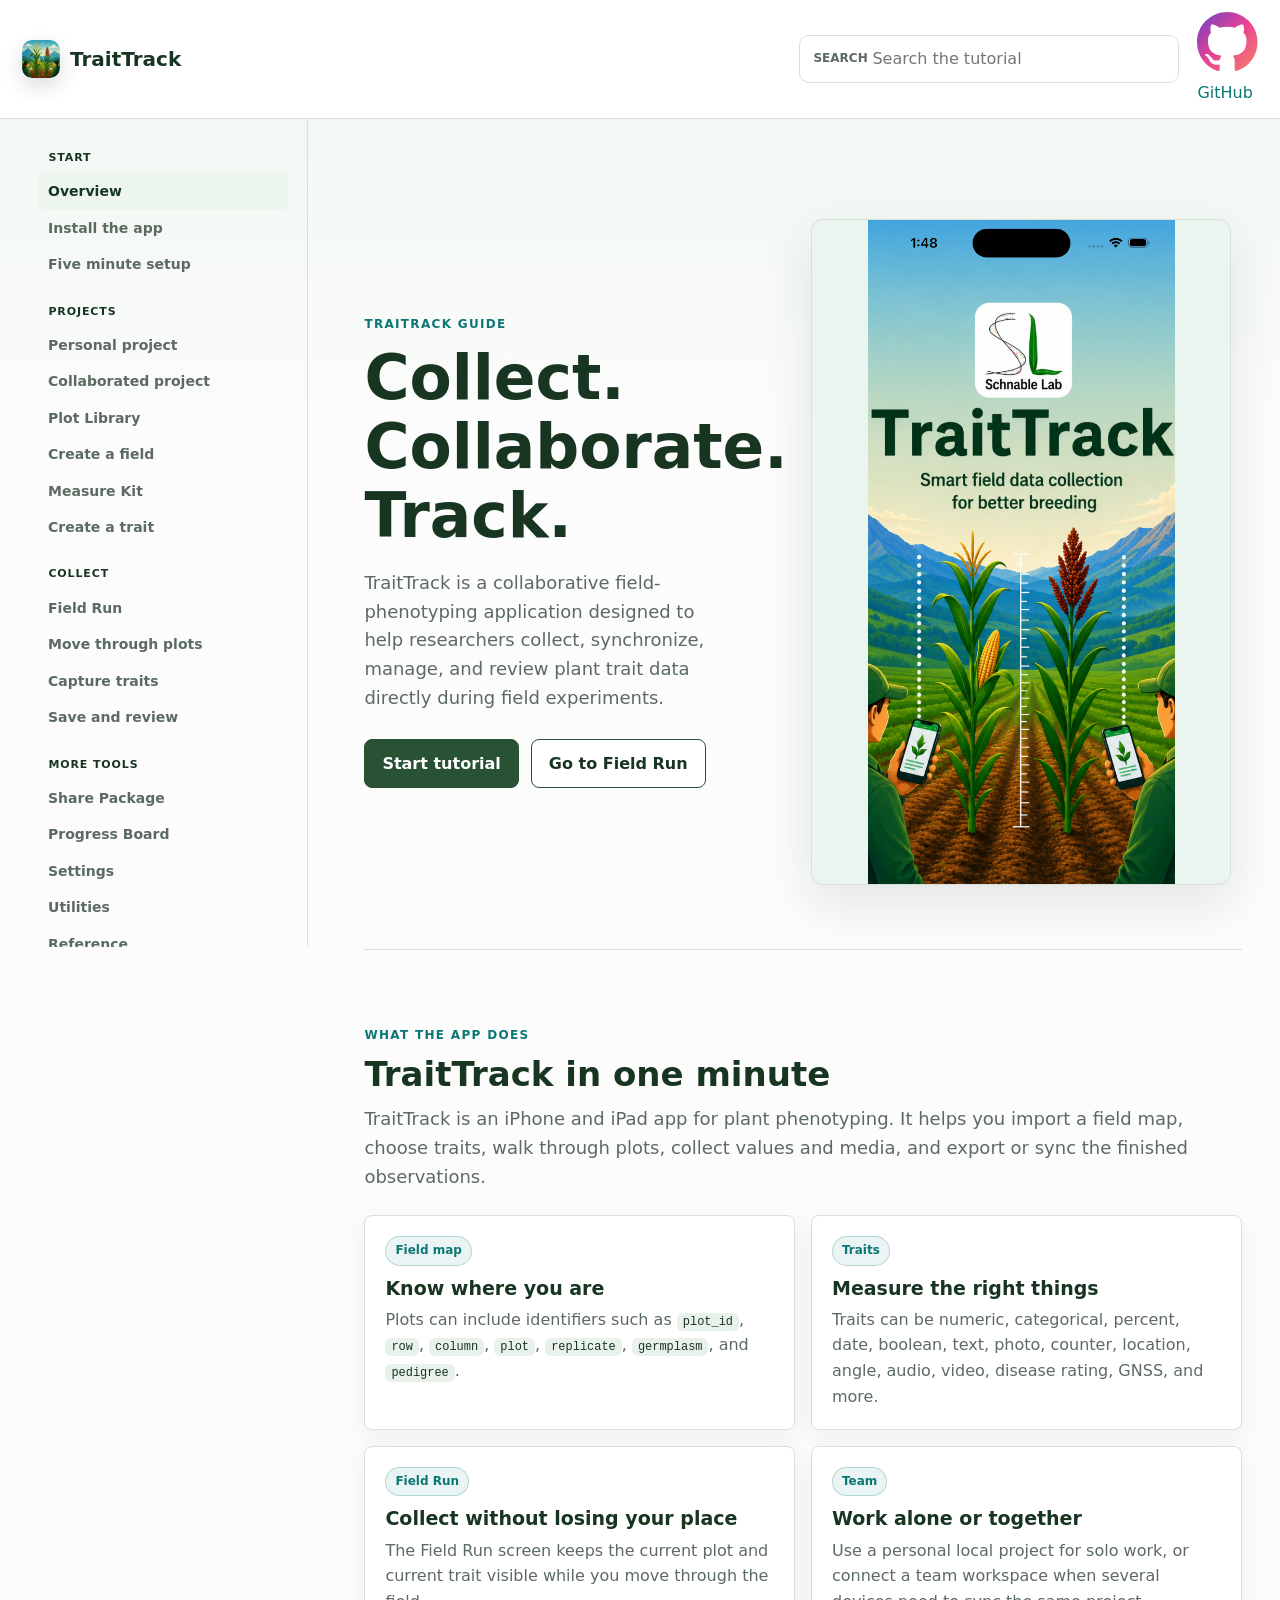
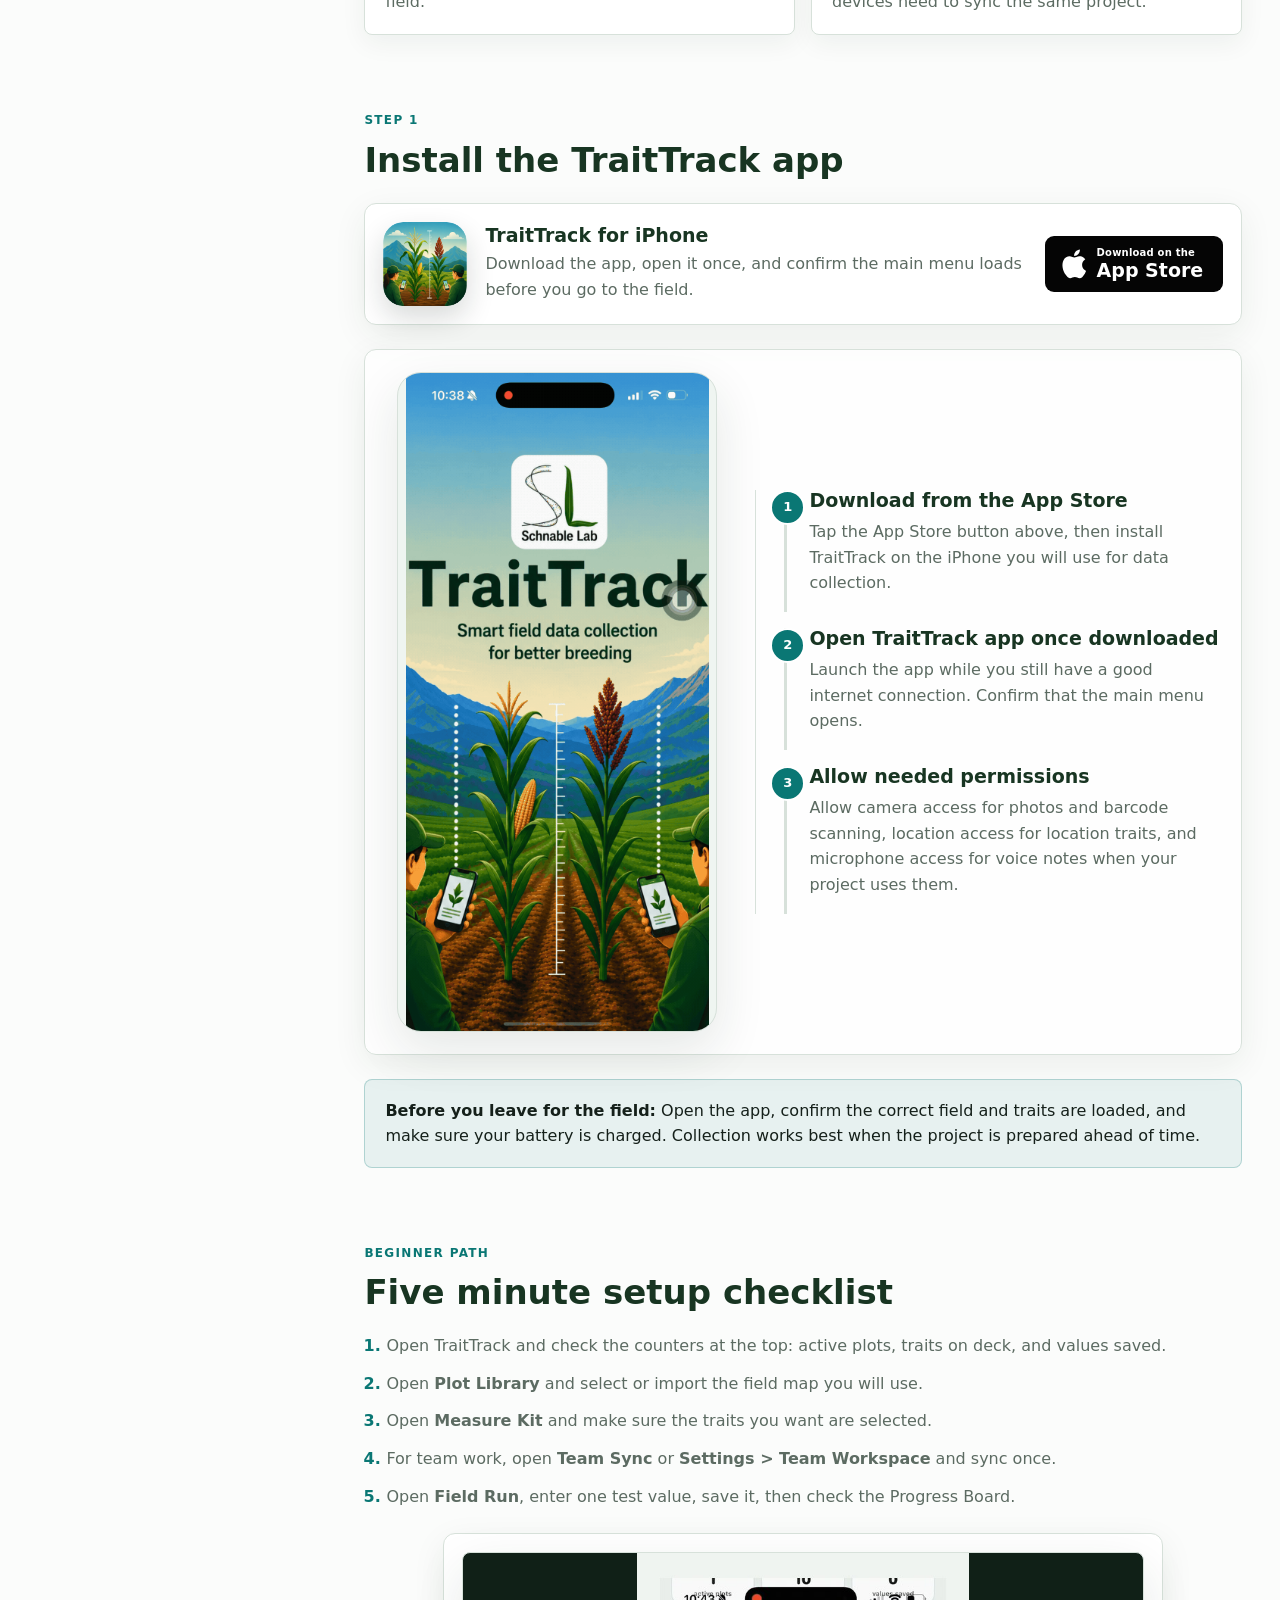
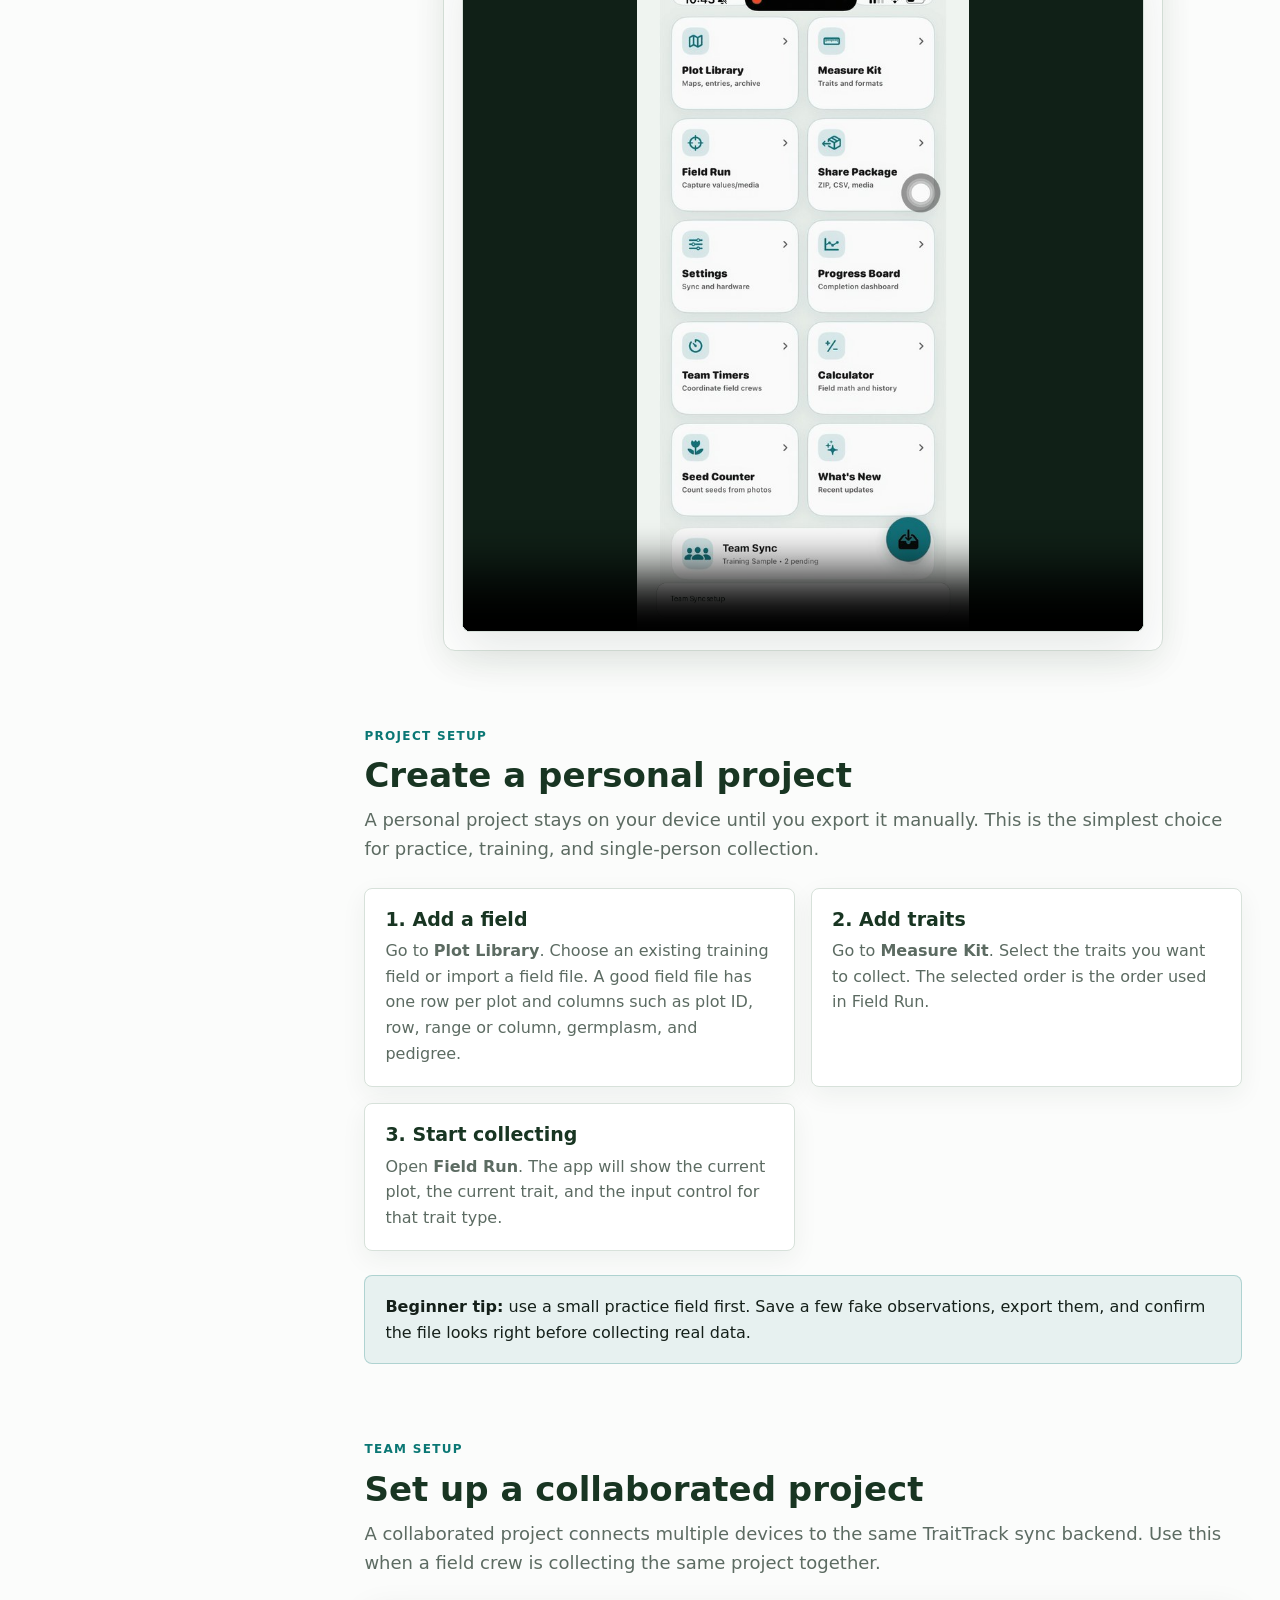
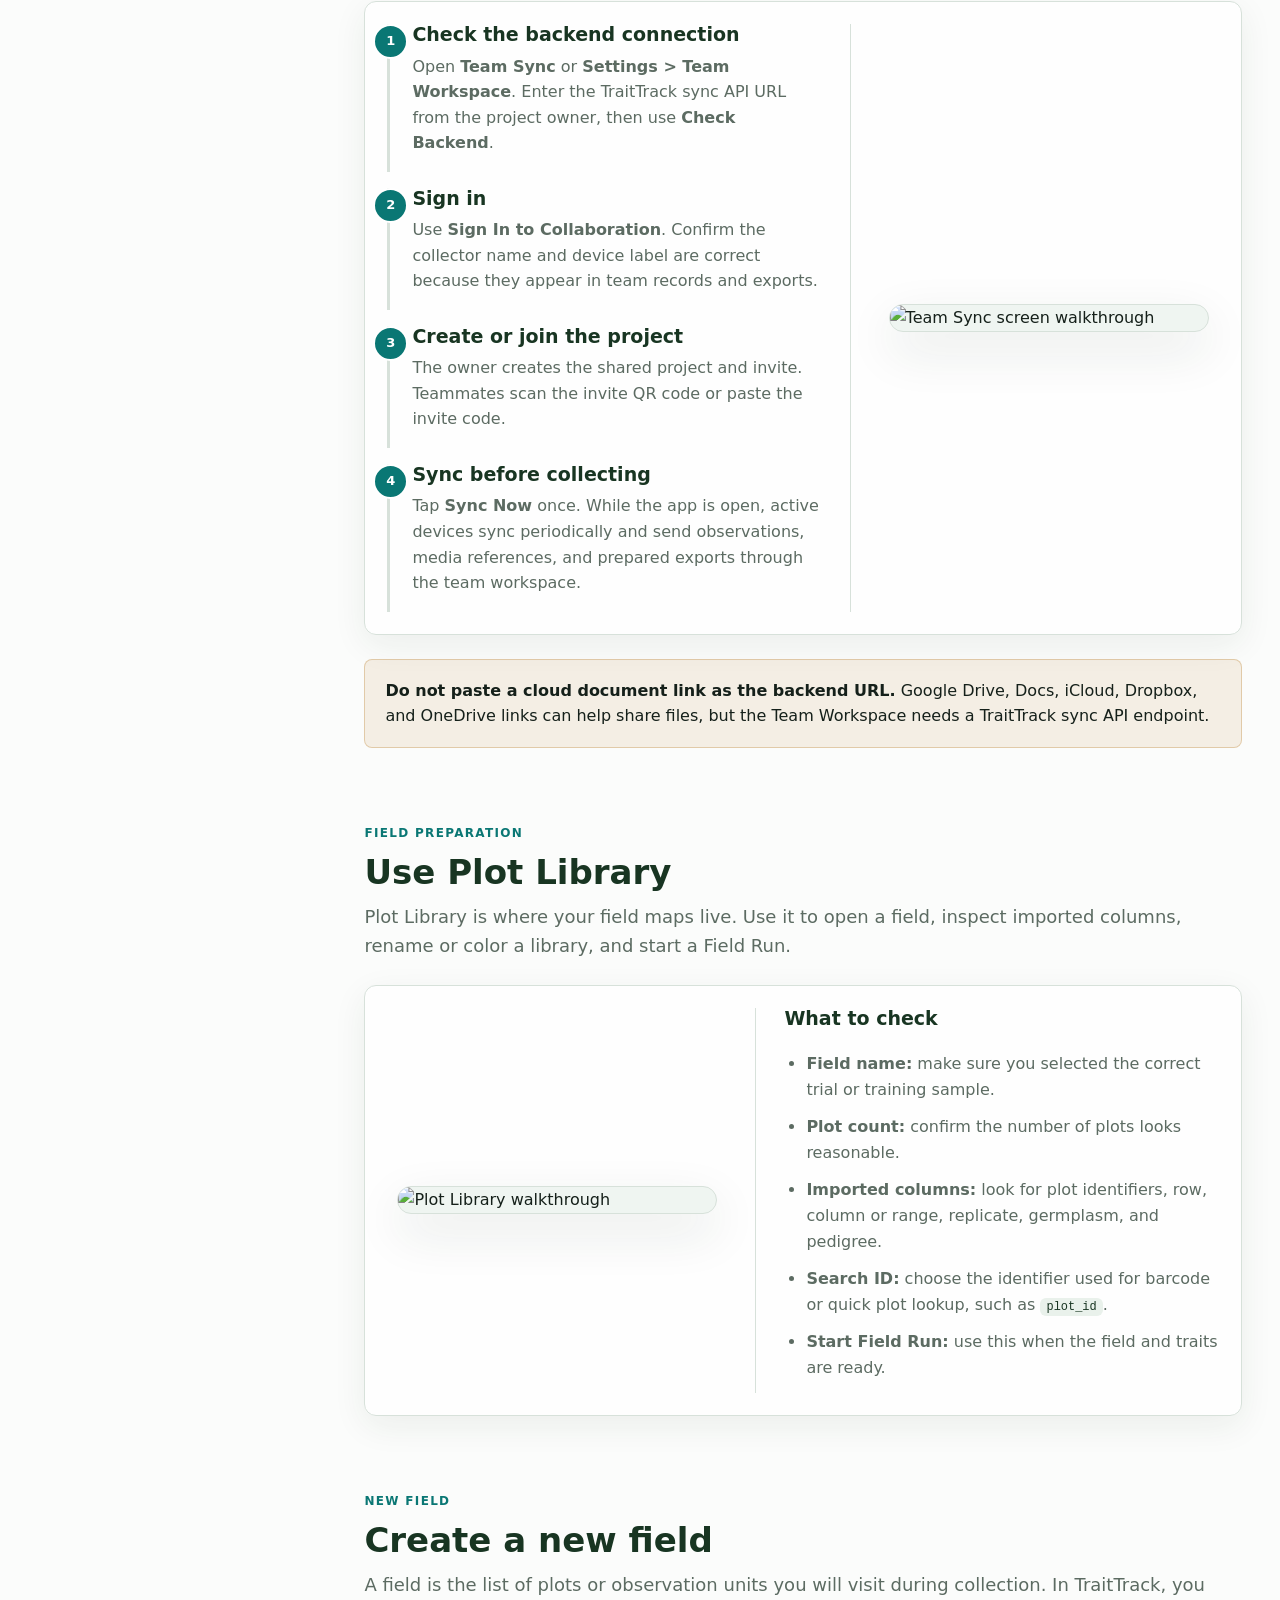
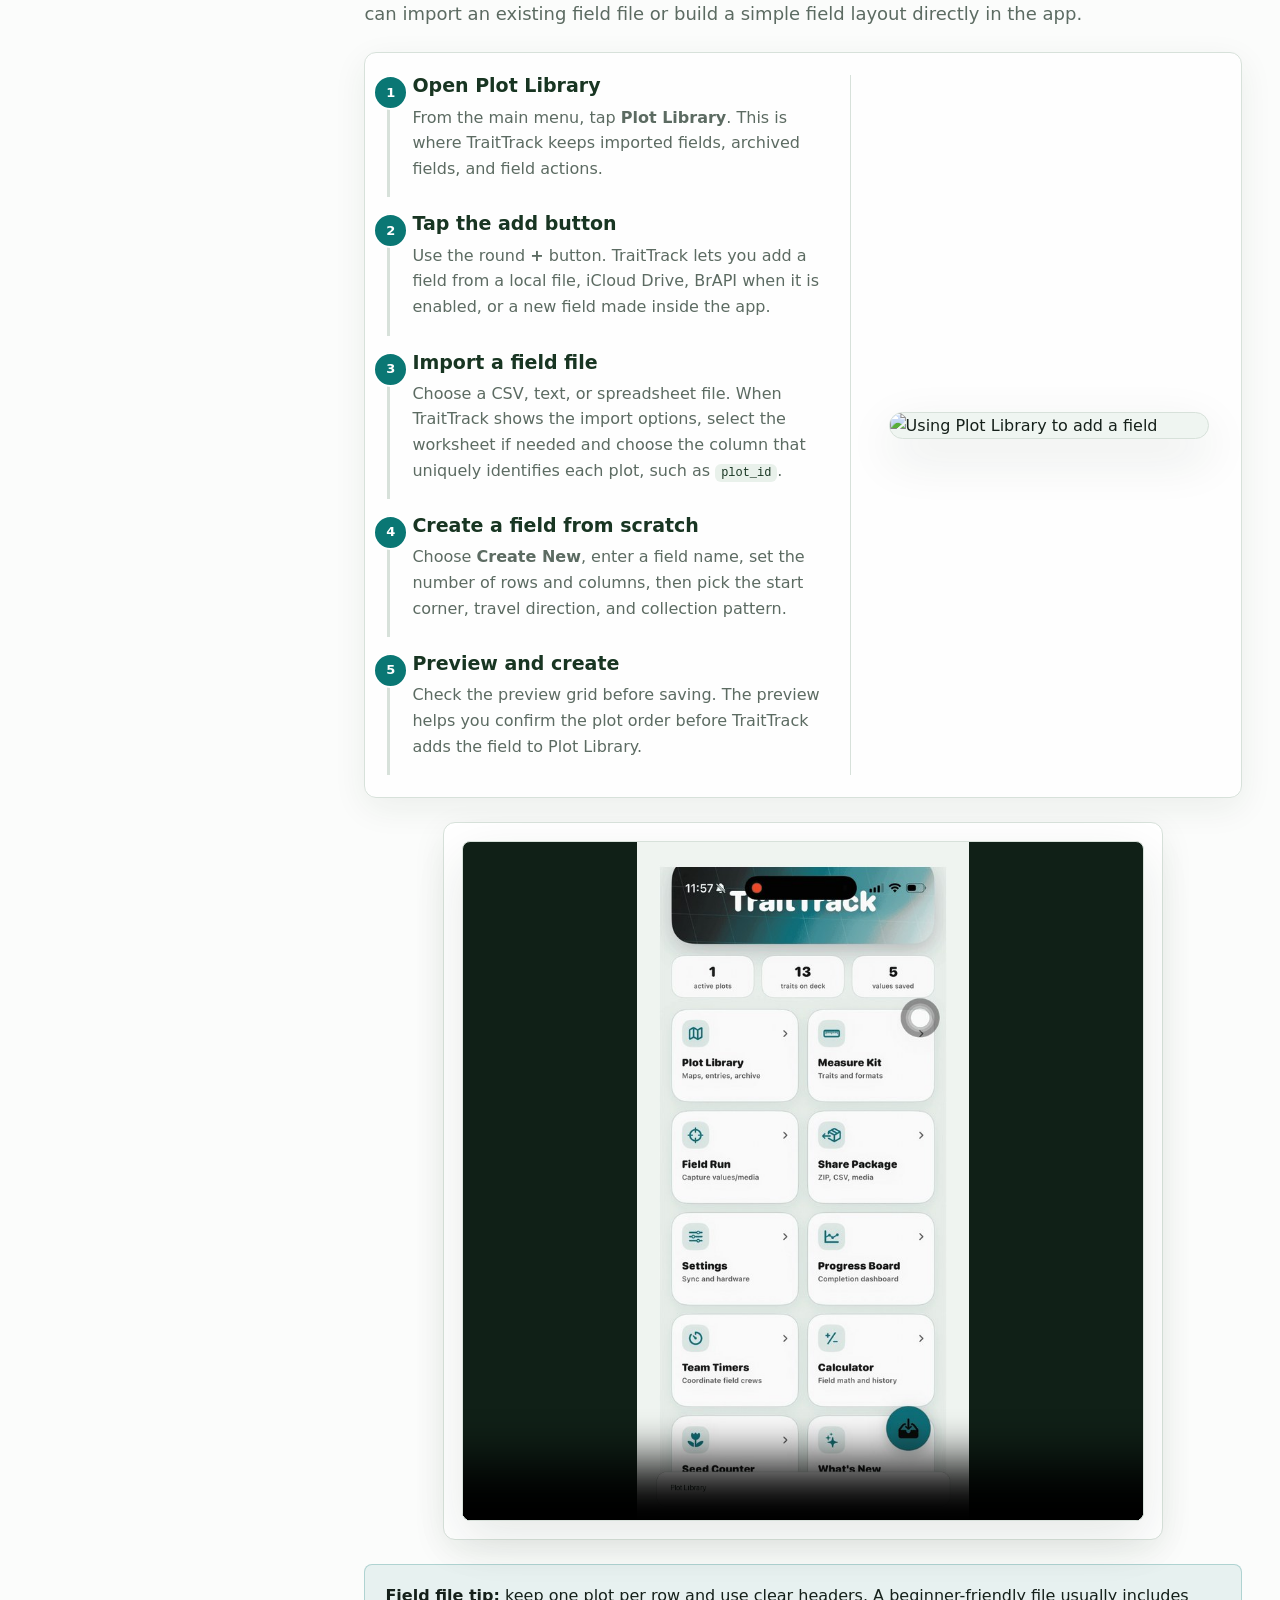
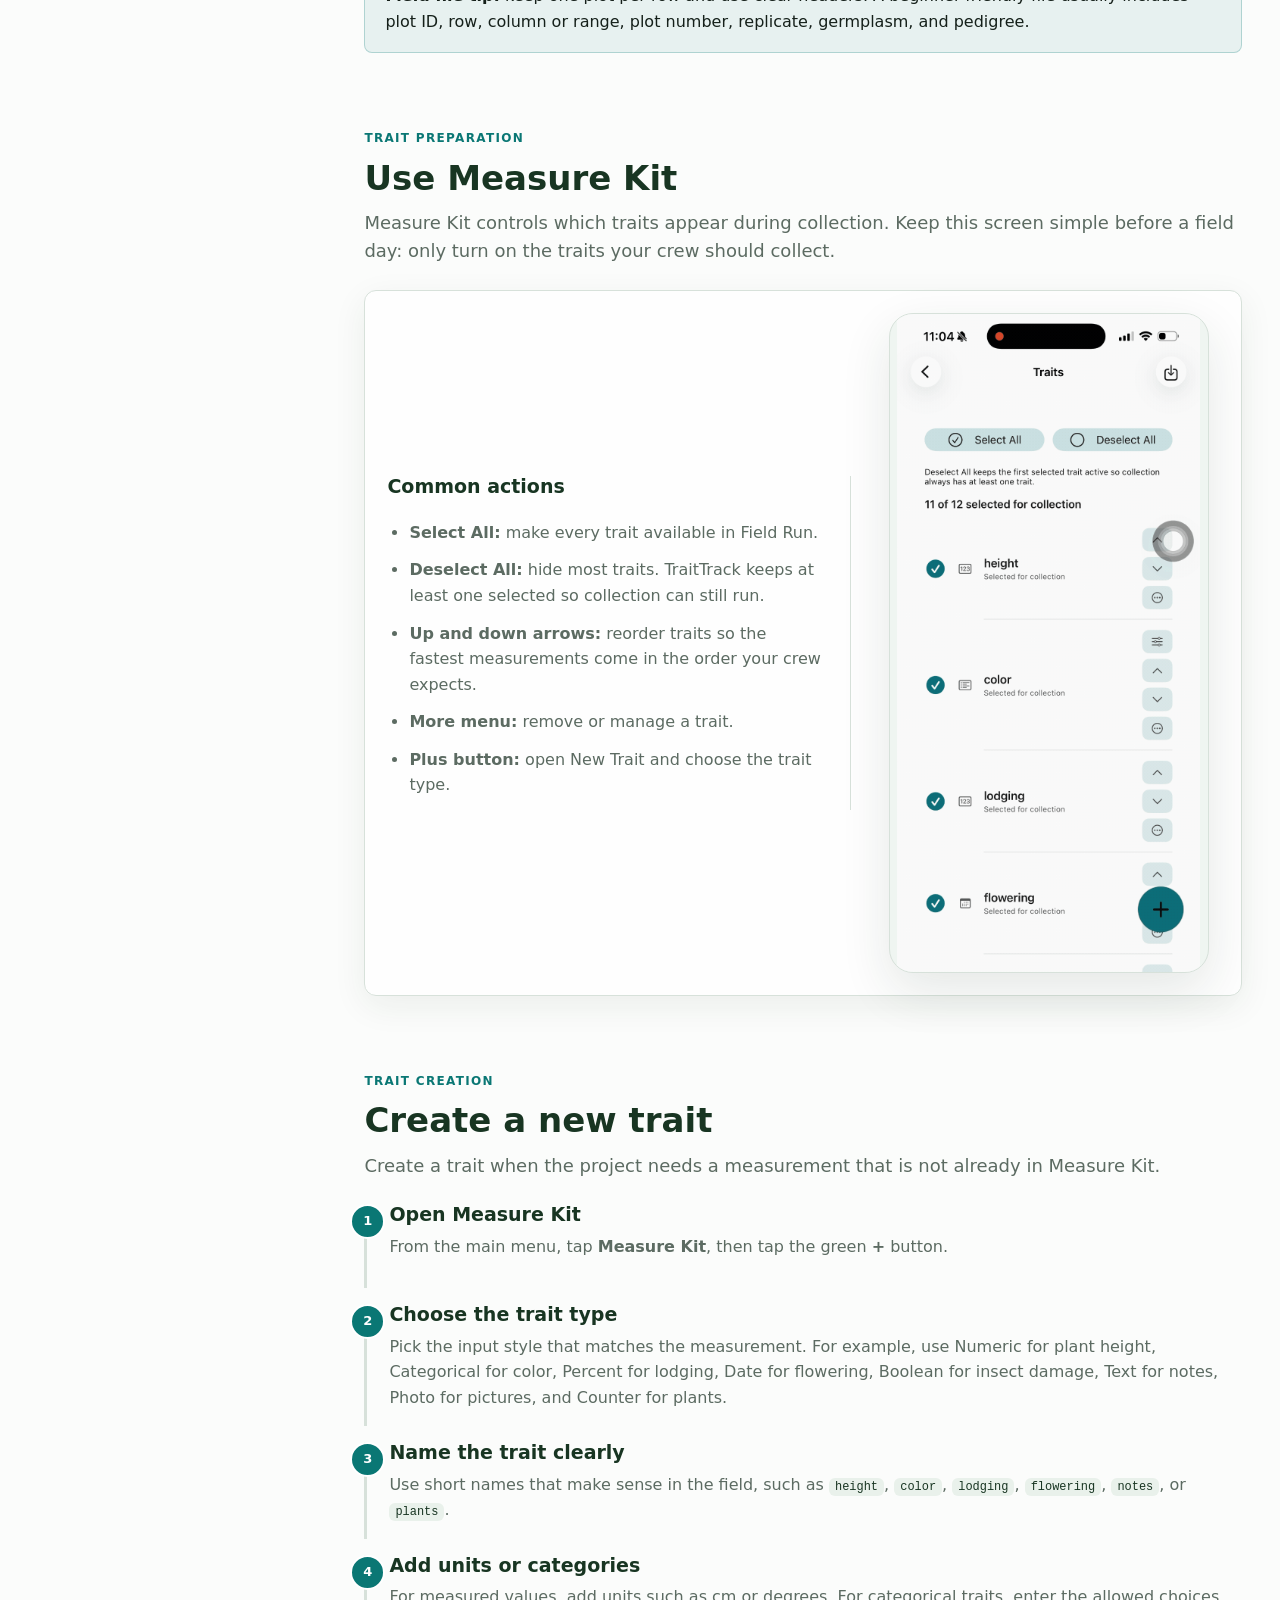
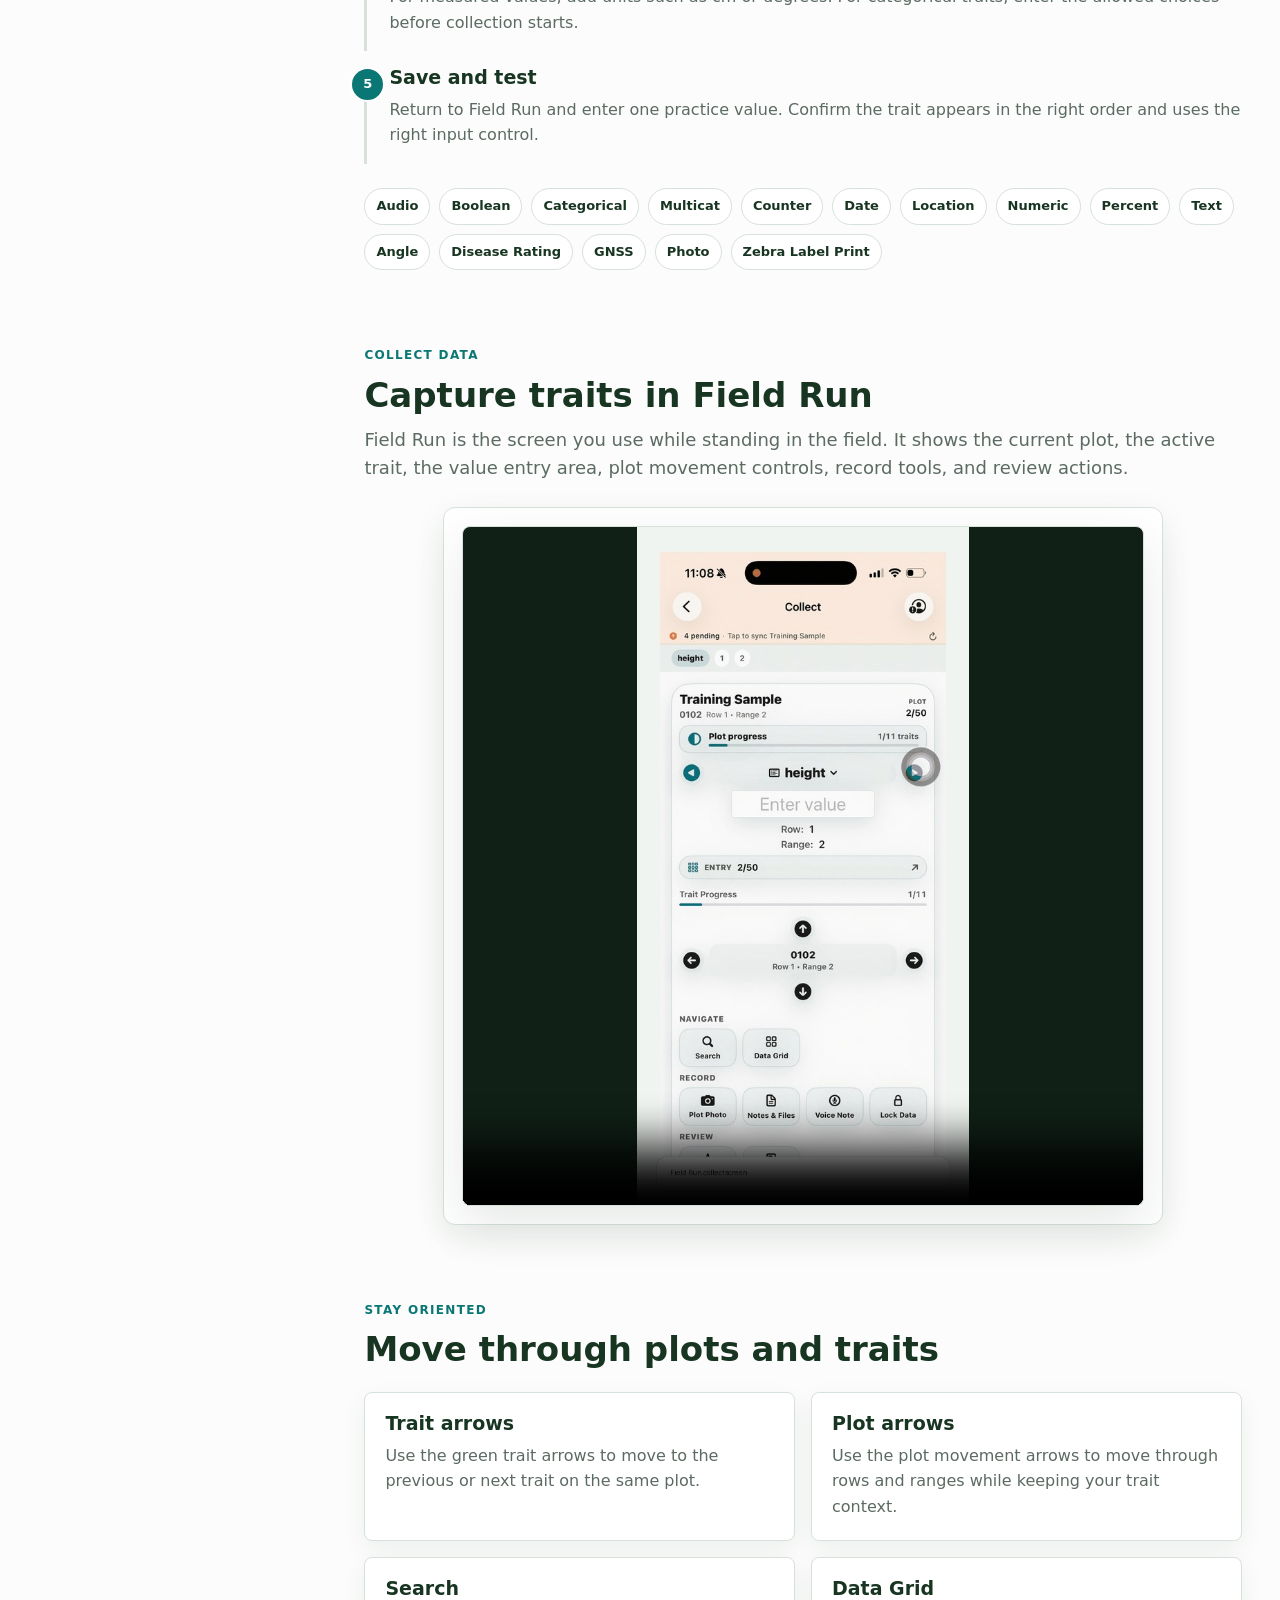
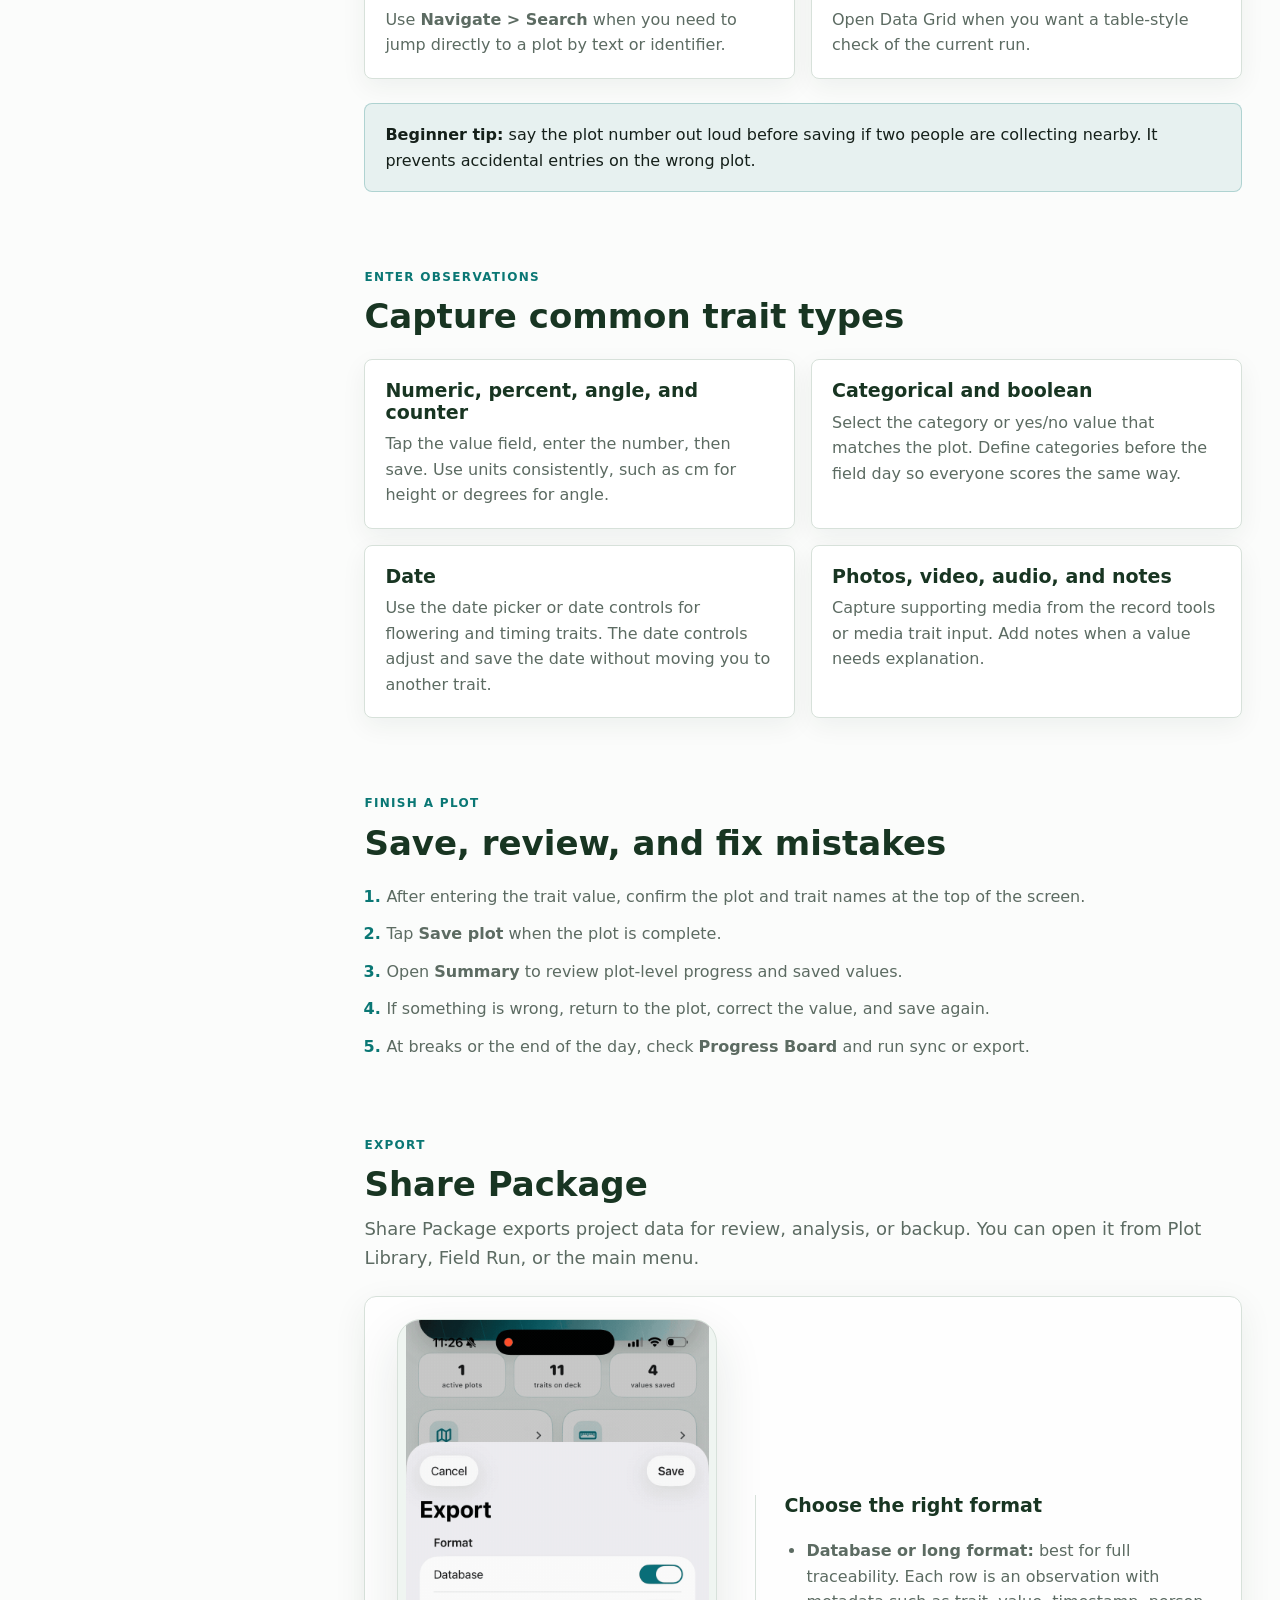
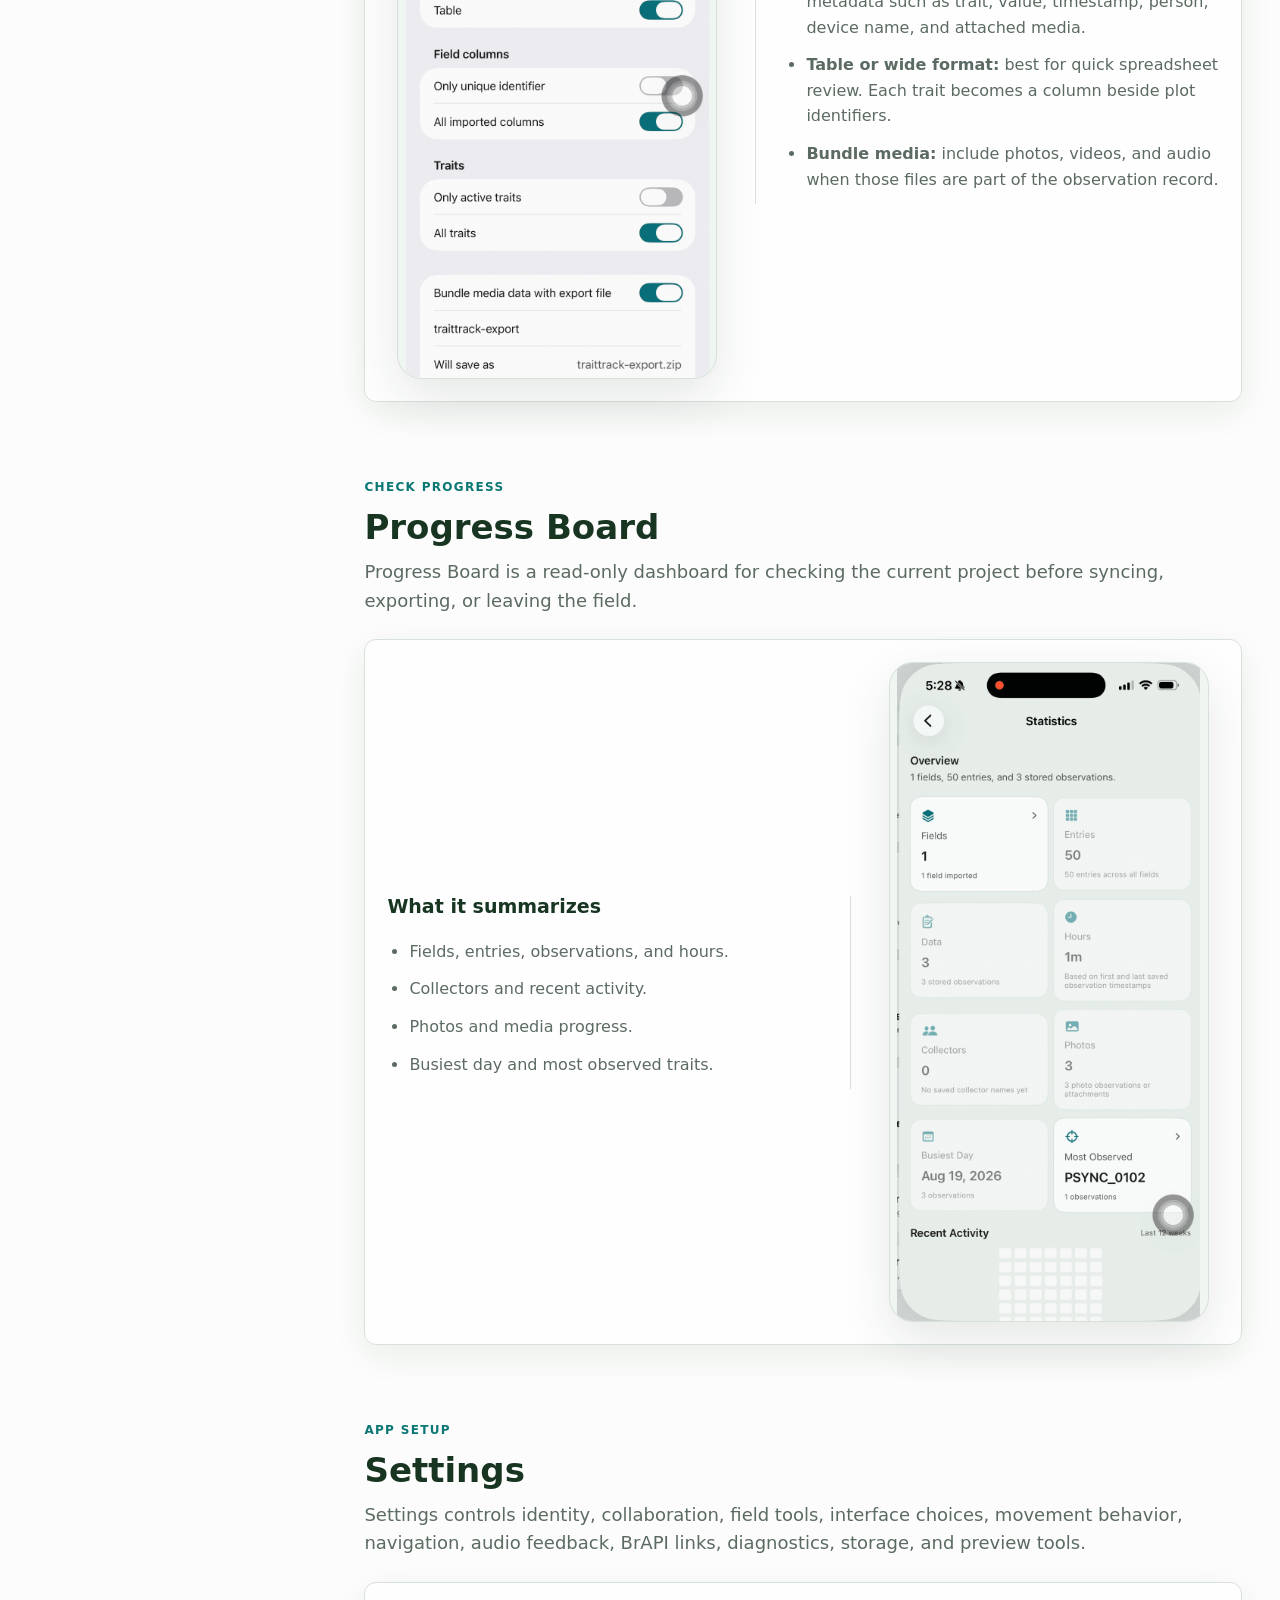
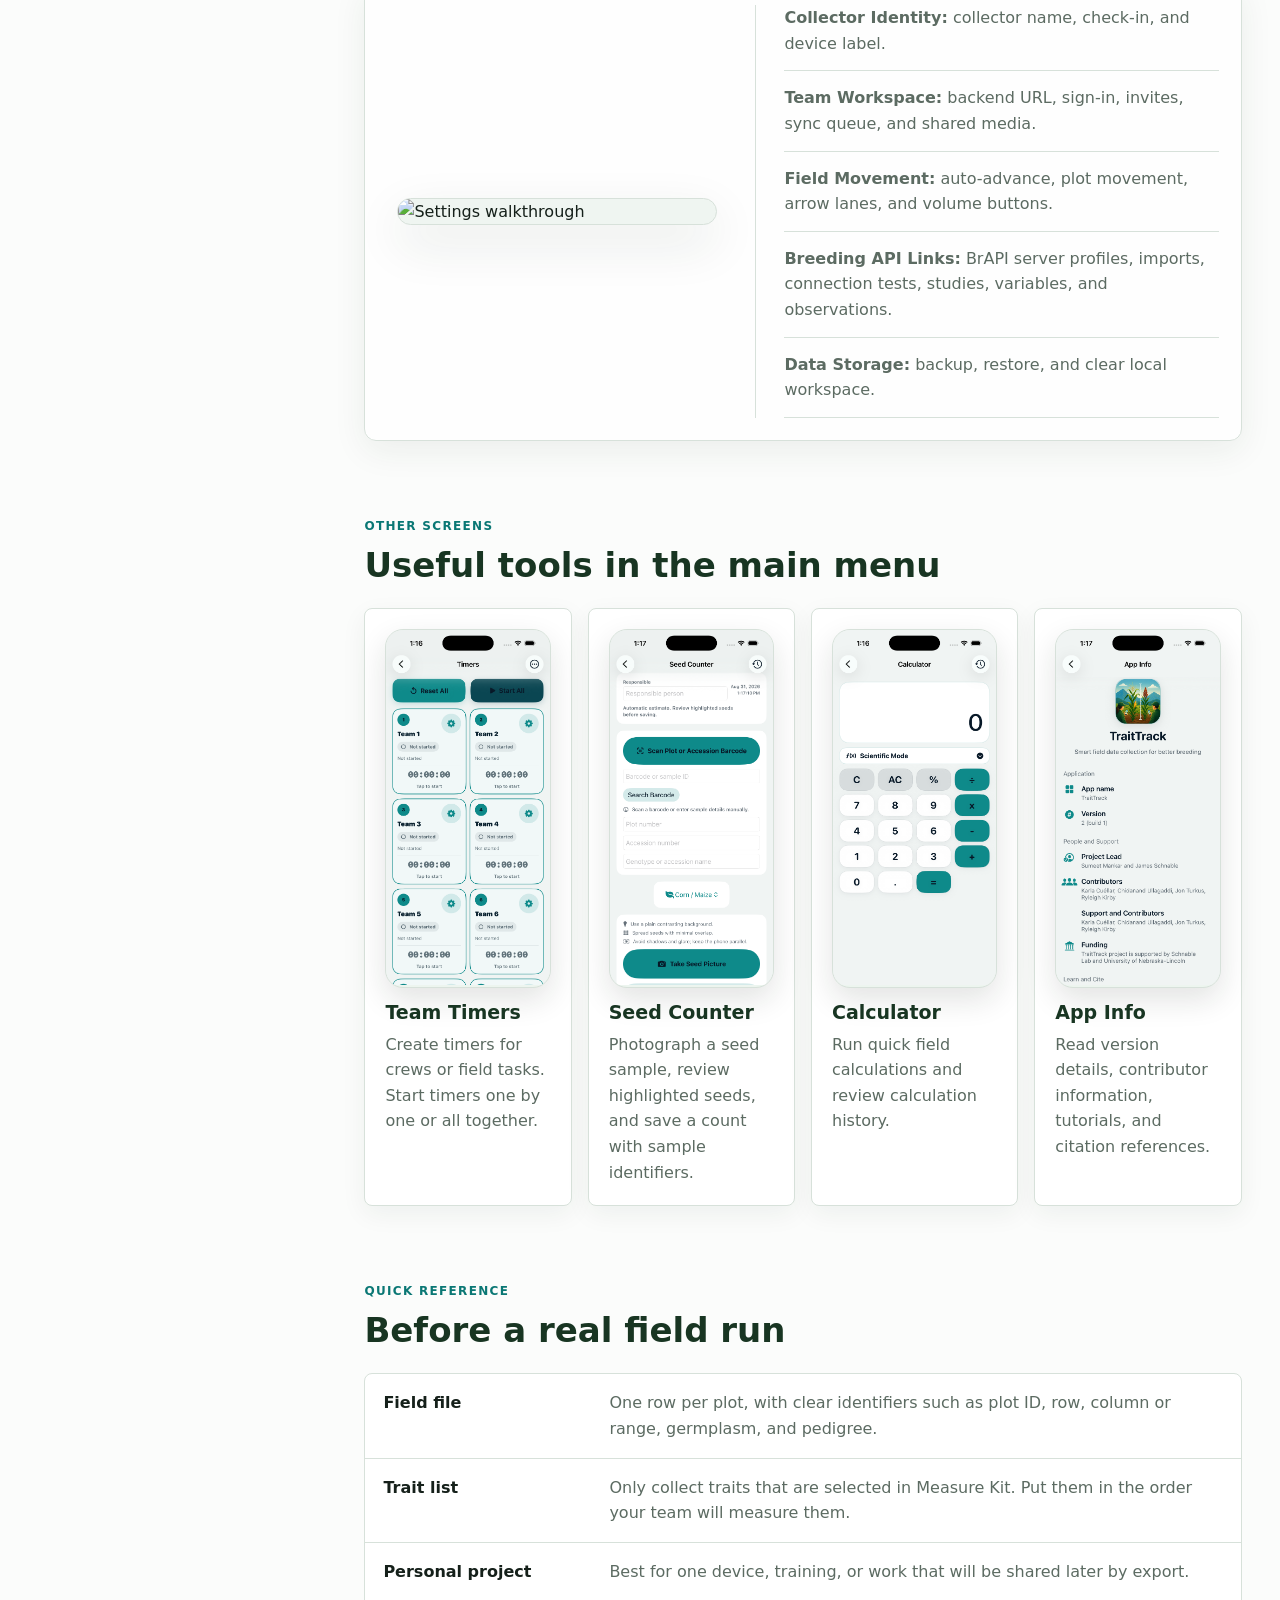
==== commit 98676620: "Add GitHub link and button to index.html" ====
--- a/docs/index.html
+++ b/docs/index.html
@@ -33,7 +33,14 @@
           placeholder="Search the tutorial"
         />
       </label>
-    </header>
+      <a class="github-btn" href="https://github.com/sumeetmankar171/TraitTrack" target="_blank" rel="noopener" aria-label="View on GitHub">
+      <svg class="github-icon" viewBox="0 0 24 24" xmlns="http://www.w3.org/2000/svg" aria-hidden="true">
+        <path fill="url(#gh-grad)" d="M12 0C5.37 0 0 5.37 0 12c0 5.3 3.438 9.8 8.205 11.385.6.113.82-.258.82-.577 0-.285-.01-1.04-.015-2.04-3.338.724-4.042-1.61-4.042-1.61-.546-1.385-1.335-1.755-1.335-1.755-1.087-.744.084-.729.084-.729 1.205.084 1.838 1.236 1.838 1.236 1.07 1.835 2.809 1.305 3.495.998.108-.776.417-1.305.76-1.605-2.665-.3-5.466-1.332-5.466-5.93 0-1.31.465-2.38 1.235-3.22-.135-.303-.54-1.523.105-3.176 0 0 1.005-.322 3.3 1.23.96-.267 1.98-.399 3-.405 1.02.006 2.04.138 3 .405 2.28-1.552 3.285-1.23 3.285-1.23.645 1.653.24 2.873.12 3.176.765.84 1.23 1.91 1.23 3.22 0 4.61-2.805 5.625-5.475 5.92.42.36.81 1.096.81 2.22 0 1.606-.015 2.896-.015 3.286 0 .315.21.69.825.57C20.565 21.795 24 17.295 24 12c0-6.63-5.37-12-12-12"/>
+        <defs><linearGradient id="gh-grad" x1="0%" y1="0%" x2="100%" y2="100%"><stop offset="0%" stop-color="#6e40c9"/><stop offset="50%" stop-color="#e84393"/><stop offset="100%" stop-color="#f78166"/></linearGradient></defs>
+      </svg>
+      <span>GitHub</span>
+    </a>
+  </header>
 
     <div class="layout" id="top">
       <aside class="sidebar" id="sidebar" aria-label="Tutorial sections">
--- a/docs/TraitTrack_website_css_v3.css
+++ b/docs/TraitTrack_website_css_v3.css
@@ -686,7 +686,23 @@
 font-size: 14px;
 }
 
+/* Search keyword highlight & dimming */
+
+mark.search-mark {
+    background: #fef08a;
+    color: inherit;
+    border-radius: 3px;
+    padding: 1px 2px;
+}
+
+.search-dim {
+    opacity: 0.22;
+    pointer-events: none;
+    transition: opacity 0.15s;
+}
+
 /* Mobile overlay backdrop */
+
 .overlay {
 display: none;
 position: fixed;
@@ -724,7 +740,7 @@
 min-height: 66px;
 padding: 10px 16px;
 }
-.search { display: none; }
+.search {    width: 100%;
 .menu-btn { display: inline-flex; }
 .layout {
 display: block;
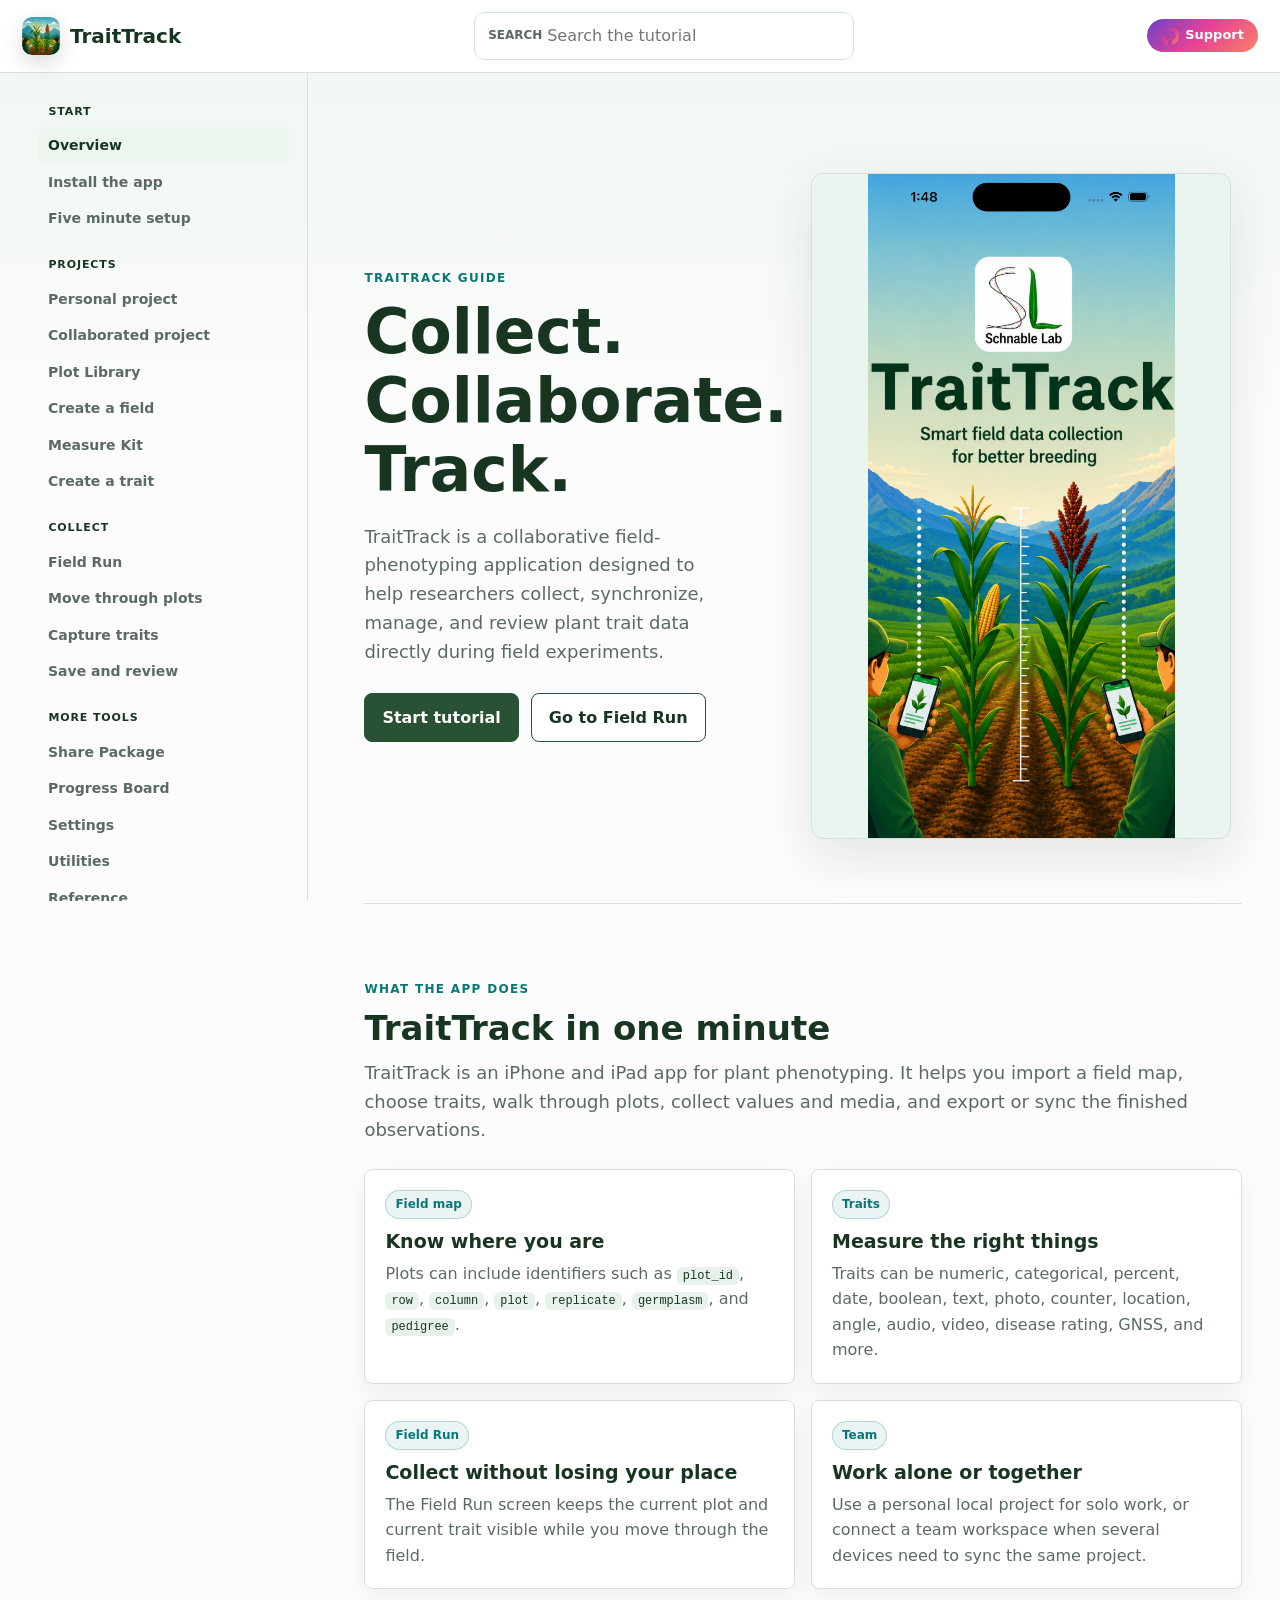
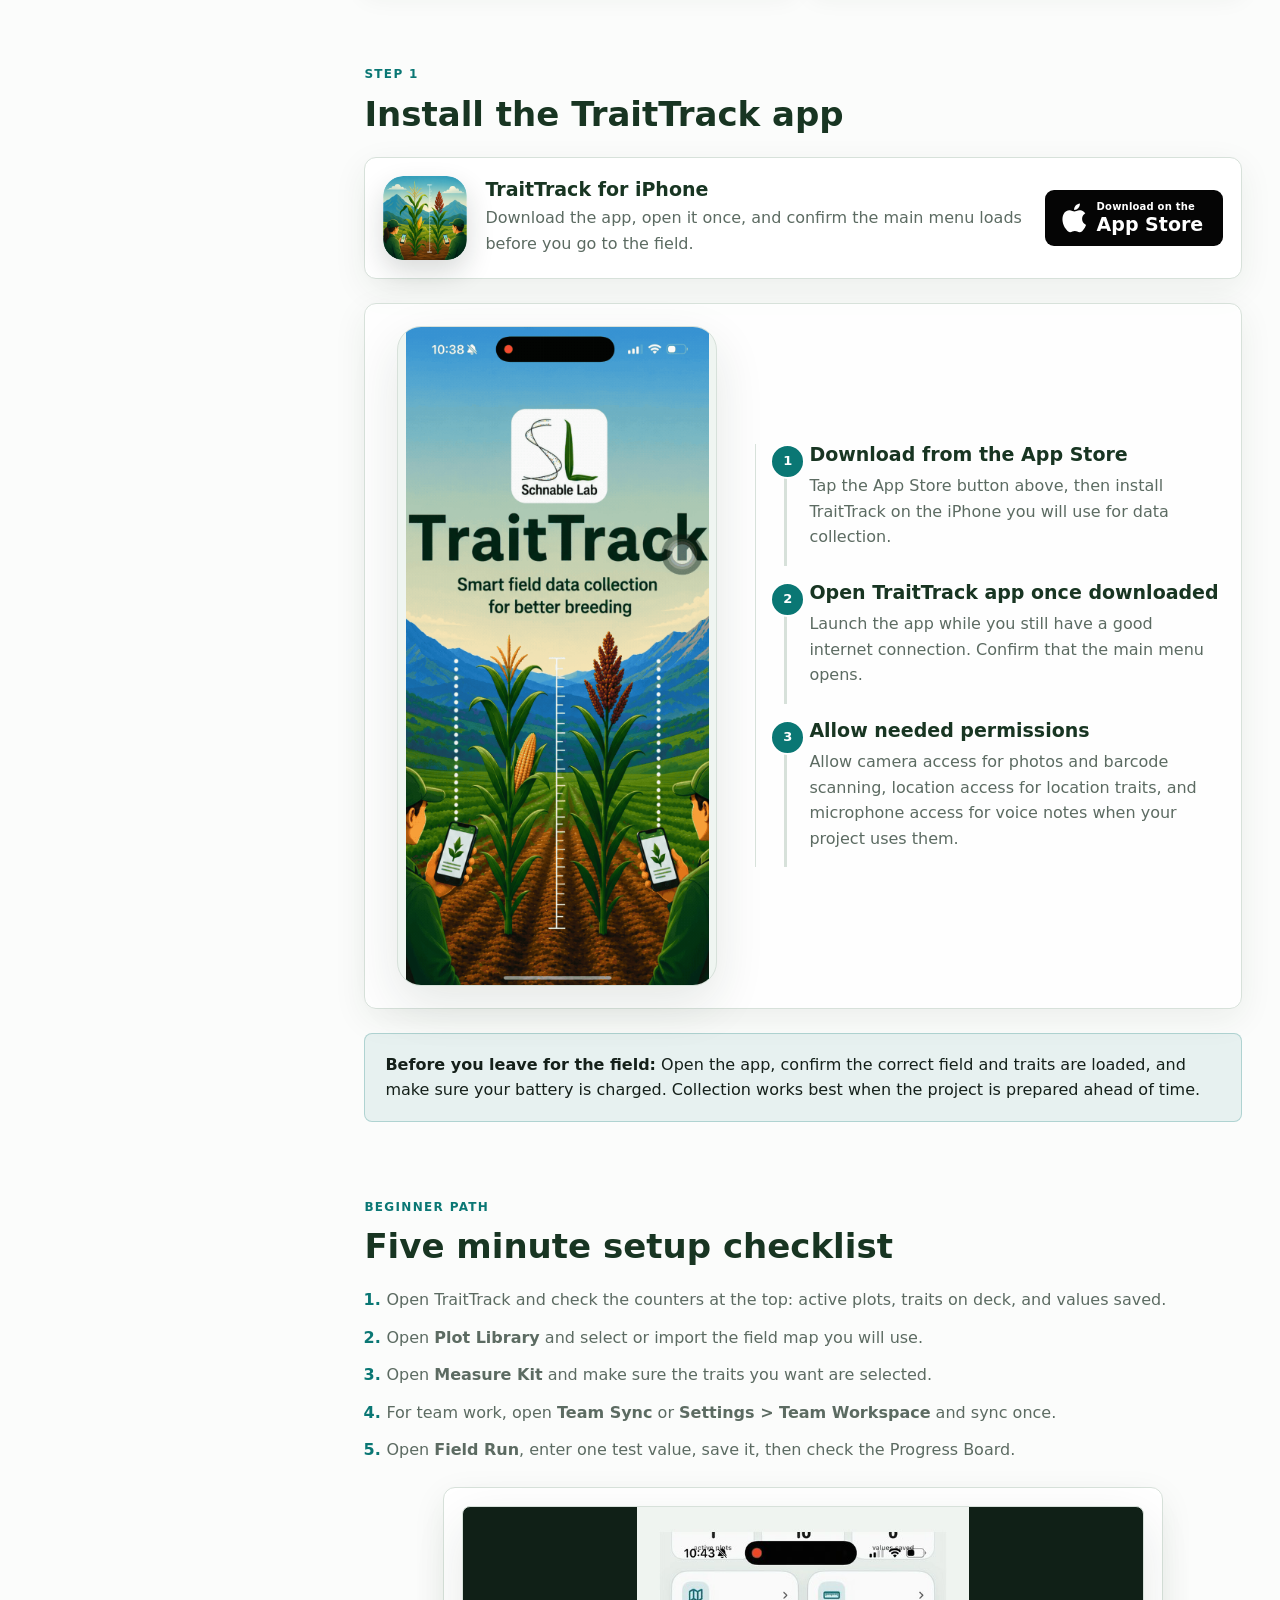
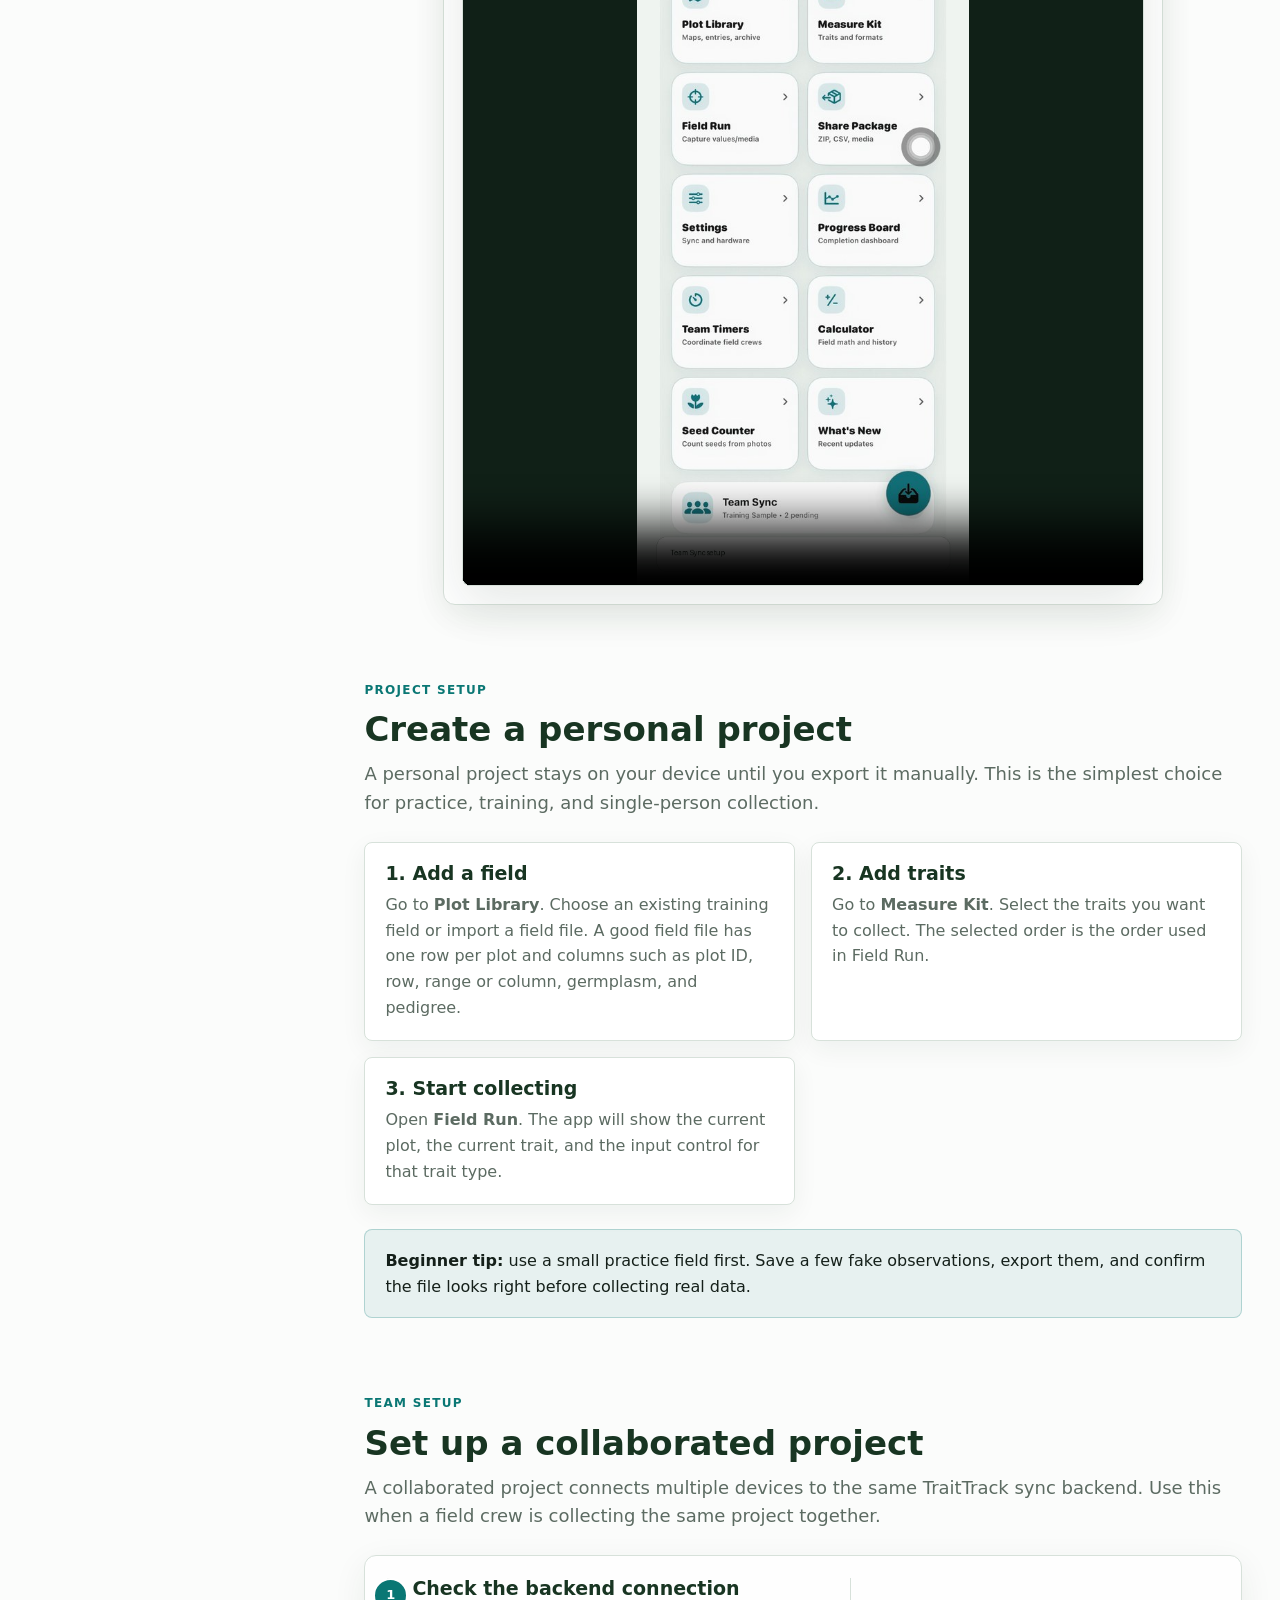
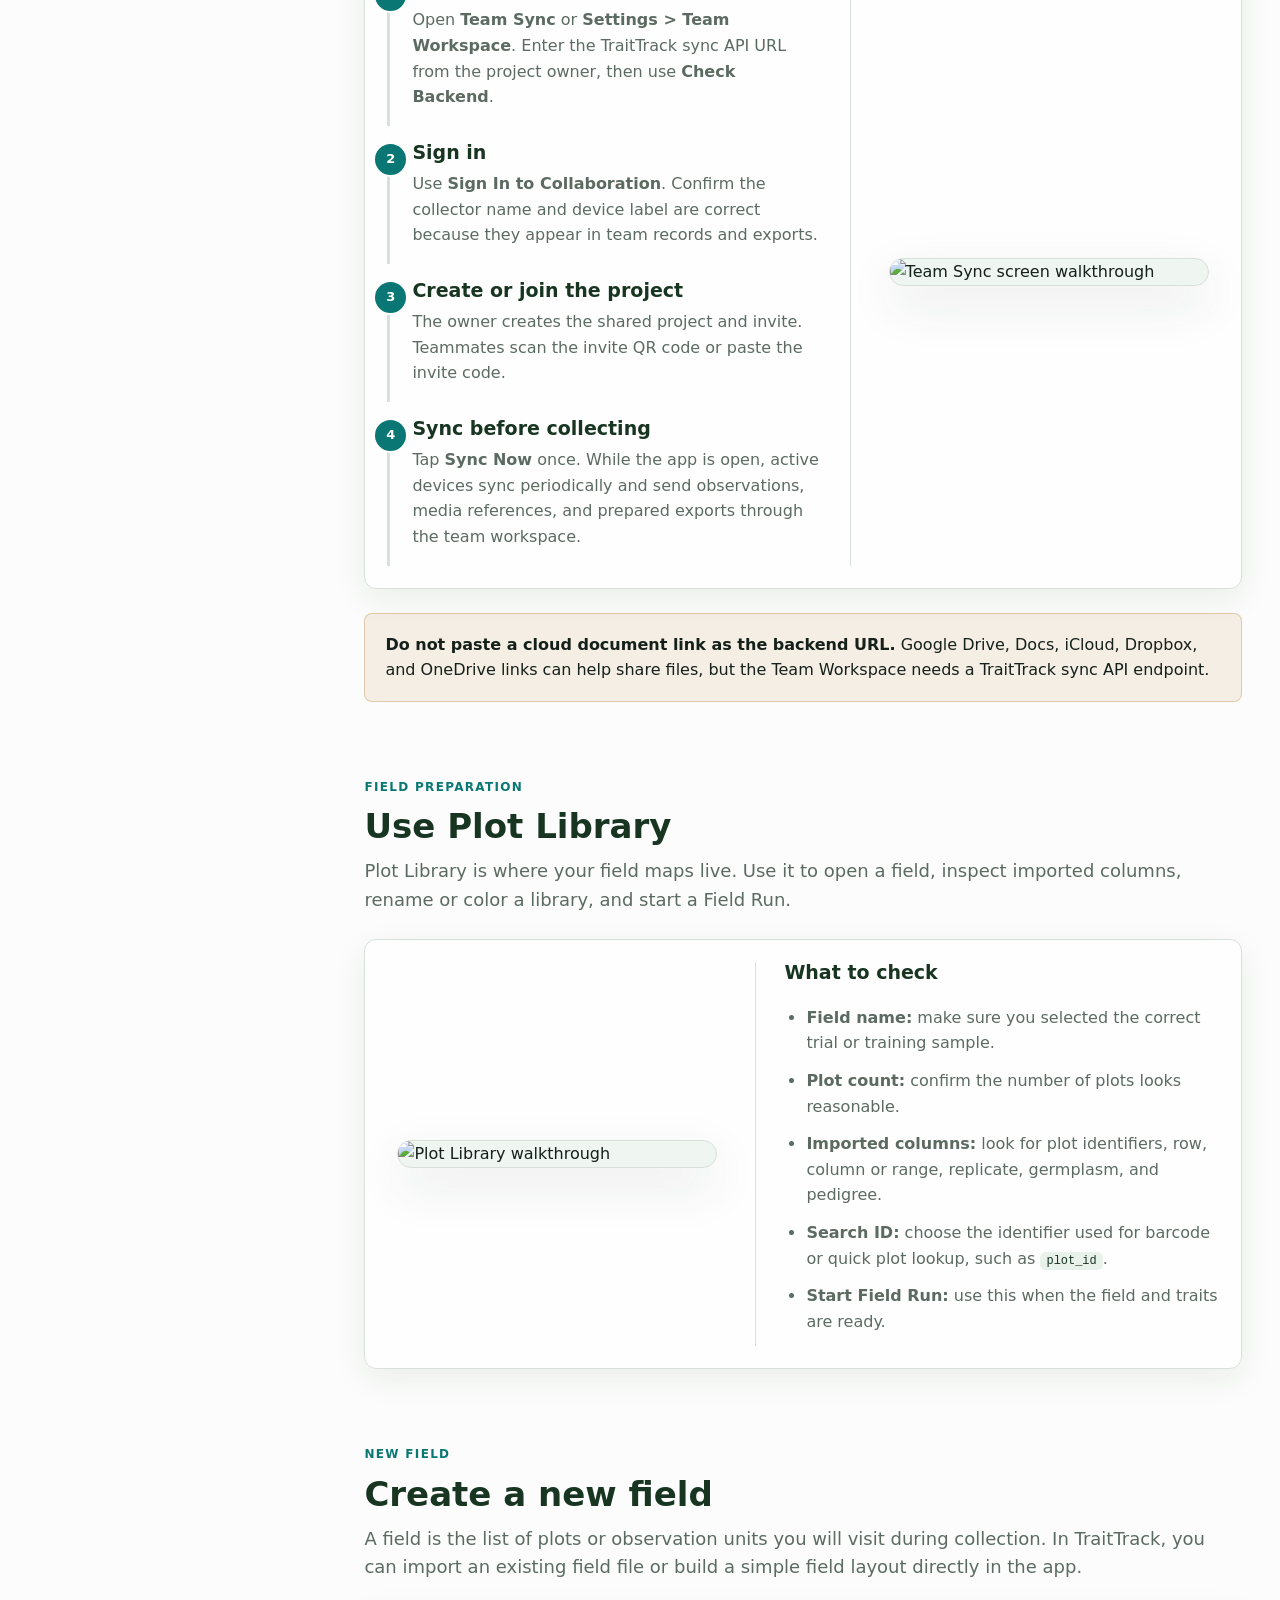
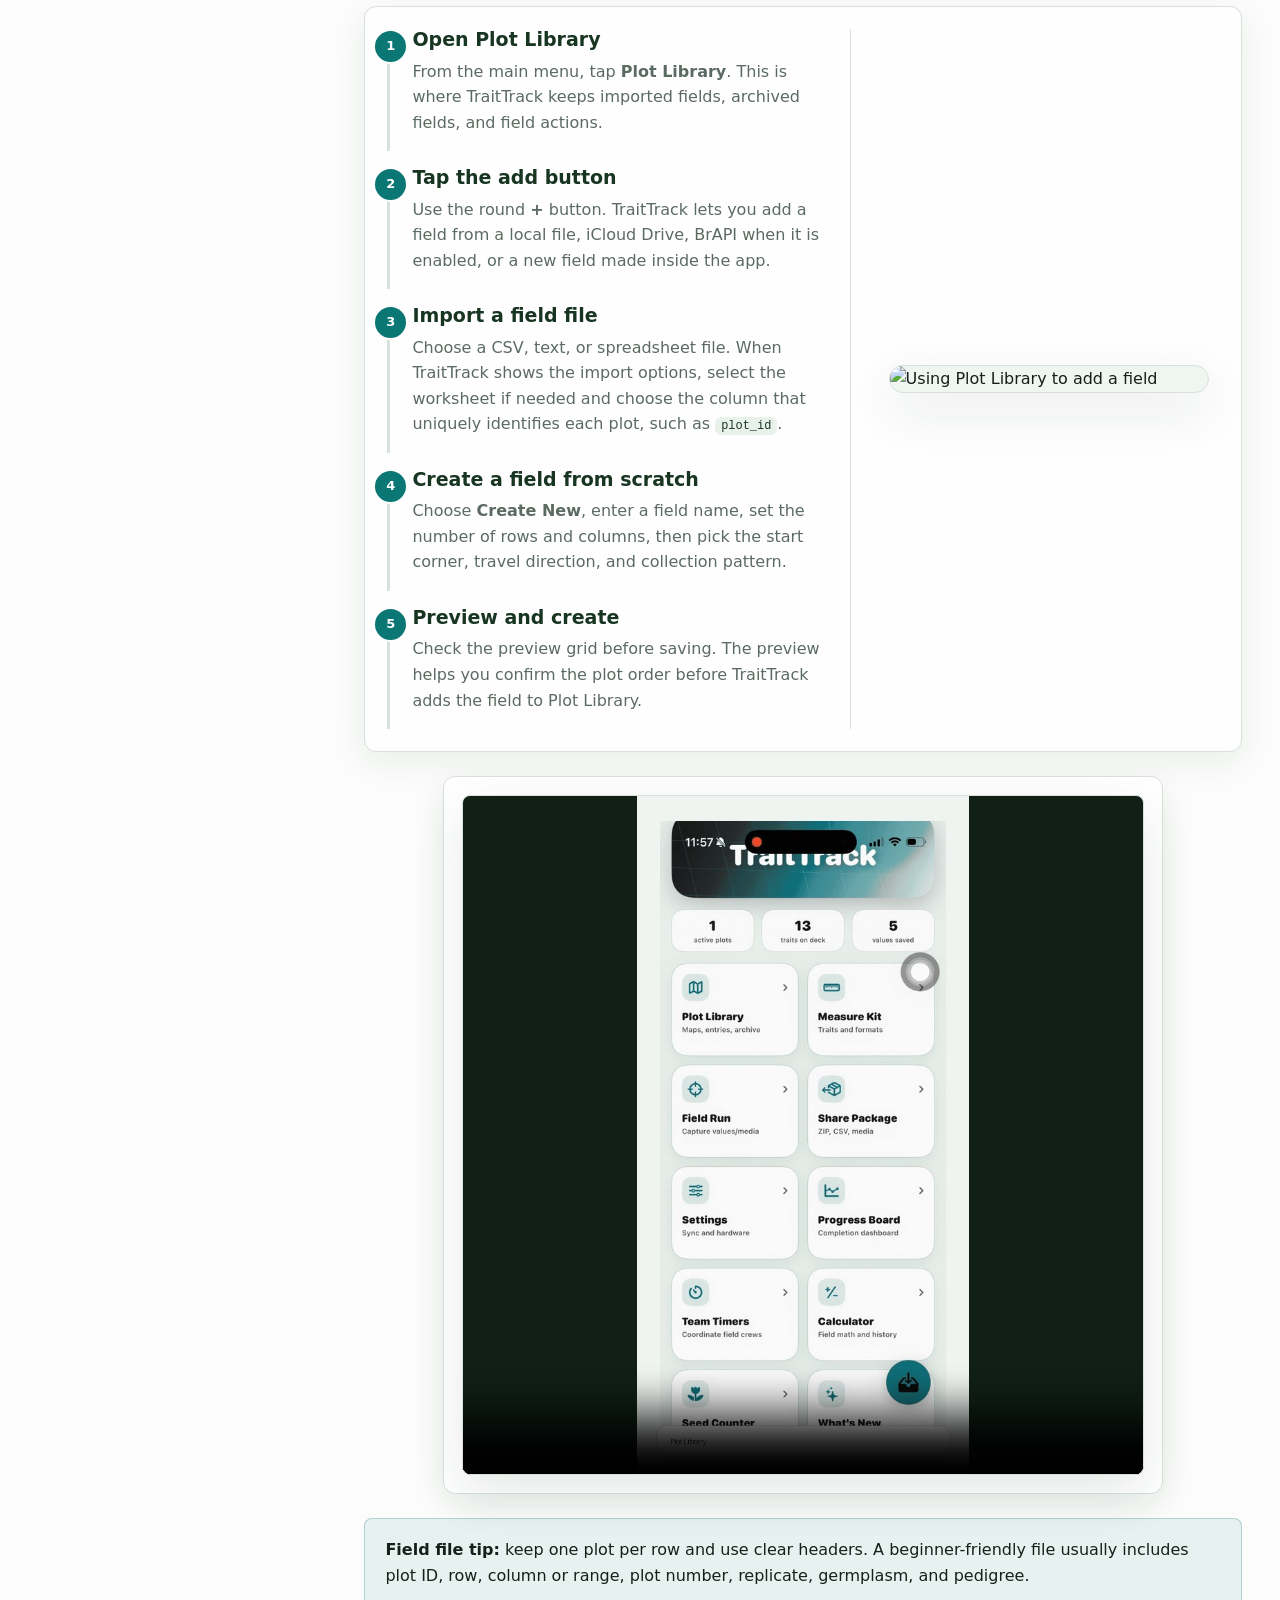
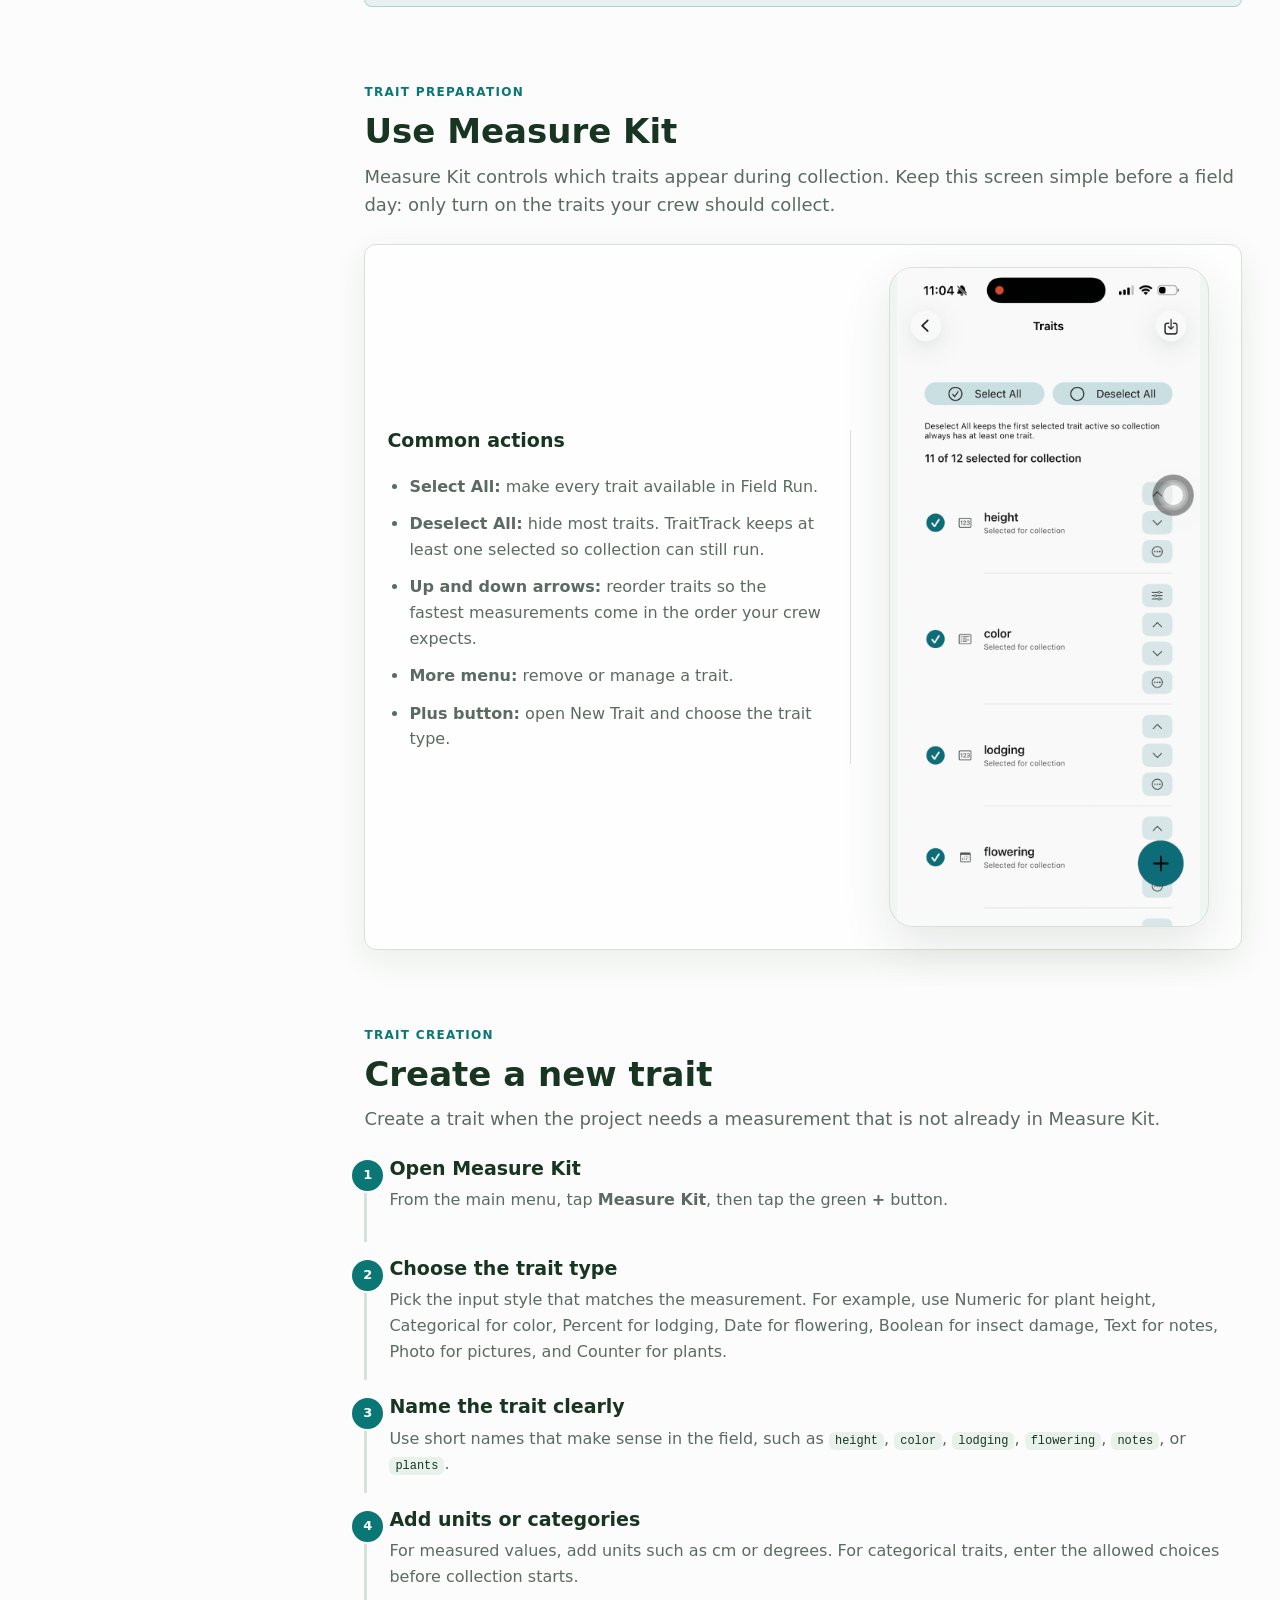
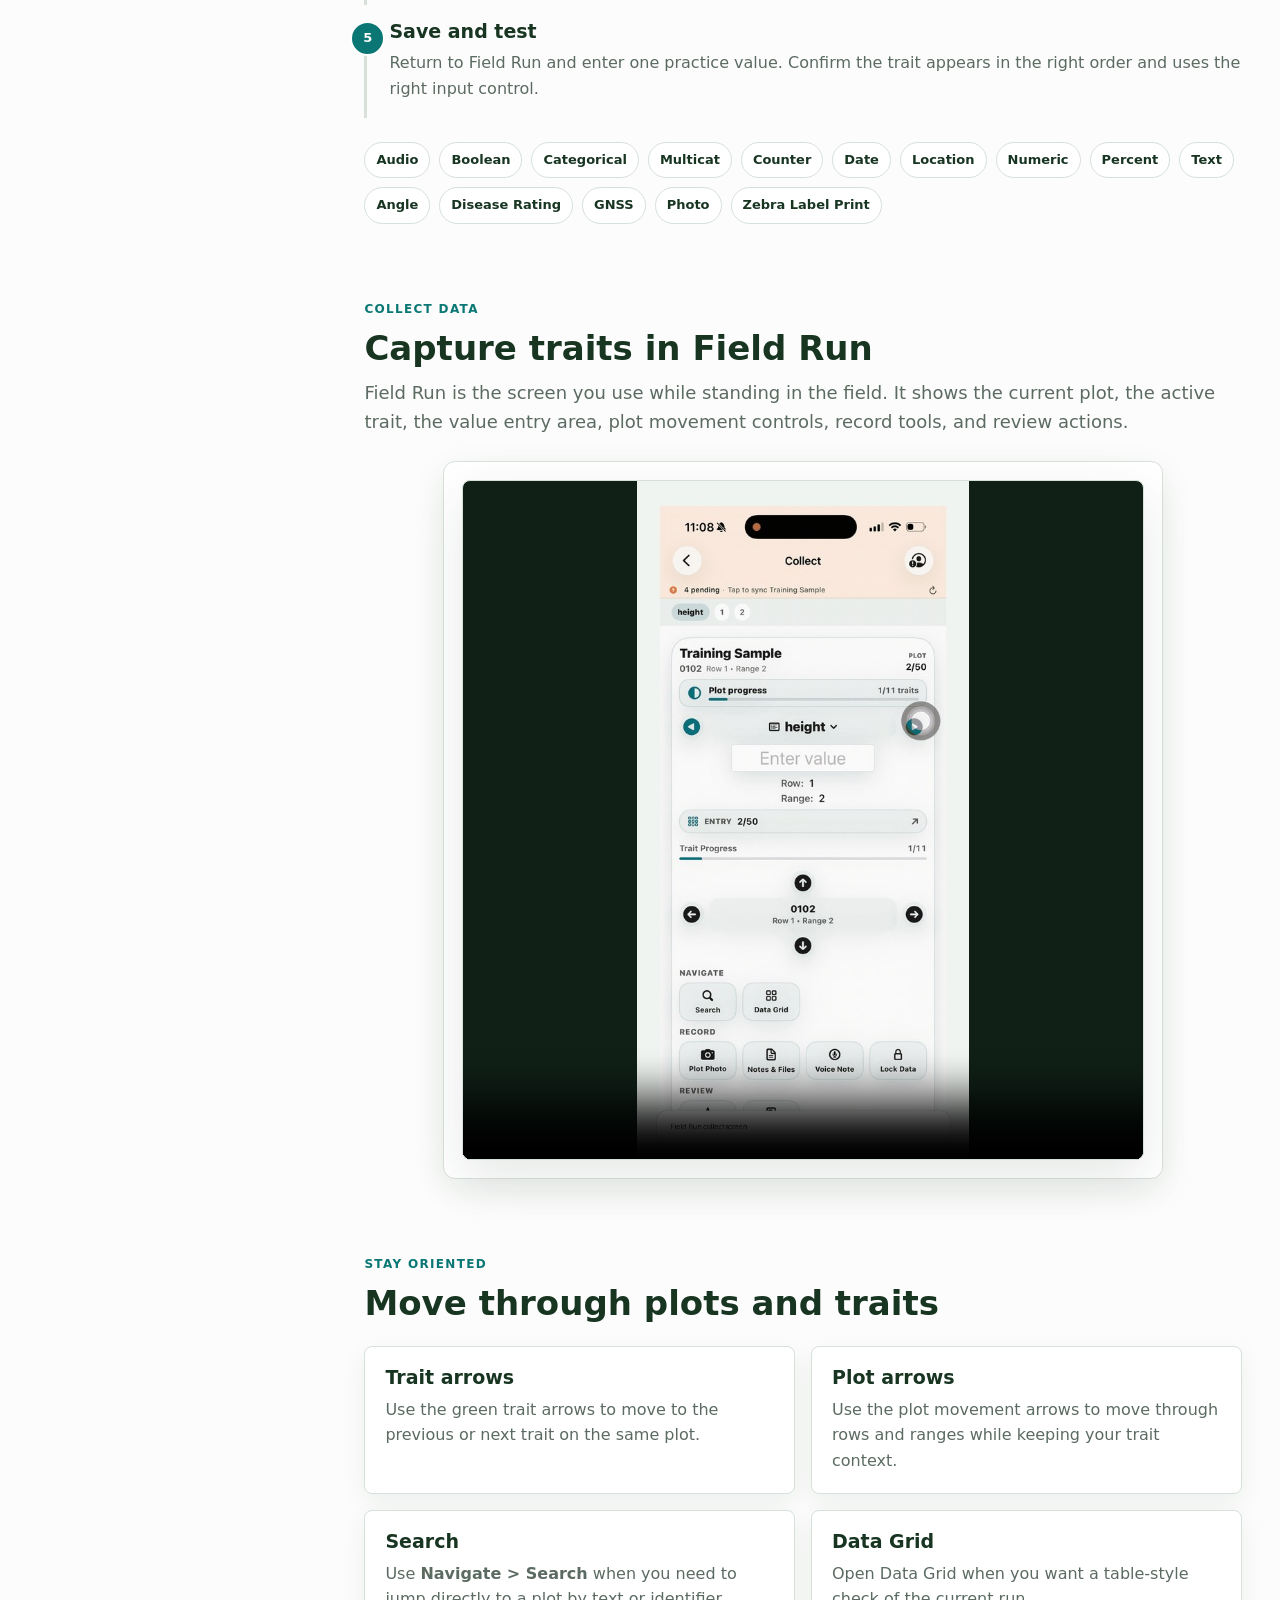
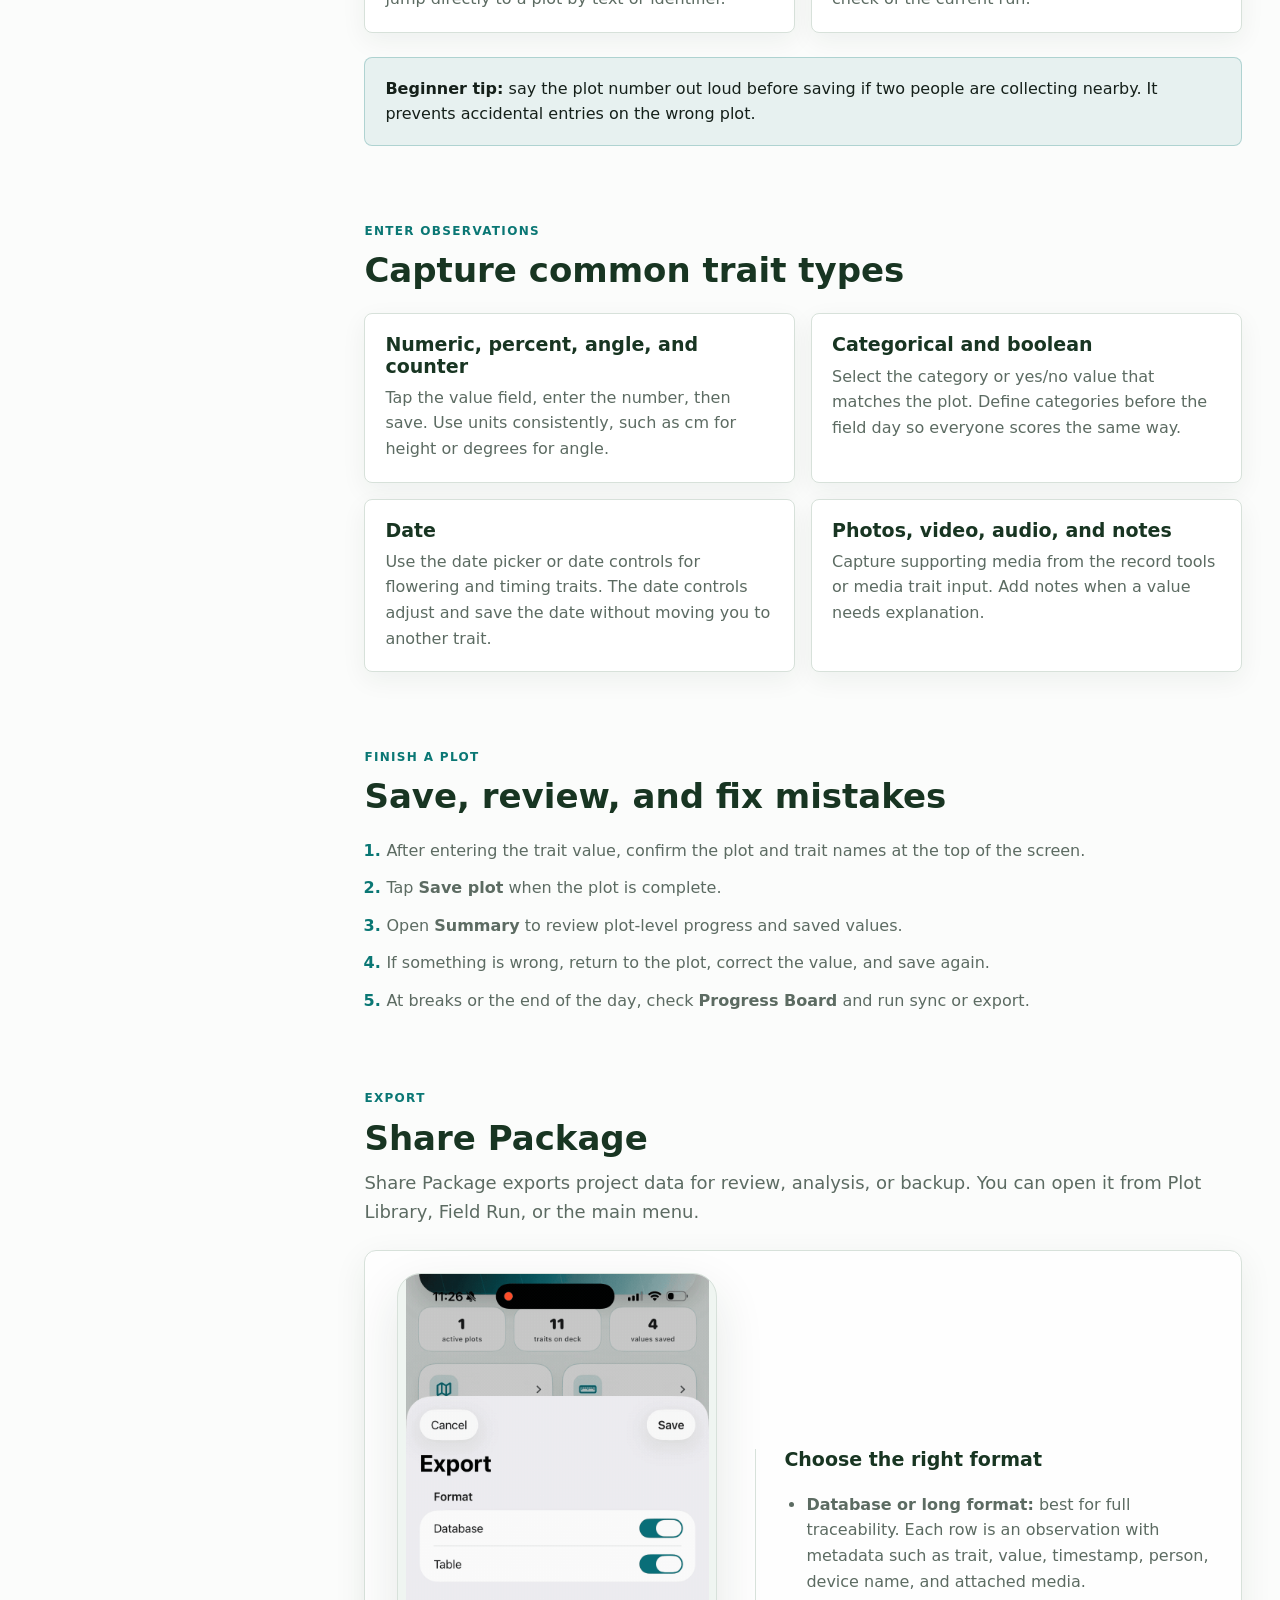
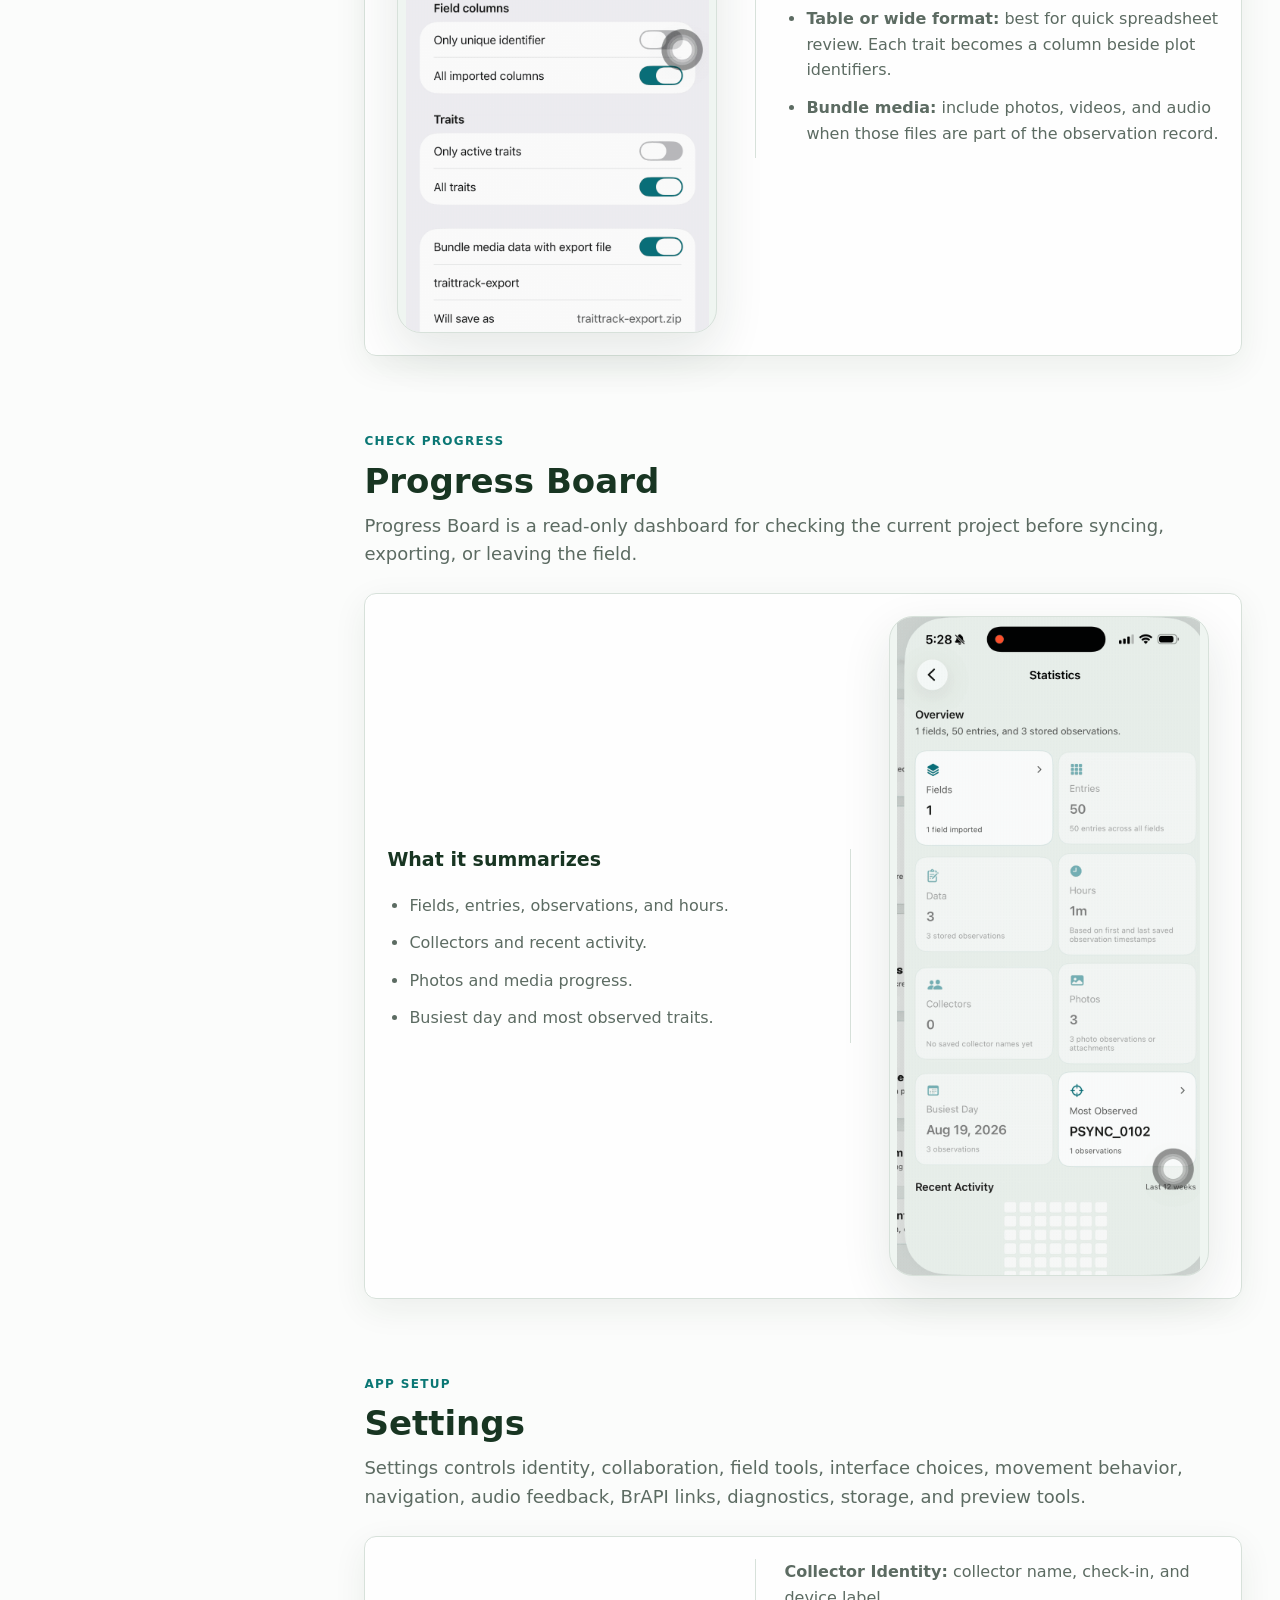
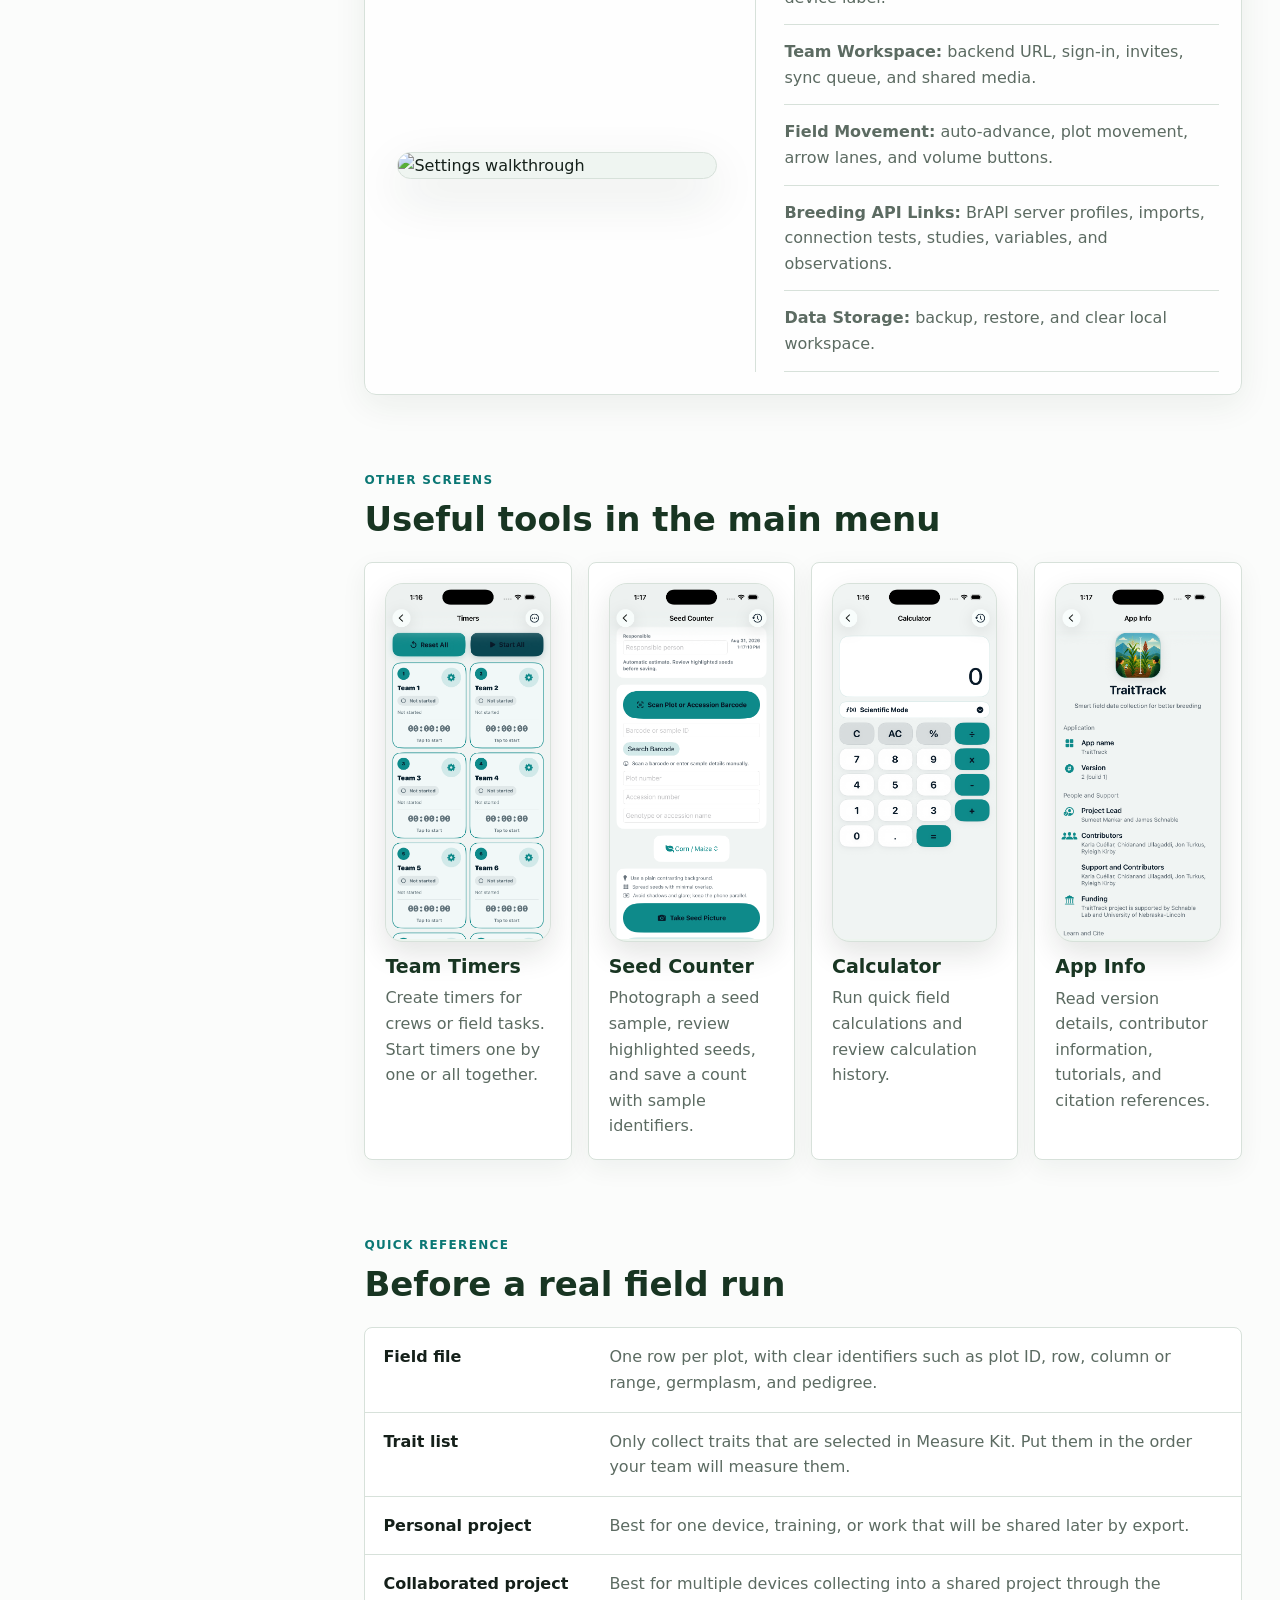
==== commit 69be1fd7: "Change 'GitHub' text to 'Support' in index.html" ====
--- a/docs/index.html
+++ b/docs/index.html
@@ -38,7 +38,7 @@
         <path fill="url(#gh-grad)" d="M12 0C5.37 0 0 5.37 0 12c0 5.3 3.438 9.8 8.205 11.385.6.113.82-.258.82-.577 0-.285-.01-1.04-.015-2.04-3.338.724-4.042-1.61-4.042-1.61-.546-1.385-1.335-1.755-1.335-1.755-1.087-.744.084-.729.084-.729 1.205.084 1.838 1.236 1.838 1.236 1.07 1.835 2.809 1.305 3.495.998.108-.776.417-1.305.76-1.605-2.665-.3-5.466-1.332-5.466-5.93 0-1.31.465-2.38 1.235-3.22-.135-.303-.54-1.523.105-3.176 0 0 1.005-.322 3.3 1.23.96-.267 1.98-.399 3-.405 1.02.006 2.04.138 3 .405 2.28-1.552 3.285-1.23 3.285-1.23.645 1.653.24 2.873.12 3.176.765.84 1.23 1.91 1.23 3.22 0 4.61-2.805 5.625-5.475 5.92.42.36.81 1.096.81 2.22 0 1.606-.015 2.896-.015 3.286 0 .315.21.69.825.57C20.565 21.795 24 17.295 24 12c0-6.63-5.37-12-12-12"/>
         <defs><linearGradient id="gh-grad" x1="0%" y1="0%" x2="100%" y2="100%"><stop offset="0%" stop-color="#6e40c9"/><stop offset="50%" stop-color="#e84393"/><stop offset="100%" stop-color="#f78166"/></linearGradient></defs>
       </svg>
-      <span>GitHub</span>
+      <span>Support</span>
     </a>
   </header>
 
--- a/docs/TraitTrack_website_css_v3.css
+++ b/docs/TraitTrack_website_css_v3.css
@@ -703,6 +703,37 @@
 
 /* Mobile overlay backdrop */
 
+
+/* GitHub support button */
+.github-btn {
+  display: inline-flex;
+  align-items: center;
+  gap: 6px;
+  padding: 6px 14px;
+  border-radius: 20px;
+  background: linear-gradient(135deg, #6e40c9 0%, #e84393 50%, #f78166 100%);
+  color: #fff;
+  font-size: 13px;
+  font-weight: 600;
+  text-decoration: none;
+  white-space: nowrap;
+  transition: opacity 0.2s, transform 0.2s;
+  margin-left: auto;
+  flex-shrink: 0;
+}
+.github-btn:hover {
+  opacity: 0.88;
+  transform: translateY(-1px);
+  text-decoration: none;
+  color: #fff;
+}
+.github-icon {
+  width: 18px;
+  height: 18px;
+  flex-shrink: 0;
+  fill: #fff;
+}
+
 .overlay {
 display: none;
 position: fixed;
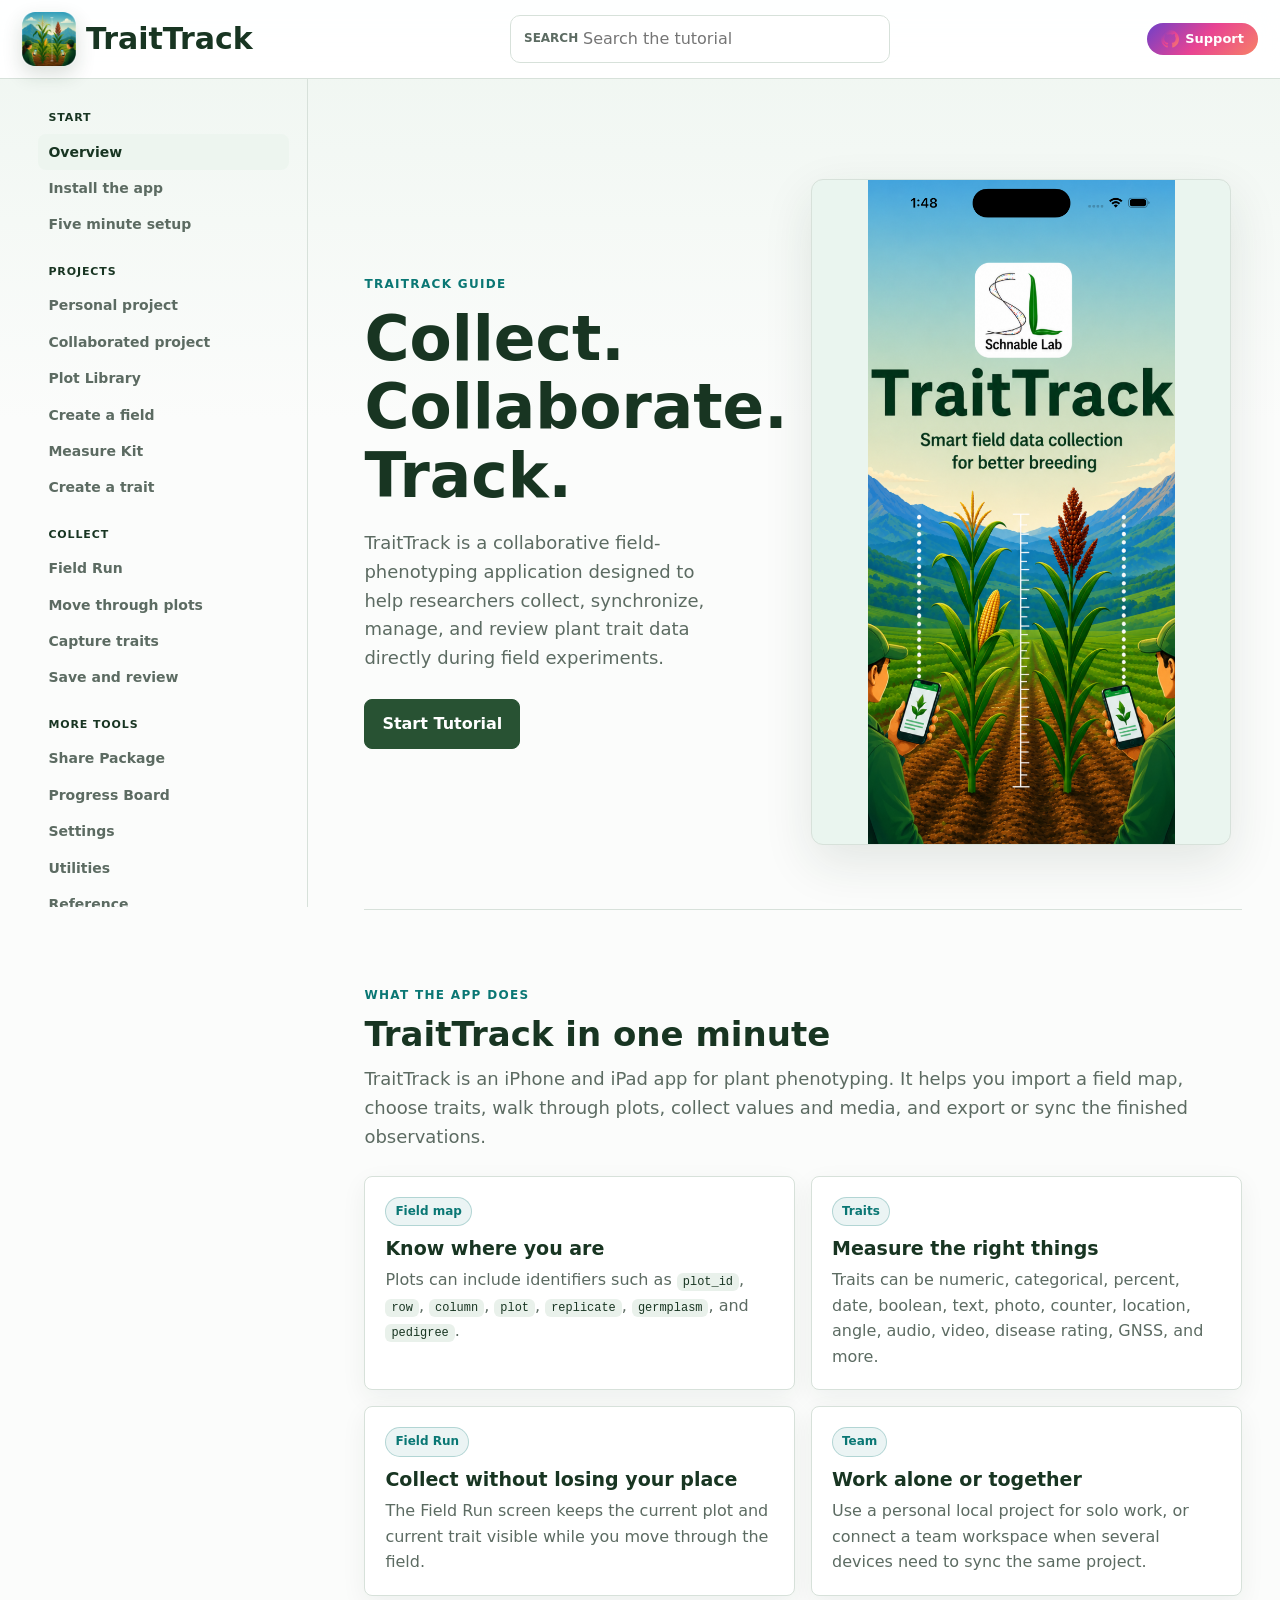
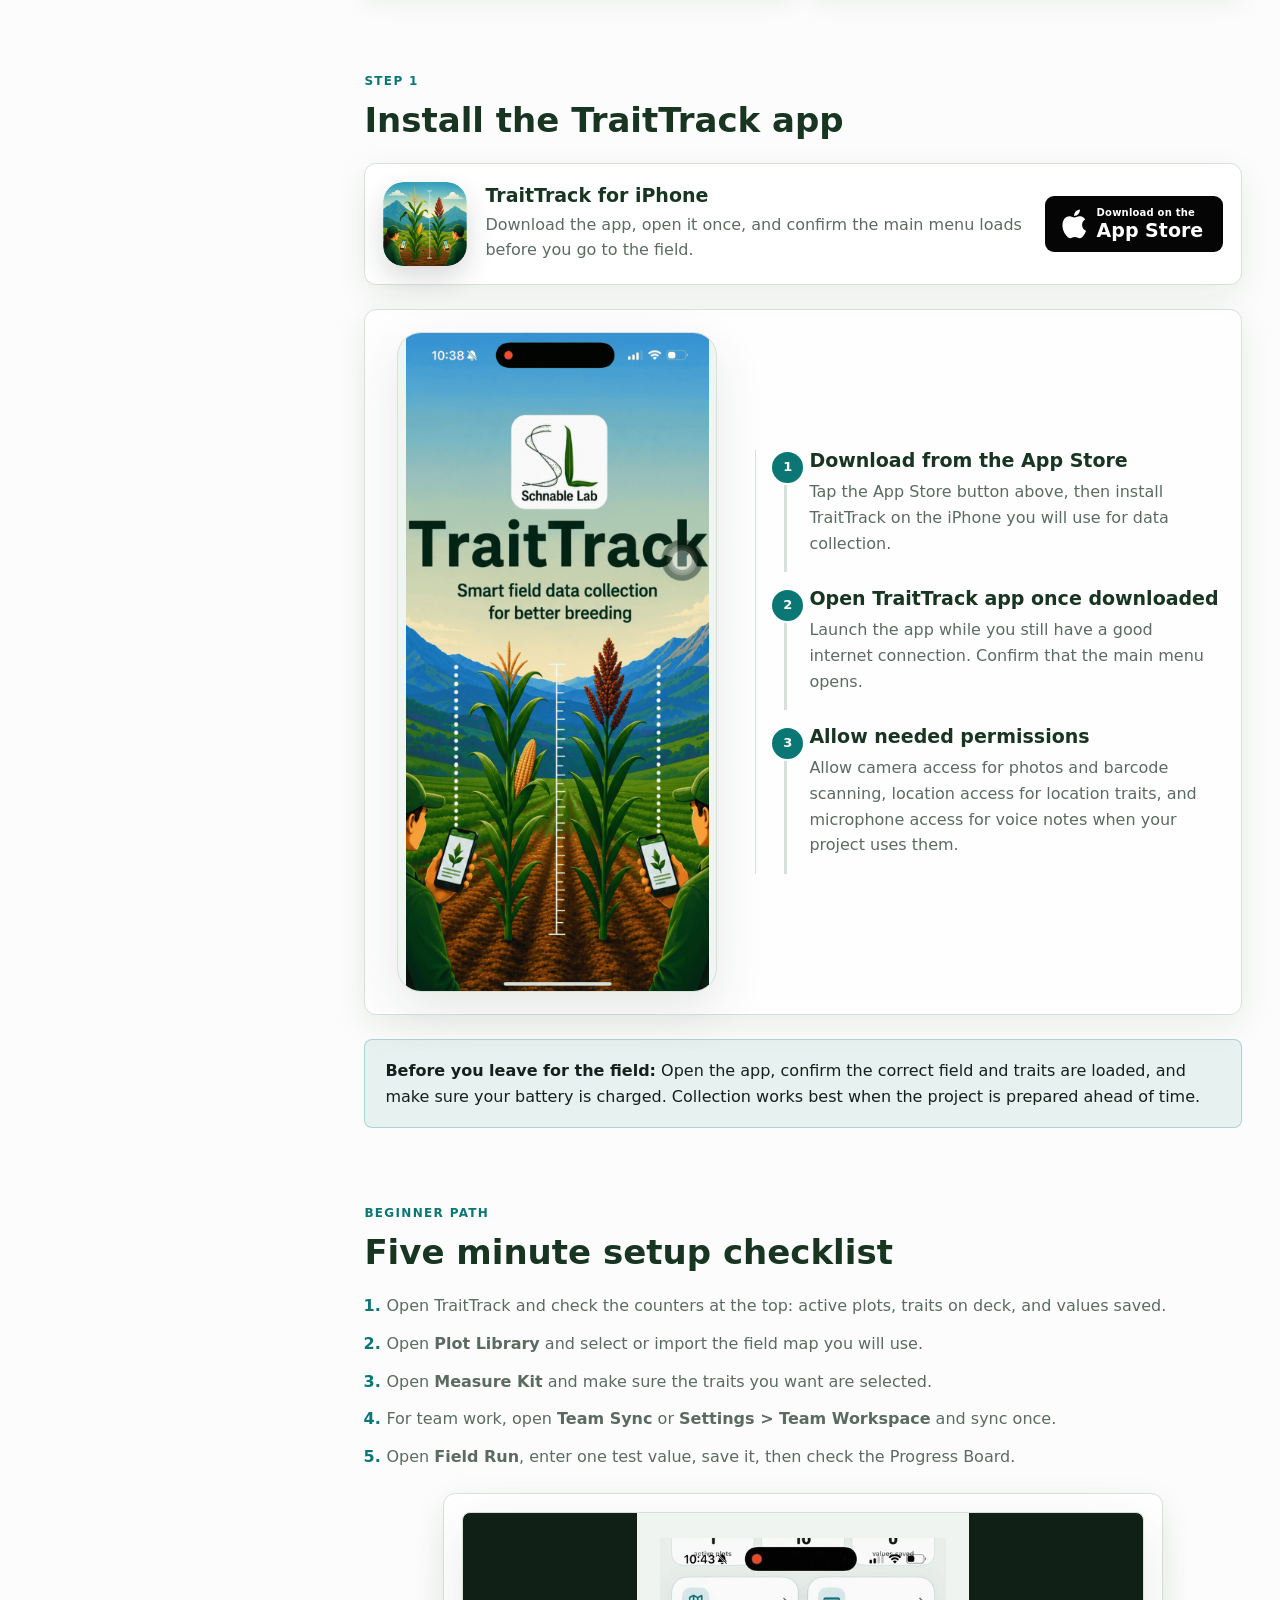
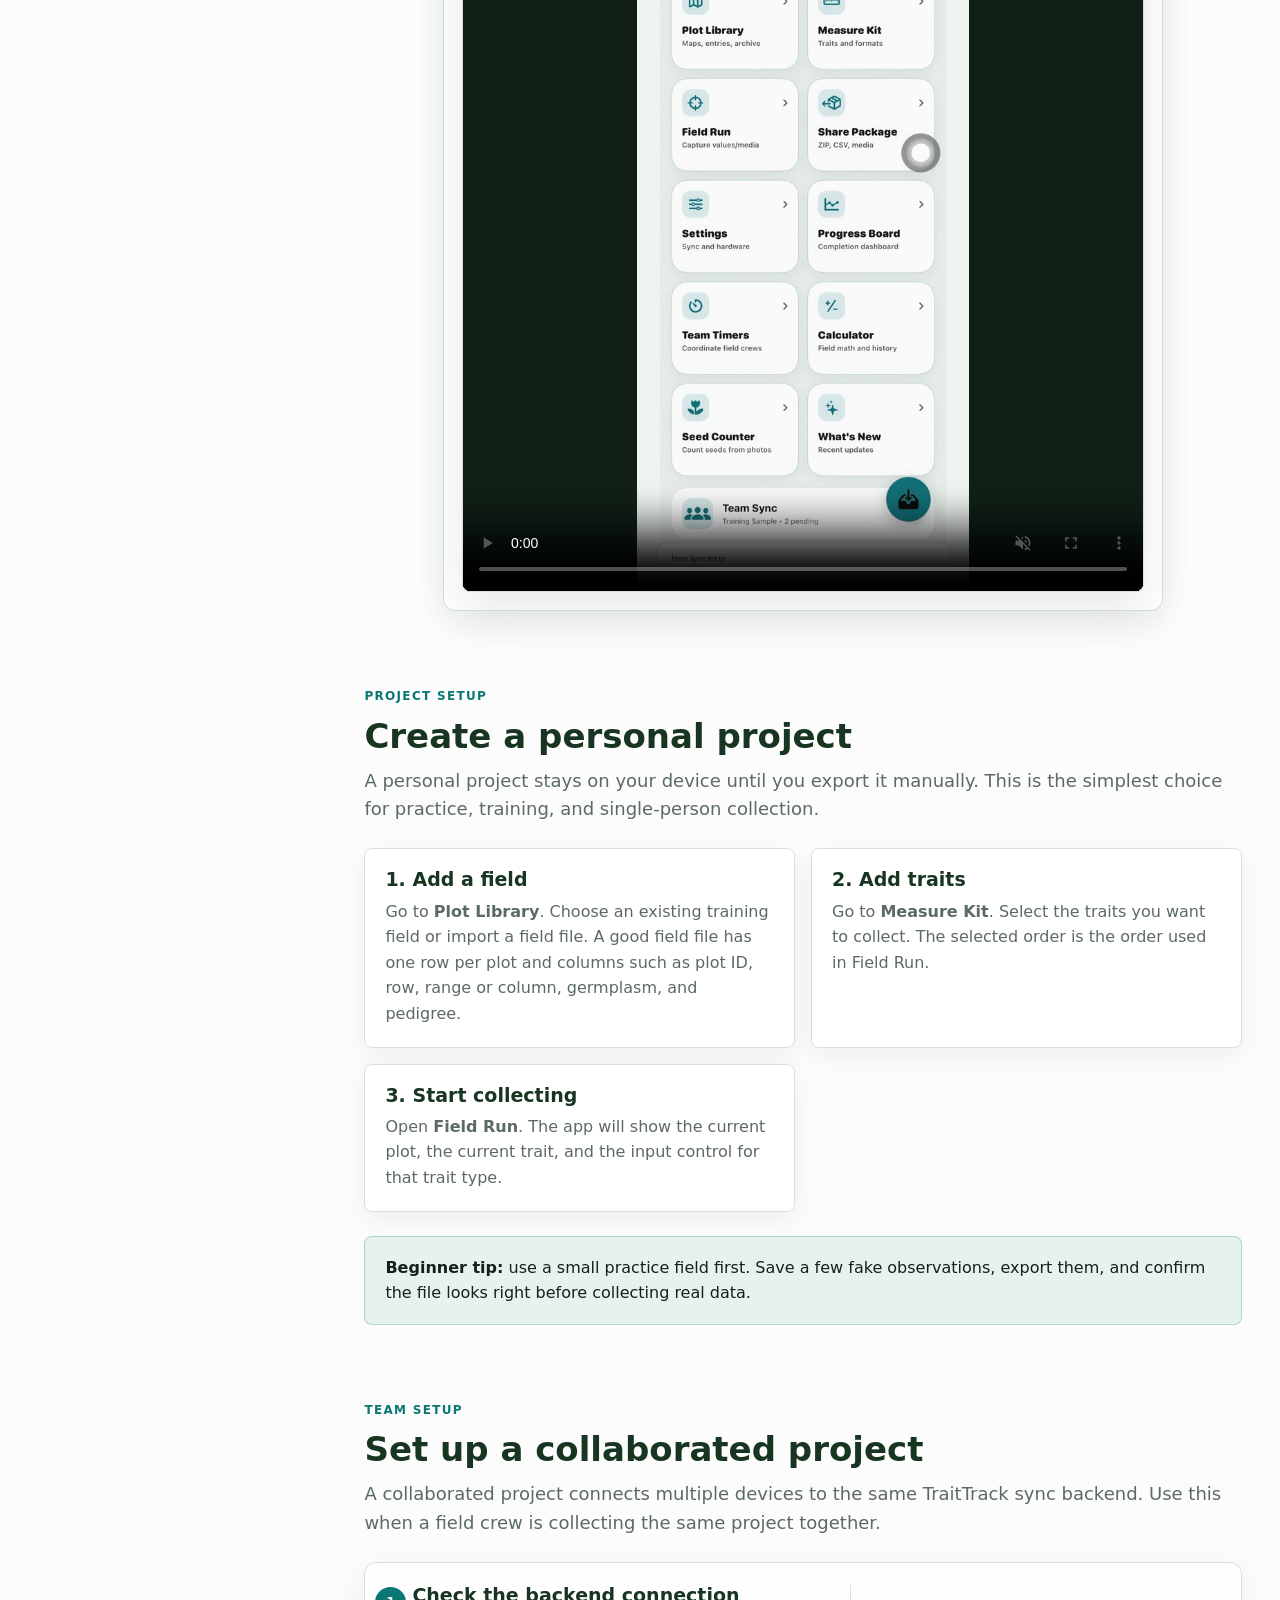
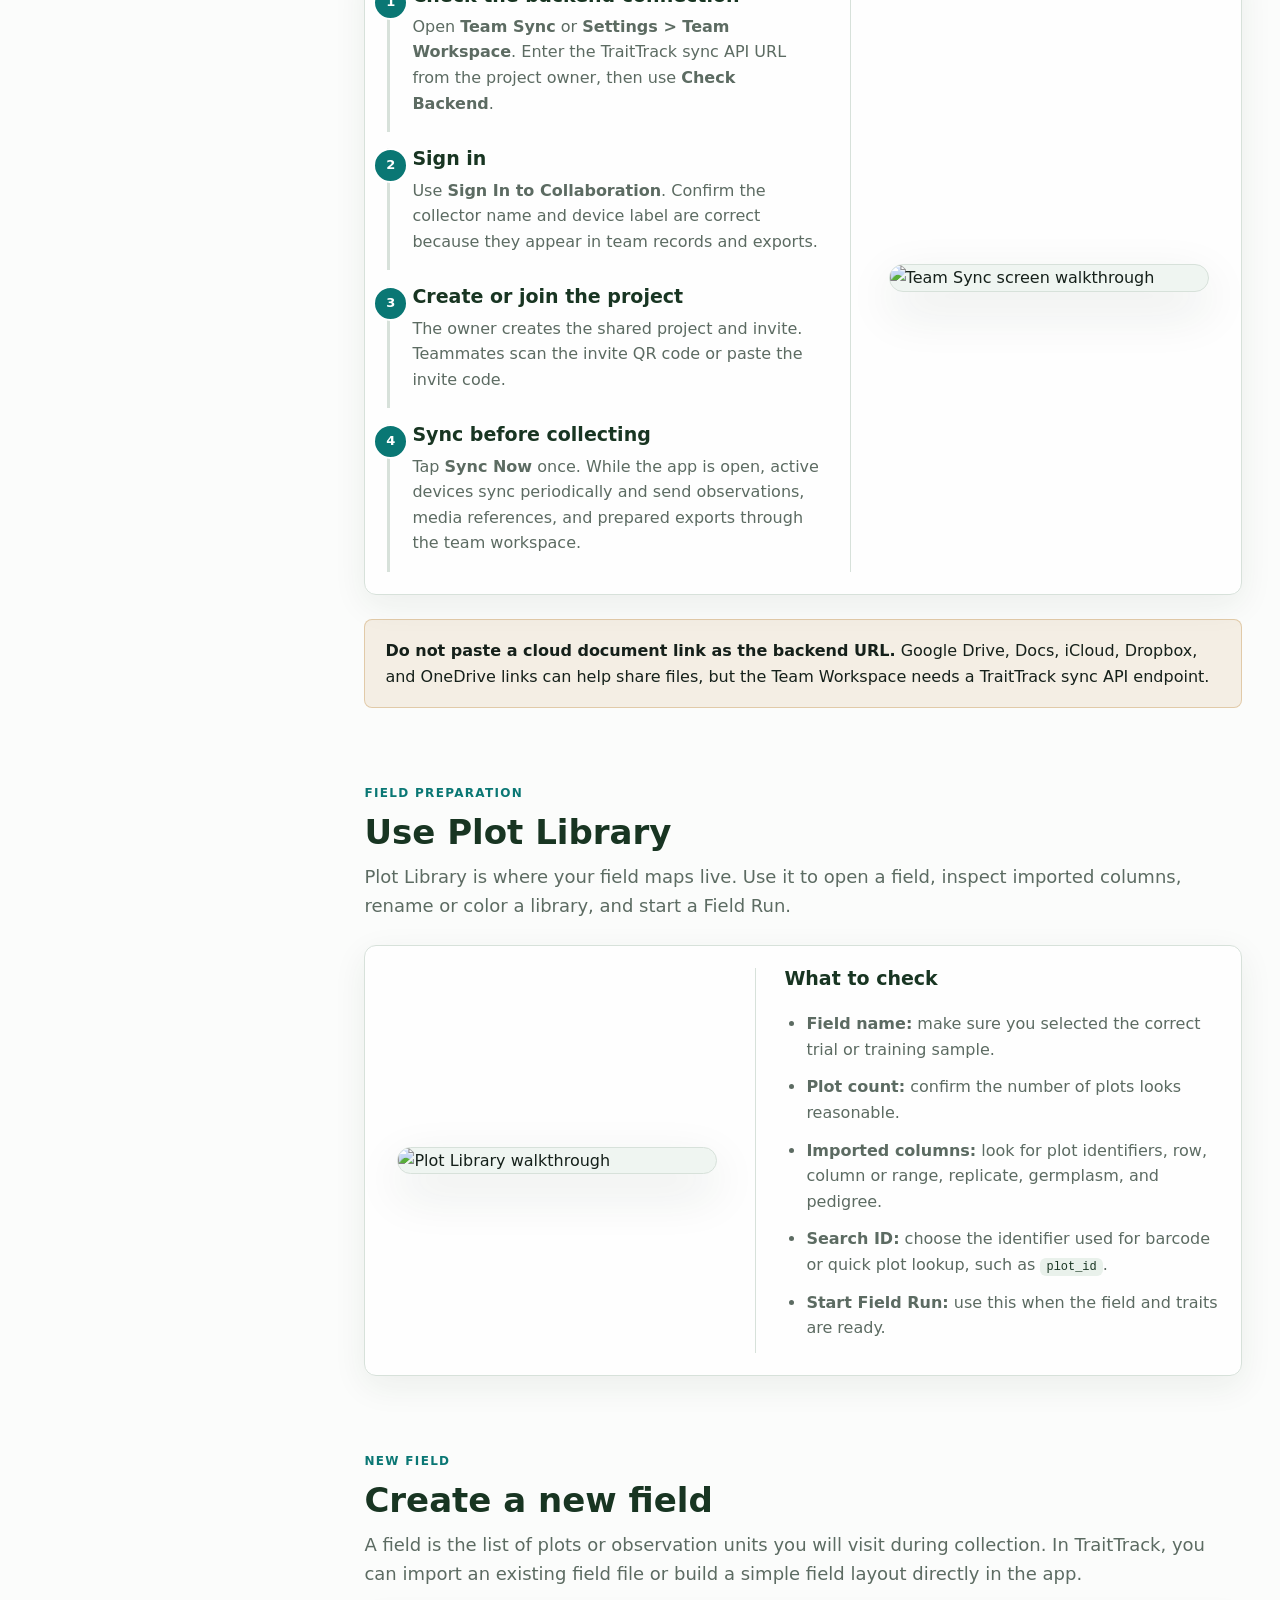
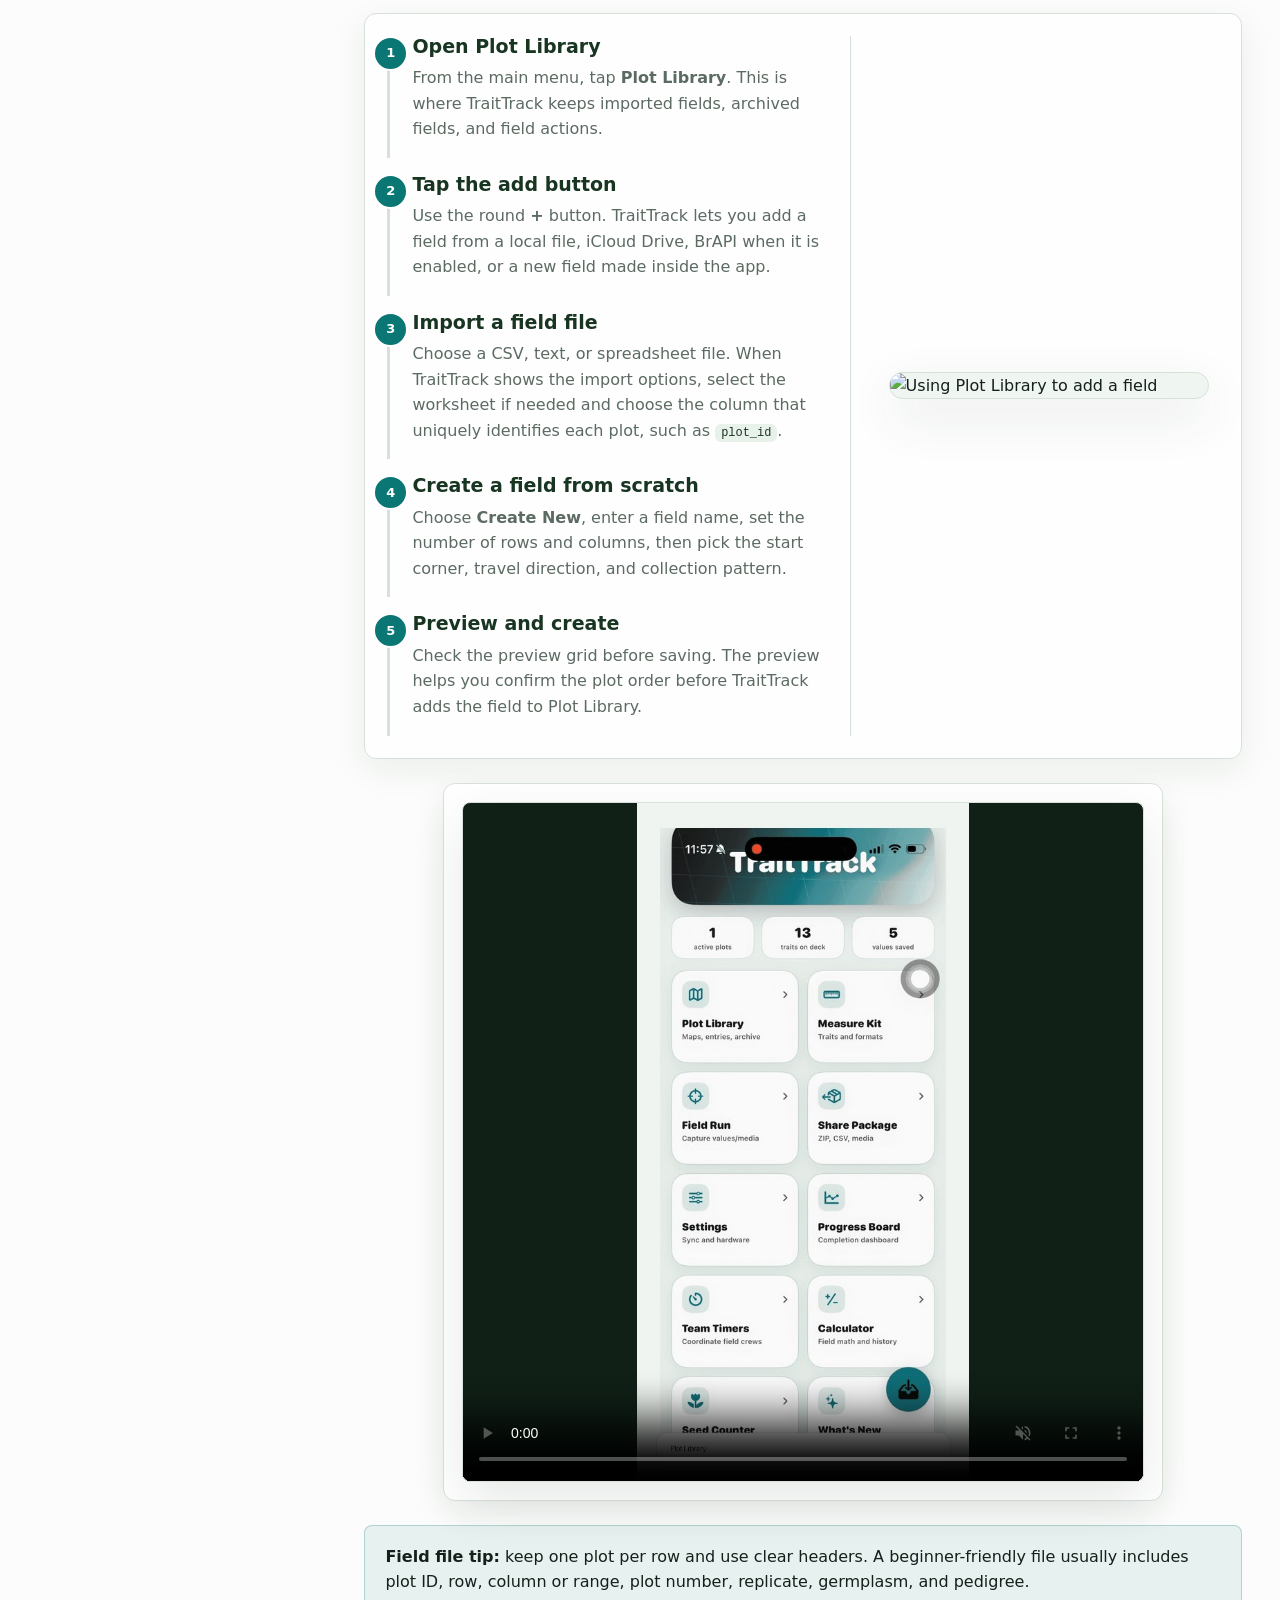
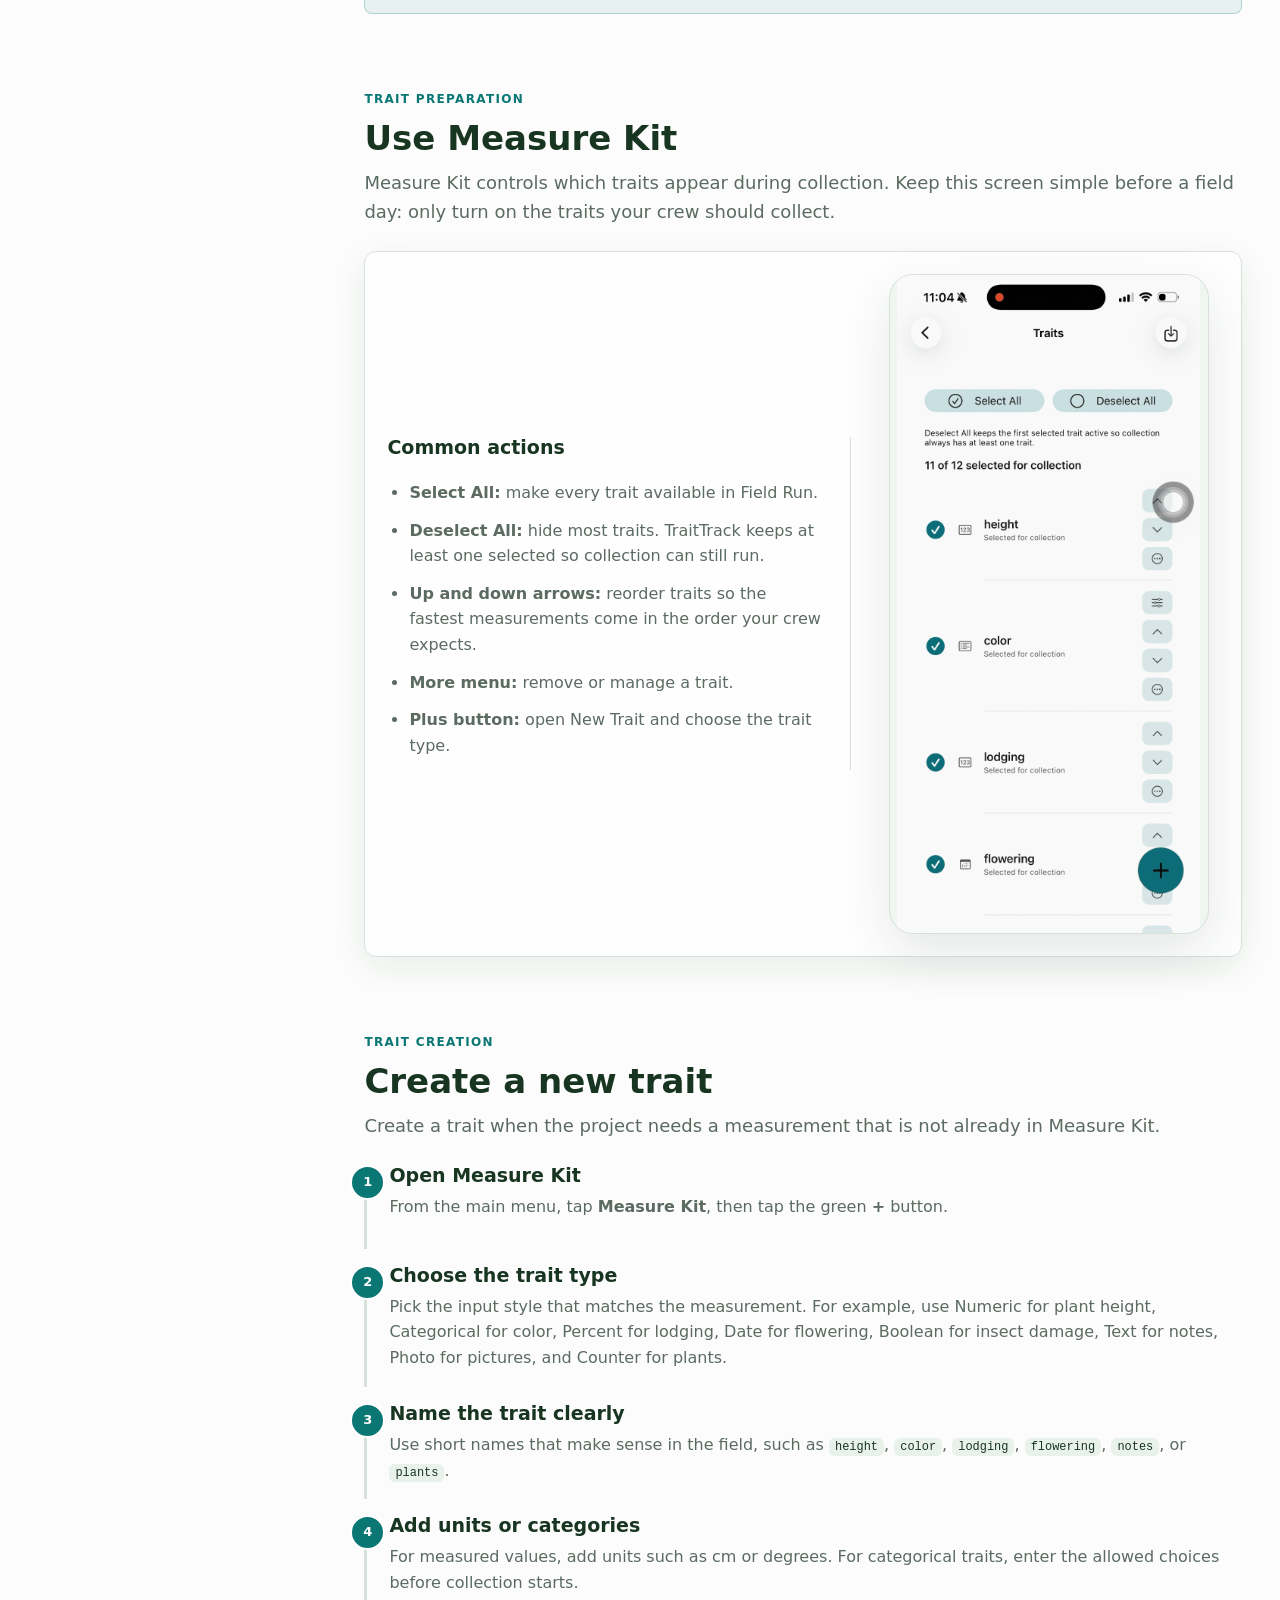
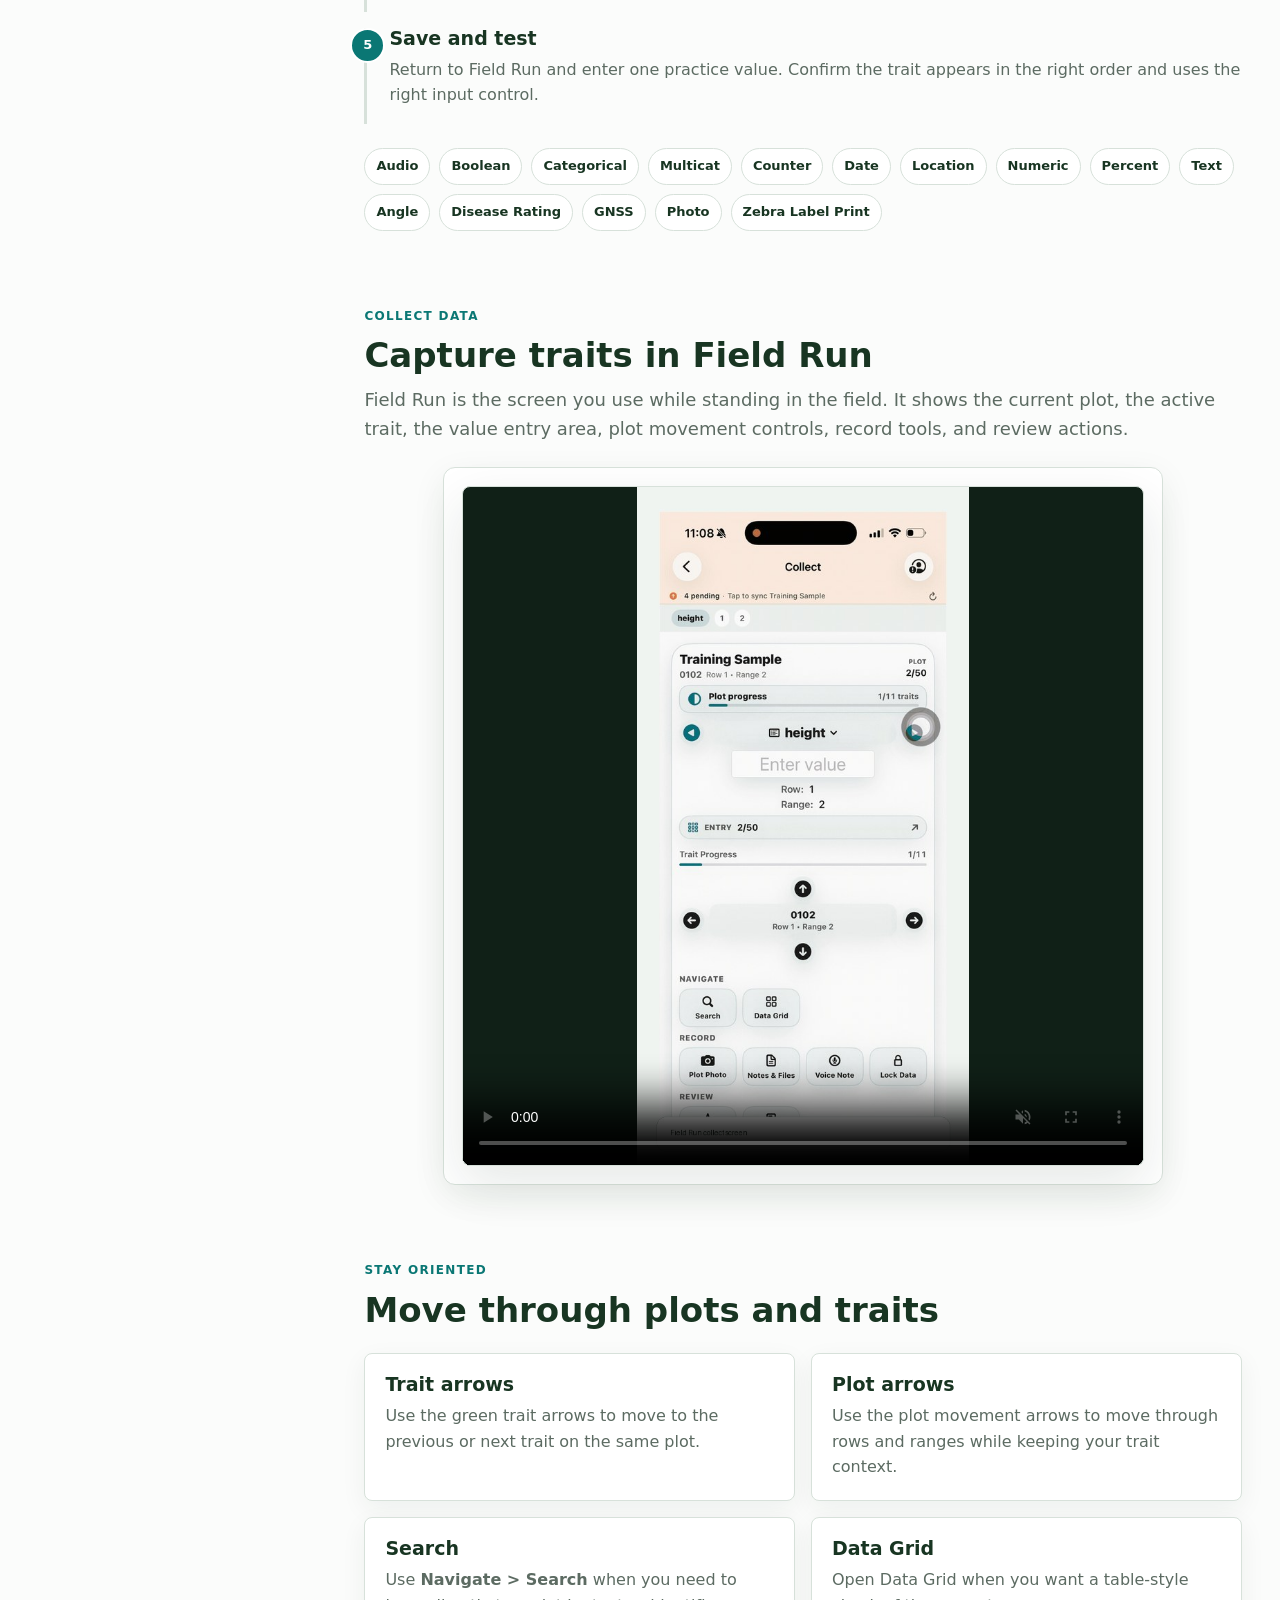
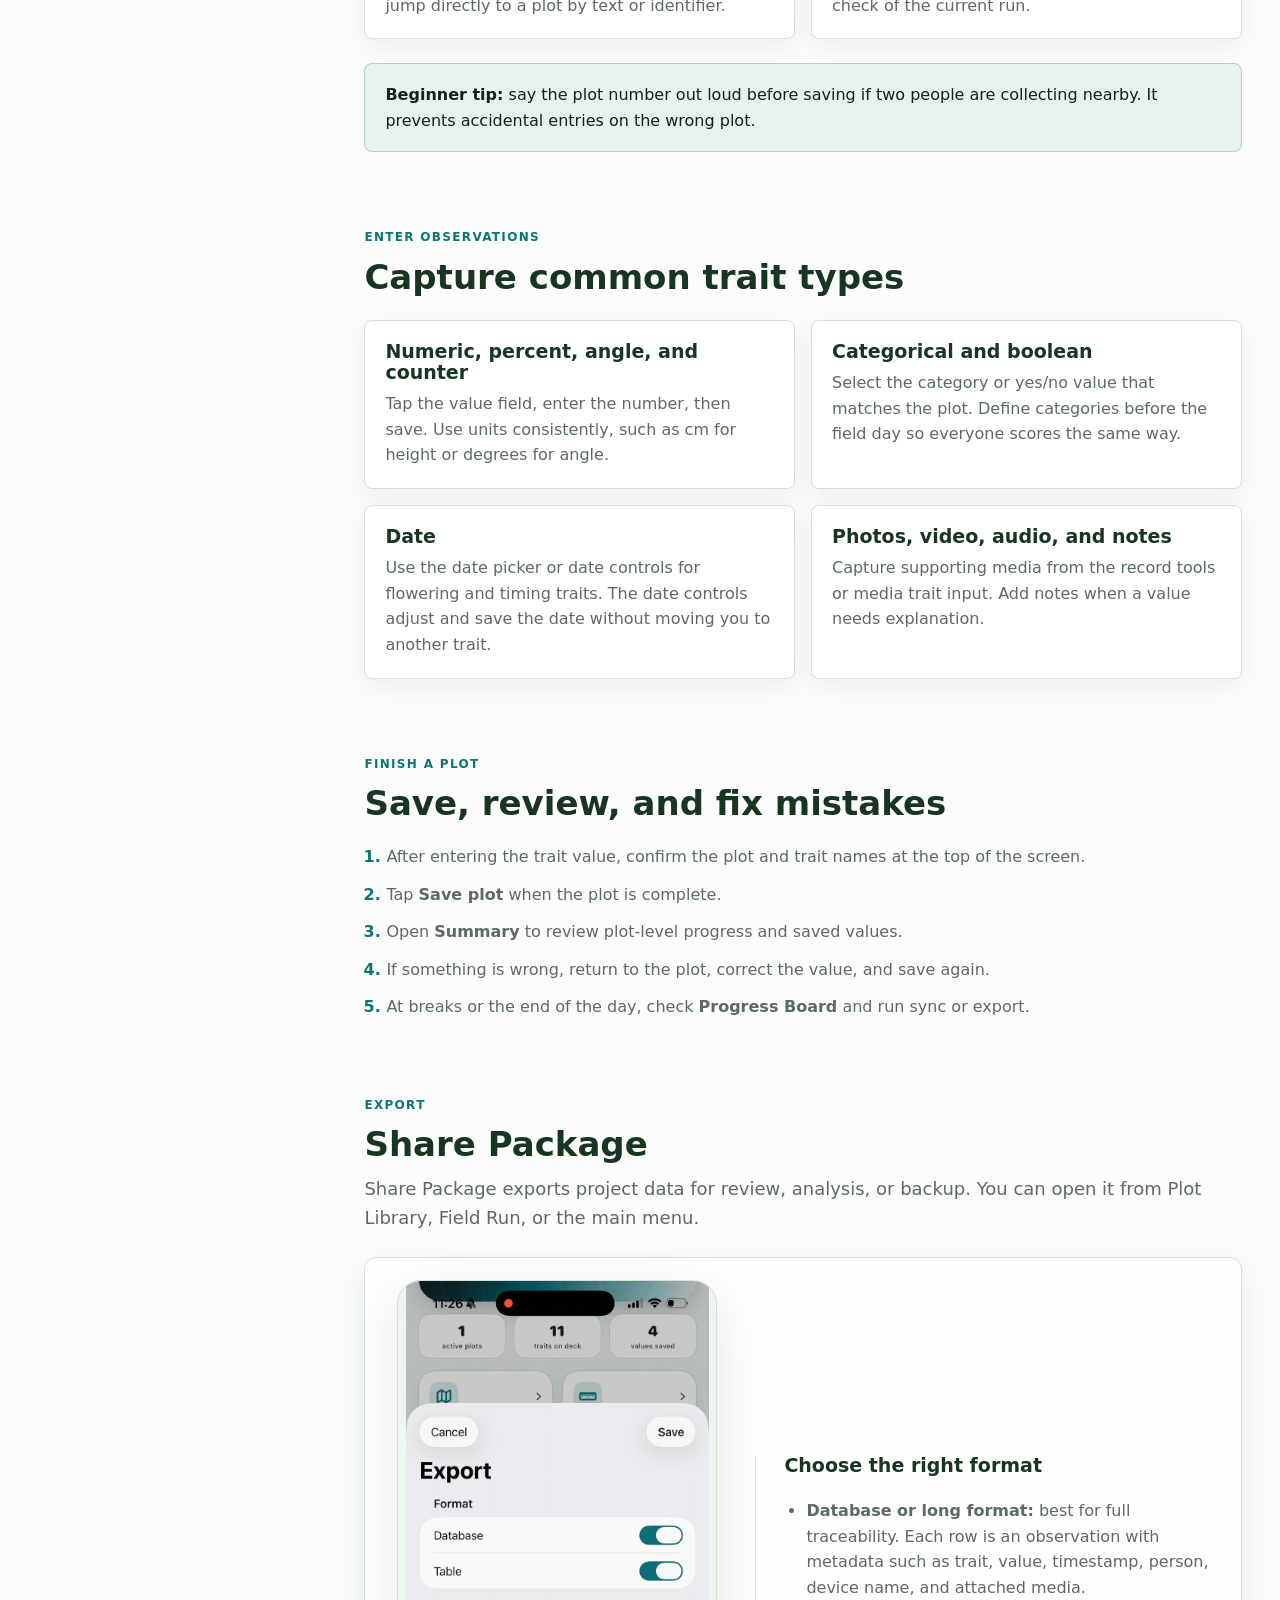
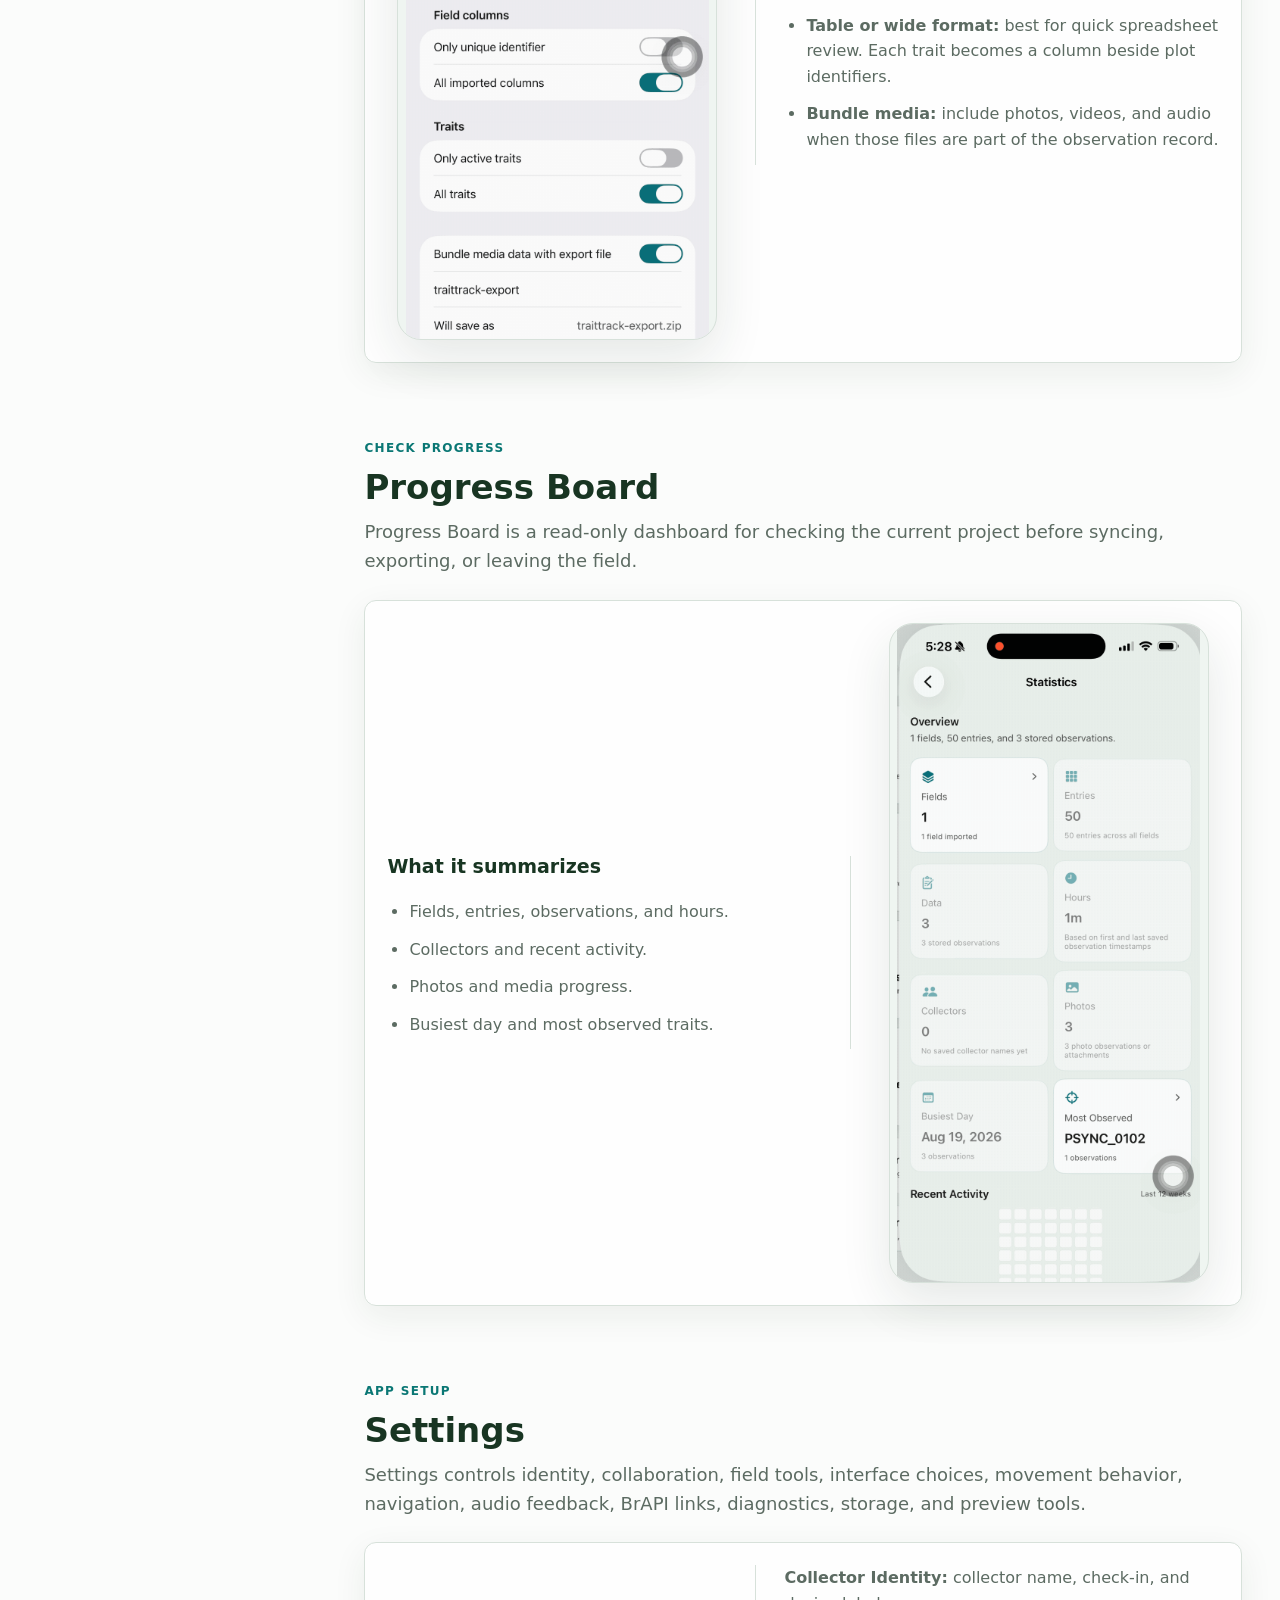
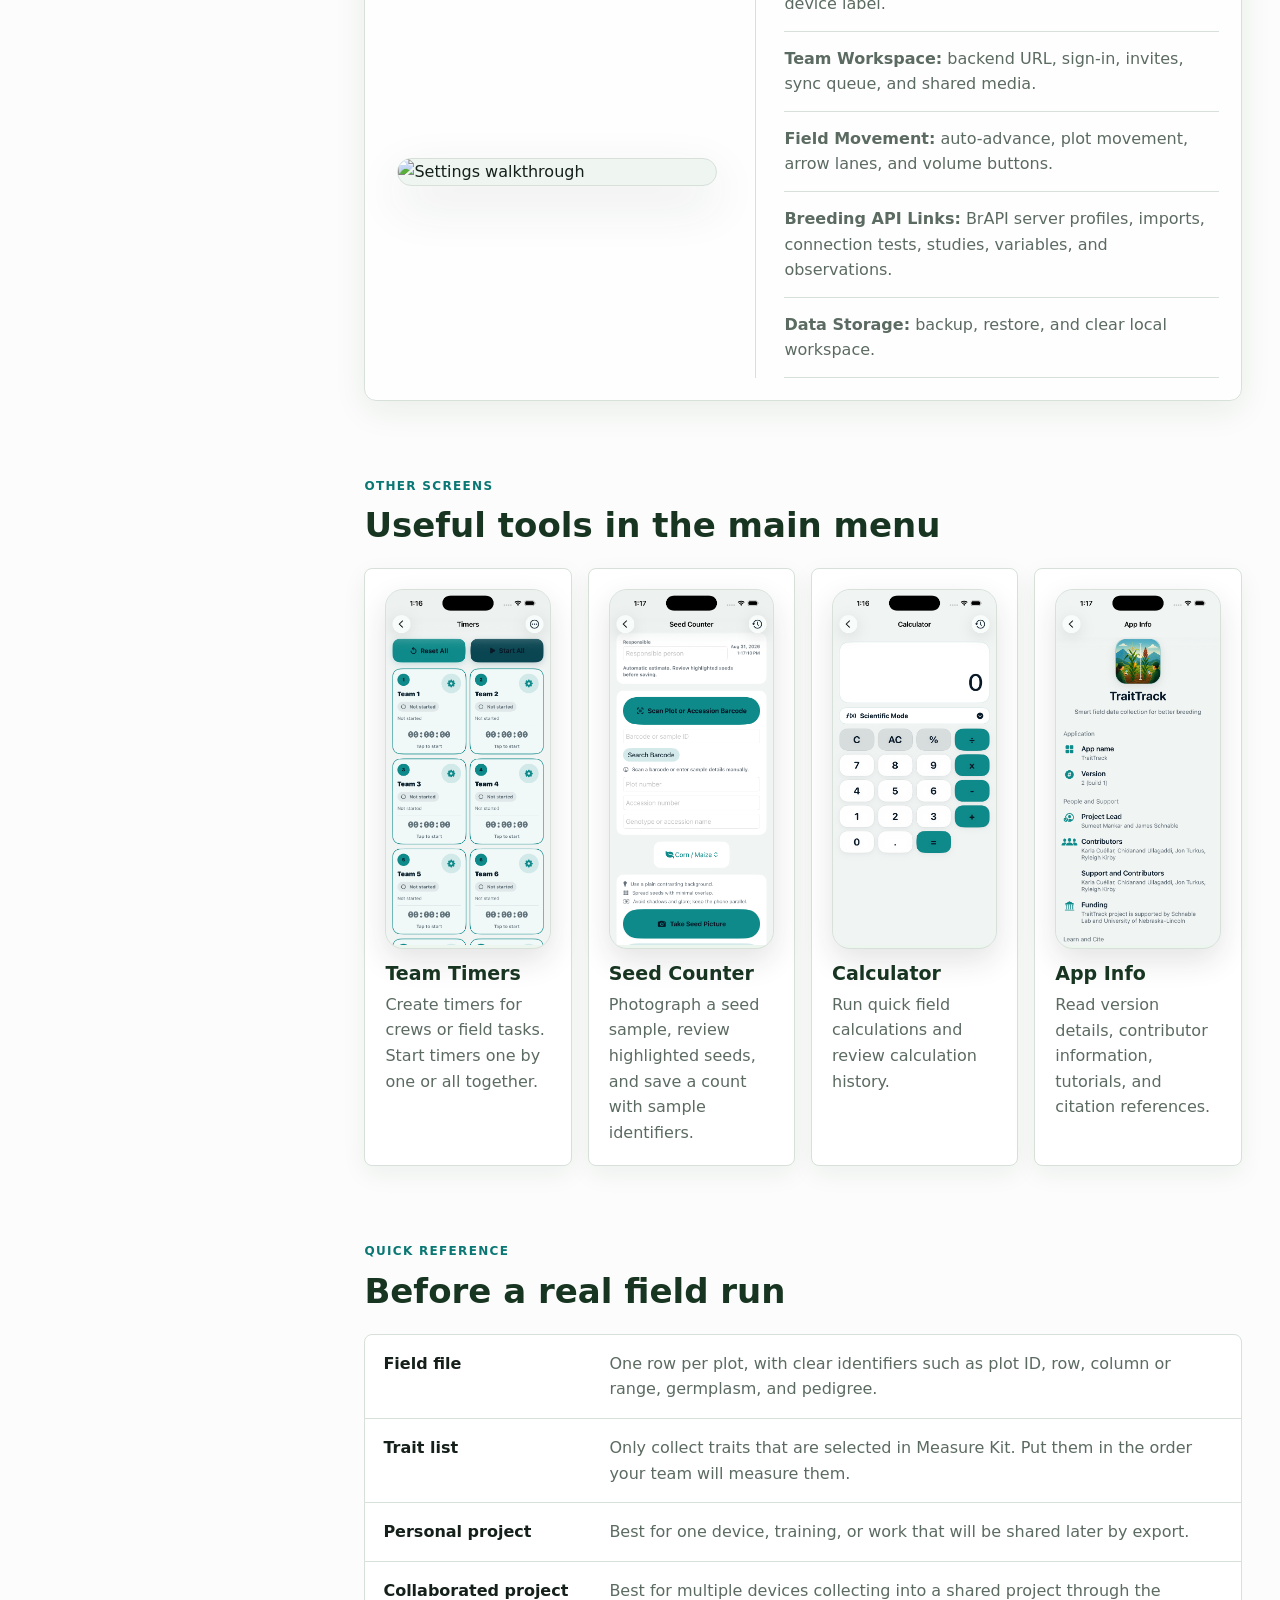
==== commit 29334201: "Update hero actions in index.html Removed 'Go to Field Run' button from the hero actions section." ====
--- a/docs/index.html
+++ b/docs/index.html
@@ -83,8 +83,7 @@
               review plant trait data directly during field experiments.
             </p>
             <div class="hero-actions">
-              <a class="button" href="#install">Start tutorial</a>
-              <a class="button ghost" href="#field-run">Go to Field Run</a>
+              <a class="button" href="#install">Start Tutorial</a>
             </div>
           </div>
           <div class="hero-media">
--- a/docs/TraitTrack_website_css_v3.css
+++ b/docs/TraitTrack_website_css_v3.css
@@ -61,7 +61,7 @@
 align-items: center;
 gap: 10px;
 color: var(--brand-dark);
-font-size: 20px;
+font-size: 30px;
 font-weight: 850;
 white-space: nowrap;
 }
@@ -69,8 +69,8 @@
 .brand:hover { text-decoration: none; }
 
 .brand-icon {
-width: 38px;
-height: 38px;
+width: 54px;
+height: 54px;
 border-radius: 10px;
 box-shadow: 0 8px 20px rgba(24, 53, 34, 0.16);
 }
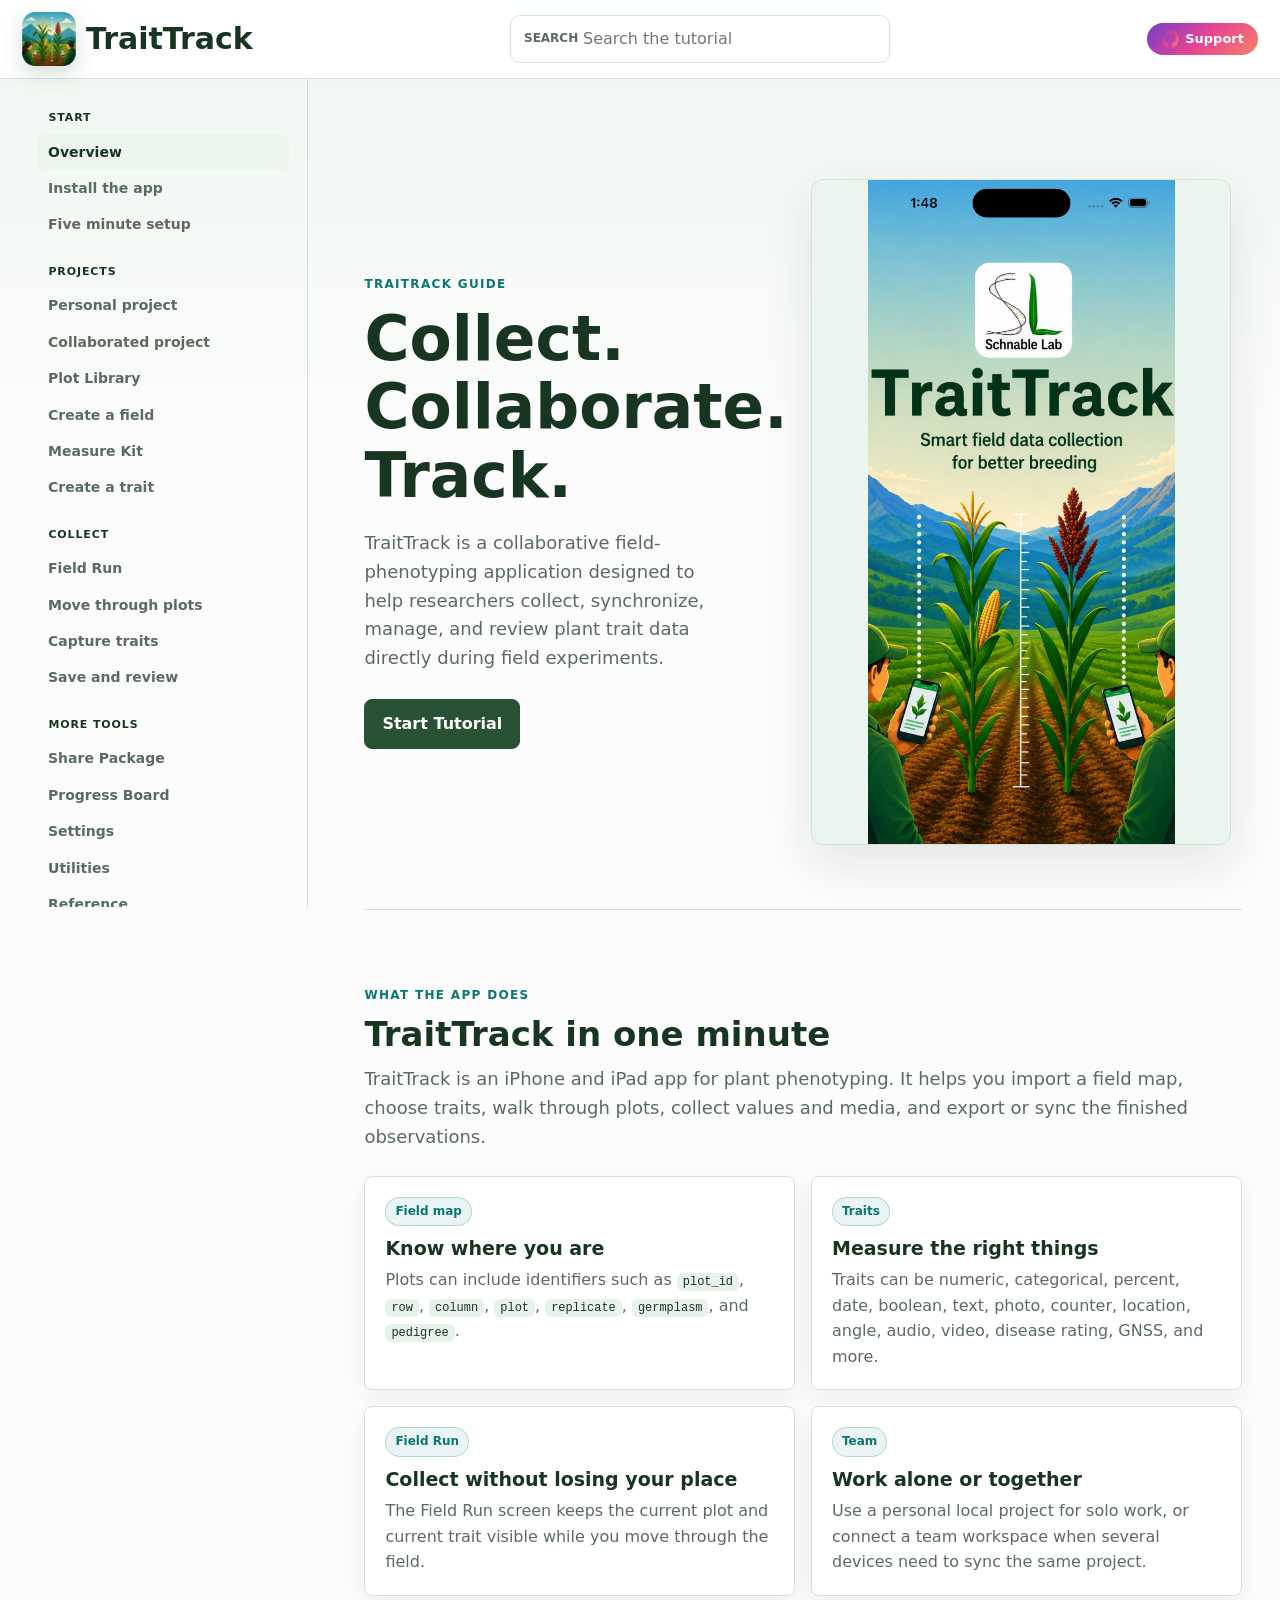
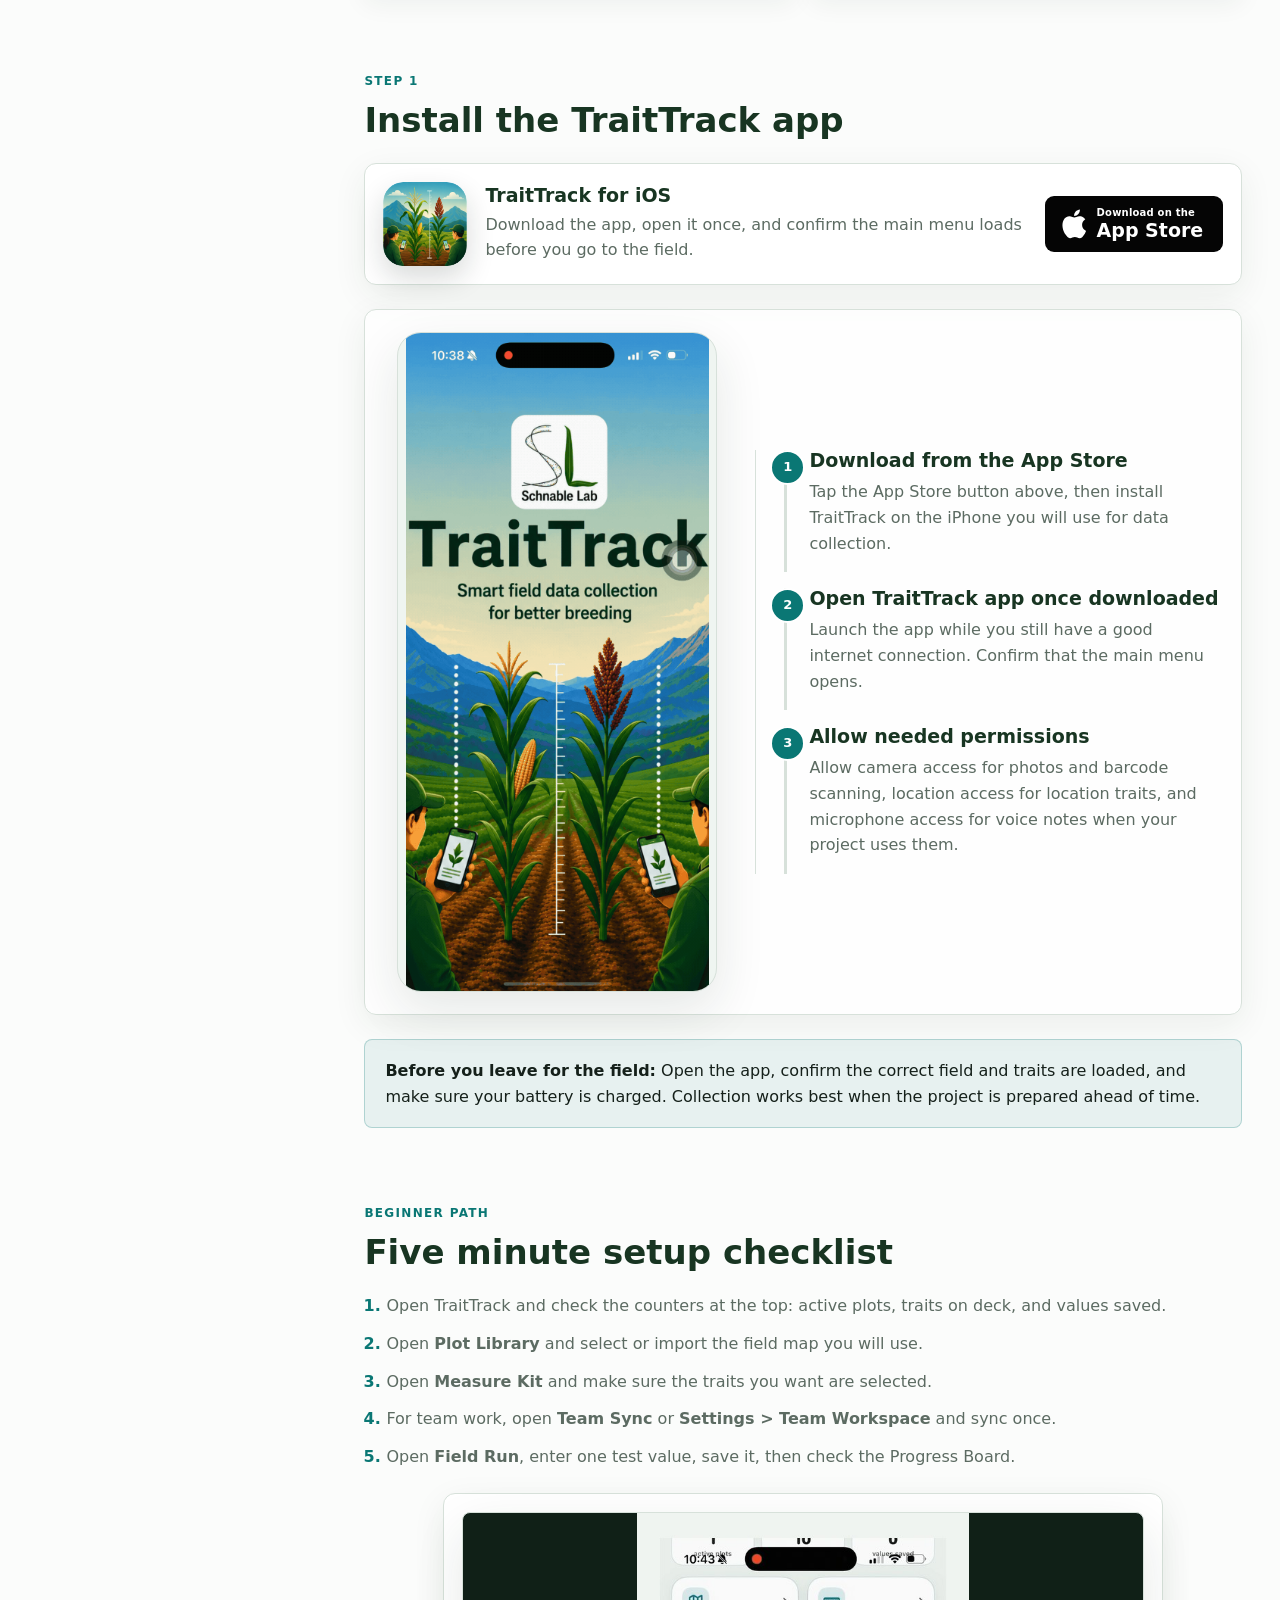
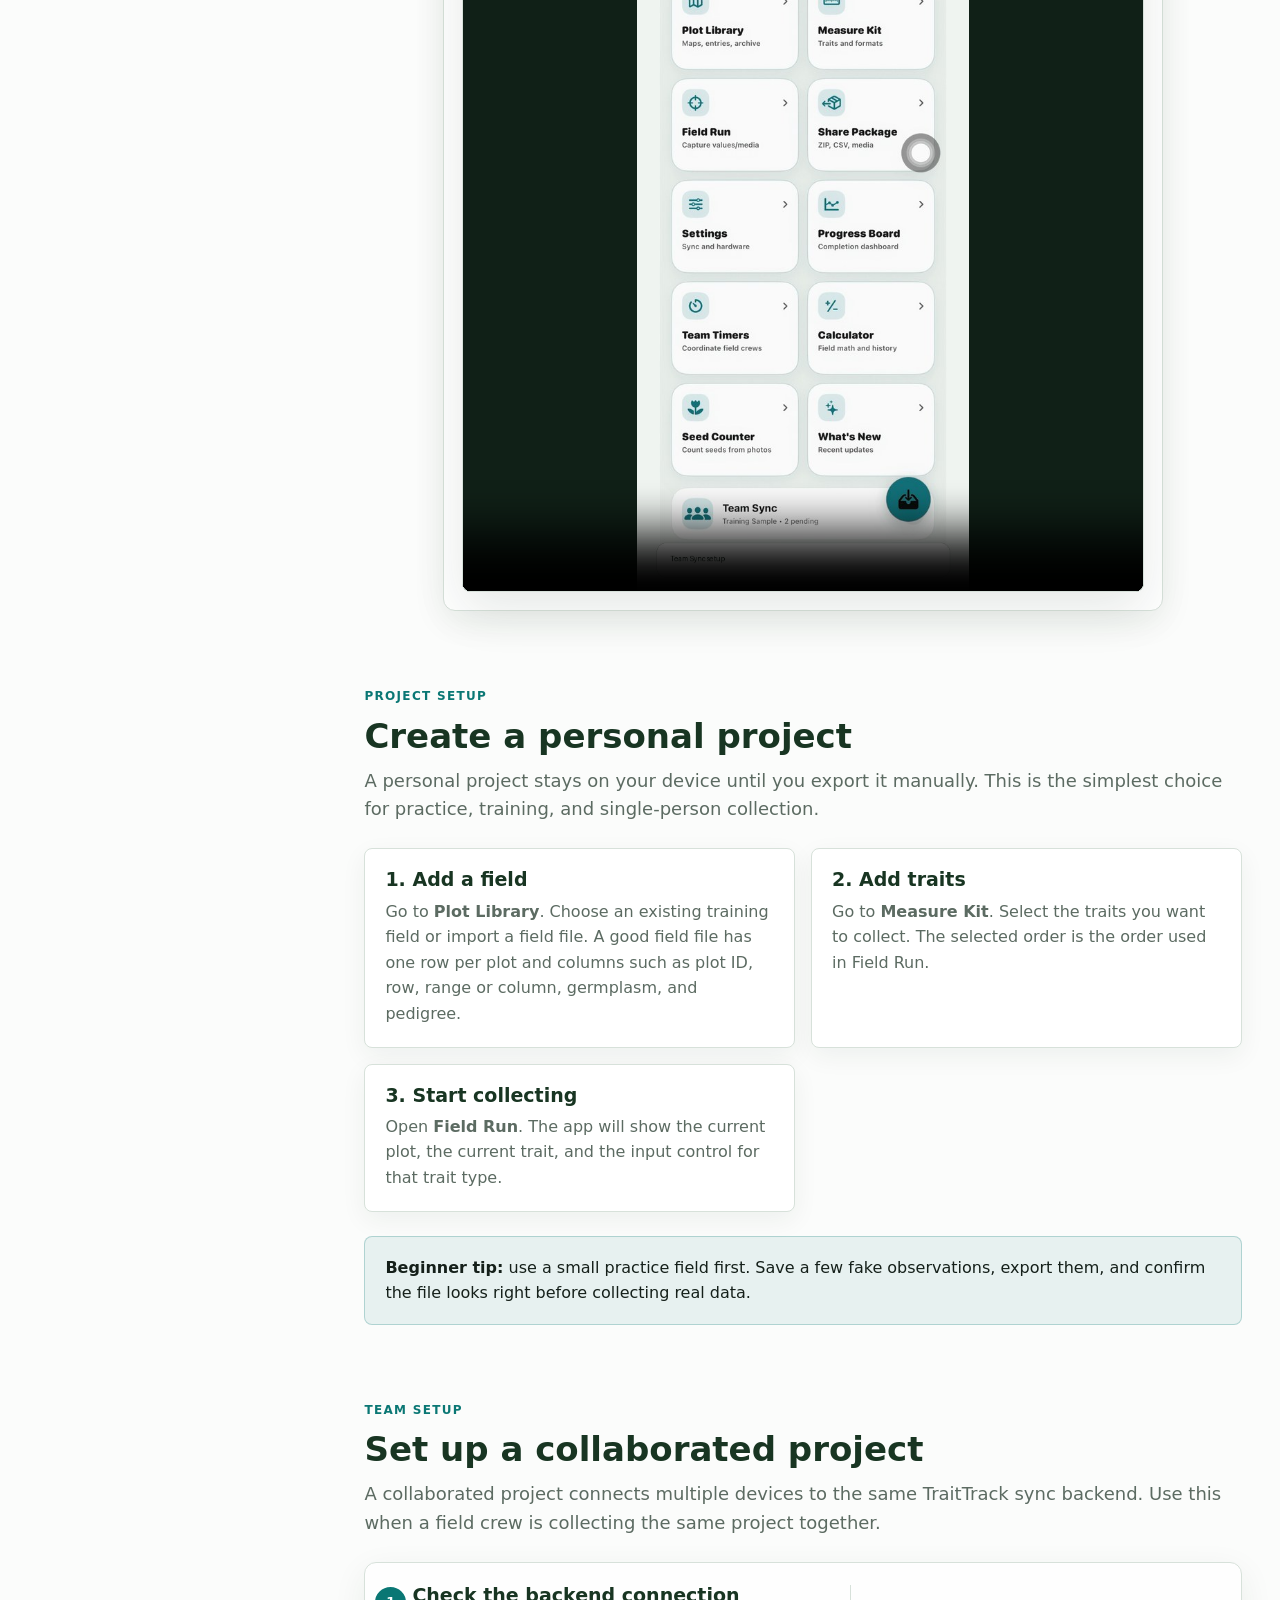
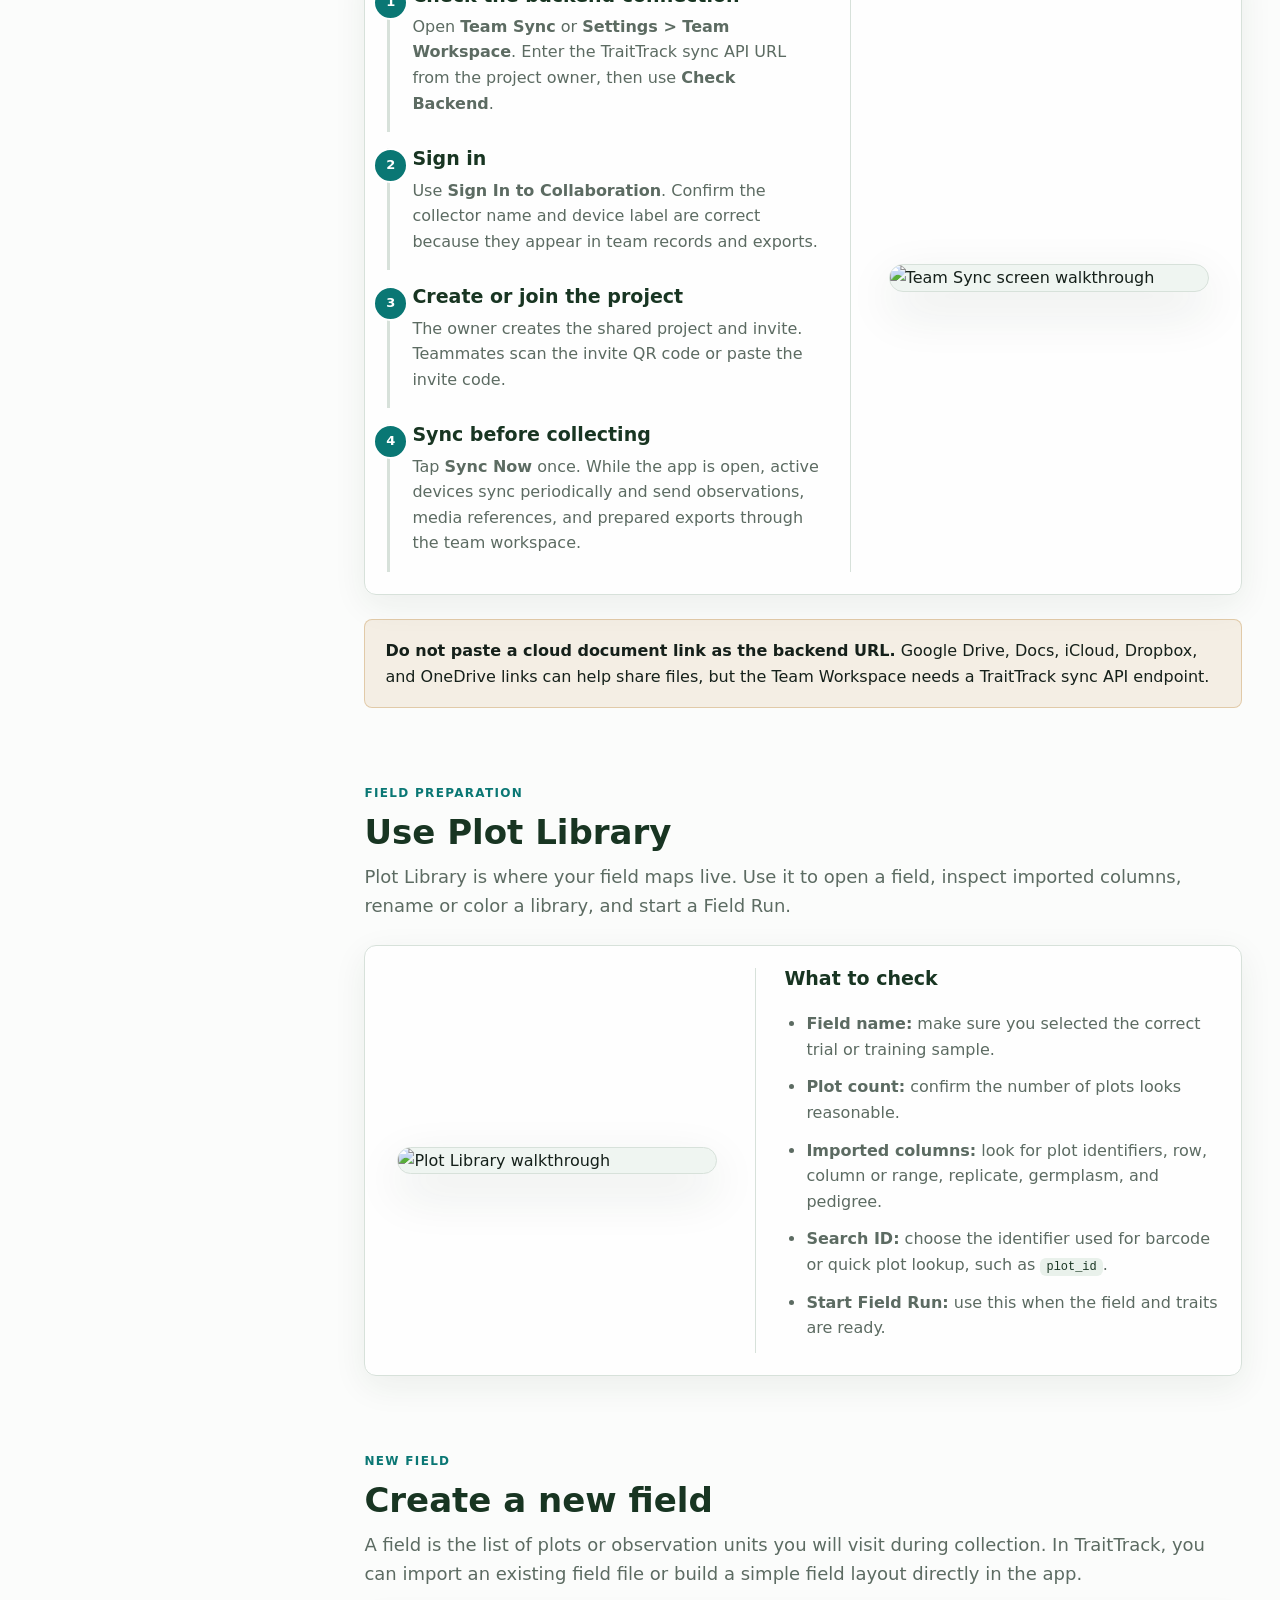
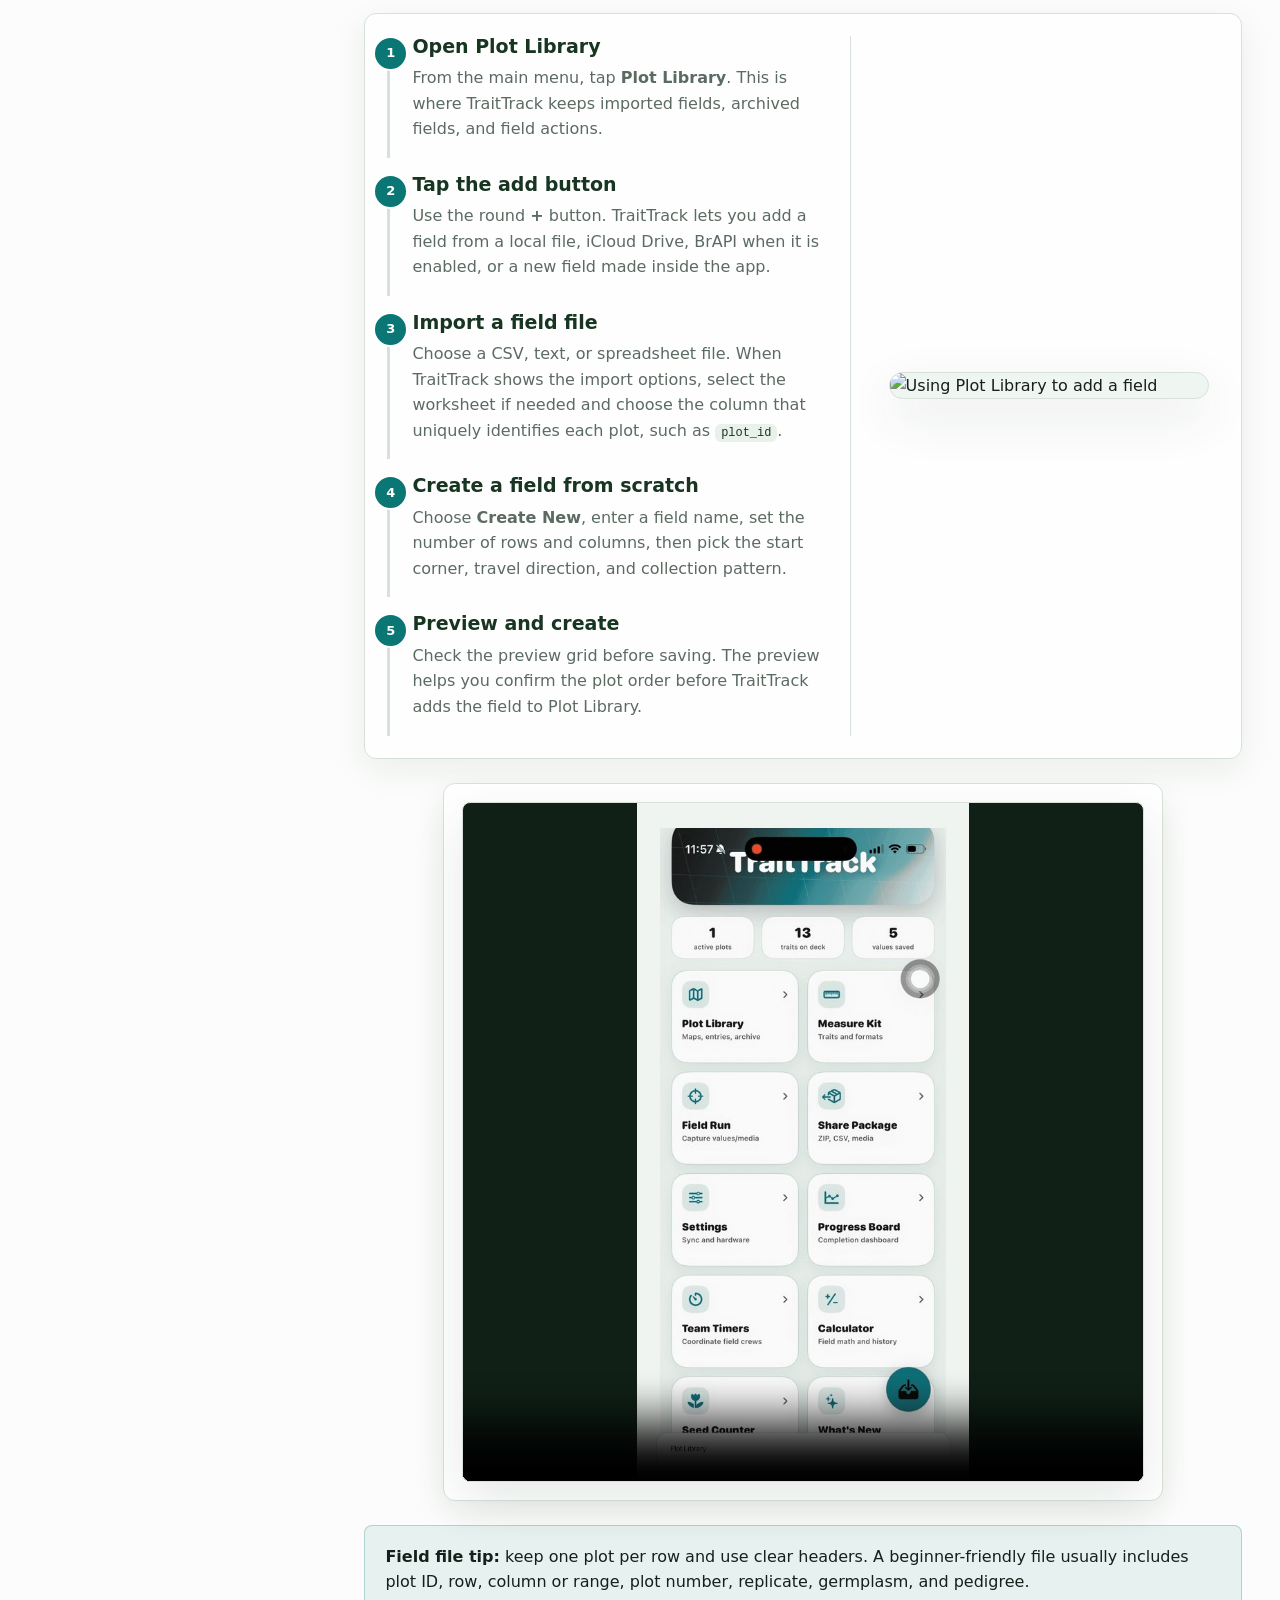
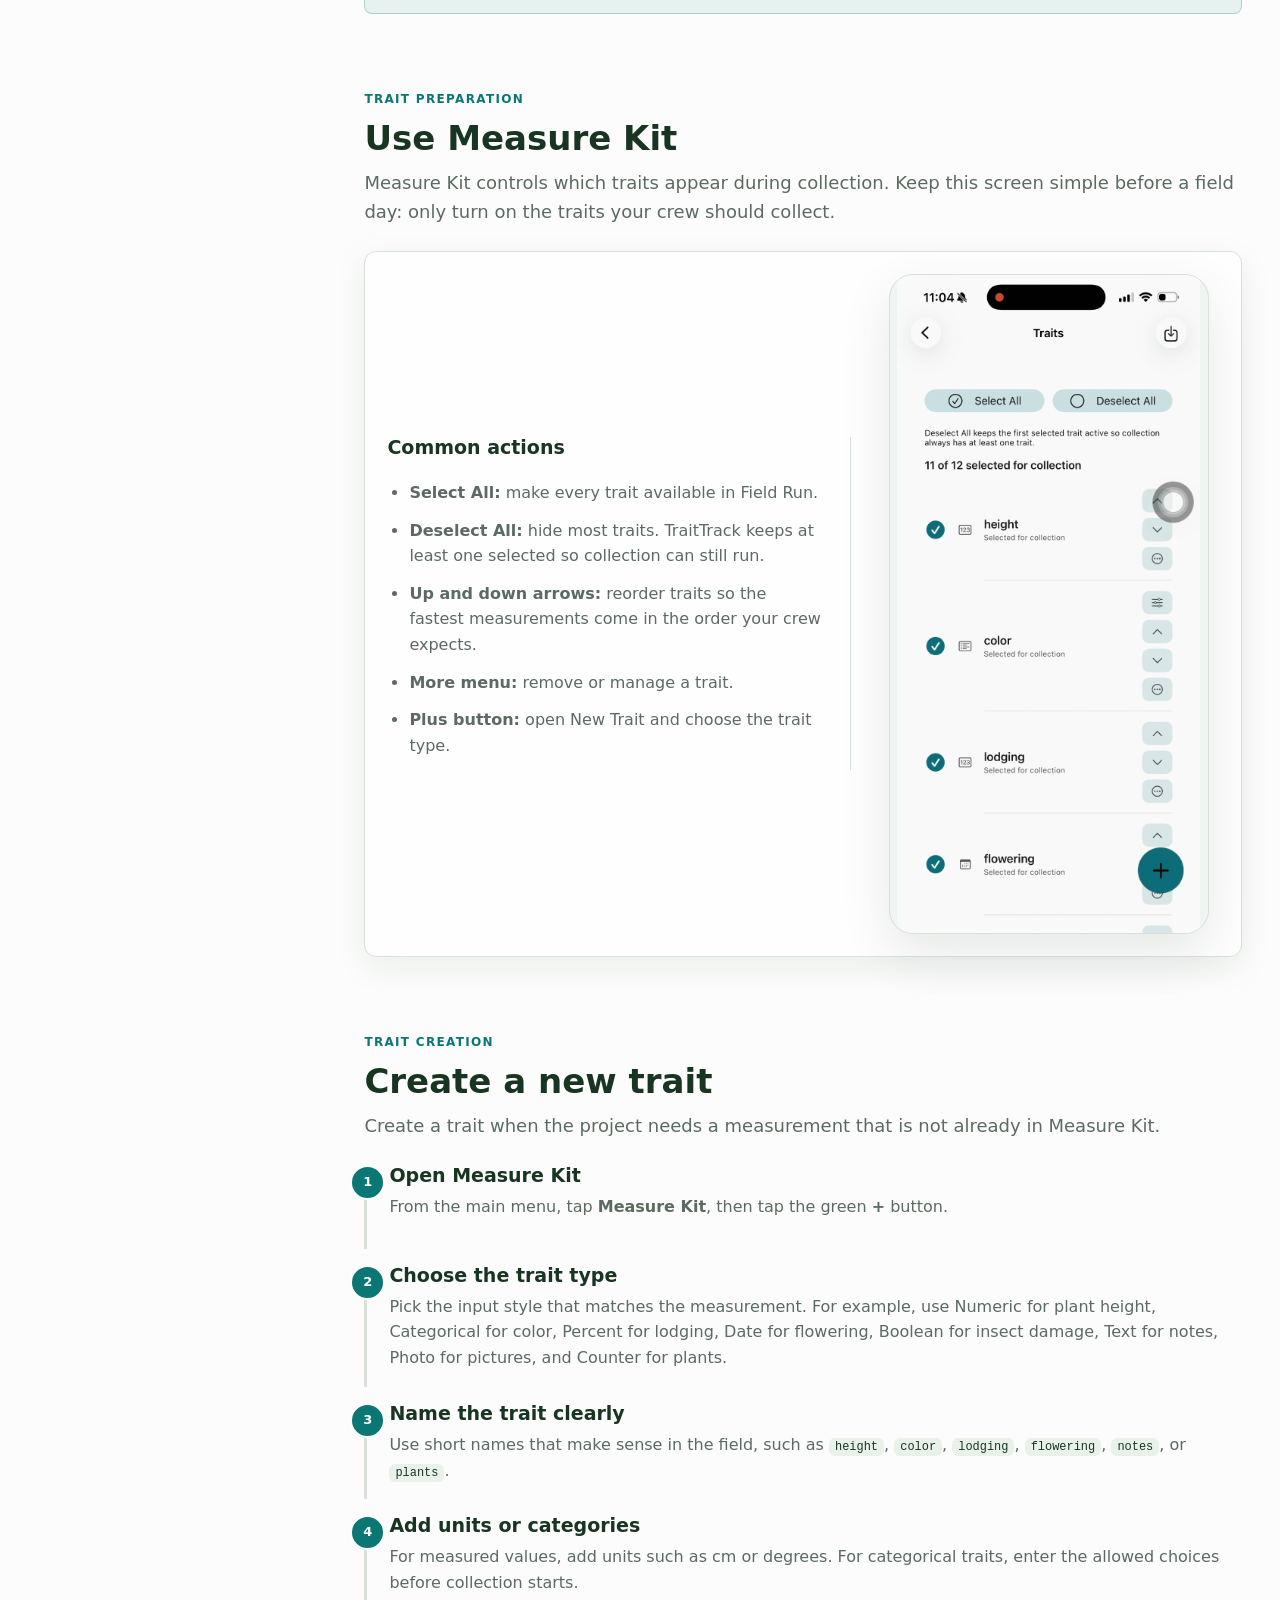
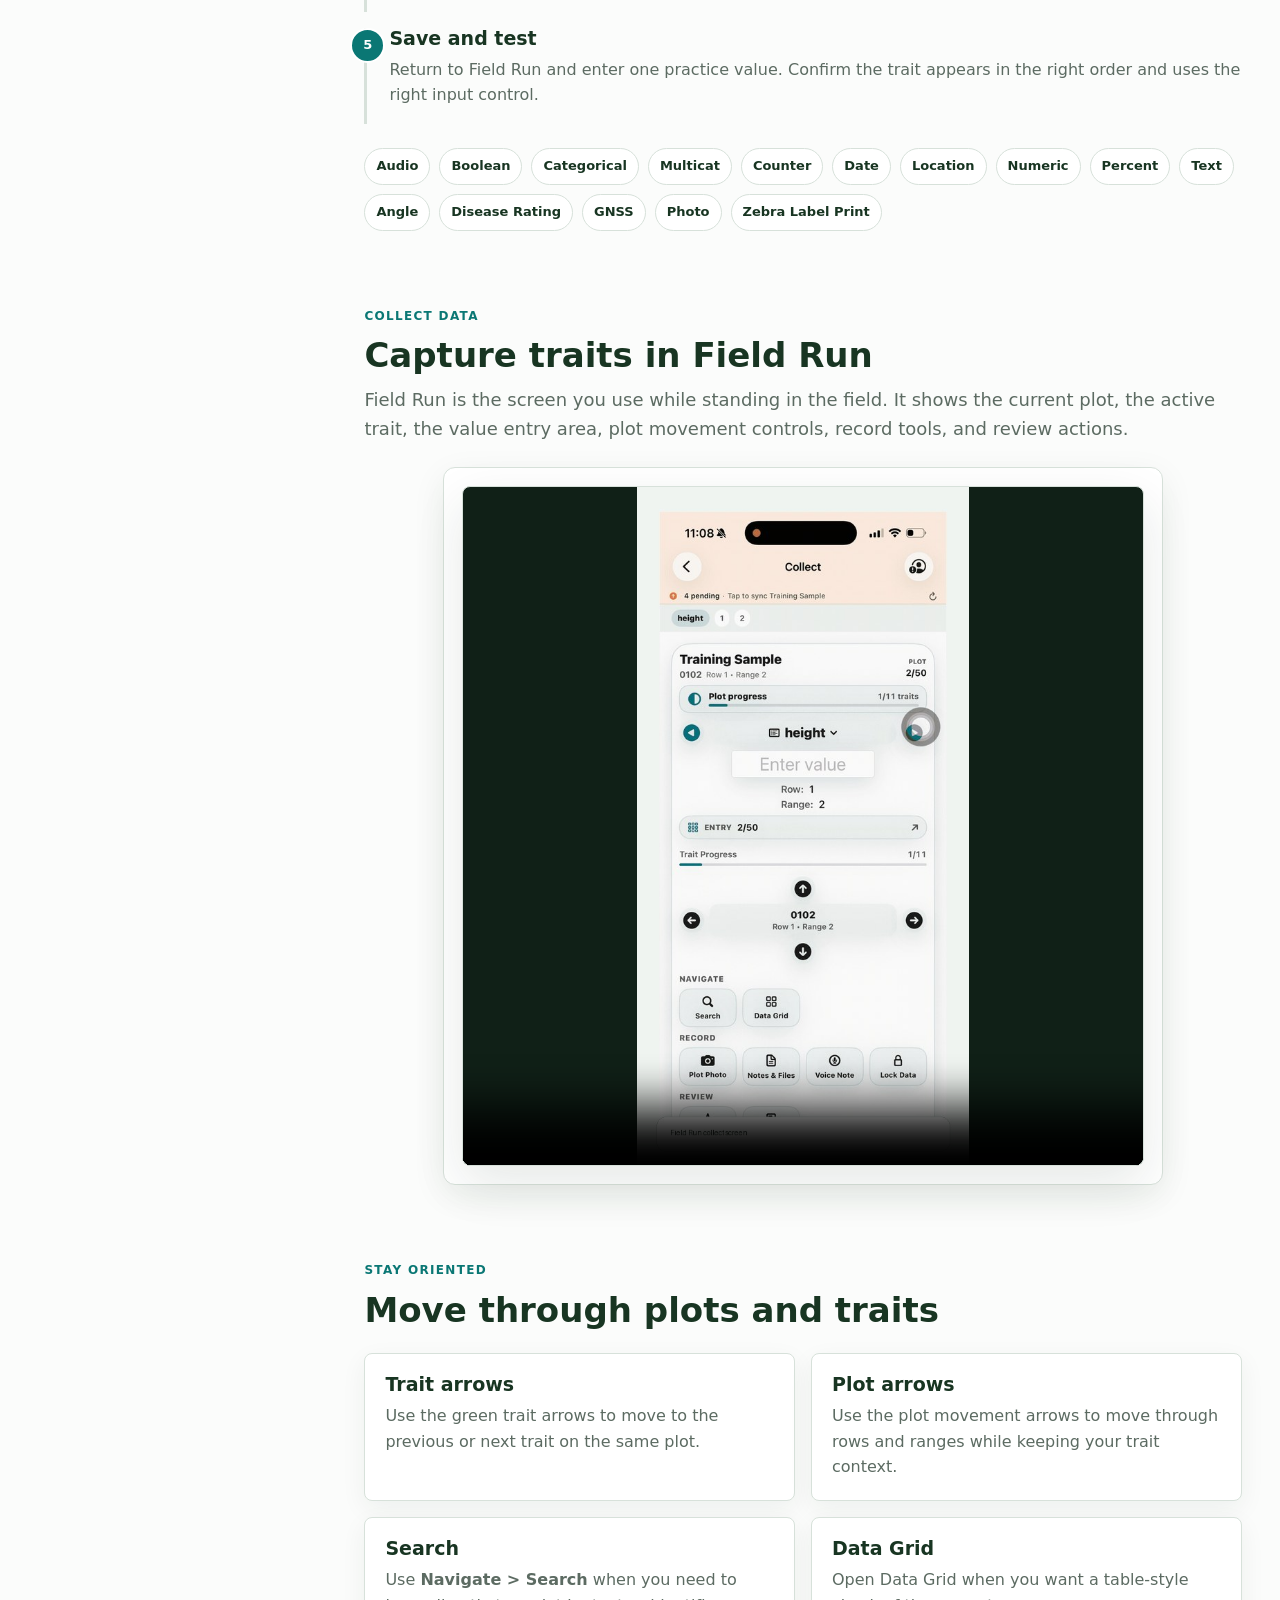
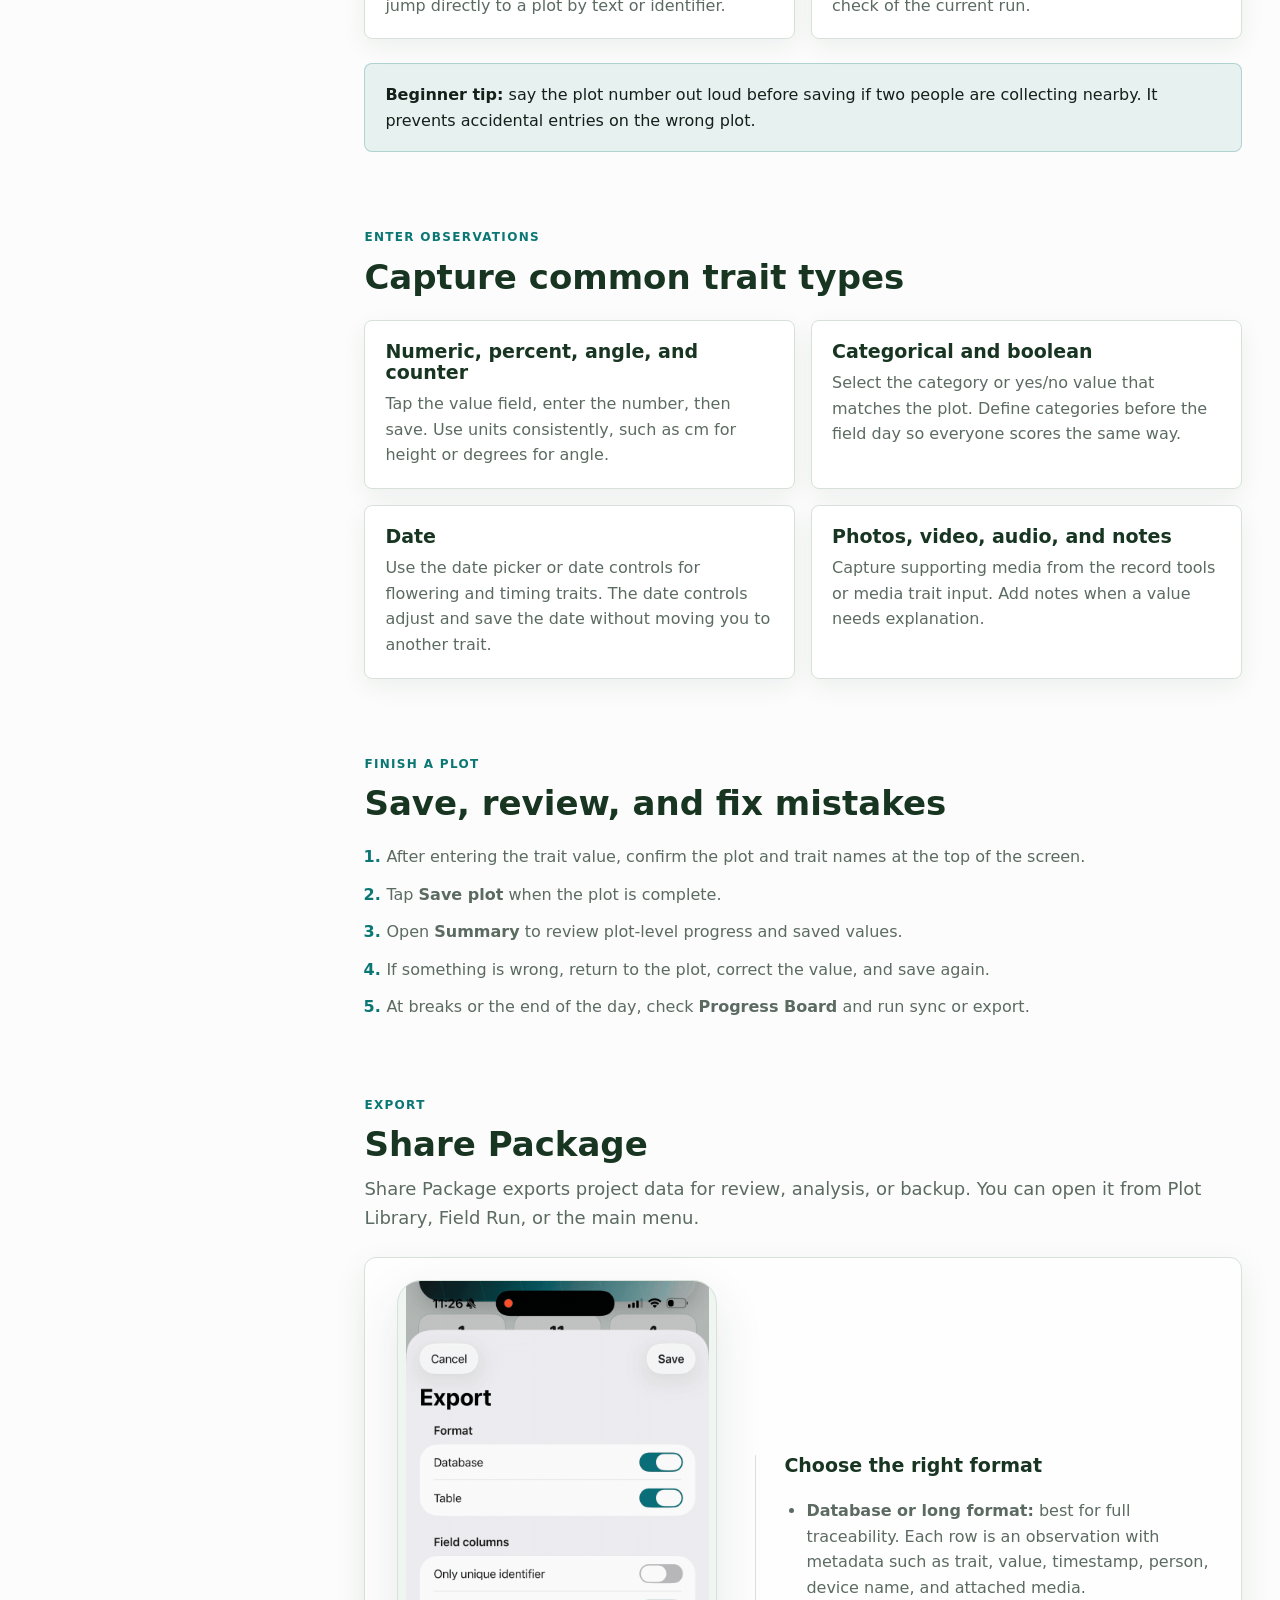
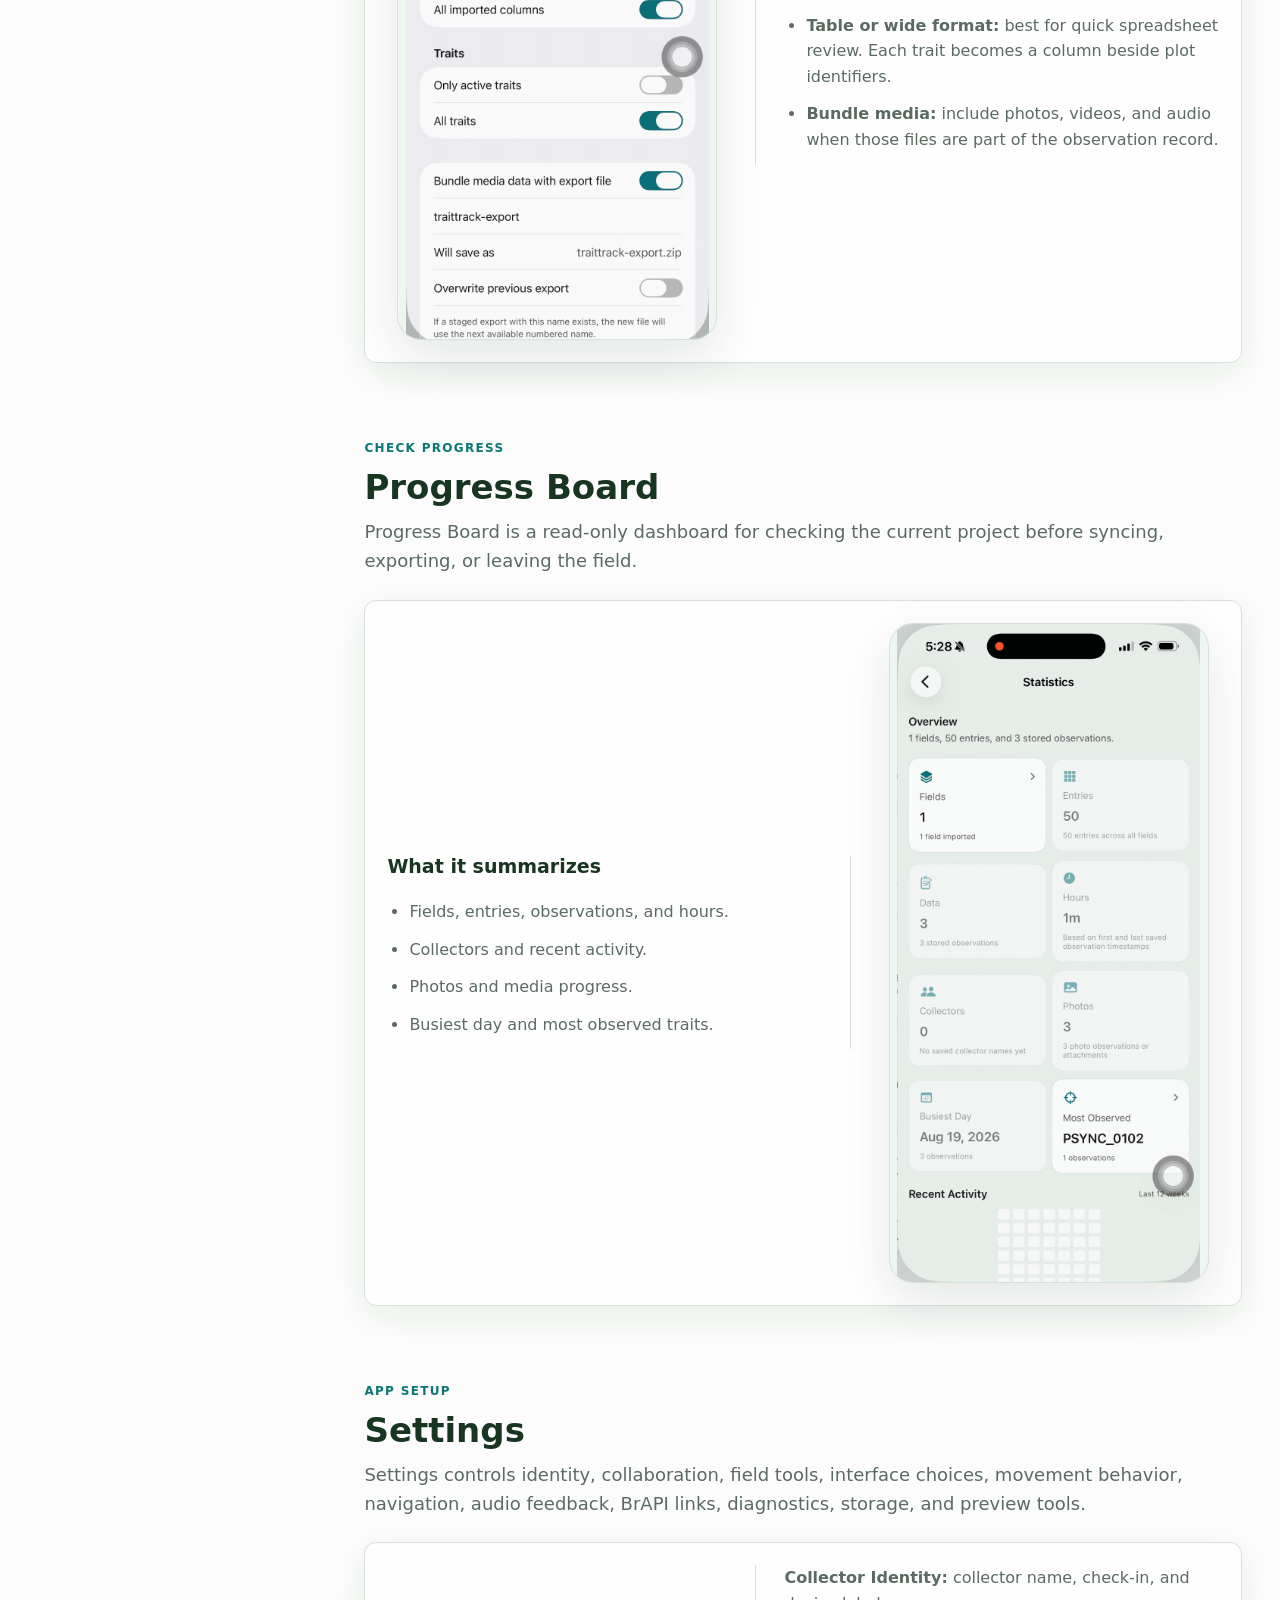
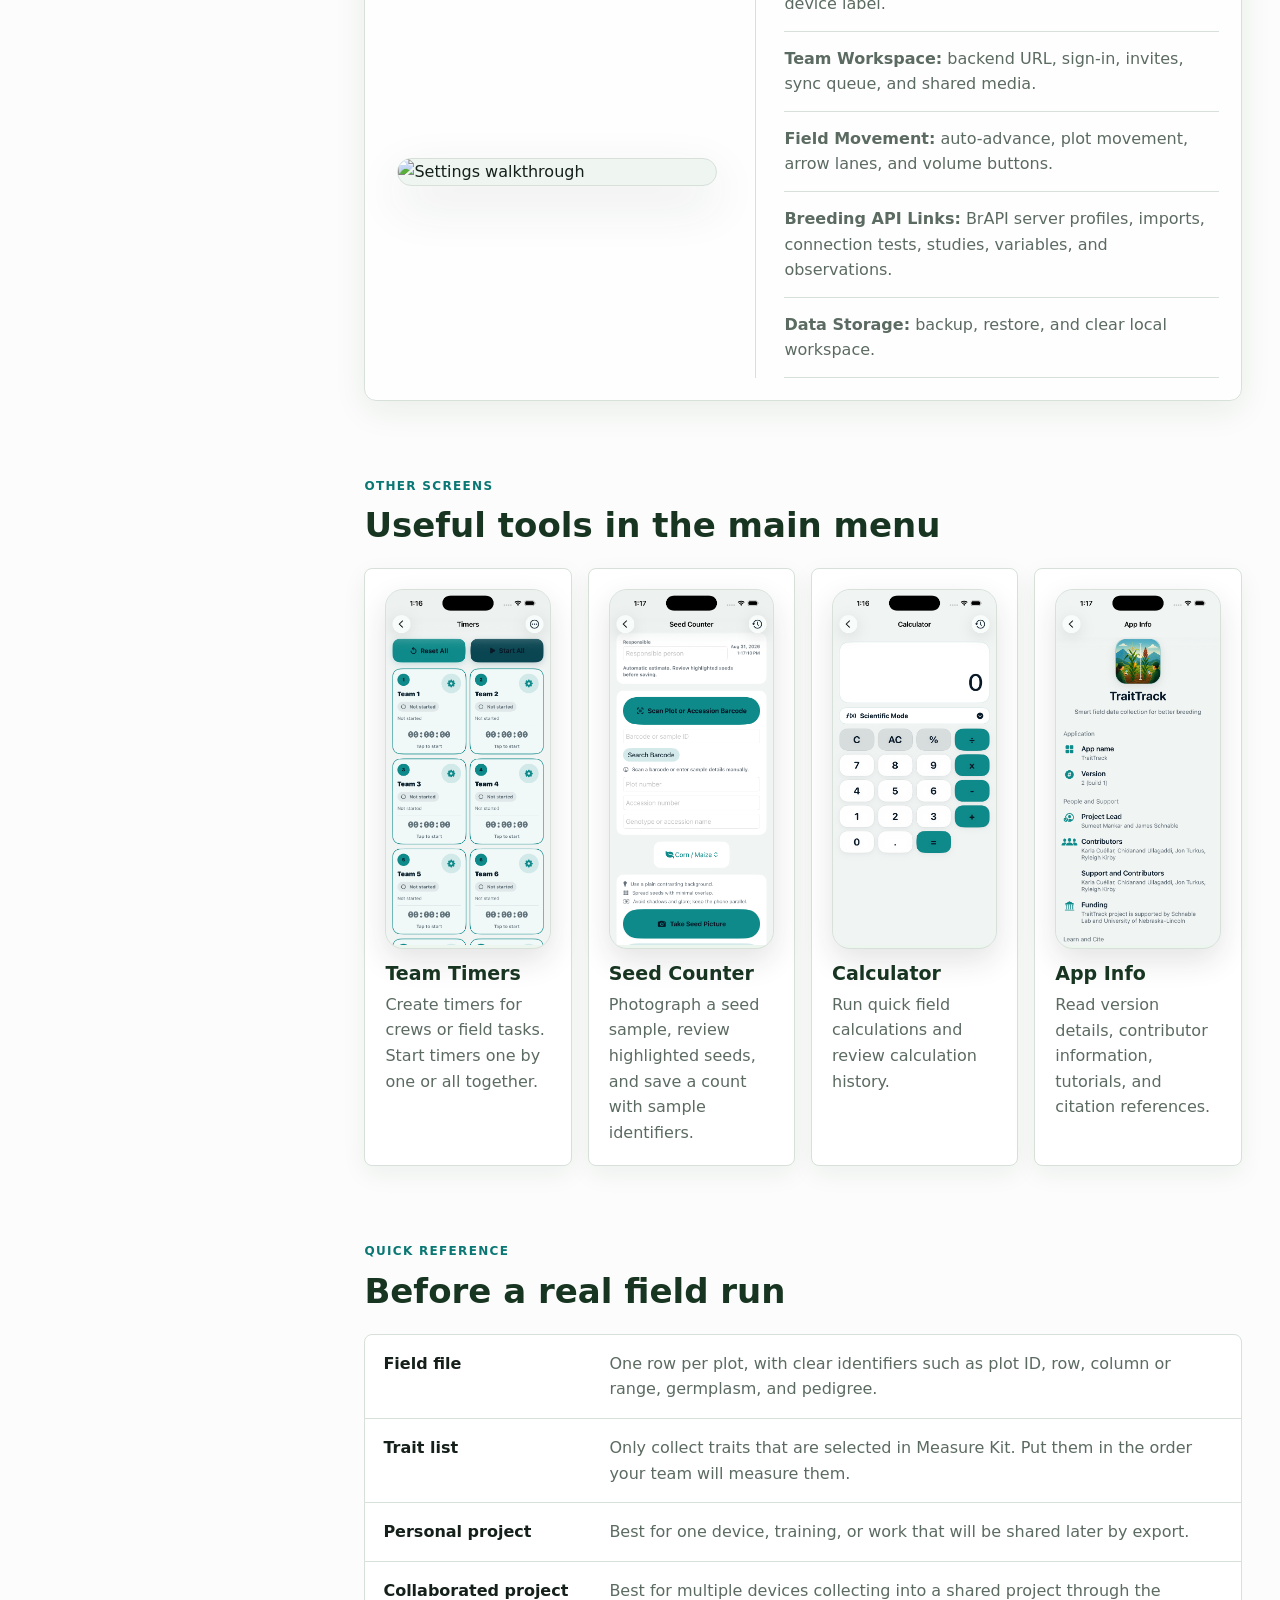
==== commit a180fe53: "Change heading from 'iPhone' to 'iOS'" ====
--- a/docs/index.html
+++ b/docs/index.html
@@ -158,7 +158,7 @@
               class="download-app-icon"
             />
             <div>
-              <h3>TraitTrack for iPhone</h3>
+              <h3>TraitTrack for iOS</h3>
               <p>
                 Download the app, open it once, and confirm the main menu loads
                 before you go to the field.
